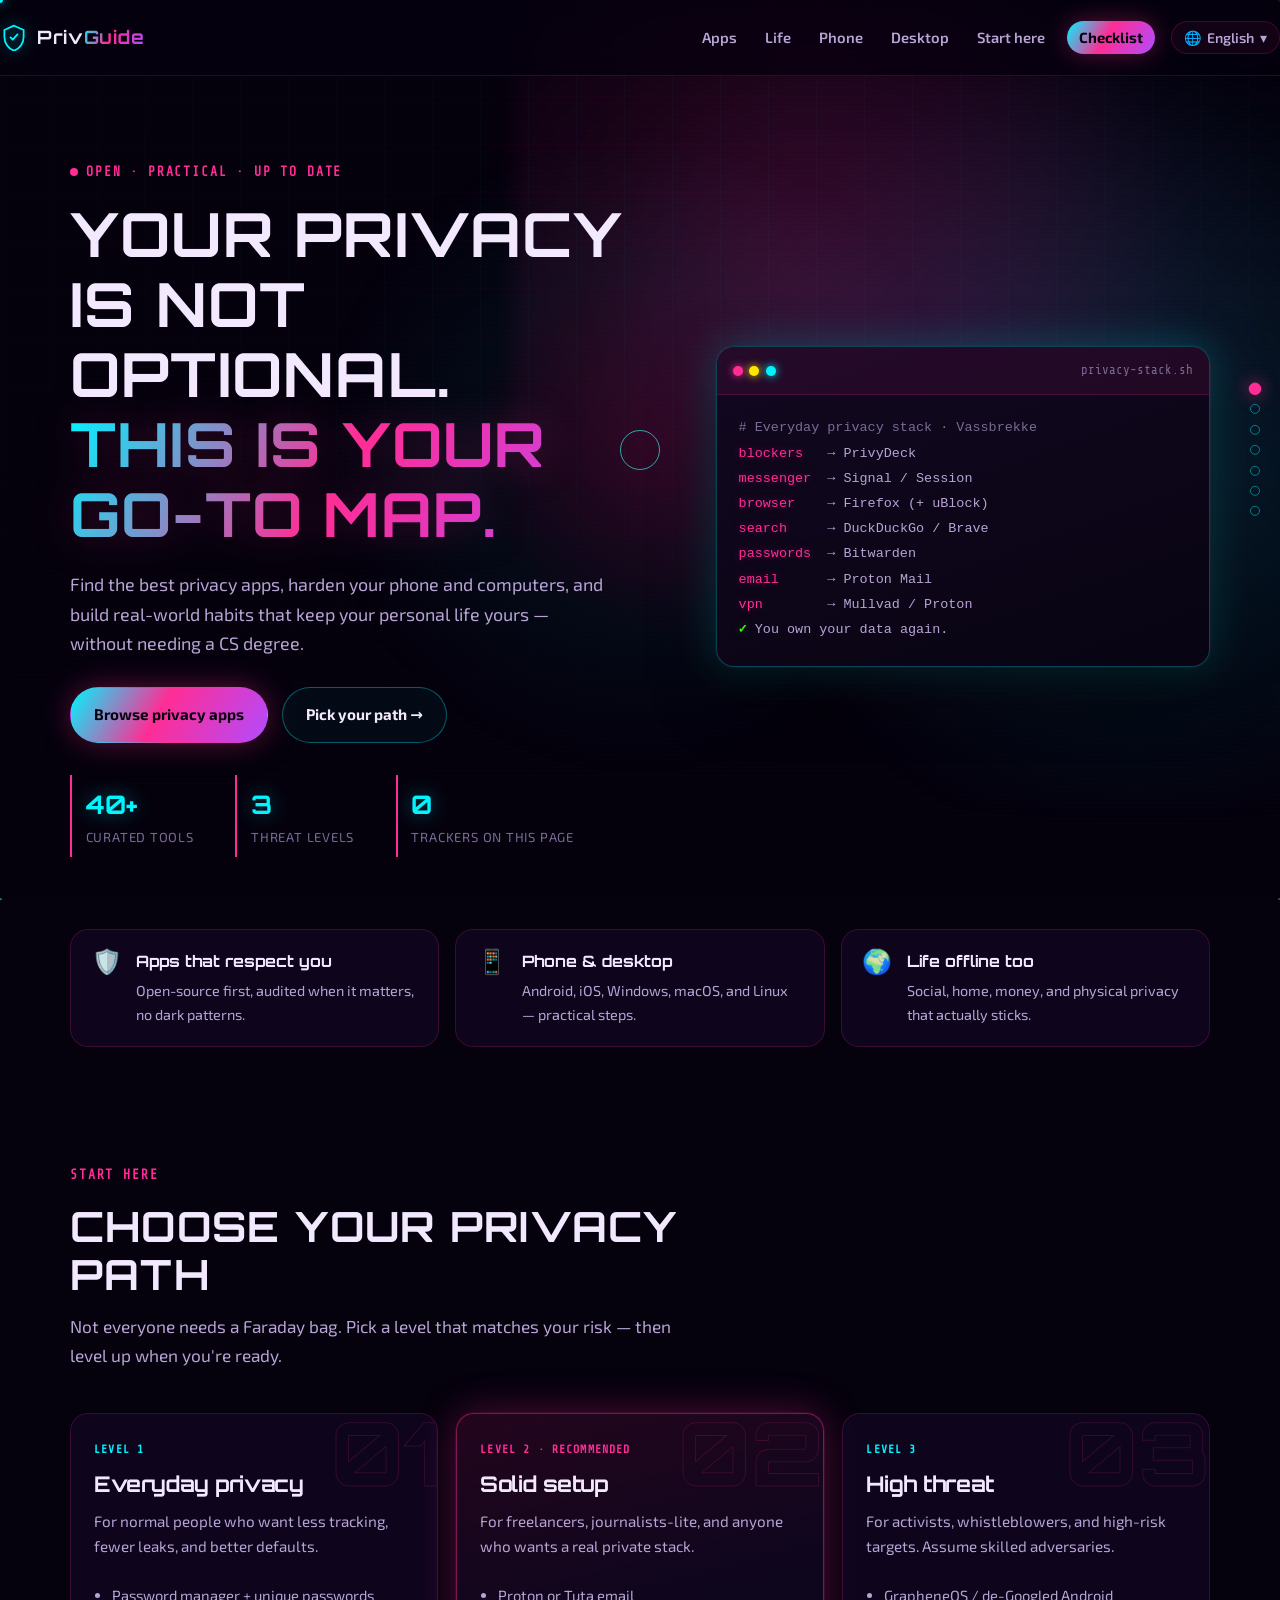
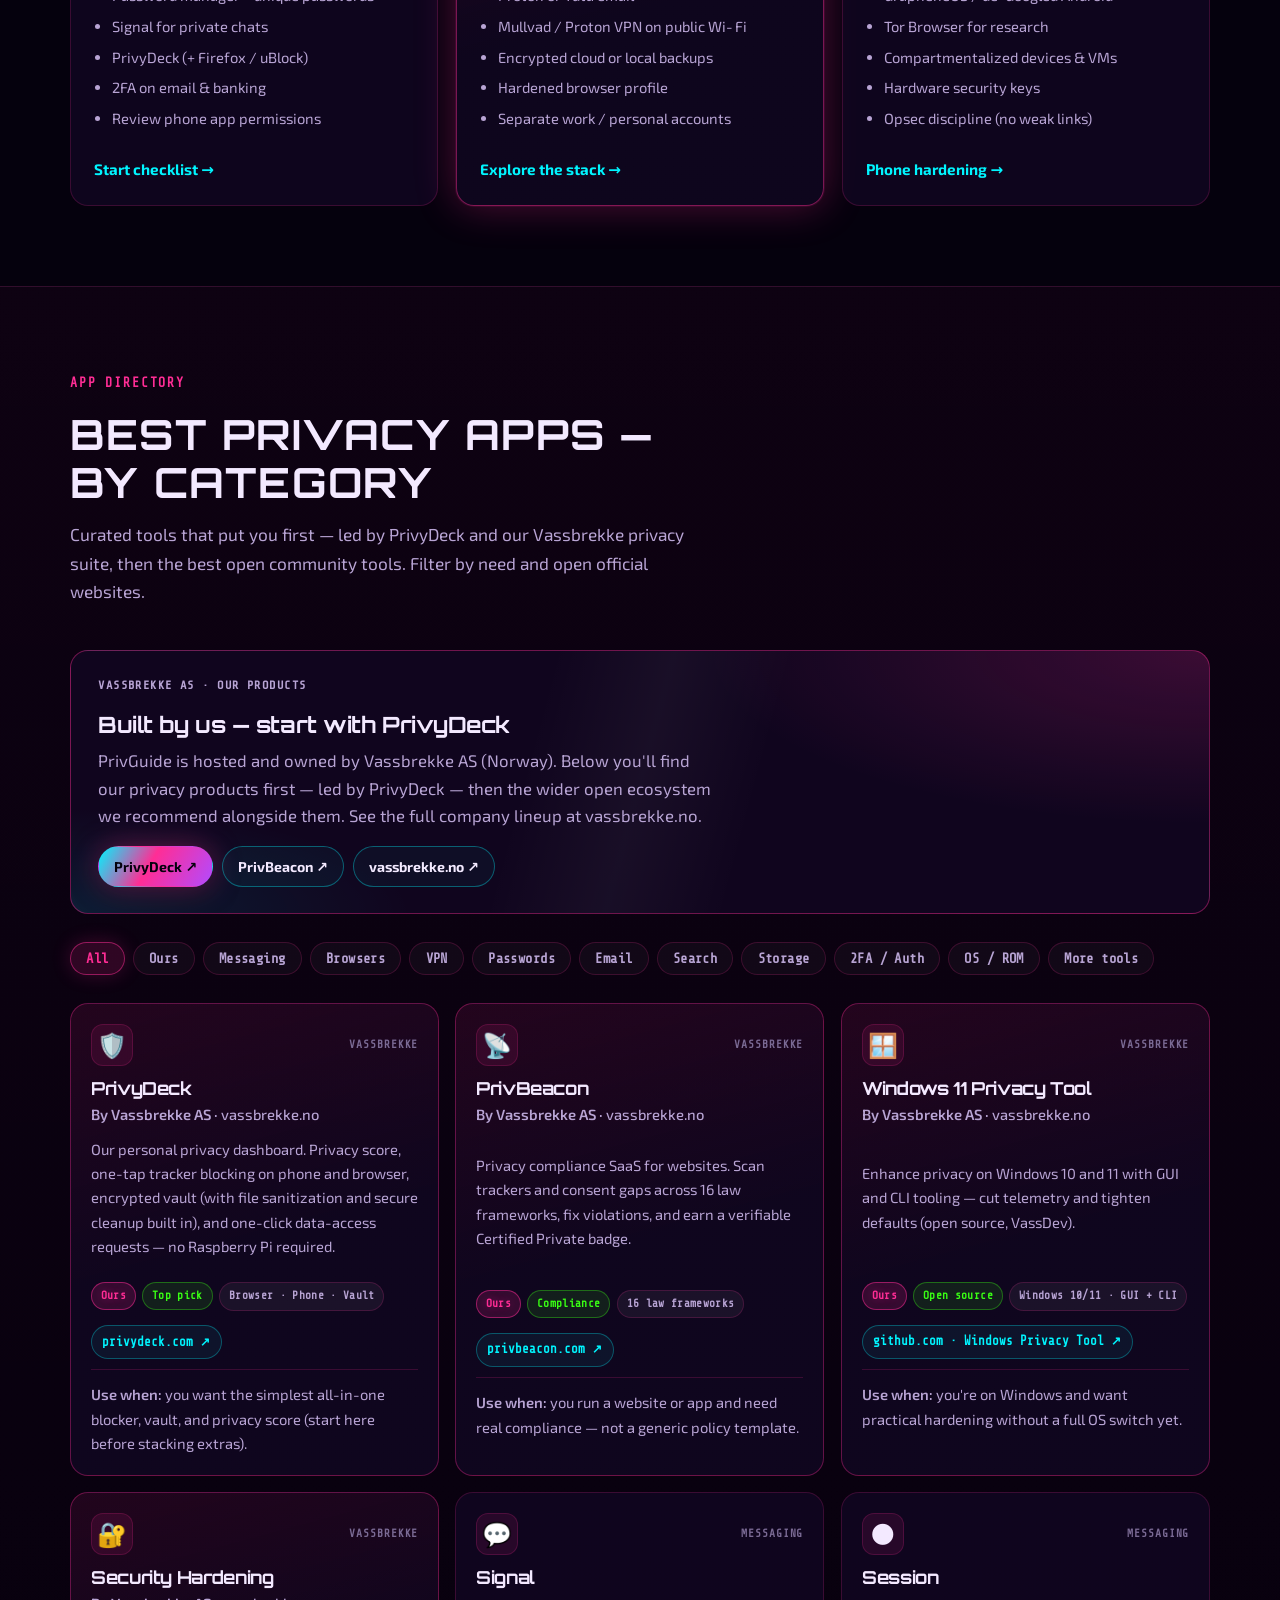
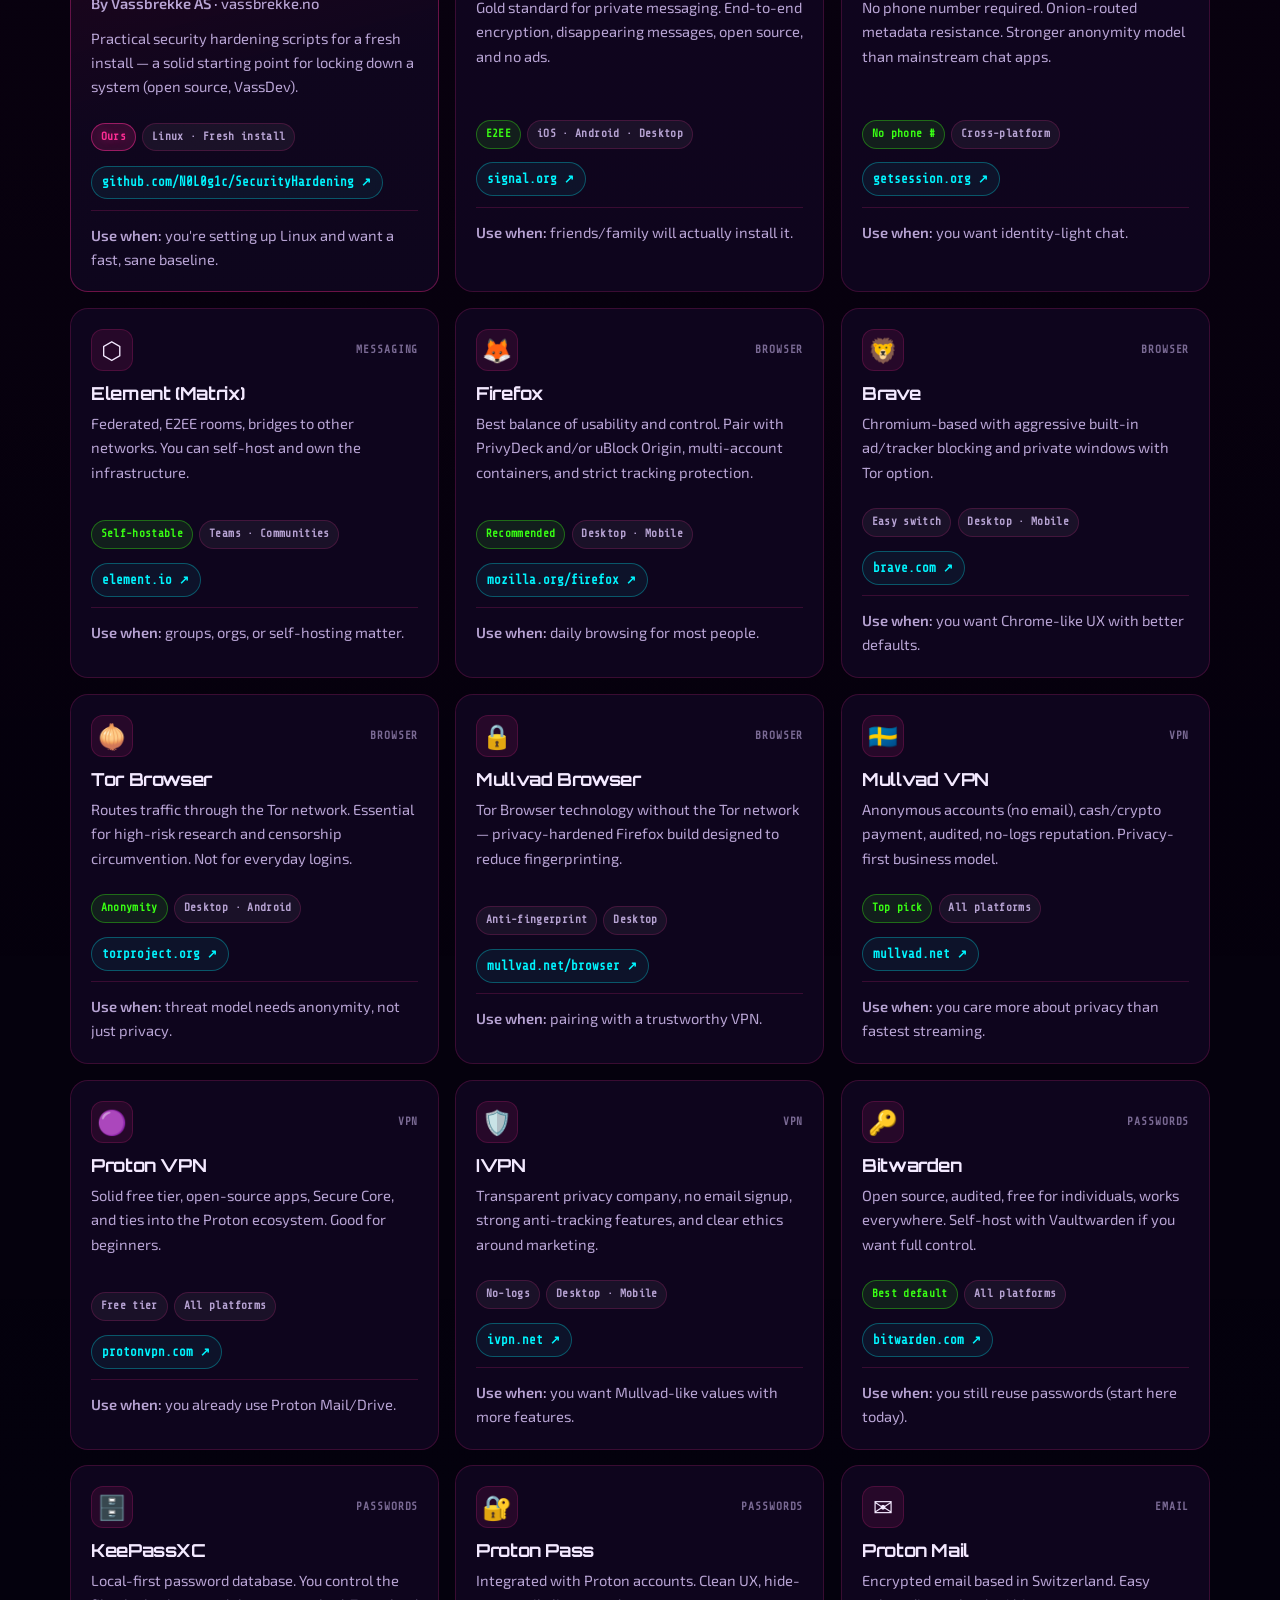
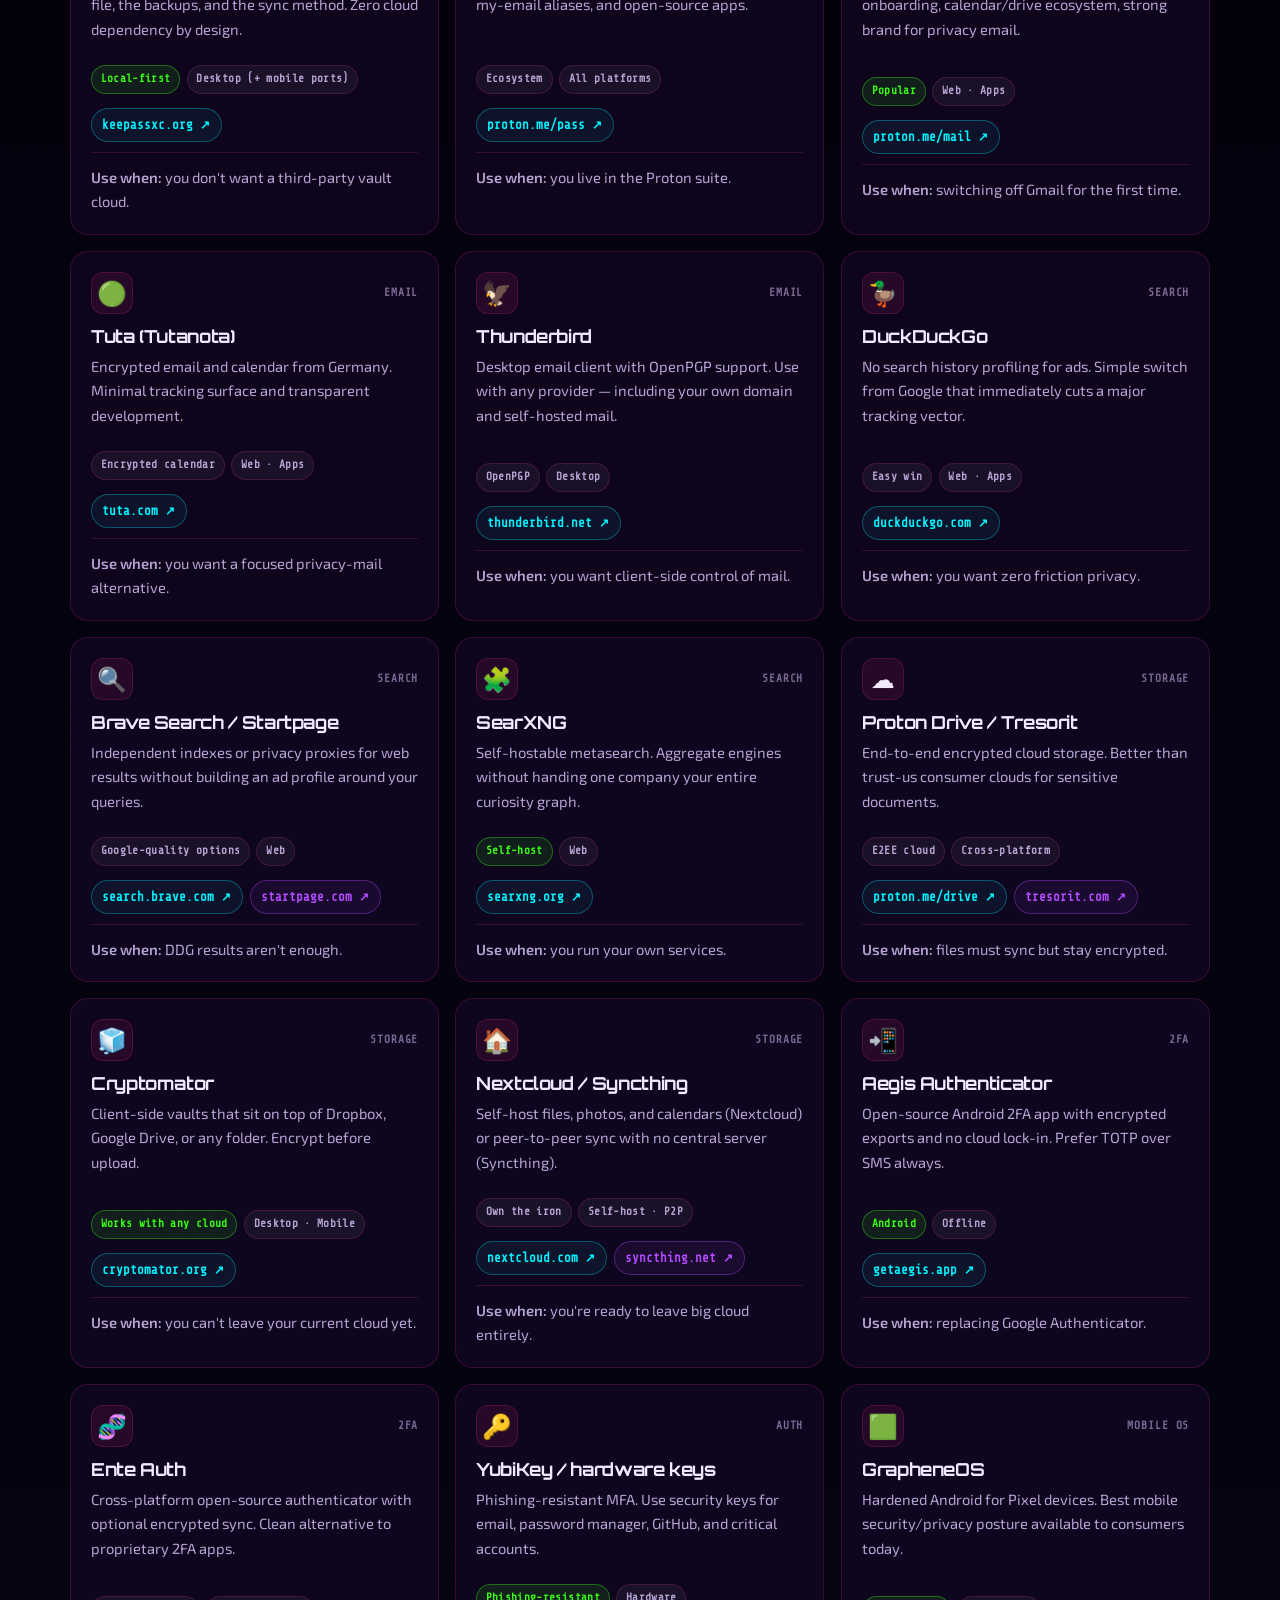
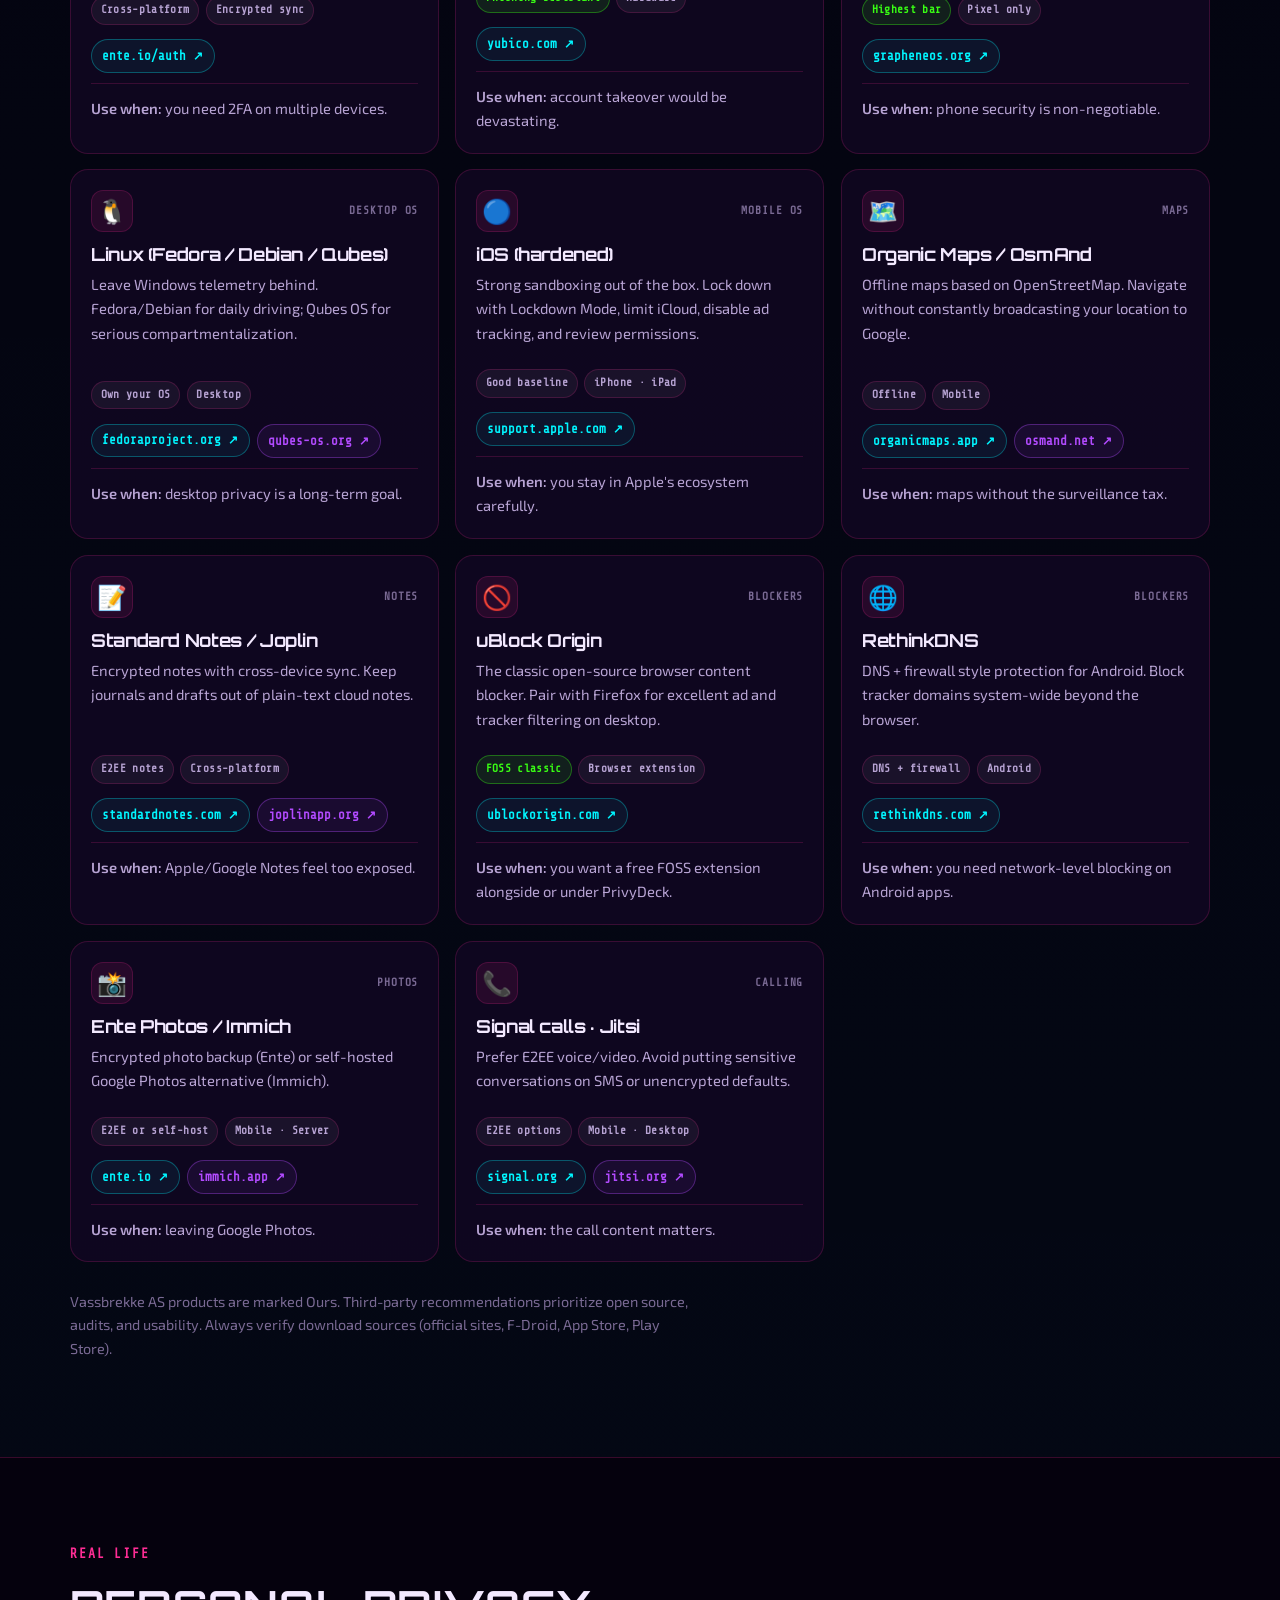
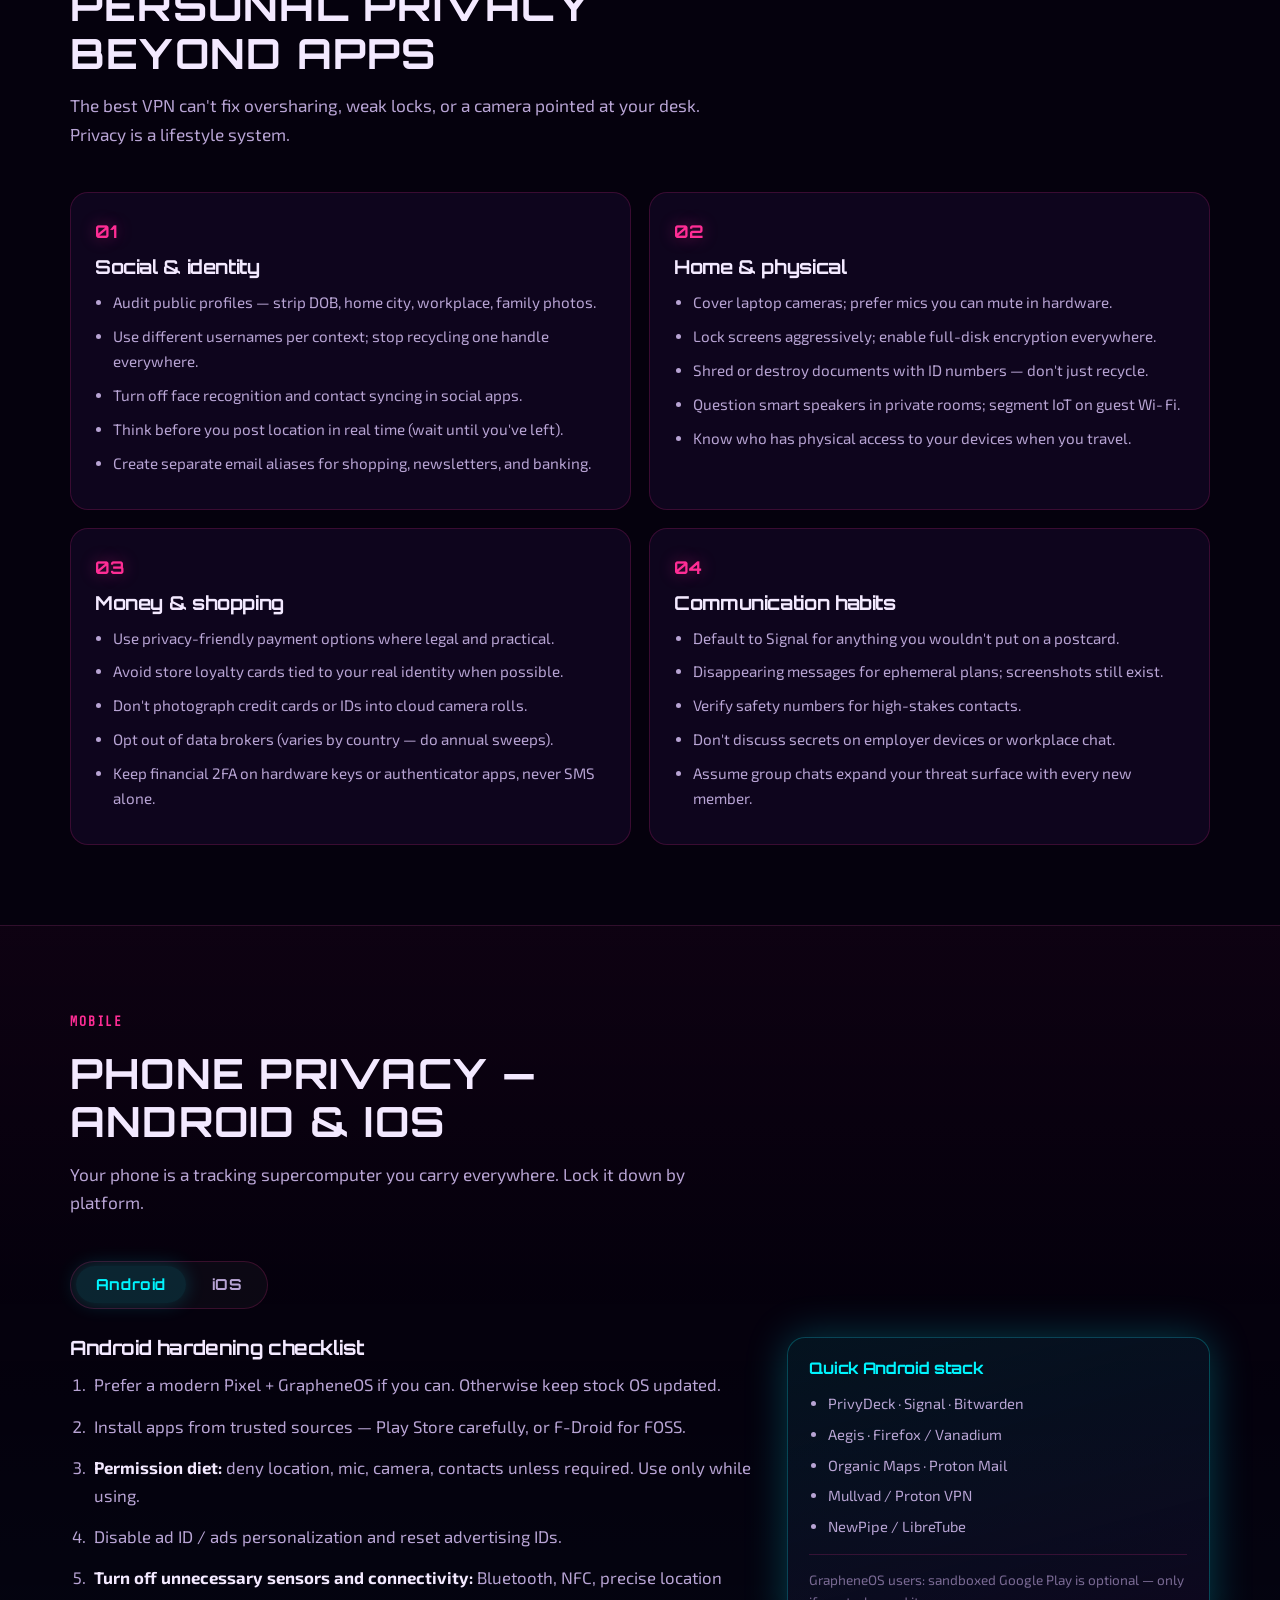
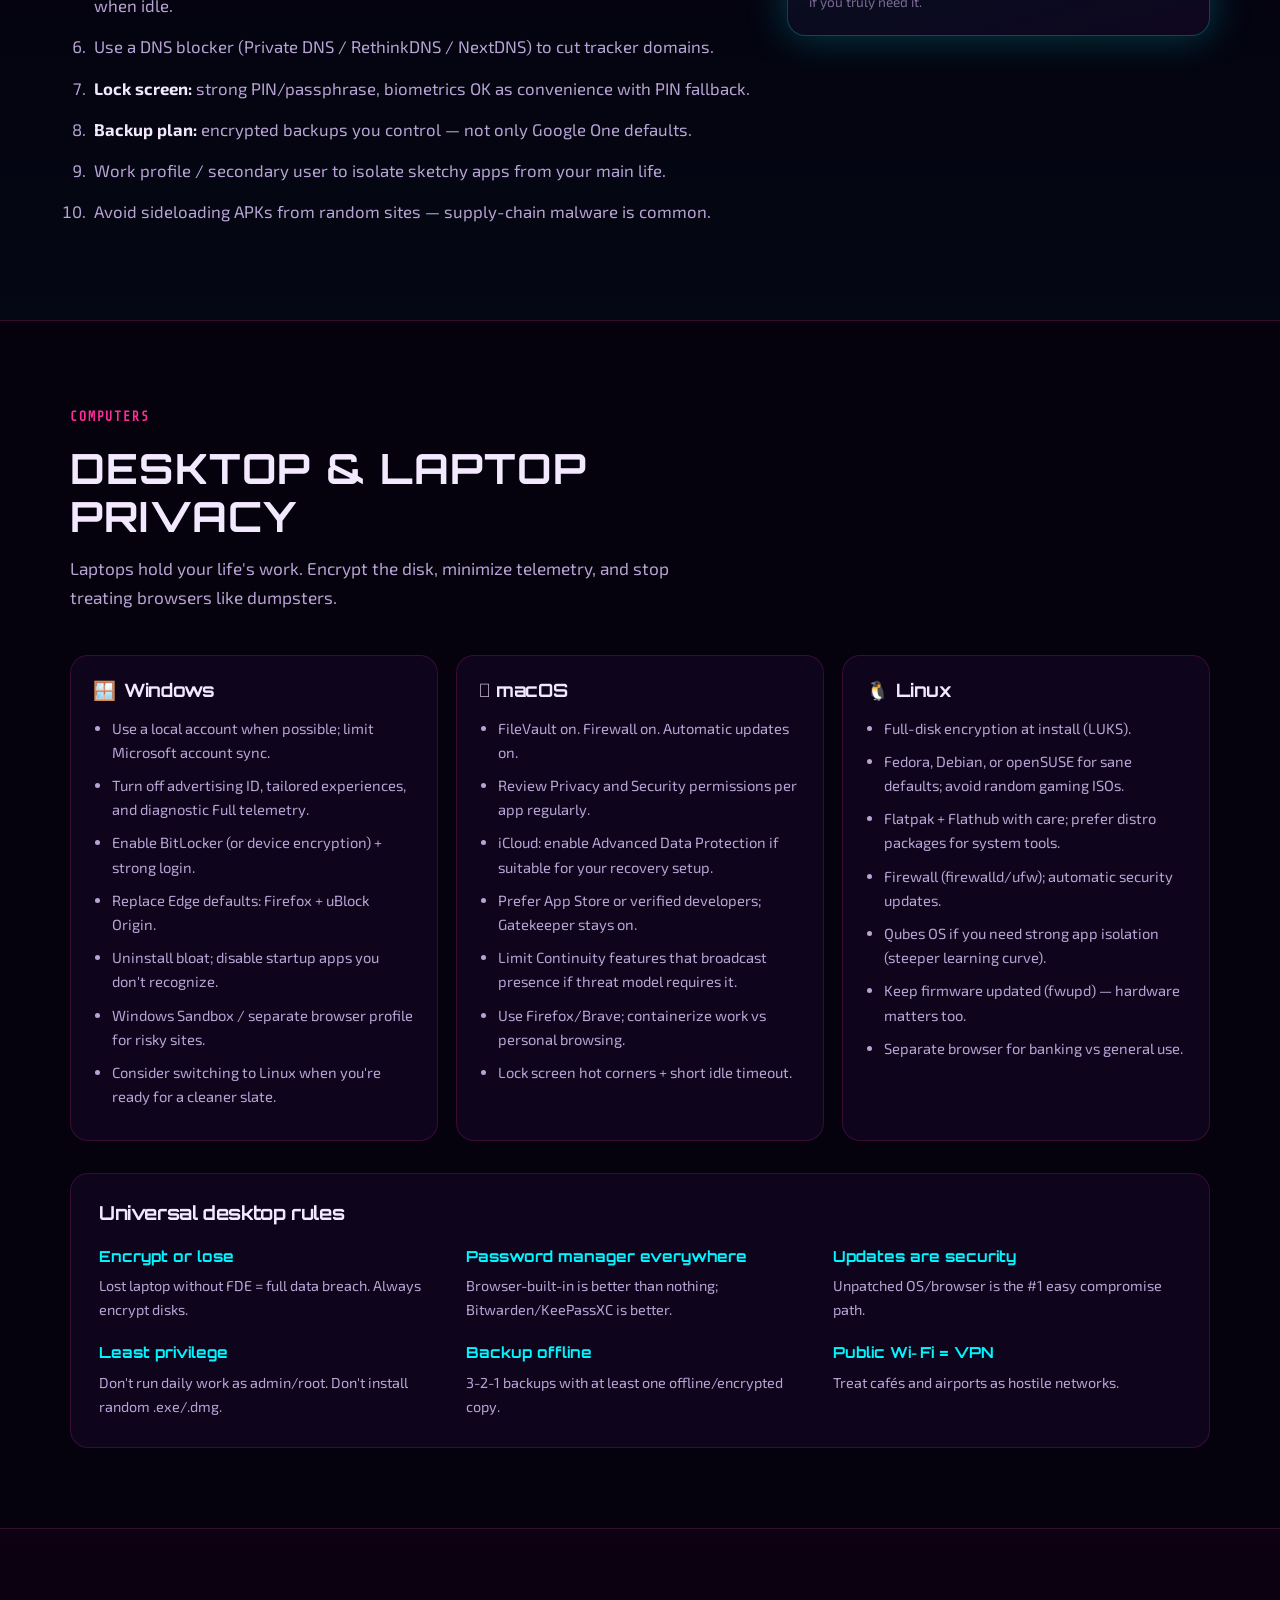
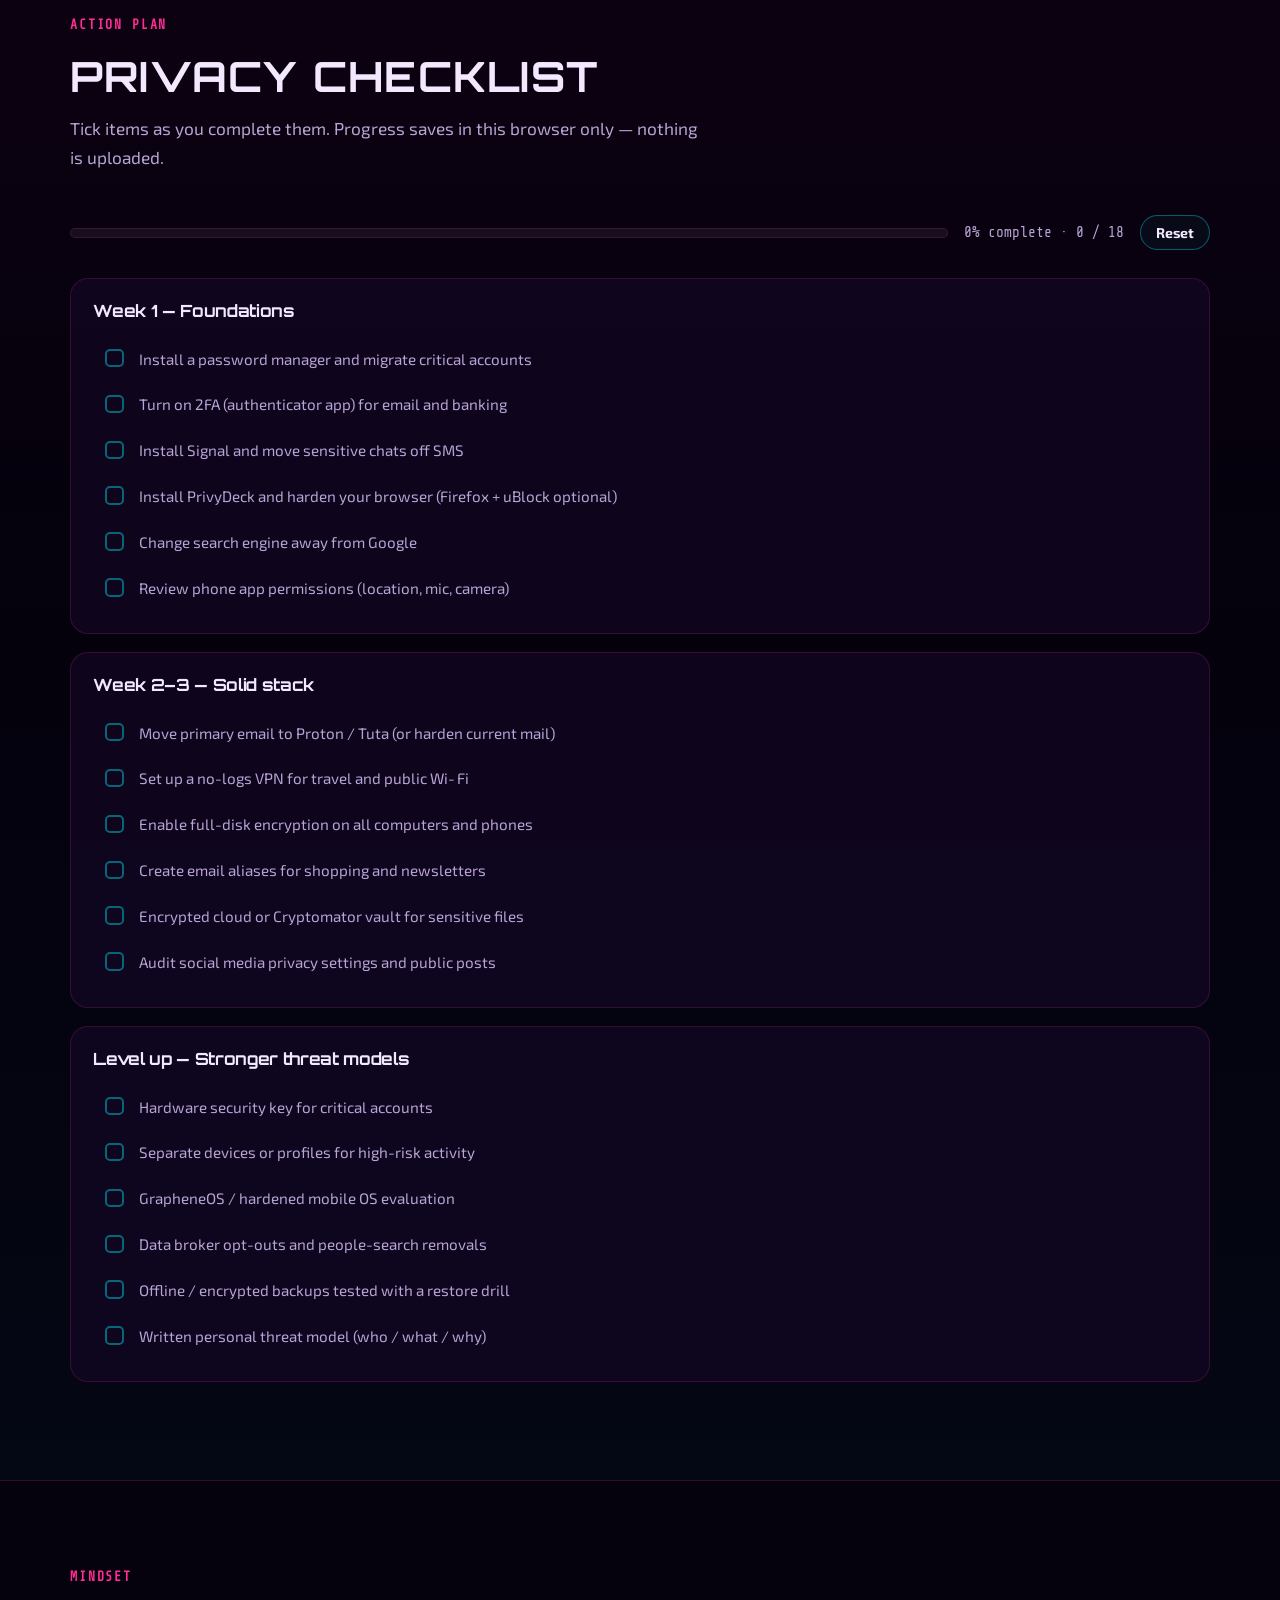
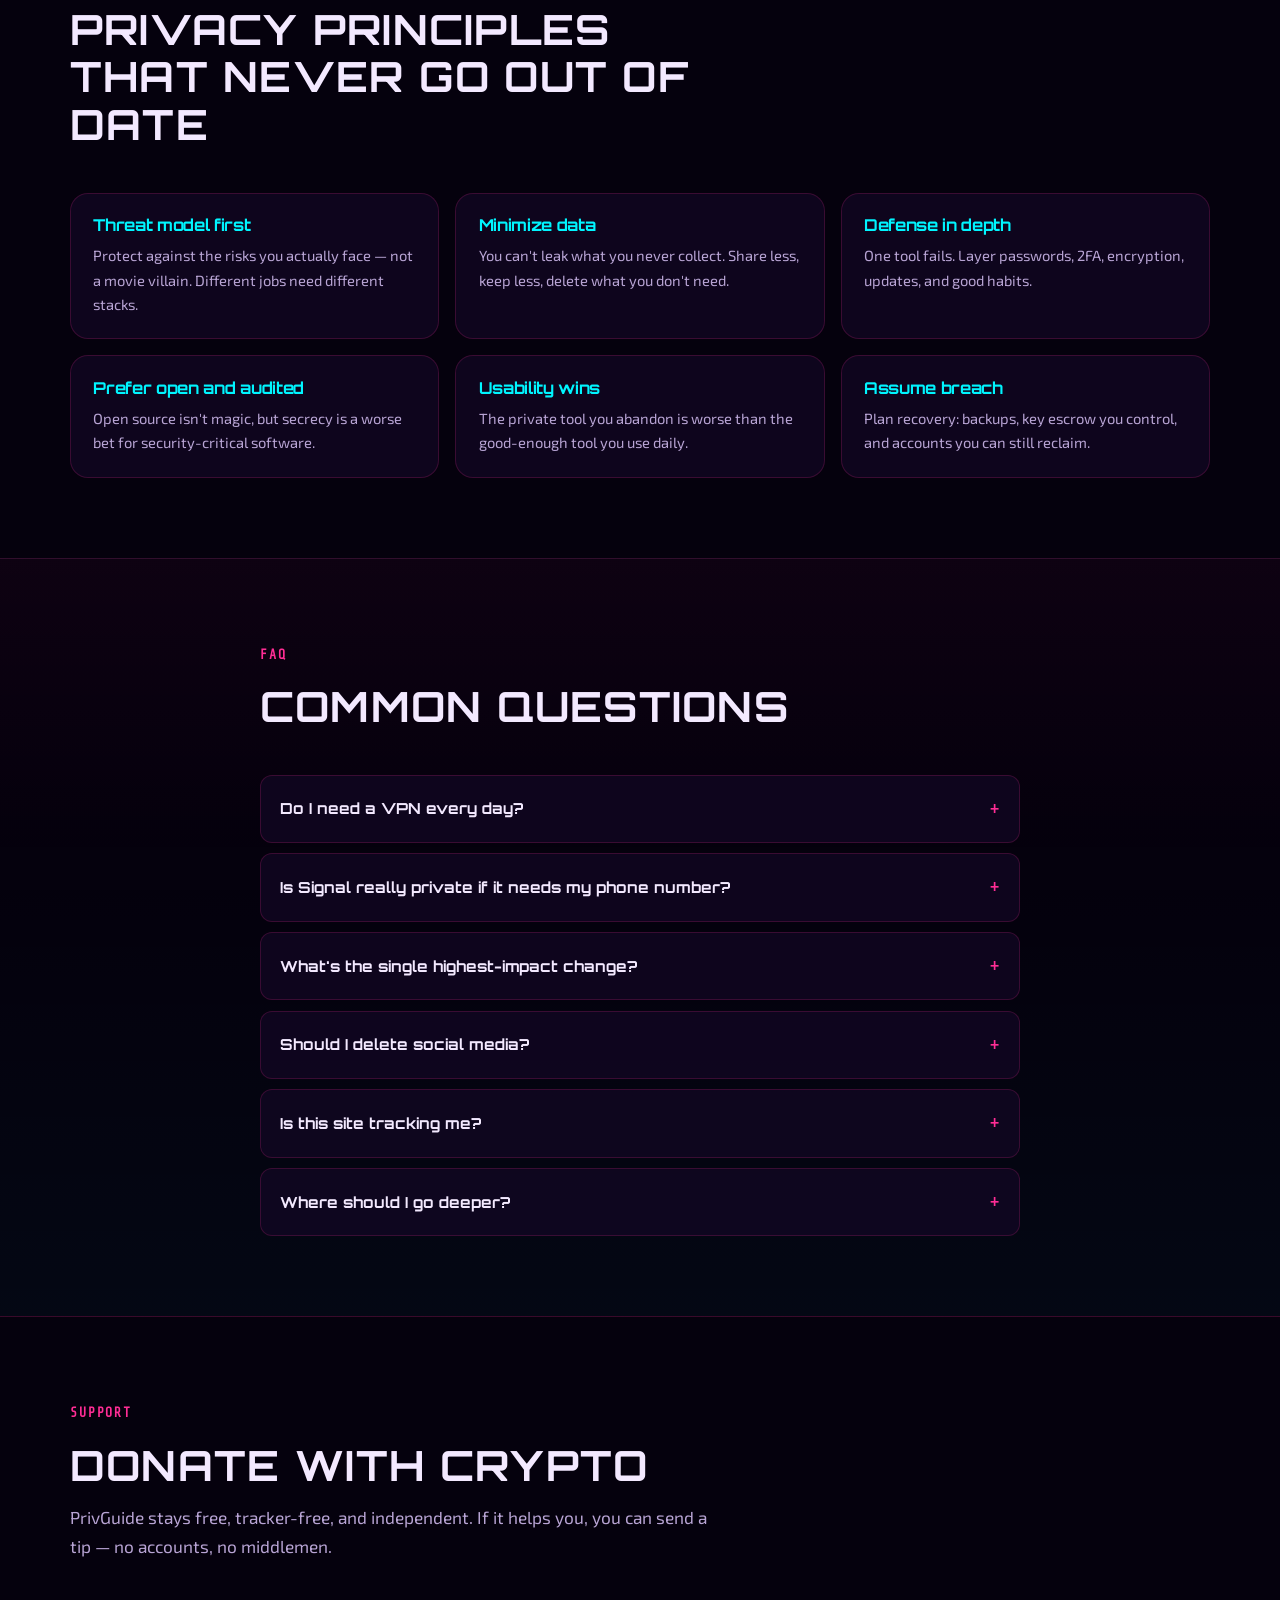
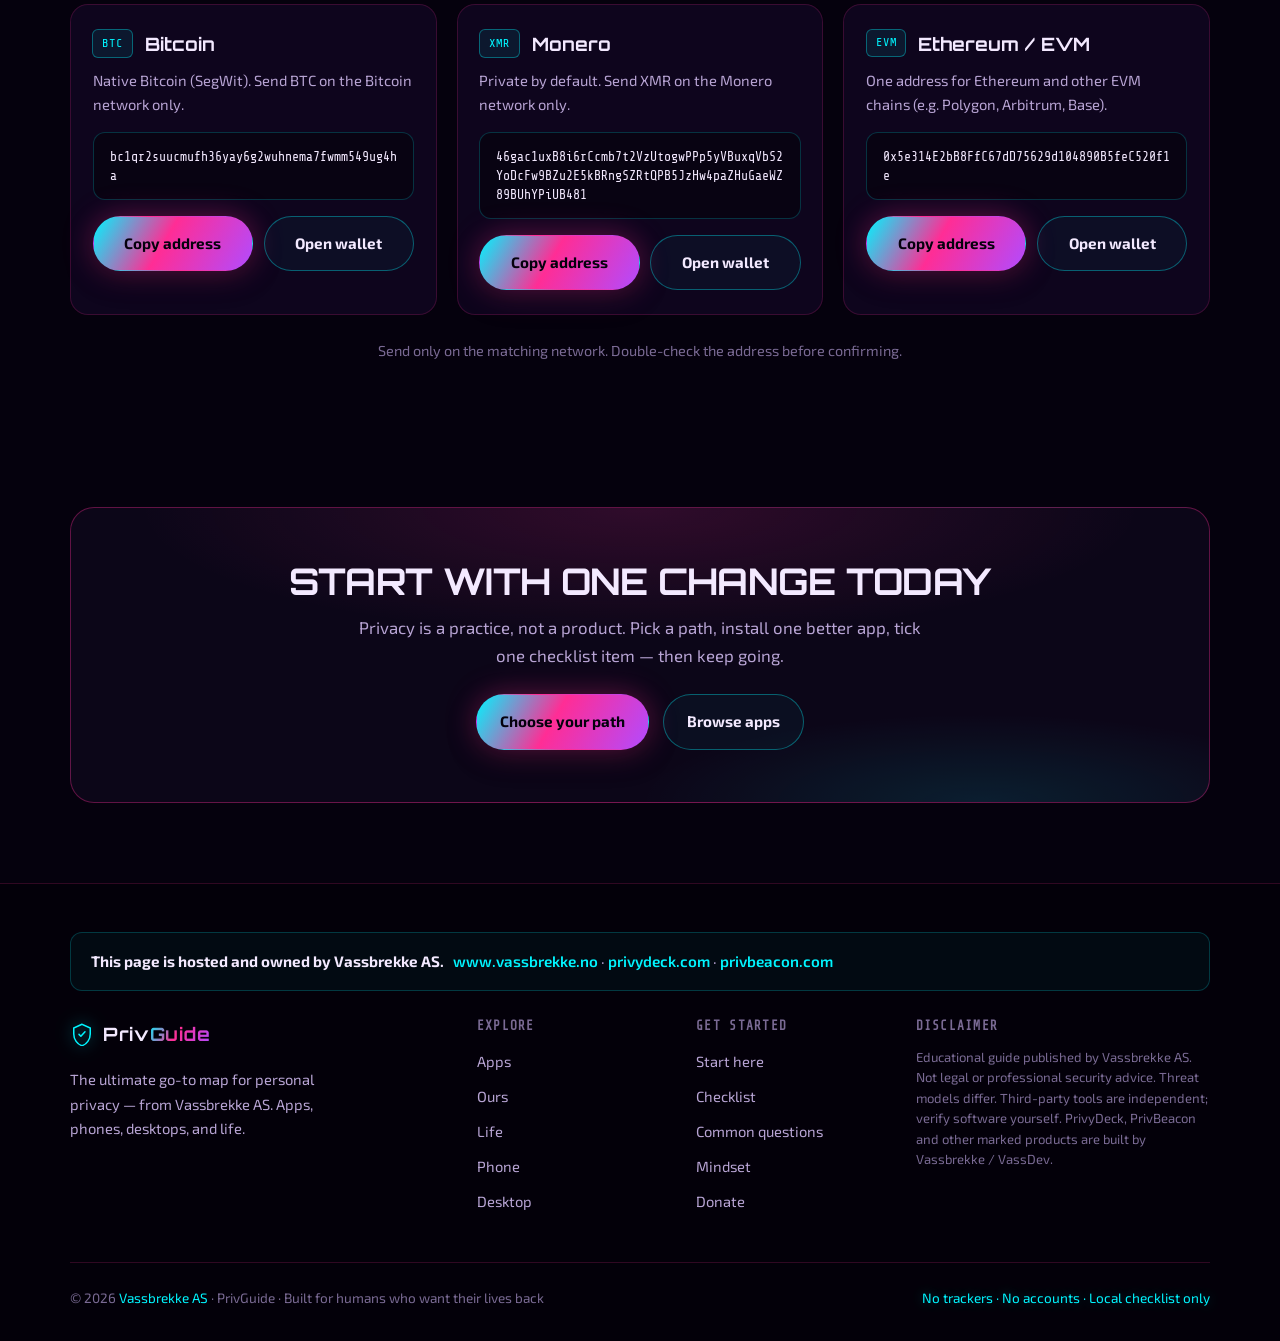
==== index.html @ a4c0c91c "Add crypto donate section for BTC, XMR, and EVM. Static tip addresses with copy/open-wallet actions," ====
<!DOCTYPE html>
<html lang="en">
<head>
  <meta charset="UTF-8" />
  <meta name="viewport" content="width=device-width, initial-scale=1.0" />
  <title>PrivGuide — Best Privacy Apps & Personal Privacy Guide (Phone, Desktop, Life)</title>
  <meta name="description" content="Ultimate privacy guide: find the best privacy apps (Signal, Bitwarden, Mullvad, Proton), harden Android & iOS, secure Windows/macOS/Linux, and protect personal privacy in everyday life. Hosted and owned by Vassbrekke AS — makers of PrivyDeck and PrivBeacon." />
  <meta name="keywords" content="PrivyDeck, PrivBeacon, Vassbrekke AS, privacy apps, best privacy apps, personal privacy, phone privacy, android privacy, ios privacy, desktop privacy, linux privacy, password manager, vpn, signal, bitwarden, proton mail, mullvad, grapheneos, digital privacy guide, privacy checklist, degoogle, encrypted messaging, privacy tools 2026" />
  <meta name="author" content="PrivGuide" />
  <meta name="robots" content="index, follow, max-image-preview:large, max-snippet:-1, max-video-preview:-1" />
  <meta name="googlebot" content="index, follow" />
  <meta name="theme-color" content="#05010d" />
  <meta name="color-scheme" content="dark" />
  <meta name="referrer" content="no-referrer" />
  <meta name="format-detection" content="telephone=no" />
  <link rel="canonical" href="https://privguide.example/" />
  <link rel="alternate" hreflang="en" href="https://privguide.example/" />
  <link rel="alternate" hreflang="no" href="https://privguide.example/no/" />
  <link rel="alternate" hreflang="es" href="https://privguide.example/es/" />
  <link rel="alternate" hreflang="de" href="https://privguide.example/de/" />
  <link rel="alternate" hreflang="fr" href="https://privguide.example/fr/" />
  <link rel="alternate" hreflang="x-default" href="https://privguide.example/" />

  <!-- Open Graph -->
  <meta property="og:type" content="website" />
  <meta property="og:site_name" content="PrivGuide" />
  <meta property="og:title" content="PrivGuide — Best Privacy Apps & Personal Privacy Guide (Phone, Desktop, Life)" />
  <meta property="og:description" content="Ultimate privacy guide: find the best privacy apps (Signal, Bitwarden, Mullvad, Proton), harden Android & iOS, secure Windows/macOS/Linux, and protect personal privacy in everyday life. Hosted and owned by Vassbrekke AS — makers of PrivyDeck and PrivBeacon." />
  <meta property="og:url" content="https://privguide.example/" />
  <meta property="og:locale" content="en_US" />
  <meta property="og:image" content="https://privguide.example/assets/og-cover.svg" />
  <meta property="og:image:alt" content="PrivGuide — privacy apps and personal privacy guide" />

  <!-- Twitter -->
  <meta name="twitter:card" content="summary_large_image" />
  <meta name="twitter:title" content="PrivGuide — Best Privacy Apps & Personal Privacy Guide (Phone, Desktop, Life)" />
  <meta name="twitter:description" content="Ultimate privacy guide: find the best privacy apps (Signal, Bitwarden, Mullvad, Proton), harden Android & iOS, secure Windows/macOS/Linux, and protect personal privacy in everyday life. Hosted and owned by Vassbrekke AS — makers of PrivyDeck and PrivBeacon." />
  <meta name="twitter:image" content="https://privguide.example/assets/og-cover.svg" />

  <link rel="icon" href="assets/favicon.svg" type="image/svg+xml" />
  <link rel="apple-touch-icon" href="assets/favicon.svg" />
  <link rel="manifest" href="site.webmanifest" />

  <link rel="preconnect" href="https://fonts.googleapis.com" />
  <link rel="preconnect" href="https://fonts.gstatic.com" crossorigin />
  <link href="https://fonts.googleapis.com/css2?family=Exo+2:wght@400;500;600;700&family=Orbitron:wght@500;600;700;800&family=Share+Tech+Mono&display=swap" rel="stylesheet" />
  <link rel="stylesheet" href="css/styles.css" />

  <script type="application/ld+json">
{
  "@context": "https://schema.org",
  "@type": "WebSite",
  "name": "PrivGuide",
  "url": "https://privguide.example/",
  "description": "Ultimate privacy guide: find the best privacy apps (Signal, Bitwarden, Mullvad, Proton), harden Android & iOS, secure Windows/macOS/Linux, and protect personal privacy in everyday life. Hosted and owned by Vassbrekke AS — makers of PrivyDeck and PrivBeacon.",
  "inLanguage": "en",
  "potentialAction": {
    "@type": "SearchAction",
    "target": "https://privguide.example/#apps",
    "query-input": "required name=search_term_string"
  }
}
  </script>
  <script type="application/ld+json">
{
  "@context": "https://schema.org",
  "@type": "WebPage",
  "name": "PrivGuide — Best Privacy Apps & Personal Privacy Guide (Phone, Desktop, Life)",
  "description": "Ultimate privacy guide: find the best privacy apps (Signal, Bitwarden, Mullvad, Proton), harden Android & iOS, secure Windows/macOS/Linux, and protect personal privacy in everyday life. Hosted and owned by Vassbrekke AS — makers of PrivyDeck and PrivBeacon.",
  "url": "https://privguide.example/",
  "inLanguage": "en",
  "isPartOf": {
    "@type": "WebSite",
    "name": "PrivGuide",
    "url": "https://privguide.example"
  },
  "publisher": {
    "@type": "Organization",
    "name": "Vassbrekke AS",
    "url": "https://www.vassbrekke.no",
    "sameAs": [
      "https://www.vassbrekke.no",
      "https://privydeck.com",
      "https://www.privbeacon.com"
    ]
  },
  "copyrightHolder": {
    "@type": "Organization",
    "name": "Vassbrekke AS",
    "url": "https://www.vassbrekke.no"
  },
  "about": {
    "@type": "Thing",
    "name": "Digital privacy",
    "description": "Personal privacy apps, phone hardening, desktop security, and everyday privacy habits"
  },
  "primaryImageOfPage": "https://privguide.example/assets/og-cover.svg"
}
  </script>
  <script type="application/ld+json">
{
  "@context": "https://schema.org",
  "@type": "ItemList",
  "name": "Best privacy apps — by category",
  "itemListElement": [
    {
      "@type": "ListItem",
      "position": 1,
      "item": {
        "@type": "SoftwareApplication",
        "name": "PrivyDeck",
        "url": "https://privydeck.com",
        "applicationCategory": "SecurityApplication",
        "operatingSystem": "Android, iOS, Windows, macOS, Linux",
        "description": "Our personal privacy dashboard. Privacy score, one-tap tracker blocking on phone and browser, encrypted vault (with file sanitization and secure cleanup built in), and one-click data-access requests — no Raspberry Pi required."
      }
    },
    {
      "@type": "ListItem",
      "position": 2,
      "item": {
        "@type": "SoftwareApplication",
        "name": "PrivBeacon",
        "url": "https://www.privbeacon.com",
        "applicationCategory": "SecurityApplication",
        "operatingSystem": "Android, iOS, Windows, macOS, Linux",
        "description": "Privacy compliance SaaS for websites. Scan trackers and consent gaps across 16 law frameworks, fix violations, and earn a verifiable Certified Private badge."
      }
    },
    {
      "@type": "ListItem",
      "position": 3,
      "item": {
        "@type": "SoftwareApplication",
        "name": "Windows 11 Privacy Tool",
        "url": "https://github.com/N0L0g1c/Windows-11-Privacy-Enhancing-tool-GUI-and-CLI",
        "applicationCategory": "SecurityApplication",
        "operatingSystem": "Android, iOS, Windows, macOS, Linux",
        "description": "Enhance privacy on Windows 10 and 11 with GUI and CLI tooling — cut telemetry and tighten defaults (open source, VassDev)."
      }
    },
    {
      "@type": "ListItem",
      "position": 4,
      "item": {
        "@type": "SoftwareApplication",
        "name": "Security Hardening",
        "url": "https://github.com/N0L0g1c/SecurityHardening",
        "applicationCategory": "SecurityApplication",
        "operatingSystem": "Android, iOS, Windows, macOS, Linux",
        "description": "Practical security hardening scripts for a fresh install — a solid starting point for locking down a system (open source, VassDev)."
      }
    },
    {
      "@type": "ListItem",
      "position": 5,
      "item": {
        "@type": "SoftwareApplication",
        "name": "Signal",
        "url": "https://signal.org",
        "applicationCategory": "SecurityApplication",
        "operatingSystem": "Android, iOS, Windows, macOS, Linux",
        "description": "Gold standard for private messaging. End-to-end encryption, disappearing messages, open source, and no ads."
      }
    },
    {
      "@type": "ListItem",
      "position": 6,
      "item": {
        "@type": "SoftwareApplication",
        "name": "Session",
        "url": "https://getsession.org",
        "applicationCategory": "SecurityApplication",
        "operatingSystem": "Android, iOS, Windows, macOS, Linux",
        "description": "No phone number required. Onion-routed metadata resistance. Stronger anonymity model than mainstream chat apps."
      }
    },
    {
      "@type": "ListItem",
      "position": 7,
      "item": {
        "@type": "SoftwareApplication",
        "name": "Element (Matrix)",
        "url": "https://element.io",
        "applicationCategory": "SecurityApplication",
        "operatingSystem": "Android, iOS, Windows, macOS, Linux",
        "description": "Federated, E2EE rooms, bridges to other networks. You can self-host and own the infrastructure."
      }
    },
    {
      "@type": "ListItem",
      "position": 8,
      "item": {
        "@type": "SoftwareApplication",
        "name": "Firefox",
        "url": "https://www.mozilla.org/firefox/",
        "applicationCategory": "SecurityApplication",
        "operatingSystem": "Android, iOS, Windows, macOS, Linux",
        "description": "Best balance of usability and control. Pair with PrivyDeck and/or uBlock Origin, multi-account containers, and strict tracking protection."
      }
    },
    {
      "@type": "ListItem",
      "position": 9,
      "item": {
        "@type": "SoftwareApplication",
        "name": "Brave",
        "url": "https://brave.com",
        "applicationCategory": "SecurityApplication",
        "operatingSystem": "Android, iOS, Windows, macOS, Linux",
        "description": "Chromium-based with aggressive built-in ad/tracker blocking and private windows with Tor option."
      }
    },
    {
      "@type": "ListItem",
      "position": 10,
      "item": {
        "@type": "SoftwareApplication",
        "name": "Tor Browser",
        "url": "https://www.torproject.org",
        "applicationCategory": "SecurityApplication",
        "operatingSystem": "Android, iOS, Windows, macOS, Linux",
        "description": "Routes traffic through the Tor network. Essential for high-risk research and censorship circumvention. Not for everyday logins."
      }
    },
    {
      "@type": "ListItem",
      "position": 11,
      "item": {
        "@type": "SoftwareApplication",
        "name": "Mullvad Browser",
        "url": "https://mullvad.net/browser",
        "applicationCategory": "SecurityApplication",
        "operatingSystem": "Android, iOS, Windows, macOS, Linux",
        "description": "Tor Browser technology without the Tor network — privacy-hardened Firefox build designed to reduce fingerprinting."
      }
    },
    {
      "@type": "ListItem",
      "position": 12,
      "item": {
        "@type": "SoftwareApplication",
        "name": "Mullvad VPN",
        "url": "https://mullvad.net",
        "applicationCategory": "SecurityApplication",
        "operatingSystem": "Android, iOS, Windows, macOS, Linux",
        "description": "Anonymous accounts (no email), cash/crypto payment, audited, no-logs reputation. Privacy-first business model."
      }
    },
    {
      "@type": "ListItem",
      "position": 13,
      "item": {
        "@type": "SoftwareApplication",
        "name": "Proton VPN",
        "url": "https://protonvpn.com",
        "applicationCategory": "SecurityApplication",
        "operatingSystem": "Android, iOS, Windows, macOS, Linux",
        "description": "Solid free tier, open-source apps, Secure Core, and ties into the Proton ecosystem. Good for beginners."
      }
    },
    {
      "@type": "ListItem",
      "position": 14,
      "item": {
        "@type": "SoftwareApplication",
        "name": "IVPN",
        "url": "https://www.ivpn.net",
        "applicationCategory": "SecurityApplication",
        "operatingSystem": "Android, iOS, Windows, macOS, Linux",
        "description": "Transparent privacy company, no email signup, strong anti-tracking features, and clear ethics around marketing."
      }
    },
    {
      "@type": "ListItem",
      "position": 15,
      "item": {
        "@type": "SoftwareApplication",
        "name": "Bitwarden",
        "url": "https://bitwarden.com",
        "applicationCategory": "SecurityApplication",
        "operatingSystem": "Android, iOS, Windows, macOS, Linux",
        "description": "Open source, audited, free for individuals, works everywhere. Self-host with Vaultwarden if you want full control."
      }
    },
    {
      "@type": "ListItem",
      "position": 16,
      "item": {
        "@type": "SoftwareApplication",
        "name": "KeePassXC",
        "url": "https://keepassxc.org",
        "applicationCategory": "SecurityApplication",
        "operatingSystem": "Android, iOS, Windows, macOS, Linux",
        "description": "Local-first password database. You control the file, the backups, and the sync method. Zero cloud dependency by design."
      }
    },
    {
      "@type": "ListItem",
      "position": 17,
      "item": {
        "@type": "SoftwareApplication",
        "name": "Proton Pass",
        "url": "https://proton.me/pass",
        "applicationCategory": "SecurityApplication",
        "operatingSystem": "Android, iOS, Windows, macOS, Linux",
        "description": "Integrated with Proton accounts. Clean UX, hide-my-email aliases, and open-source apps."
      }
    },
    {
      "@type": "ListItem",
      "position": 18,
      "item": {
        "@type": "SoftwareApplication",
        "name": "Proton Mail",
        "url": "https://proton.me/mail",
        "applicationCategory": "SecurityApplication",
        "operatingSystem": "Android, iOS, Windows, macOS, Linux",
        "description": "Encrypted email based in Switzerland. Easy onboarding, calendar/drive ecosystem, strong brand for privacy email."
      }
    },
    {
      "@type": "ListItem",
      "position": 19,
      "item": {
        "@type": "SoftwareApplication",
        "name": "Tuta (Tutanota)",
        "url": "https://tuta.com",
        "applicationCategory": "SecurityApplication",
        "operatingSystem": "Android, iOS, Windows, macOS, Linux",
        "description": "Encrypted email and calendar from Germany. Minimal tracking surface and transparent development."
      }
    },
    {
      "@type": "ListItem",
      "position": 20,
      "item": {
        "@type": "SoftwareApplication",
        "name": "Thunderbird",
        "url": "https://www.thunderbird.net",
        "applicationCategory": "SecurityApplication",
        "operatingSystem": "Android, iOS, Windows, macOS, Linux",
        "description": "Desktop email client with OpenPGP support. Use with any provider — including your own domain and self-hosted mail."
      }
    },
    {
      "@type": "ListItem",
      "position": 21,
      "item": {
        "@type": "SoftwareApplication",
        "name": "DuckDuckGo",
        "url": "https://duckduckgo.com",
        "applicationCategory": "SecurityApplication",
        "operatingSystem": "Android, iOS, Windows, macOS, Linux",
        "description": "No search history profiling for ads. Simple switch from Google that immediately cuts a major tracking vector."
      }
    },
    {
      "@type": "ListItem",
      "position": 22,
      "item": {
        "@type": "SoftwareApplication",
        "name": "Brave Search / Startpage",
        "url": "https://search.brave.com",
        "applicationCategory": "SecurityApplication",
        "operatingSystem": "Android, iOS, Windows, macOS, Linux",
        "description": "Independent indexes or privacy proxies for web results without building an ad profile around your queries."
      }
    },
    {
      "@type": "ListItem",
      "position": 23,
      "item": {
        "@type": "SoftwareApplication",
        "name": "SearXNG",
        "url": "https://searxng.org",
        "applicationCategory": "SecurityApplication",
        "operatingSystem": "Android, iOS, Windows, macOS, Linux",
        "description": "Self-hostable metasearch. Aggregate engines without handing one company your entire curiosity graph."
      }
    },
    {
      "@type": "ListItem",
      "position": 24,
      "item": {
        "@type": "SoftwareApplication",
        "name": "Proton Drive / Tresorit",
        "url": "https://proton.me/drive",
        "applicationCategory": "SecurityApplication",
        "operatingSystem": "Android, iOS, Windows, macOS, Linux",
        "description": "End-to-end encrypted cloud storage. Better than trust-us consumer clouds for sensitive documents."
      }
    },
    {
      "@type": "ListItem",
      "position": 25,
      "item": {
        "@type": "SoftwareApplication",
        "name": "Cryptomator",
        "url": "https://cryptomator.org",
        "applicationCategory": "SecurityApplication",
        "operatingSystem": "Android, iOS, Windows, macOS, Linux",
        "description": "Client-side vaults that sit on top of Dropbox, Google Drive, or any folder. Encrypt before upload."
      }
    },
    {
      "@type": "ListItem",
      "position": 26,
      "item": {
        "@type": "SoftwareApplication",
        "name": "Nextcloud / Syncthing",
        "url": "https://nextcloud.com",
        "applicationCategory": "SecurityApplication",
        "operatingSystem": "Android, iOS, Windows, macOS, Linux",
        "description": "Self-host files, photos, and calendars (Nextcloud) or peer-to-peer sync with no central server (Syncthing)."
      }
    },
    {
      "@type": "ListItem",
      "position": 27,
      "item": {
        "@type": "SoftwareApplication",
        "name": "Aegis Authenticator",
        "url": "https://getaegis.app",
        "applicationCategory": "SecurityApplication",
        "operatingSystem": "Android, iOS, Windows, macOS, Linux",
        "description": "Open-source Android 2FA app with encrypted exports and no cloud lock-in. Prefer TOTP over SMS always."
      }
    },
    {
      "@type": "ListItem",
      "position": 28,
      "item": {
        "@type": "SoftwareApplication",
        "name": "Ente Auth",
        "url": "https://ente.io/auth",
        "applicationCategory": "SecurityApplication",
        "operatingSystem": "Android, iOS, Windows, macOS, Linux",
        "description": "Cross-platform open-source authenticator with optional encrypted sync. Clean alternative to proprietary 2FA apps."
      }
    },
    {
      "@type": "ListItem",
      "position": 29,
      "item": {
        "@type": "SoftwareApplication",
        "name": "YubiKey / hardware keys",
        "url": "https://www.yubico.com",
        "applicationCategory": "SecurityApplication",
        "operatingSystem": "Android, iOS, Windows, macOS, Linux",
        "description": "Phishing-resistant MFA. Use security keys for email, password manager, GitHub, and critical accounts."
      }
    },
    {
      "@type": "ListItem",
      "position": 30,
      "item": {
        "@type": "SoftwareApplication",
        "name": "GrapheneOS",
        "url": "https://grapheneos.org",
        "applicationCategory": "SecurityApplication",
        "operatingSystem": "Android, iOS, Windows, macOS, Linux",
        "description": "Hardened Android for Pixel devices. Best mobile security/privacy posture available to consumers today."
      }
    },
    {
      "@type": "ListItem",
      "position": 31,
      "item": {
        "@type": "SoftwareApplication",
        "name": "Linux (Fedora / Debian / Qubes)",
        "url": "https://fedoraproject.org",
        "applicationCategory": "SecurityApplication",
        "operatingSystem": "Android, iOS, Windows, macOS, Linux",
        "description": "Leave Windows telemetry behind. Fedora/Debian for daily driving; Qubes OS for serious compartmentalization."
      }
    },
    {
      "@type": "ListItem",
      "position": 32,
      "item": {
        "@type": "SoftwareApplication",
        "name": "iOS (hardened)",
        "url": "https://support.apple.com/guide/iphone/protect-your-web-browsing-iph01f4a43a5/ios",
        "applicationCategory": "SecurityApplication",
        "operatingSystem": "Android, iOS, Windows, macOS, Linux",
        "description": "Strong sandboxing out of the box. Lock down with Lockdown Mode, limit iCloud, disable ad tracking, and review permissions."
      }
    },
    {
      "@type": "ListItem",
      "position": 33,
      "item": {
        "@type": "SoftwareApplication",
        "name": "Organic Maps / OsmAnd",
        "url": "https://organicmaps.app",
        "applicationCategory": "SecurityApplication",
        "operatingSystem": "Android, iOS, Windows, macOS, Linux",
        "description": "Offline maps based on OpenStreetMap. Navigate without constantly broadcasting your location to Google."
      }
    },
    {
      "@type": "ListItem",
      "position": 34,
      "item": {
        "@type": "SoftwareApplication",
        "name": "Standard Notes / Joplin",
        "url": "https://standardnotes.com",
        "applicationCategory": "SecurityApplication",
        "operatingSystem": "Android, iOS, Windows, macOS, Linux",
        "description": "Encrypted notes with cross-device sync. Keep journals and drafts out of plain-text cloud notes."
      }
    },
    {
      "@type": "ListItem",
      "position": 35,
      "item": {
        "@type": "SoftwareApplication",
        "name": "uBlock Origin",
        "url": "https://ublockorigin.com",
        "applicationCategory": "SecurityApplication",
        "operatingSystem": "Android, iOS, Windows, macOS, Linux",
        "description": "The classic open-source browser content blocker. Pair with Firefox for excellent ad and tracker filtering on desktop."
      }
    },
    {
      "@type": "ListItem",
      "position": 36,
      "item": {
        "@type": "SoftwareApplication",
        "name": "RethinkDNS",
        "url": "https://rethinkdns.com",
        "applicationCategory": "SecurityApplication",
        "operatingSystem": "Android, iOS, Windows, macOS, Linux",
        "description": "DNS + firewall style protection for Android. Block tracker domains system-wide beyond the browser."
      }
    },
    {
      "@type": "ListItem",
      "position": 37,
      "item": {
        "@type": "SoftwareApplication",
        "name": "Ente Photos / Immich",
        "url": "https://ente.io",
        "applicationCategory": "SecurityApplication",
        "operatingSystem": "Android, iOS, Windows, macOS, Linux",
        "description": "Encrypted photo backup (Ente) or self-hosted Google Photos alternative (Immich)."
      }
    },
    {
      "@type": "ListItem",
      "position": 38,
      "item": {
        "@type": "SoftwareApplication",
        "name": "Signal calls · Jitsi",
        "url": "https://signal.org",
        "applicationCategory": "SecurityApplication",
        "operatingSystem": "Android, iOS, Windows, macOS, Linux",
        "description": "Prefer E2EE voice/video. Avoid putting sensitive conversations on SMS or unencrypted defaults."
      }
    }
  ]
}
  </script>
  <script type="application/ld+json">
{
  "@context": "https://schema.org",
  "@type": "FAQPage",
  "mainEntity": [
    {
      "@type": "Question",
      "name": "Do I need a VPN every day?",
      "acceptedAnswer": {
        "@type": "Answer",
        "text": "Not always. A VPN hides your traffic from local networks and your ISP, and can reduce location-based tracking — but it does not make you anonymous, and a bad VPN is worse than none. Use a reputable no-logs provider on hostile networks; combine with HTTPS, good browsers, and account hygiene."
      }
    },
    {
      "@type": "Question",
      "name": "Is Signal really private if it needs my phone number?",
      "acceptedAnswer": {
        "@type": "Answer",
        "text": "Signal encrypts message content excellently. Your number is an identifier for discovery — a tradeoff for usability. If that matters for your threat model, look at Session or similar. For most people, Signal is still the best everyone-will-actually-use-it choice."
      }
    },
    {
      "@type": "Question",
      "name": "What's the single highest-impact change?",
      "acceptedAnswer": {
        "@type": "Answer",
        "text": "A password manager + unique passwords + authenticator 2FA on email. Most account takeovers are reused passwords and SIM swaps, not nation-state zero-days."
      }
    },
    {
      "@type": "Question",
      "name": "Should I delete social media?",
      "acceptedAnswer": {
        "@type": "Answer",
        "text": "If you can, it helps a lot. If you can't, lock down profiles, strip personal data, stop real-time location posts, and use a browser container so trackers don't follow you across the whole web."
      }
    },
    {
      "@type": "Question",
      "name": "Is this site tracking me?",
      "acceptedAnswer": {
        "@type": "Answer",
        "text": "No analytics, no cookies for advertising, no third-party trackers for ads. Checklist progress stays in your browser's local storage only. Verify with your own blocker if you like — that's the point."
      }
    },
    {
      "@type": "Question",
      "name": "Where should I go deeper?",
      "acceptedAnswer": {
        "@type": "Answer",
        "text": "Read project docs for tools you adopt (Signal, Bitwarden, GrapheneOS, Mullvad). Community resources like privacyguides.org and official security whitepapers beat random top-10 VPN lists."
      }
    }
  ]
}
  </script>
  <script type="application/ld+json">
{
  "@context": "https://schema.org",
  "@type": "HowTo",
  "name": "Privacy checklist",
  "description": "Tick items as you complete them. Progress saves in this browser only — nothing is uploaded.",
  "step": [
    {
      "@type": "HowToStep",
      "position": 1,
      "name": "Install a password manager and migrate critical accounts",
      "text": "Install a password manager and migrate critical accounts"
    },
    {
      "@type": "HowToStep",
      "position": 2,
      "name": "Turn on 2FA (authenticator app) for email and banking",
      "text": "Turn on 2FA (authenticator app) for email and banking"
    },
    {
      "@type": "HowToStep",
      "position": 3,
      "name": "Install Signal and move sensitive chats off SMS",
      "text": "Install Signal and move sensitive chats off SMS"
    },
    {
      "@type": "HowToStep",
      "position": 4,
      "name": "Install PrivyDeck and harden your browser (Firefox + uBlock optional)",
      "text": "Install PrivyDeck and harden your browser (Firefox + uBlock optional)"
    },
    {
      "@type": "HowToStep",
      "position": 5,
      "name": "Change search engine away from Google",
      "text": "Change search engine away from Google"
    },
    {
      "@type": "HowToStep",
      "position": 6,
      "name": "Review phone app permissions (location, mic, camera)",
      "text": "Review phone app permissions (location, mic, camera)"
    }
  ]
}
  </script>
</head>
<body data-lang="en">
  <div class="page-loader" id="pageLoader" aria-hidden="true">
    <div class="loader-inner">
      <div class="loader-brand">PRIVGUIDE</div>
      <div class="loader-bar"><div class="loader-fill" id="loaderFill"></div></div>
      <div class="loader-pct" id="loaderPct">0%</div>
      <div class="loader-tag">jacking in…</div>
    </div>
  </div>
  <div class="cursor" id="cursor" aria-hidden="true"></div>
  <div class="cursor-dot" id="cursorDot" aria-hidden="true"></div>
  <div class="scroll-progress" id="scrollProgress" aria-hidden="true"></div>
  <canvas id="fx-canvas" aria-hidden="true"></canvas>
  <div class="spotlight" aria-hidden="true"></div>
  <div class="scanlines" aria-hidden="true"></div>

  <a class="skip-link" href="#main">Skip to content</a>
  <div class="bg-grid" aria-hidden="true"></div>
  <div class="bg-glow" aria-hidden="true"></div>

  <nav class="section-nav" aria-label="Sections">
    <a href="#top" class="is-active"><span>Top</span></a>
    <a href="#paths"><span>Paths</span></a>
    <a href="#apps"><span>Apps</span></a>
    <a href="#life"><span>Life</span></a>
    <a href="#phone"><span>Phone</span></a>
    <a href="#desktop"><span>Desktop</span></a>
    <a href="#checklist"><span>List</span></a>
  </nav>

  <header class="site-header" id="top">
    <nav class="nav container" aria-label="Primary">
      <a href="#top" class="logo">
        <span class="logo-mark" aria-hidden="true">
          <svg width="28" height="28" viewBox="0 0 32 32" fill="none" aria-hidden="true">
            <path d="M16 3L5 8v8c0 7.2 4.7 13.9 11 15.5C22.3 29.9 27 23.2 27 16V8L16 3z" stroke="currentColor" stroke-width="2" fill="none"/>
            <path d="M12 16.5l2.5 2.5L20 13" stroke="currentColor" stroke-width="2" stroke-linecap="round" stroke-linejoin="round"/>
          </svg>
        </span>
        <span class="logo-text">Priv<span>Guide</span></span>
      </a>
      <ul class="nav-links" id="navLinks">
        <li><a href="#apps">Apps</a></li>
        <li><a href="#life">Life</a></li>
        <li><a href="#phone">Phone</a></li>
        <li><a href="#desktop">Desktop</a></li>
        <li><a href="#paths">Start here</a></li>
        <li><a href="#checklist" class="nav-cta">Checklist</a></li>
      </ul>
      <div class="nav-right">
      <div class="lang-switcher" role="navigation" aria-label="Language">
        <button type="button" class="lang-btn" id="langBtn" aria-haspopup="listbox" aria-expanded="false">
          <span class="lang-globe" aria-hidden="true">🌐</span>
          <span class="lang-btn-label">English</span>
          <span class="lang-chevron" aria-hidden="true">▾</span>
        </button>
        <div class="lang-menu" id="langMenu" role="listbox" hidden>
          <a href="index.html" hreflang="en" lang="en" class="lang-option active" data-lang="en" role="option" aria-selected="true">English</a><a href="no/index.html" hreflang="no" lang="no" class="lang-option" data-lang="no" role="option" aria-selected="false">Norsk</a><a href="es/index.html" hreflang="es" lang="es" class="lang-option" data-lang="es" role="option" aria-selected="false">Español</a><a href="de/index.html" hreflang="de" lang="de" class="lang-option" data-lang="de" role="option" aria-selected="false">Deutsch</a><a href="fr/index.html" hreflang="fr" lang="fr" class="lang-option" data-lang="fr" role="option" aria-selected="false">Français</a>
        </div>
      </div>
        <button class="nav-toggle" id="navToggle" aria-label="Open menu" aria-expanded="false">
          <span></span><span></span><span></span>
        </button>
      </div>
    </nav>
  </header>

  <main id="main">
    <section class="hero">
      <div class="container hero-grid">
        <div class="hero-copy" data-reveal="left">
          <p class="eyebrow">
            <span class="pulse"></span>
            Open · Practical · Up to date
          </p>
          <h1>
            <span class="line">Your privacy is not optional.</span>
            <span class="line gradient-text">This is your go-to map.</span>
          </h1>
          <p class="hero-lead">Find the best privacy apps, harden your phone and computers, and build real-world habits that keep your personal life yours — without needing a CS degree.</p>
          <div class="hero-actions">
            <a href="#apps" class="btn btn-primary">Browse privacy apps</a>
            <a href="#paths" class="btn btn-ghost">Pick your path →</a>
          </div>
          <ul class="hero-stats" role="list">
            <li><strong>40+</strong><span>curated tools</span></li>
            <li><strong>3</strong><span>threat levels</span></li>
            <li><strong>0</strong><span>trackers on this page</span></li>
          </ul>
        </div>
        <div class="hero-card" aria-hidden="true" data-reveal="right">
          <div class="terminal">
            <div class="terminal-bar">
              <span></span><span></span><span></span>
              <em>privacy-stack.sh</em>
            </div>
            <pre class="terminal-body"><code><span class="cmt"># Everyday privacy stack · Vassbrekke</span>
<span class="cmd">blockers</span>   → PrivyDeck
<span class="cmd">messenger</span>  → Signal / Session
<span class="cmd">browser</span>    → Firefox (+ uBlock)
<span class="cmd">search</span>     → DuckDuckGo / Brave
<span class="cmd">passwords</span>  → Bitwarden
<span class="cmd">email</span>      → Proton Mail
<span class="cmd">vpn</span>        → Mullvad / Proton
<span class="ok">✓</span> You own your data again.</code></pre>
          </div>
        </div>
      </div>
    </section>

    <section class="trust-strip" aria-label="What this guide covers">
      <div class="container trust-grid">
        <div class="trust-item" data-reveal data-reveal-delay="1">
          <span class="trust-icon">🛡️</span>
          <div>
            <strong>Apps that respect you</strong>
            <p>Open-source first, audited when it matters, no dark patterns.</p>
          </div>
        </div>
        <div class="trust-item" data-reveal data-reveal-delay="2">
          <span class="trust-icon">📱</span>
          <div>
            <strong>Phone & desktop</strong>
            <p>Android, iOS, Windows, macOS, and Linux — practical steps.</p>
          </div>
        </div>
        <div class="trust-item" data-reveal data-reveal-delay="3">
          <span class="trust-icon">🌍</span>
          <div>
            <strong>Life offline too</strong>
            <p>Social, home, money, and physical privacy that actually sticks.</p>
          </div>
        </div>
      </div>
    </section>

    <section class="section" id="paths">
      <div class="container">
        <header class="section-head" data-reveal>
          <p class="eyebrow">Start here</p>
          <h2>Choose your privacy path</h2>
          <p class="section-lead">Not everyone needs a Faraday bag. Pick a level that matches your risk — then level up when you're ready.</p>
        </header>
        <div class="path-grid">
          <article class="path-card path-beginner" data-level="01" data-reveal data-reveal-delay="1">
            <div class="path-badge">Level 1</div>
            <h3>Everyday privacy</h3>
            <p>For normal people who want less tracking, fewer leaks, and better defaults.</p>
            <ul>
              <li>Password manager + unique passwords</li>
              <li>Signal for private chats</li>
              <li>PrivyDeck (+ Firefox / uBlock)</li>
              <li>2FA on email & banking</li>
              <li>Review phone app permissions</li>
            </ul>
            <a href="#checklist" class="path-link" data-level="beginner">Start checklist →</a>
          </article>
          <article class="path-card path-solid featured" data-level="02" data-reveal data-reveal-delay="2">
            <div class="path-badge">Level 2 · Recommended</div>
            <h3>Solid setup</h3>
            <p>For freelancers, journalists-lite, and anyone who wants a real private stack.</p>
            <ul>
              <li>Proton or Tuta email</li>
              <li>Mullvad / Proton VPN on public Wi‑Fi</li>
              <li>Encrypted cloud or local backups</li>
              <li>Hardened browser profile</li>
              <li>Separate work / personal accounts</li>
            </ul>
            <a href="#apps" class="path-link" data-level="solid">Explore the stack →</a>
          </article>
          <article class="path-card path-advanced" data-level="03" data-reveal data-reveal-delay="3">
            <div class="path-badge">Level 3</div>
            <h3>High threat</h3>
            <p>For activists, whistleblowers, and high-risk targets. Assume skilled adversaries.</p>
            <ul>
              <li>GrapheneOS / de-Googled Android</li>
              <li>Tor Browser for research</li>
              <li>Compartmentalized devices & VMs</li>
              <li>Hardware security keys</li>
              <li>Opsec discipline (no weak links)</li>
            </ul>
            <a href="#phone" class="path-link" data-level="advanced">Phone hardening →</a>
          </article>
        </div>
      </div>
    </section>

    <section class="section section-alt" id="apps">
      <div class="container">
        <header class="section-head" data-reveal>
          <p class="eyebrow">App directory</p>
          <h2>Best privacy apps — by category</h2>
          <p class="section-lead">Curated tools that put you first — led by PrivyDeck and our Vassbrekke privacy suite, then the best open community tools. Filter by need and open official websites.</p>
        </header>

        <aside class="ours-banner" id="vassbrekke" data-reveal="scale">
          <div class="ours-banner-copy">
            <p class="ours-banner-label">Vassbrekke AS · Our products</p>
            <h3>Built by us — start with PrivyDeck</h3>
            <p>PrivGuide is hosted and owned by Vassbrekke AS (Norway). Below you'll find our privacy products first — led by PrivyDeck — then the wider open ecosystem we recommend alongside them. See the full company lineup at vassbrekke.no.</p>
            <div class="ours-banner-links">
              <a class="btn btn-primary btn-sm" href="https://privydeck.com" target="_blank" rel="noopener noreferrer">PrivyDeck ↗</a>
              <a class="btn btn-ghost btn-sm" href="https://www.privbeacon.com" target="_blank" rel="noopener noreferrer">PrivBeacon ↗</a>
              <a class="btn btn-ghost btn-sm" href="https://www.vassbrekke.no" target="_blank" rel="noopener noreferrer">vassbrekke.no ↗</a>
            </div>
          </div>
        </aside>

        <div class="filter-bar" role="tablist" aria-label="App categories">
          <button class="filter-btn active" data-filter="all" role="tab" aria-selected="true">All</button>
          <button class="filter-btn" data-filter="ours" role="tab" aria-selected="false">Ours</button>
          <button class="filter-btn" data-filter="messaging" role="tab" aria-selected="false">Messaging</button>
          <button class="filter-btn" data-filter="browser" role="tab" aria-selected="false">Browsers</button>
          <button class="filter-btn" data-filter="vpn" role="tab" aria-selected="false">VPN</button>
          <button class="filter-btn" data-filter="passwords" role="tab" aria-selected="false">Passwords</button>
          <button class="filter-btn" data-filter="email" role="tab" aria-selected="false">Email</button>
          <button class="filter-btn" data-filter="search" role="tab" aria-selected="false">Search</button>
          <button class="filter-btn" data-filter="storage" role="tab" aria-selected="false">Storage</button>
          <button class="filter-btn" data-filter="auth" role="tab" aria-selected="false">2FA / Auth</button>
          <button class="filter-btn" data-filter="os" role="tab" aria-selected="false">OS / ROM</button>
          <button class="filter-btn" data-filter="extra" role="tab" aria-selected="false">More tools</button>
        </div>

        <div class="app-grid" id="appGrid">
          <article class="app-card app-card-ours" data-cat="ours" itemscope itemtype="https://schema.org/SoftwareApplication">
            <div class="app-top">
              <span class="app-icon" aria-hidden="true">🛡️</span>
              <span class="app-tag">Vassbrekke</span>
            </div>
            <h3 itemprop="name">PrivyDeck</h3>
            <p class="app-publisher">By Vassbrekke AS · <a href="https://www.vassbrekke.no" target="_blank" rel="noopener noreferrer">vassbrekke.no</a></p>
            <p itemprop="description">Our personal privacy dashboard. Privacy score, one-tap tracker blocking on phone and browser, encrypted vault (with file sanitization and secure cleanup built in), and one-click data-access requests — no Raspberry Pi required.</p>
            <div class="app-meta"><span class="pill pill-ours">Ours</span><span class="pill pill-good">Top pick</span><span class="pill">Browser · Phone · Vault</span></div>
            <div class="app-links"><a class="app-site" href="https://privydeck.com" target="_blank" rel="noopener noreferrer" title="PrivyDeck">privydeck.com ↗</a></div>
            <meta itemprop="url" content="https://privydeck.com" />
            <meta itemprop="applicationCategory" content="SecurityApplication" />
            <meta itemprop="author" content="Vassbrekke AS" />
            <p class="app-why"><strong>Use when:</strong> you want the simplest all-in-one blocker, vault, and privacy score (start here before stacking extras).</p>
          </article>

          <article class="app-card app-card-ours" data-cat="ours" itemscope itemtype="https://schema.org/SoftwareApplication">
            <div class="app-top">
              <span class="app-icon" aria-hidden="true">📡</span>
              <span class="app-tag">Vassbrekke</span>
            </div>
            <h3 itemprop="name">PrivBeacon</h3>
            <p class="app-publisher">By Vassbrekke AS · <a href="https://www.vassbrekke.no" target="_blank" rel="noopener noreferrer">vassbrekke.no</a></p>
            <p itemprop="description">Privacy compliance SaaS for websites. Scan trackers and consent gaps across 16 law frameworks, fix violations, and earn a verifiable Certified Private badge.</p>
            <div class="app-meta"><span class="pill pill-ours">Ours</span><span class="pill pill-good">Compliance</span><span class="pill">16 law frameworks</span></div>
            <div class="app-links"><a class="app-site" href="https://www.privbeacon.com" target="_blank" rel="noopener noreferrer" title="PrivBeacon">privbeacon.com ↗</a></div>
            <meta itemprop="url" content="https://www.privbeacon.com" />
            <meta itemprop="applicationCategory" content="SecurityApplication" />
            <meta itemprop="author" content="Vassbrekke AS" />
            <p class="app-why"><strong>Use when:</strong> you run a website or app and need real compliance — not a generic policy template.</p>
          </article>

          <article class="app-card app-card-ours" data-cat="ours" itemscope itemtype="https://schema.org/SoftwareApplication">
            <div class="app-top">
              <span class="app-icon" aria-hidden="true">🪟</span>
              <span class="app-tag">Vassbrekke</span>
            </div>
            <h3 itemprop="name">Windows 11 Privacy Tool</h3>
            <p class="app-publisher">By Vassbrekke AS · <a href="https://www.vassbrekke.no" target="_blank" rel="noopener noreferrer">vassbrekke.no</a></p>
            <p itemprop="description">Enhance privacy on Windows 10 and 11 with GUI and CLI tooling — cut telemetry and tighten defaults (open source, VassDev).</p>
            <div class="app-meta"><span class="pill pill-ours">Ours</span><span class="pill pill-good">Open source</span><span class="pill">Windows 10/11 · GUI + CLI</span></div>
            <div class="app-links"><a class="app-site" href="https://github.com/N0L0g1c/Windows-11-Privacy-Enhancing-tool-GUI-and-CLI" target="_blank" rel="noopener noreferrer" title="Windows 11 Privacy Tool">github.com · Windows Privacy Tool ↗</a></div>
            <meta itemprop="url" content="https://github.com/N0L0g1c/Windows-11-Privacy-Enhancing-tool-GUI-and-CLI" />
            <meta itemprop="applicationCategory" content="SecurityApplication" />
            <meta itemprop="author" content="Vassbrekke AS" />
            <p class="app-why"><strong>Use when:</strong> you're on Windows and want practical hardening without a full OS switch yet.</p>
          </article>

          <article class="app-card app-card-ours" data-cat="ours" itemscope itemtype="https://schema.org/SoftwareApplication">
            <div class="app-top">
              <span class="app-icon" aria-hidden="true">🔐</span>
              <span class="app-tag">Vassbrekke</span>
            </div>
            <h3 itemprop="name">Security Hardening</h3>
            <p class="app-publisher">By Vassbrekke AS · <a href="https://www.vassbrekke.no" target="_blank" rel="noopener noreferrer">vassbrekke.no</a></p>
            <p itemprop="description">Practical security hardening scripts for a fresh install — a solid starting point for locking down a system (open source, VassDev).</p>
            <div class="app-meta"><span class="pill pill-ours">Ours</span><span class="pill">Linux · Fresh install</span></div>
            <div class="app-links"><a class="app-site" href="https://github.com/N0L0g1c/SecurityHardening" target="_blank" rel="noopener noreferrer" title="Security Hardening">github.com/N0L0g1c/SecurityHardening ↗</a></div>
            <meta itemprop="url" content="https://github.com/N0L0g1c/SecurityHardening" />
            <meta itemprop="applicationCategory" content="SecurityApplication" />
            <meta itemprop="author" content="Vassbrekke AS" />
            <p class="app-why"><strong>Use when:</strong> you're setting up Linux and want a fast, sane baseline.</p>
          </article>

          <article class="app-card" data-cat="messaging" itemscope itemtype="https://schema.org/SoftwareApplication">
            <div class="app-top">
              <span class="app-icon" aria-hidden="true">💬</span>
              <span class="app-tag">Messaging</span>
            </div>
            <h3 itemprop="name">Signal</h3>
            
            <p itemprop="description">Gold standard for private messaging. End-to-end encryption, disappearing messages, open source, and no ads.</p>
            <div class="app-meta"><span class="pill pill-good">E2EE</span><span class="pill">iOS · Android · Desktop</span></div>
            <div class="app-links"><a class="app-site" href="https://signal.org" target="_blank" rel="noopener noreferrer" title="Signal">signal.org ↗</a></div>
            <meta itemprop="url" content="https://signal.org" />
            <meta itemprop="applicationCategory" content="SecurityApplication" />
            
            <p class="app-why"><strong>Use when:</strong> friends/family will actually install it.</p>
          </article>

          <article class="app-card" data-cat="messaging" itemscope itemtype="https://schema.org/SoftwareApplication">
            <div class="app-top">
              <span class="app-icon" aria-hidden="true">🌑</span>
              <span class="app-tag">Messaging</span>
            </div>
            <h3 itemprop="name">Session</h3>
            
            <p itemprop="description">No phone number required. Onion-routed metadata resistance. Stronger anonymity model than mainstream chat apps.</p>
            <div class="app-meta"><span class="pill pill-good">No phone #</span><span class="pill">Cross-platform</span></div>
            <div class="app-links"><a class="app-site" href="https://getsession.org" target="_blank" rel="noopener noreferrer" title="Session">getsession.org ↗</a></div>
            <meta itemprop="url" content="https://getsession.org" />
            <meta itemprop="applicationCategory" content="SecurityApplication" />
            
            <p class="app-why"><strong>Use when:</strong> you want identity-light chat.</p>
          </article>

          <article class="app-card" data-cat="messaging" itemscope itemtype="https://schema.org/SoftwareApplication">
            <div class="app-top">
              <span class="app-icon" aria-hidden="true">⬡</span>
              <span class="app-tag">Messaging</span>
            </div>
            <h3 itemprop="name">Element (Matrix)</h3>
            
            <p itemprop="description">Federated, E2EE rooms, bridges to other networks. You can self-host and own the infrastructure.</p>
            <div class="app-meta"><span class="pill pill-good">Self-hostable</span><span class="pill">Teams · Communities</span></div>
            <div class="app-links"><a class="app-site" href="https://element.io" target="_blank" rel="noopener noreferrer" title="Element (Matrix)">element.io ↗</a></div>
            <meta itemprop="url" content="https://element.io" />
            <meta itemprop="applicationCategory" content="SecurityApplication" />
            
            <p class="app-why"><strong>Use when:</strong> groups, orgs, or self-hosting matter.</p>
          </article>

          <article class="app-card" data-cat="browser" itemscope itemtype="https://schema.org/SoftwareApplication">
            <div class="app-top">
              <span class="app-icon" aria-hidden="true">🦊</span>
              <span class="app-tag">Browser</span>
            </div>
            <h3 itemprop="name">Firefox</h3>
            
            <p itemprop="description">Best balance of usability and control. Pair with PrivyDeck and/or uBlock Origin, multi-account containers, and strict tracking protection.</p>
            <div class="app-meta"><span class="pill pill-good">Recommended</span><span class="pill">Desktop · Mobile</span></div>
            <div class="app-links"><a class="app-site" href="https://www.mozilla.org/firefox/" target="_blank" rel="noopener noreferrer" title="Firefox">mozilla.org/firefox ↗</a></div>
            <meta itemprop="url" content="https://www.mozilla.org/firefox/" />
            <meta itemprop="applicationCategory" content="SecurityApplication" />
            
            <p class="app-why"><strong>Use when:</strong> daily browsing for most people.</p>
          </article>

          <article class="app-card" data-cat="browser" itemscope itemtype="https://schema.org/SoftwareApplication">
            <div class="app-top">
              <span class="app-icon" aria-hidden="true">🦁</span>
              <span class="app-tag">Browser</span>
            </div>
            <h3 itemprop="name">Brave</h3>
            
            <p itemprop="description">Chromium-based with aggressive built-in ad/tracker blocking and private windows with Tor option.</p>
            <div class="app-meta"><span class="pill">Easy switch</span><span class="pill">Desktop · Mobile</span></div>
            <div class="app-links"><a class="app-site" href="https://brave.com" target="_blank" rel="noopener noreferrer" title="Brave">brave.com ↗</a></div>
            <meta itemprop="url" content="https://brave.com" />
            <meta itemprop="applicationCategory" content="SecurityApplication" />
            
            <p class="app-why"><strong>Use when:</strong> you want Chrome-like UX with better defaults.</p>
          </article>

          <article class="app-card" data-cat="browser" itemscope itemtype="https://schema.org/SoftwareApplication">
            <div class="app-top">
              <span class="app-icon" aria-hidden="true">🧅</span>
              <span class="app-tag">Browser</span>
            </div>
            <h3 itemprop="name">Tor Browser</h3>
            
            <p itemprop="description">Routes traffic through the Tor network. Essential for high-risk research and censorship circumvention. Not for everyday logins.</p>
            <div class="app-meta"><span class="pill pill-good">Anonymity</span><span class="pill">Desktop · Android</span></div>
            <div class="app-links"><a class="app-site" href="https://www.torproject.org" target="_blank" rel="noopener noreferrer" title="Tor Browser">torproject.org ↗</a></div>
            <meta itemprop="url" content="https://www.torproject.org" />
            <meta itemprop="applicationCategory" content="SecurityApplication" />
            
            <p class="app-why"><strong>Use when:</strong> threat model needs anonymity, not just privacy.</p>
          </article>

          <article class="app-card" data-cat="browser" itemscope itemtype="https://schema.org/SoftwareApplication">
            <div class="app-top">
              <span class="app-icon" aria-hidden="true">🔒</span>
              <span class="app-tag">Browser</span>
            </div>
            <h3 itemprop="name">Mullvad Browser</h3>
            
            <p itemprop="description">Tor Browser technology without the Tor network — privacy-hardened Firefox build designed to reduce fingerprinting.</p>
            <div class="app-meta"><span class="pill">Anti-fingerprint</span><span class="pill">Desktop</span></div>
            <div class="app-links"><a class="app-site" href="https://mullvad.net/browser" target="_blank" rel="noopener noreferrer" title="Mullvad Browser">mullvad.net/browser ↗</a></div>
            <meta itemprop="url" content="https://mullvad.net/browser" />
            <meta itemprop="applicationCategory" content="SecurityApplication" />
            
            <p class="app-why"><strong>Use when:</strong> pairing with a trustworthy VPN.</p>
          </article>

          <article class="app-card" data-cat="vpn" itemscope itemtype="https://schema.org/SoftwareApplication">
            <div class="app-top">
              <span class="app-icon" aria-hidden="true">🇸🇪</span>
              <span class="app-tag">VPN</span>
            </div>
            <h3 itemprop="name">Mullvad VPN</h3>
            
            <p itemprop="description">Anonymous accounts (no email), cash/crypto payment, audited, no-logs reputation. Privacy-first business model.</p>
            <div class="app-meta"><span class="pill pill-good">Top pick</span><span class="pill">All platforms</span></div>
            <div class="app-links"><a class="app-site" href="https://mullvad.net" target="_blank" rel="noopener noreferrer" title="Mullvad VPN">mullvad.net ↗</a></div>
            <meta itemprop="url" content="https://mullvad.net" />
            <meta itemprop="applicationCategory" content="SecurityApplication" />
            
            <p class="app-why"><strong>Use when:</strong> you care more about privacy than fastest streaming.</p>
          </article>

          <article class="app-card" data-cat="vpn" itemscope itemtype="https://schema.org/SoftwareApplication">
            <div class="app-top">
              <span class="app-icon" aria-hidden="true">🟣</span>
              <span class="app-tag">VPN</span>
            </div>
            <h3 itemprop="name">Proton VPN</h3>
            
            <p itemprop="description">Solid free tier, open-source apps, Secure Core, and ties into the Proton ecosystem. Good for beginners.</p>
            <div class="app-meta"><span class="pill">Free tier</span><span class="pill">All platforms</span></div>
            <div class="app-links"><a class="app-site" href="https://protonvpn.com" target="_blank" rel="noopener noreferrer" title="Proton VPN">protonvpn.com ↗</a></div>
            <meta itemprop="url" content="https://protonvpn.com" />
            <meta itemprop="applicationCategory" content="SecurityApplication" />
            
            <p class="app-why"><strong>Use when:</strong> you already use Proton Mail/Drive.</p>
          </article>

          <article class="app-card" data-cat="vpn" itemscope itemtype="https://schema.org/SoftwareApplication">
            <div class="app-top">
              <span class="app-icon" aria-hidden="true">🛡️</span>
              <span class="app-tag">VPN</span>
            </div>
            <h3 itemprop="name">IVPN</h3>
            
            <p itemprop="description">Transparent privacy company, no email signup, strong anti-tracking features, and clear ethics around marketing.</p>
            <div class="app-meta"><span class="pill">No-logs</span><span class="pill">Desktop · Mobile</span></div>
            <div class="app-links"><a class="app-site" href="https://www.ivpn.net" target="_blank" rel="noopener noreferrer" title="IVPN">ivpn.net ↗</a></div>
            <meta itemprop="url" content="https://www.ivpn.net" />
            <meta itemprop="applicationCategory" content="SecurityApplication" />
            
            <p class="app-why"><strong>Use when:</strong> you want Mullvad-like values with more features.</p>
          </article>

          <article class="app-card" data-cat="passwords" itemscope itemtype="https://schema.org/SoftwareApplication">
            <div class="app-top">
              <span class="app-icon" aria-hidden="true">🔑</span>
              <span class="app-tag">Passwords</span>
            </div>
            <h3 itemprop="name">Bitwarden</h3>
            
            <p itemprop="description">Open source, audited, free for individuals, works everywhere. Self-host with Vaultwarden if you want full control.</p>
            <div class="app-meta"><span class="pill pill-good">Best default</span><span class="pill">All platforms</span></div>
            <div class="app-links"><a class="app-site" href="https://bitwarden.com" target="_blank" rel="noopener noreferrer" title="Bitwarden">bitwarden.com ↗</a></div>
            <meta itemprop="url" content="https://bitwarden.com" />
            <meta itemprop="applicationCategory" content="SecurityApplication" />
            
            <p class="app-why"><strong>Use when:</strong> you still reuse passwords (start here today).</p>
          </article>

          <article class="app-card" data-cat="passwords" itemscope itemtype="https://schema.org/SoftwareApplication">
            <div class="app-top">
              <span class="app-icon" aria-hidden="true">🗄️</span>
              <span class="app-tag">Passwords</span>
            </div>
            <h3 itemprop="name">KeePassXC</h3>
            
            <p itemprop="description">Local-first password database. You control the file, the backups, and the sync method. Zero cloud dependency by design.</p>
            <div class="app-meta"><span class="pill pill-good">Local-first</span><span class="pill">Desktop (+ mobile ports)</span></div>
            <div class="app-links"><a class="app-site" href="https://keepassxc.org" target="_blank" rel="noopener noreferrer" title="KeePassXC">keepassxc.org ↗</a></div>
            <meta itemprop="url" content="https://keepassxc.org" />
            <meta itemprop="applicationCategory" content="SecurityApplication" />
            
            <p class="app-why"><strong>Use when:</strong> you don't want a third-party vault cloud.</p>
          </article>

          <article class="app-card" data-cat="passwords" itemscope itemtype="https://schema.org/SoftwareApplication">
            <div class="app-top">
              <span class="app-icon" aria-hidden="true">🔐</span>
              <span class="app-tag">Passwords</span>
            </div>
            <h3 itemprop="name">Proton Pass</h3>
            
            <p itemprop="description">Integrated with Proton accounts. Clean UX, hide-my-email aliases, and open-source apps.</p>
            <div class="app-meta"><span class="pill">Ecosystem</span><span class="pill">All platforms</span></div>
            <div class="app-links"><a class="app-site" href="https://proton.me/pass" target="_blank" rel="noopener noreferrer" title="Proton Pass">proton.me/pass ↗</a></div>
            <meta itemprop="url" content="https://proton.me/pass" />
            <meta itemprop="applicationCategory" content="SecurityApplication" />
            
            <p class="app-why"><strong>Use when:</strong> you live in the Proton suite.</p>
          </article>

          <article class="app-card" data-cat="email" itemscope itemtype="https://schema.org/SoftwareApplication">
            <div class="app-top">
              <span class="app-icon" aria-hidden="true">✉️</span>
              <span class="app-tag">Email</span>
            </div>
            <h3 itemprop="name">Proton Mail</h3>
            
            <p itemprop="description">Encrypted email based in Switzerland. Easy onboarding, calendar/drive ecosystem, strong brand for privacy email.</p>
            <div class="app-meta"><span class="pill pill-good">Popular</span><span class="pill">Web · Apps</span></div>
            <div class="app-links"><a class="app-site" href="https://proton.me/mail" target="_blank" rel="noopener noreferrer" title="Proton Mail">proton.me/mail ↗</a></div>
            <meta itemprop="url" content="https://proton.me/mail" />
            <meta itemprop="applicationCategory" content="SecurityApplication" />
            
            <p class="app-why"><strong>Use when:</strong> switching off Gmail for the first time.</p>
          </article>

          <article class="app-card" data-cat="email" itemscope itemtype="https://schema.org/SoftwareApplication">
            <div class="app-top">
              <span class="app-icon" aria-hidden="true">🟢</span>
              <span class="app-tag">Email</span>
            </div>
            <h3 itemprop="name">Tuta (Tutanota)</h3>
            
            <p itemprop="description">Encrypted email and calendar from Germany. Minimal tracking surface and transparent development.</p>
            <div class="app-meta"><span class="pill">Encrypted calendar</span><span class="pill">Web · Apps</span></div>
            <div class="app-links"><a class="app-site" href="https://tuta.com" target="_blank" rel="noopener noreferrer" title="Tuta (Tutanota)">tuta.com ↗</a></div>
            <meta itemprop="url" content="https://tuta.com" />
            <meta itemprop="applicationCategory" content="SecurityApplication" />
            
            <p class="app-why"><strong>Use when:</strong> you want a focused privacy-mail alternative.</p>
          </article>

          <article class="app-card" data-cat="email" itemscope itemtype="https://schema.org/SoftwareApplication">
            <div class="app-top">
              <span class="app-icon" aria-hidden="true">🦅</span>
              <span class="app-tag">Email</span>
            </div>
            <h3 itemprop="name">Thunderbird</h3>
            
            <p itemprop="description">Desktop email client with OpenPGP support. Use with any provider — including your own domain and self-hosted mail.</p>
            <div class="app-meta"><span class="pill">OpenPGP</span><span class="pill">Desktop</span></div>
            <div class="app-links"><a class="app-site" href="https://www.thunderbird.net" target="_blank" rel="noopener noreferrer" title="Thunderbird">thunderbird.net ↗</a></div>
            <meta itemprop="url" content="https://www.thunderbird.net" />
            <meta itemprop="applicationCategory" content="SecurityApplication" />
            
            <p class="app-why"><strong>Use when:</strong> you want client-side control of mail.</p>
          </article>

          <article class="app-card" data-cat="search" itemscope itemtype="https://schema.org/SoftwareApplication">
            <div class="app-top">
              <span class="app-icon" aria-hidden="true">🦆</span>
              <span class="app-tag">Search</span>
            </div>
            <h3 itemprop="name">DuckDuckGo</h3>
            
            <p itemprop="description">No search history profiling for ads. Simple switch from Google that immediately cuts a major tracking vector.</p>
            <div class="app-meta"><span class="pill">Easy win</span><span class="pill">Web · Apps</span></div>
            <div class="app-links"><a class="app-site" href="https://duckduckgo.com" target="_blank" rel="noopener noreferrer" title="DuckDuckGo">duckduckgo.com ↗</a></div>
            <meta itemprop="url" content="https://duckduckgo.com" />
            <meta itemprop="applicationCategory" content="SecurityApplication" />
            
            <p class="app-why"><strong>Use when:</strong> you want zero friction privacy.</p>
          </article>

          <article class="app-card" data-cat="search" itemscope itemtype="https://schema.org/SoftwareApplication">
            <div class="app-top">
              <span class="app-icon" aria-hidden="true">🔍</span>
              <span class="app-tag">Search</span>
            </div>
            <h3 itemprop="name">Brave Search / Startpage</h3>
            
            <p itemprop="description">Independent indexes or privacy proxies for web results without building an ad profile around your queries.</p>
            <div class="app-meta"><span class="pill">Google-quality options</span><span class="pill">Web</span></div>
            <div class="app-links"><a class="app-site" href="https://search.brave.com" target="_blank" rel="noopener noreferrer" title="Brave Search / Startpage">search.brave.com ↗</a><a class="app-site app-site-secondary" href="https://www.startpage.com" target="_blank" rel="noopener noreferrer">startpage.com ↗</a></div>
            <meta itemprop="url" content="https://search.brave.com" />
            <meta itemprop="applicationCategory" content="SecurityApplication" />
            
            <p class="app-why"><strong>Use when:</strong> DDG results aren't enough.</p>
          </article>

          <article class="app-card" data-cat="search" itemscope itemtype="https://schema.org/SoftwareApplication">
            <div class="app-top">
              <span class="app-icon" aria-hidden="true">🧩</span>
              <span class="app-tag">Search</span>
            </div>
            <h3 itemprop="name">SearXNG</h3>
            
            <p itemprop="description">Self-hostable metasearch. Aggregate engines without handing one company your entire curiosity graph.</p>
            <div class="app-meta"><span class="pill pill-good">Self-host</span><span class="pill">Web</span></div>
            <div class="app-links"><a class="app-site" href="https://searxng.org" target="_blank" rel="noopener noreferrer" title="SearXNG">searxng.org ↗</a></div>
            <meta itemprop="url" content="https://searxng.org" />
            <meta itemprop="applicationCategory" content="SecurityApplication" />
            
            <p class="app-why"><strong>Use when:</strong> you run your own services.</p>
          </article>

          <article class="app-card" data-cat="storage" itemscope itemtype="https://schema.org/SoftwareApplication">
            <div class="app-top">
              <span class="app-icon" aria-hidden="true">☁️</span>
              <span class="app-tag">Storage</span>
            </div>
            <h3 itemprop="name">Proton Drive / Tresorit</h3>
            
            <p itemprop="description">End-to-end encrypted cloud storage. Better than trust-us consumer clouds for sensitive documents.</p>
            <div class="app-meta"><span class="pill">E2EE cloud</span><span class="pill">Cross-platform</span></div>
            <div class="app-links"><a class="app-site" href="https://proton.me/drive" target="_blank" rel="noopener noreferrer" title="Proton Drive / Tresorit">proton.me/drive ↗</a><a class="app-site app-site-secondary" href="https://tresorit.com" target="_blank" rel="noopener noreferrer">tresorit.com ↗</a></div>
            <meta itemprop="url" content="https://proton.me/drive" />
            <meta itemprop="applicationCategory" content="SecurityApplication" />
            
            <p class="app-why"><strong>Use when:</strong> files must sync but stay encrypted.</p>
          </article>

          <article class="app-card" data-cat="storage" itemscope itemtype="https://schema.org/SoftwareApplication">
            <div class="app-top">
              <span class="app-icon" aria-hidden="true">🧊</span>
              <span class="app-tag">Storage</span>
            </div>
            <h3 itemprop="name">Cryptomator</h3>
            
            <p itemprop="description">Client-side vaults that sit on top of Dropbox, Google Drive, or any folder. Encrypt before upload.</p>
            <div class="app-meta"><span class="pill pill-good">Works with any cloud</span><span class="pill">Desktop · Mobile</span></div>
            <div class="app-links"><a class="app-site" href="https://cryptomator.org" target="_blank" rel="noopener noreferrer" title="Cryptomator">cryptomator.org ↗</a></div>
            <meta itemprop="url" content="https://cryptomator.org" />
            <meta itemprop="applicationCategory" content="SecurityApplication" />
            
            <p class="app-why"><strong>Use when:</strong> you can't leave your current cloud yet.</p>
          </article>

          <article class="app-card" data-cat="storage" itemscope itemtype="https://schema.org/SoftwareApplication">
            <div class="app-top">
              <span class="app-icon" aria-hidden="true">🏠</span>
              <span class="app-tag">Storage</span>
            </div>
            <h3 itemprop="name">Nextcloud / Syncthing</h3>
            
            <p itemprop="description">Self-host files, photos, and calendars (Nextcloud) or peer-to-peer sync with no central server (Syncthing).</p>
            <div class="app-meta"><span class="pill">Own the iron</span><span class="pill">Self-host · P2P</span></div>
            <div class="app-links"><a class="app-site" href="https://nextcloud.com" target="_blank" rel="noopener noreferrer" title="Nextcloud / Syncthing">nextcloud.com ↗</a><a class="app-site app-site-secondary" href="https://syncthing.net" target="_blank" rel="noopener noreferrer">syncthing.net ↗</a></div>
            <meta itemprop="url" content="https://nextcloud.com" />
            <meta itemprop="applicationCategory" content="SecurityApplication" />
            
            <p class="app-why"><strong>Use when:</strong> you're ready to leave big cloud entirely.</p>
          </article>

          <article class="app-card" data-cat="auth" itemscope itemtype="https://schema.org/SoftwareApplication">
            <div class="app-top">
              <span class="app-icon" aria-hidden="true">📲</span>
              <span class="app-tag">2FA</span>
            </div>
            <h3 itemprop="name">Aegis Authenticator</h3>
            
            <p itemprop="description">Open-source Android 2FA app with encrypted exports and no cloud lock-in. Prefer TOTP over SMS always.</p>
            <div class="app-meta"><span class="pill pill-good">Android</span><span class="pill">Offline</span></div>
            <div class="app-links"><a class="app-site" href="https://getaegis.app" target="_blank" rel="noopener noreferrer" title="Aegis Authenticator">getaegis.app ↗</a></div>
            <meta itemprop="url" content="https://getaegis.app" />
            <meta itemprop="applicationCategory" content="SecurityApplication" />
            
            <p class="app-why"><strong>Use when:</strong> replacing Google Authenticator.</p>
          </article>

          <article class="app-card" data-cat="auth" itemscope itemtype="https://schema.org/SoftwareApplication">
            <div class="app-top">
              <span class="app-icon" aria-hidden="true">🧬</span>
              <span class="app-tag">2FA</span>
            </div>
            <h3 itemprop="name">Ente Auth</h3>
            
            <p itemprop="description">Cross-platform open-source authenticator with optional encrypted sync. Clean alternative to proprietary 2FA apps.</p>
            <div class="app-meta"><span class="pill">Cross-platform</span><span class="pill">Encrypted sync</span></div>
            <div class="app-links"><a class="app-site" href="https://ente.io/auth" target="_blank" rel="noopener noreferrer" title="Ente Auth">ente.io/auth ↗</a></div>
            <meta itemprop="url" content="https://ente.io/auth" />
            <meta itemprop="applicationCategory" content="SecurityApplication" />
            
            <p class="app-why"><strong>Use when:</strong> you need 2FA on multiple devices.</p>
          </article>

          <article class="app-card" data-cat="auth" itemscope itemtype="https://schema.org/SoftwareApplication">
            <div class="app-top">
              <span class="app-icon" aria-hidden="true">🔑</span>
              <span class="app-tag">Auth</span>
            </div>
            <h3 itemprop="name">YubiKey / hardware keys</h3>
            
            <p itemprop="description">Phishing-resistant MFA. Use security keys for email, password manager, GitHub, and critical accounts.</p>
            <div class="app-meta"><span class="pill pill-good">Phishing-resistant</span><span class="pill">Hardware</span></div>
            <div class="app-links"><a class="app-site" href="https://www.yubico.com" target="_blank" rel="noopener noreferrer" title="YubiKey / hardware keys">yubico.com ↗</a></div>
            <meta itemprop="url" content="https://www.yubico.com" />
            <meta itemprop="applicationCategory" content="SecurityApplication" />
            
            <p class="app-why"><strong>Use when:</strong> account takeover would be devastating.</p>
          </article>

          <article class="app-card" data-cat="os" itemscope itemtype="https://schema.org/SoftwareApplication">
            <div class="app-top">
              <span class="app-icon" aria-hidden="true">🟩</span>
              <span class="app-tag">Mobile OS</span>
            </div>
            <h3 itemprop="name">GrapheneOS</h3>
            
            <p itemprop="description">Hardened Android for Pixel devices. Best mobile security/privacy posture available to consumers today.</p>
            <div class="app-meta"><span class="pill pill-good">Highest bar</span><span class="pill">Pixel only</span></div>
            <div class="app-links"><a class="app-site" href="https://grapheneos.org" target="_blank" rel="noopener noreferrer" title="GrapheneOS">grapheneos.org ↗</a></div>
            <meta itemprop="url" content="https://grapheneos.org" />
            <meta itemprop="applicationCategory" content="SecurityApplication" />
            
            <p class="app-why"><strong>Use when:</strong> phone security is non-negotiable.</p>
          </article>

          <article class="app-card" data-cat="os" itemscope itemtype="https://schema.org/SoftwareApplication">
            <div class="app-top">
              <span class="app-icon" aria-hidden="true">🐧</span>
              <span class="app-tag">Desktop OS</span>
            </div>
            <h3 itemprop="name">Linux (Fedora / Debian / Qubes)</h3>
            
            <p itemprop="description">Leave Windows telemetry behind. Fedora/Debian for daily driving; Qubes OS for serious compartmentalization.</p>
            <div class="app-meta"><span class="pill">Own your OS</span><span class="pill">Desktop</span></div>
            <div class="app-links"><a class="app-site" href="https://fedoraproject.org" target="_blank" rel="noopener noreferrer" title="Linux (Fedora / Debian / Qubes)">fedoraproject.org ↗</a><a class="app-site app-site-secondary" href="https://www.qubes-os.org" target="_blank" rel="noopener noreferrer">qubes-os.org ↗</a></div>
            <meta itemprop="url" content="https://fedoraproject.org" />
            <meta itemprop="applicationCategory" content="SecurityApplication" />
            
            <p class="app-why"><strong>Use when:</strong> desktop privacy is a long-term goal.</p>
          </article>

          <article class="app-card" data-cat="os" itemscope itemtype="https://schema.org/SoftwareApplication">
            <div class="app-top">
              <span class="app-icon" aria-hidden="true">🔵</span>
              <span class="app-tag">Mobile OS</span>
            </div>
            <h3 itemprop="name">iOS (hardened)</h3>
            
            <p itemprop="description">Strong sandboxing out of the box. Lock down with Lockdown Mode, limit iCloud, disable ad tracking, and review permissions.</p>
            <div class="app-meta"><span class="pill">Good baseline</span><span class="pill">iPhone · iPad</span></div>
            <div class="app-links"><a class="app-site" href="https://support.apple.com/guide/iphone/protect-your-web-browsing-iph01f4a43a5/ios" target="_blank" rel="noopener noreferrer" title="iOS (hardened)">support.apple.com ↗</a></div>
            <meta itemprop="url" content="https://support.apple.com/guide/iphone/protect-your-web-browsing-iph01f4a43a5/ios" />
            <meta itemprop="applicationCategory" content="SecurityApplication" />
            
            <p class="app-why"><strong>Use when:</strong> you stay in Apple's ecosystem carefully.</p>
          </article>

          <article class="app-card" data-cat="extra" itemscope itemtype="https://schema.org/SoftwareApplication">
            <div class="app-top">
              <span class="app-icon" aria-hidden="true">🗺️</span>
              <span class="app-tag">Maps</span>
            </div>
            <h3 itemprop="name">Organic Maps / OsmAnd</h3>
            
            <p itemprop="description">Offline maps based on OpenStreetMap. Navigate without constantly broadcasting your location to Google.</p>
            <div class="app-meta"><span class="pill">Offline</span><span class="pill">Mobile</span></div>
            <div class="app-links"><a class="app-site" href="https://organicmaps.app" target="_blank" rel="noopener noreferrer" title="Organic Maps / OsmAnd">organicmaps.app ↗</a><a class="app-site app-site-secondary" href="https://osmand.net" target="_blank" rel="noopener noreferrer">osmand.net ↗</a></div>
            <meta itemprop="url" content="https://organicmaps.app" />
            <meta itemprop="applicationCategory" content="SecurityApplication" />
            
            <p class="app-why"><strong>Use when:</strong> maps without the surveillance tax.</p>
          </article>

          <article class="app-card" data-cat="extra" itemscope itemtype="https://schema.org/SoftwareApplication">
            <div class="app-top">
              <span class="app-icon" aria-hidden="true">📝</span>
              <span class="app-tag">Notes</span>
            </div>
            <h3 itemprop="name">Standard Notes / Joplin</h3>
            
            <p itemprop="description">Encrypted notes with cross-device sync. Keep journals and drafts out of plain-text cloud notes.</p>
            <div class="app-meta"><span class="pill">E2EE notes</span><span class="pill">Cross-platform</span></div>
            <div class="app-links"><a class="app-site" href="https://standardnotes.com" target="_blank" rel="noopener noreferrer" title="Standard Notes / Joplin">standardnotes.com ↗</a><a class="app-site app-site-secondary" href="https://joplinapp.org" target="_blank" rel="noopener noreferrer">joplinapp.org ↗</a></div>
            <meta itemprop="url" content="https://standardnotes.com" />
            <meta itemprop="applicationCategory" content="SecurityApplication" />
            
            <p class="app-why"><strong>Use when:</strong> Apple/Google Notes feel too exposed.</p>
          </article>

          <article class="app-card" data-cat="extra" itemscope itemtype="https://schema.org/SoftwareApplication">
            <div class="app-top">
              <span class="app-icon" aria-hidden="true">🚫</span>
              <span class="app-tag">Blockers</span>
            </div>
            <h3 itemprop="name">uBlock Origin</h3>
            
            <p itemprop="description">The classic open-source browser content blocker. Pair with Firefox for excellent ad and tracker filtering on desktop.</p>
            <div class="app-meta"><span class="pill pill-good">FOSS classic</span><span class="pill">Browser extension</span></div>
            <div class="app-links"><a class="app-site" href="https://ublockorigin.com" target="_blank" rel="noopener noreferrer" title="uBlock Origin">ublockorigin.com ↗</a></div>
            <meta itemprop="url" content="https://ublockorigin.com" />
            <meta itemprop="applicationCategory" content="SecurityApplication" />
            
            <p class="app-why"><strong>Use when:</strong> you want a free FOSS extension alongside or under PrivyDeck.</p>
          </article>

          <article class="app-card" data-cat="extra" itemscope itemtype="https://schema.org/SoftwareApplication">
            <div class="app-top">
              <span class="app-icon" aria-hidden="true">🌐</span>
              <span class="app-tag">Blockers</span>
            </div>
            <h3 itemprop="name">RethinkDNS</h3>
            
            <p itemprop="description">DNS + firewall style protection for Android. Block tracker domains system-wide beyond the browser.</p>
            <div class="app-meta"><span class="pill">DNS + firewall</span><span class="pill">Android</span></div>
            <div class="app-links"><a class="app-site" href="https://rethinkdns.com" target="_blank" rel="noopener noreferrer" title="RethinkDNS">rethinkdns.com ↗</a></div>
            <meta itemprop="url" content="https://rethinkdns.com" />
            <meta itemprop="applicationCategory" content="SecurityApplication" />
            
            <p class="app-why"><strong>Use when:</strong> you need network-level blocking on Android apps.</p>
          </article>

          <article class="app-card" data-cat="extra" itemscope itemtype="https://schema.org/SoftwareApplication">
            <div class="app-top">
              <span class="app-icon" aria-hidden="true">📸</span>
              <span class="app-tag">Photos</span>
            </div>
            <h3 itemprop="name">Ente Photos / Immich</h3>
            
            <p itemprop="description">Encrypted photo backup (Ente) or self-hosted Google Photos alternative (Immich).</p>
            <div class="app-meta"><span class="pill">E2EE or self-host</span><span class="pill">Mobile · Server</span></div>
            <div class="app-links"><a class="app-site" href="https://ente.io" target="_blank" rel="noopener noreferrer" title="Ente Photos / Immich">ente.io ↗</a><a class="app-site app-site-secondary" href="https://immich.app" target="_blank" rel="noopener noreferrer">immich.app ↗</a></div>
            <meta itemprop="url" content="https://ente.io" />
            <meta itemprop="applicationCategory" content="SecurityApplication" />
            
            <p class="app-why"><strong>Use when:</strong> leaving Google Photos.</p>
          </article>

          <article class="app-card" data-cat="extra" itemscope itemtype="https://schema.org/SoftwareApplication">
            <div class="app-top">
              <span class="app-icon" aria-hidden="true">📞</span>
              <span class="app-tag">Calling</span>
            </div>
            <h3 itemprop="name">Signal calls · Jitsi</h3>
            
            <p itemprop="description">Prefer E2EE voice/video. Avoid putting sensitive conversations on SMS or unencrypted defaults.</p>
            <div class="app-meta"><span class="pill">E2EE options</span><span class="pill">Mobile · Desktop</span></div>
            <div class="app-links"><a class="app-site" href="https://signal.org" target="_blank" rel="noopener noreferrer" title="Signal calls · Jitsi">signal.org ↗</a><a class="app-site app-site-secondary" href="https://jitsi.org" target="_blank" rel="noopener noreferrer">jitsi.org ↗</a></div>
            <meta itemprop="url" content="https://signal.org" />
            <meta itemprop="applicationCategory" content="SecurityApplication" />
            
            <p class="app-why"><strong>Use when:</strong> the call content matters.</p>
          </article>
        </div>

        <p class="apps-note">Vassbrekke AS products are marked Ours. Third-party recommendations prioritize open source, audits, and usability. Always verify download sources (official sites, F-Droid, App Store, Play Store).</p>
      </div>
    </section>

    <section class="section" id="life">
      <div class="container">
        <header class="section-head" data-reveal>
          <p class="eyebrow">Real life</p>
          <h2>Personal privacy beyond apps</h2>
          <p class="section-lead">The best VPN can't fix oversharing, weak locks, or a camera pointed at your desk. Privacy is a lifestyle system.</p>
        </header>
        <div class="life-grid">
          <article class="life-card" data-reveal data-reveal-delay="1">
            <div class="life-num">01</div>
            <h3>Social & identity</h3>
            <ul>
              <li>Audit public profiles — strip DOB, home city, workplace, family photos.</li>
              <li>Use different usernames per context; stop recycling one handle everywhere.</li>
              <li>Turn off face recognition and contact syncing in social apps.</li>
              <li>Think before you post location in real time (wait until you've left).</li>
              <li>Create separate email aliases for shopping, newsletters, and banking.</li>
            </ul>
          </article>
          <article class="life-card" data-reveal data-reveal-delay="2">
            <div class="life-num">02</div>
            <h3>Home & physical</h3>
            <ul>
              <li>Cover laptop cameras; prefer mics you can mute in hardware.</li>
              <li>Lock screens aggressively; enable full-disk encryption everywhere.</li>
              <li>Shred or destroy documents with ID numbers — don't just recycle.</li>
              <li>Question smart speakers in private rooms; segment IoT on guest Wi‑Fi.</li>
              <li>Know who has physical access to your devices when you travel.</li>
            </ul>
          </article>
          <article class="life-card" data-reveal data-reveal-delay="3">
            <div class="life-num">03</div>
            <h3>Money & shopping</h3>
            <ul>
              <li>Use privacy-friendly payment options where legal and practical.</li>
              <li>Avoid store loyalty cards tied to your real identity when possible.</li>
              <li>Don't photograph credit cards or IDs into cloud camera rolls.</li>
              <li>Opt out of data brokers (varies by country — do annual sweeps).</li>
              <li>Keep financial 2FA on hardware keys or authenticator apps, never SMS alone.</li>
            </ul>
          </article>
          <article class="life-card" data-reveal data-reveal-delay="4">
            <div class="life-num">04</div>
            <h3>Communication habits</h3>
            <ul>
              <li>Default to Signal for anything you wouldn't put on a postcard.</li>
              <li>Disappearing messages for ephemeral plans; screenshots still exist.</li>
              <li>Verify safety numbers for high-stakes contacts.</li>
              <li>Don't discuss secrets on employer devices or workplace chat.</li>
              <li>Assume group chats expand your threat surface with every new member.</li>
            </ul>
          </article>
        </div>
      </div>
    </section>

    <section class="section section-alt" id="phone">
      <div class="container">
        <header class="section-head">
          <p class="eyebrow">Mobile</p>
          <h2>Phone privacy — Android & iOS</h2>
          <p class="section-lead">Your phone is a tracking supercomputer you carry everywhere. Lock it down by platform.</p>
        </header>

        <div class="platform-tabs" role="tablist" aria-label="Phone platforms">
          <button class="platform-tab active" data-platform="android" role="tab" aria-selected="true">Android</button>
          <button class="platform-tab" data-platform="ios" role="tab" aria-selected="false">iOS</button>
        </div>

        <div class="platform-panels">
          <div class="platform-panel active" id="panel-android" role="tabpanel">
            <div class="split">
              <div>
                <h3>Android hardening checklist</h3>
                <ol class="step-list">
                  <li>Prefer a modern Pixel + GrapheneOS if you can. Otherwise keep stock OS updated.</li>
                  <li>Install apps from trusted sources — Play Store carefully, or F-Droid for FOSS.</li>
                  <li><strong>Permission diet:</strong> deny location, mic, camera, contacts unless required. Use only while using.</li>
                  <li>Disable ad ID / ads personalization and reset advertising IDs.</li>
                  <li><strong>Turn off unnecessary sensors and connectivity:</strong> Bluetooth, NFC, precise location when idle.</li>
                  <li>Use a DNS blocker (Private DNS / RethinkDNS / NextDNS) to cut tracker domains.</li>
                  <li><strong>Lock screen:</strong> strong PIN/passphrase, biometrics OK as convenience with PIN fallback.</li>
                  <li><strong>Backup plan:</strong> encrypted backups you control — not only Google One defaults.</li>
                  <li>Work profile / secondary user to isolate sketchy apps from your main life.</li>
                  <li>Avoid sideloading APKs from random sites — supply-chain malware is common.</li>
                </ol>
              </div>
              <aside class="callout">
                <h4>Quick Android stack</h4>
                <ul>
                  <li>PrivyDeck · Signal · Bitwarden</li>
                  <li>Aegis · Firefox / Vanadium</li>
                  <li>Organic Maps · Proton Mail</li>
                  <li>Mullvad / Proton VPN</li>
                  <li>NewPipe / LibreTube</li>
                </ul>
                <p class="callout-note">GrapheneOS users: sandboxed Google Play is optional — only if you truly need it.</p>
              </aside>
            </div>
          </div>

          <div class="platform-panel" id="panel-ios" role="tabpanel" hidden>
            <div class="split">
              <div>
                <h3>iOS hardening checklist</h3>
                <ol class="step-list">
                  <li>Update iOS promptly — Apple's sandbox is strong; unpatched is not.</li>
                  <li>Enable Lockdown Mode if you face targeted attacks (extreme but effective).</li>
                  <li><strong>Privacy and Security:</strong> review every permission; reset tracking; disable unused Bluetooth sharing.</li>
                  <li><strong>Apple ID hygiene:</strong> strong unique password, hardware key or passkeys, Hide My Email for sign-ins.</li>
                  <li><strong>iCloud:</strong> know what's syncing. Advanced Data Protection strengthens E2EE for more categories.</li>
                  <li>Limit Analytics and Improvements and personalized ads.</li>
                  <li><strong>Safari:</strong> enable Fraudulent Website Warning; consider Firefox Focus or Brave for extra blocking.</li>
                  <li><strong>App Tracking Transparency:</strong> deny by default. Still assume apps track within their walls.</li>
                  <li>USB accessories / Stolen Device Protection for physical threat models.</li>
                  <li>Avoid shady configuration profiles and enterprise MDMs you don't understand.</li>
                </ol>
              </div>
              <aside class="callout">
                <h4>Quick iOS stack</h4>
                <ul>
                  <li>PrivyDeck · Signal · Bitwarden</li>
                  <li>Ente Auth · Firefox / Brave</li>
                  <li>Proton Mail · Organic Maps</li>
                  <li>Mullvad / Proton VPN</li>
                  <li>Lockdown Mode when needed</li>
                </ul>
                <p class="callout-note">iOS is closed-source — compensate with strong Apple ID security and minimal app surface.</p>
              </aside>
            </div>
          </div>
        </div>
      </div>
    </section>

    <section class="section" id="desktop">
      <div class="container">
        <header class="section-head">
          <p class="eyebrow">Computers</p>
          <h2>Desktop & laptop privacy</h2>
          <p class="section-lead">Laptops hold your life's work. Encrypt the disk, minimize telemetry, and stop treating browsers like dumpsters.</p>
        </header>

        <div class="desktop-grid">
          <article class="desk-card">
            <h3><span>🪟</span> Windows</h3>
            <ul>
              <li>Use a local account when possible; limit Microsoft account sync.</li>
              <li>Turn off advertising ID, tailored experiences, and diagnostic Full telemetry.</li>
              <li>Enable BitLocker (or device encryption) + strong login.</li>
              <li>Replace Edge defaults: Firefox + uBlock Origin.</li>
              <li>Uninstall bloat; disable startup apps you don't recognize.</li>
              <li>Windows Sandbox / separate browser profile for risky sites.</li>
              <li>Consider switching to Linux when you're ready for a cleaner slate.</li>
            </ul>
          </article>
          <article class="desk-card">
            <h3><span></span> macOS</h3>
            <ul>
              <li>FileVault on. Firewall on. Automatic updates on.</li>
              <li>Review Privacy and Security permissions per app regularly.</li>
              <li>iCloud: enable Advanced Data Protection if suitable for your recovery setup.</li>
              <li>Prefer App Store or verified developers; Gatekeeper stays on.</li>
              <li>Limit Continuity features that broadcast presence if threat model requires it.</li>
              <li>Use Firefox/Brave; containerize work vs personal browsing.</li>
              <li>Lock screen hot corners + short idle timeout.</li>
            </ul>
          </article>
          <article class="desk-card">
            <h3><span>🐧</span> Linux</h3>
            <ul>
              <li>Full-disk encryption at install (LUKS).</li>
              <li>Fedora, Debian, or openSUSE for sane defaults; avoid random gaming ISOs.</li>
              <li>Flatpak + Flathub with care; prefer distro packages for system tools.</li>
              <li>Firewall (firewalld/ufw); automatic security updates.</li>
              <li>Qubes OS if you need strong app isolation (steeper learning curve).</li>
              <li>Keep firmware updated (fwupd) — hardware matters too.</li>
              <li>Separate browser for banking vs general use.</li>
            </ul>
          </article>
        </div>

        <div class="desk-universal">
          <h3>Universal desktop rules</h3>
          <div class="universal-grid">
            <div class="u-item"><strong>Encrypt or lose</strong><p>Lost laptop without FDE = full data breach. Always encrypt disks.</p></div>
            <div class="u-item"><strong>Password manager everywhere</strong><p>Browser-built-in is better than nothing; Bitwarden/KeePassXC is better.</p></div>
            <div class="u-item"><strong>Updates are security</strong><p>Unpatched OS/browser is the #1 easy compromise path.</p></div>
            <div class="u-item"><strong>Least privilege</strong><p>Don't run daily work as admin/root. Don't install random .exe/.dmg.</p></div>
            <div class="u-item"><strong>Backup offline</strong><p>3-2-1 backups with at least one offline/encrypted copy.</p></div>
            <div class="u-item"><strong>Public Wi‑Fi = VPN</strong><p>Treat cafés and airports as hostile networks.</p></div>
          </div>
        </div>
      </div>
    </section>

    <section class="section section-alt" id="checklist">
      <div class="container">
        <header class="section-head">
          <p class="eyebrow">Action plan</p>
          <h2>Privacy checklist</h2>
          <p class="section-lead">Tick items as you complete them. Progress saves in this browser only — nothing is uploaded.</p>
        </header>

        <div class="checklist-toolbar">
          <div class="progress-wrap">
            <div class="progress-bar" id="progressBar" style="width: 0%"></div>
          </div>
          <p class="progress-label"><span id="progressText">0</span>% complete · <span id="progressCount">0 / 0</span></p>
          <button type="button" class="btn btn-ghost btn-sm" id="resetChecklist" data-confirm="Reset all checklist progress on this device?">Reset</button>
        </div>

        <div class="checklist-groups" id="checklist">
          <div class="check-group" data-level="beginner">
            <h3>Week 1 — Foundations</h3>
            <label class="check-item"><input type="checkbox" data-id="c1" /> Install a password manager and migrate critical accounts</label>
            <label class="check-item"><input type="checkbox" data-id="c2" /> Turn on 2FA (authenticator app) for email and banking</label>
            <label class="check-item"><input type="checkbox" data-id="c3" /> Install Signal and move sensitive chats off SMS</label>
            <label class="check-item"><input type="checkbox" data-id="c4" /> Install PrivyDeck and harden your browser (Firefox + uBlock optional)</label>
            <label class="check-item"><input type="checkbox" data-id="c5" /> Change search engine away from Google</label>
            <label class="check-item"><input type="checkbox" data-id="c6" /> Review phone app permissions (location, mic, camera)</label>
          </div>
          <div class="check-group" data-level="solid">
            <h3>Week 2–3 — Solid stack</h3>
            <label class="check-item"><input type="checkbox" data-id="c7" /> Move primary email to Proton / Tuta (or harden current mail)</label>
            <label class="check-item"><input type="checkbox" data-id="c8" /> Set up a no-logs VPN for travel and public Wi‑Fi</label>
            <label class="check-item"><input type="checkbox" data-id="c9" /> Enable full-disk encryption on all computers and phones</label>
            <label class="check-item"><input type="checkbox" data-id="c10" /> Create email aliases for shopping and newsletters</label>
            <label class="check-item"><input type="checkbox" data-id="c11" /> Encrypted cloud or Cryptomator vault for sensitive files</label>
            <label class="check-item"><input type="checkbox" data-id="c12" /> Audit social media privacy settings and public posts</label>
          </div>
          <div class="check-group" data-level="advanced">
            <h3>Level up — Stronger threat models</h3>
            <label class="check-item"><input type="checkbox" data-id="c13" /> Hardware security key for critical accounts</label>
            <label class="check-item"><input type="checkbox" data-id="c14" /> Separate devices or profiles for high-risk activity</label>
            <label class="check-item"><input type="checkbox" data-id="c15" /> GrapheneOS / hardened mobile OS evaluation</label>
            <label class="check-item"><input type="checkbox" data-id="c16" /> Data broker opt-outs and people-search removals</label>
            <label class="check-item"><input type="checkbox" data-id="c17" /> Offline / encrypted backups tested with a restore drill</label>
            <label class="check-item"><input type="checkbox" data-id="c18" /> Written personal threat model (who / what / why)</label>
          </div>
        </div>
      </div>
    </section>

    <section class="section" id="principles">
      <div class="container">
        <header class="section-head">
          <p class="eyebrow">Mindset</p>
          <h2>Privacy principles that never go out of date</h2>
        </header>
        <div class="principles-grid">
          <article class="principle">
            <h3>Threat model first</h3>
            <p>Protect against the risks you actually face — not a movie villain. Different jobs need different stacks.</p>
          </article>
          <article class="principle">
            <h3>Minimize data</h3>
            <p>You can't leak what you never collect. Share less, keep less, delete what you don't need.</p>
          </article>
          <article class="principle">
            <h3>Defense in depth</h3>
            <p>One tool fails. Layer passwords, 2FA, encryption, updates, and good habits.</p>
          </article>
          <article class="principle">
            <h3>Prefer open and audited</h3>
            <p>Open source isn't magic, but secrecy is a worse bet for security-critical software.</p>
          </article>
          <article class="principle">
            <h3>Usability wins</h3>
            <p>The private tool you abandon is worse than the good-enough tool you use daily.</p>
          </article>
          <article class="principle">
            <h3>Assume breach</h3>
            <p>Plan recovery: backups, key escrow you control, and accounts you can still reclaim.</p>
          </article>
        </div>
      </div>
    </section>

    <section class="section section-alt" id="faq">
      <div class="container narrow">
        <header class="section-head">
          <p class="eyebrow">FAQ</p>
          <h2>Common questions</h2>
        </header>
        <div class="faq-list">
          <details class="faq-item">
            <summary>Do I need a VPN every day?</summary>
            <p>Not always. A VPN hides your traffic from local networks and your ISP, and can reduce location-based tracking — but it does not make you anonymous, and a bad VPN is worse than none. Use a reputable no-logs provider on hostile networks; combine with HTTPS, good browsers, and account hygiene.</p>
          </details>
          <details class="faq-item">
            <summary>Is Signal really private if it needs my phone number?</summary>
            <p>Signal encrypts message content excellently. Your number is an identifier for discovery — a tradeoff for usability. If that matters for your threat model, look at Session or similar. For most people, Signal is still the best everyone-will-actually-use-it choice.</p>
          </details>
          <details class="faq-item">
            <summary>What's the single highest-impact change?</summary>
            <p>A password manager + unique passwords + authenticator 2FA on email. Most account takeovers are reused passwords and SIM swaps, not nation-state zero-days.</p>
          </details>
          <details class="faq-item">
            <summary>Should I delete social media?</summary>
            <p>If you can, it helps a lot. If you can't, lock down profiles, strip personal data, stop real-time location posts, and use a browser container so trackers don't follow you across the whole web.</p>
          </details>
          <details class="faq-item">
            <summary>Is this site tracking me?</summary>
            <p>No analytics, no cookies for advertising, no third-party trackers for ads. Checklist progress stays in your browser's local storage only. Verify with your own blocker if you like — that's the point.</p>
          </details>
          <details class="faq-item">
            <summary>Where should I go deeper?</summary>
            <p>Read project docs for tools you adopt (Signal, Bitwarden, GrapheneOS, Mullvad). Community resources like privacyguides.org and official security whitepapers beat random top-10 VPN lists.</p>
          </details>
        </div>
      </div>
    </section>

    <section class="section" id="donate" data-copied="Copied">
      <div class="container">
        <header class="section-head">
          <p class="eyebrow">Support</p>
          <h2>Donate with crypto</h2>
          <p class="section-lead">PrivGuide stays free, tracker-free, and independent. If it helps you, you can send a tip — no accounts, no middlemen.</p>
        </header>
        <div class="donate-grid">
          <article class="donate-card" data-reveal>
            <div class="donate-card-top">
              <span class="donate-ticker">BTC</span>
              <h3>Bitcoin</h3>
            </div>
            <p class="donate-note">Native Bitcoin (SegWit). Send BTC on the Bitcoin network only.</p>
            <code class="donate-address" translate="no">bc1qr2suucmufh36yay6g2wuhnema7fwmm549ug4ha</code>
            <div class="donate-actions">
              <button type="button" class="btn btn-primary donate-copy" data-copy="bc1qr2suucmufh36yay6g2wuhnema7fwmm549ug4ha">
                Copy address
              </button>
              <a class="btn btn-ghost" href="bitcoin:bc1qr2suucmufh36yay6g2wuhnema7fwmm549ug4ha">Open wallet</a>
            </div>
          </article>
          <article class="donate-card" data-reveal>
            <div class="donate-card-top">
              <span class="donate-ticker">XMR</span>
              <h3>Monero</h3>
            </div>
            <p class="donate-note">Private by default. Send XMR on the Monero network only.</p>
            <code class="donate-address" translate="no">46gac1uxB8i6rCcmb7t2VzUtogwPPp5yVBuxqVbS2YoDcFw9BZu2E5kBRngSZRtQPB5JzHw4paZHuGaeWZ89BUhYPiUB481</code>
            <div class="donate-actions">
              <button type="button" class="btn btn-primary donate-copy" data-copy="46gac1uxB8i6rCcmb7t2VzUtogwPPp5yVBuxqVbS2YoDcFw9BZu2E5kBRngSZRtQPB5JzHw4paZHuGaeWZ89BUhYPiUB481">
                Copy address
              </button>
              <a class="btn btn-ghost" href="monero:46gac1uxB8i6rCcmb7t2VzUtogwPPp5yVBuxqVbS2YoDcFw9BZu2E5kBRngSZRtQPB5JzHw4paZHuGaeWZ89BUhYPiUB481">Open wallet</a>
            </div>
          </article>
          <article class="donate-card" data-reveal>
            <div class="donate-card-top">
              <span class="donate-ticker">EVM</span>
              <h3>Ethereum / EVM</h3>
            </div>
            <p class="donate-note">One address for Ethereum and other EVM chains (e.g. Polygon, Arbitrum, Base).</p>
            <code class="donate-address" translate="no">0x5e314E2bB8FfC67dD75629d104890B5feC520f1e</code>
            <div class="donate-actions">
              <button type="button" class="btn btn-primary donate-copy" data-copy="0x5e314E2bB8FfC67dD75629d104890B5feC520f1e">
                Copy address
              </button>
              <a class="btn btn-ghost" href="ethereum:0x5e314E2bB8FfC67dD75629d104890B5feC520f1e">Open wallet</a>
            </div>
          </article>
        </div>
        <p class="donate-foot" data-reveal>Send only on the matching network. Double-check the address before confirming.</p>
      </div>
    </section>

    <section class="cta-section">
      <div class="container cta-inner" data-reveal="scale">
        <h2>Start with one change today</h2>
        <p>Privacy is a practice, not a product. Pick a path, install one better app, tick one checklist item — then keep going.</p>
        <div class="hero-actions">
          <a href="#paths" class="btn btn-primary">Choose your path</a>
          <a href="#apps" class="btn btn-ghost">Browse apps</a>
        </div>
      </div>
    </section>
  </main>

  <footer class="site-footer">
    <div class="container footer-owner">
      <p>
        <strong>This page is hosted and owned by Vassbrekke AS.</strong>
        <a href="https://www.vassbrekke.no" target="_blank" rel="noopener noreferrer">www.vassbrekke.no</a>
        · <a href="https://privydeck.com" target="_blank" rel="noopener noreferrer">privydeck.com</a>
        · <a href="https://www.privbeacon.com" target="_blank" rel="noopener noreferrer">privbeacon.com</a>
      </p>
    </div>
    <div class="container footer-grid">
      <div>
        <a href="#top" class="logo">
          <span class="logo-mark" aria-hidden="true">
            <svg width="24" height="24" viewBox="0 0 32 32" fill="none">
              <path d="M16 3L5 8v8c0 7.2 4.7 13.9 11 15.5C22.3 29.9 27 23.2 27 16V8L16 3z" stroke="currentColor" stroke-width="2" fill="none"/>
              <path d="M12 16.5l2.5 2.5L20 13" stroke="currentColor" stroke-width="2" stroke-linecap="round" stroke-linejoin="round"/>
            </svg>
          </span>
          <span class="logo-text">Priv<span>Guide</span></span>
        </a>
        <p class="footer-tag">The ultimate go-to map for personal privacy — from Vassbrekke AS. Apps, phones, desktops, and life.</p>
      </div>
      <div>
        <h4>Explore</h4>
        <ul>
          <li><a href="#apps">Apps</a></li>
          <li><a href="#vassbrekke">Ours</a></li>
          <li><a href="#life">Life</a></li>
          <li><a href="#phone">Phone</a></li>
          <li><a href="#desktop">Desktop</a></li>
        </ul>
      </div>
      <div>
        <h4>Get started</h4>
        <ul>
          <li><a href="#paths">Start here</a></li>
          <li><a href="#checklist">Checklist</a></li>
          <li><a href="#faq">Common questions</a></li>
          <li><a href="#principles">Mindset</a></li>
          <li><a href="#donate">Donate</a></li>
        </ul>
      </div>
      <div>
        <h4>Disclaimer</h4>
        <p class="footer-fine">Educational guide published by Vassbrekke AS. Not legal or professional security advice. Threat models differ. Third-party tools are independent; verify software yourself. PrivyDeck, PrivBeacon and other marked products are built by Vassbrekke / VassDev.</p>
      </div>
    </div>
    <div class="container footer-bottom">
      <p>© <span id="year"></span> <a href="https://www.vassbrekke.no" target="_blank" rel="noopener noreferrer">Vassbrekke AS</a> · PrivGuide · Built for humans who want their lives back</p>
      <p class="footer-privacy">No trackers · No accounts · Local checklist only</p>
    </div>
  </footer>

  <script src="js/main.js" defer></script>
</body>
</html>
---- css/styles.css ----
/* PrivGuide — cyberpunk interactive redesign */
:root {
  --bg: #05010d;
  --bg-elevated: #0c0618;
  --bg-card: rgba(18, 8, 36, 0.72);
  --border: rgba(255, 45, 149, 0.18);
  --border-strong: rgba(0, 245, 255, 0.35);
  --text: #f3e9ff;
  --text-muted: #b8a4d4;
  --text-dim: #7a6a94;
  --accent: #00f5ff;
  --accent-2: #ff2d95;
  --accent-3: #b24bff;
  --accent-4: #ffe600;
  --good: #39ff14;
  --gradient: linear-gradient(120deg, #00f5ff 0%, #ff2d95 45%, #b24bff 100%);
  --gradient-hot: linear-gradient(135deg, #ff2d95, #ffe600);
  --shadow: 0 24px 60px rgba(0, 0, 0, 0.55);
  --glow-cyan: 0 0 40px rgba(0, 245, 255, 0.25);
  --glow-pink: 0 0 40px rgba(255, 45, 149, 0.3);
  --radius: 18px;
  --radius-sm: 12px;
  --font: "Exo 2", system-ui, sans-serif;
  --display: "Orbitron", "Exo 2", sans-serif;
  --mono: "Share Tech Mono", "JetBrains Mono", ui-monospace, monospace;
  --header-h: 76px;
  --container: 1140px;
  --cursor-x: 50vw;
  --cursor-y: 50vh;
}

*,
*::before,
*::after { box-sizing: border-box; }

html {
  scroll-behavior: smooth;
  scroll-padding-top: calc(var(--header-h) + 16px);
}

body {
  margin: 0;
  font-family: var(--font);
  font-size: 1.05rem;
  line-height: 1.65;
  color: var(--text);
  background: var(--bg);
  min-height: 100vh;
  overflow-x: hidden;
  -webkit-font-smoothing: antialiased;
  cursor: none;
}

body.touch-device { cursor: auto; }
body.touch-device .cursor,
body.touch-device .cursor-dot { display: none !important; }

img { max-width: 100%; display: block; }
a {
  color: var(--accent);
  text-decoration: none;
  transition: color 0.2s ease, text-shadow 0.2s ease;
  cursor: none;
}
body.touch-device a { cursor: pointer; }
a:hover {
  color: #7fffff;
  text-shadow: 0 0 12px rgba(0, 245, 255, 0.5);
}
button { font-family: inherit; cursor: none; }
body.touch-device button { cursor: pointer; }
ul, ol { padding-left: 1.15rem; }
p { margin: 0 0 1rem; }
h1, h2, h3, h4 {
  line-height: 1.15;
  font-weight: 700;
  margin: 0 0 0.75rem;
  letter-spacing: -0.02em;
  font-family: var(--display);
}

/* ===== Interactive chrome ===== */
.cursor {
  position: fixed;
  top: 0; left: 0;
  width: 40px; height: 40px;
  margin: -20px 0 0 -20px;
  border: 1.5px solid rgba(0, 245, 255, 0.7);
  border-radius: 50%;
  pointer-events: none;
  z-index: 10000;
  mix-blend-mode: difference;
  transition: width 0.25s ease, height 0.25s ease, margin 0.25s ease, border-color 0.2s, background 0.2s, opacity 0.2s;
  opacity: 0;
}
.cursor.is-on { opacity: 1; }
.cursor.is-hover {
  width: 64px; height: 64px;
  margin: -32px 0 0 -32px;
  border-color: var(--accent-2);
  background: rgba(255, 45, 149, 0.08);
}
.cursor.is-click {
  width: 28px; height: 28px;
  margin: -14px 0 0 -14px;
}
.cursor-dot {
  position: fixed;
  top: 0; left: 0;
  width: 6px; height: 6px;
  margin: -3px 0 0 -3px;
  border-radius: 50%;
  background: var(--accent);
  box-shadow: 0 0 12px var(--accent);
  pointer-events: none;
  z-index: 10001;
  opacity: 0;
}
.cursor-dot.is-on { opacity: 1; }

.scroll-progress {
  position: fixed;
  top: 0; left: 0;
  height: 3px;
  width: 0%;
  z-index: 9999;
  background: var(--gradient);
  box-shadow: 0 0 16px rgba(255, 45, 149, 0.6);
  pointer-events: none;
}

.page-loader {
  position: fixed;
  inset: 0;
  z-index: 20000;
  background: #020008;
  display: grid;
  place-items: center;
  transition: opacity 0.6s ease, visibility 0.6s ease;
}
.page-loader.is-done {
  opacity: 0;
  visibility: hidden;
  pointer-events: none;
}
.loader-inner {
  text-align: center;
  width: min(320px, 80vw);
}
.loader-brand {
  font-family: var(--display);
  font-size: 1.4rem;
  letter-spacing: 0.2em;
  text-transform: uppercase;
  margin-bottom: 1.5rem;
  background: var(--gradient);
  -webkit-background-clip: text;
  background-clip: text;
  color: transparent;
}
.loader-bar {
  height: 2px;
  background: rgba(255, 255, 255, 0.08);
  border-radius: 999px;
  overflow: hidden;
  margin-bottom: 0.85rem;
}
.loader-fill {
  height: 100%;
  width: 0%;
  background: var(--gradient);
  box-shadow: 0 0 20px rgba(0, 245, 255, 0.5);
  transition: width 0.1s linear;
}
.loader-pct {
  font-family: var(--mono);
  font-size: 0.85rem;
  color: var(--accent);
  letter-spacing: 0.15em;
}
.loader-tag {
  margin-top: 0.5rem;
  font-size: 0.75rem;
  color: var(--text-dim);
  letter-spacing: 0.12em;
  text-transform: uppercase;
}

#fx-canvas {
  position: fixed;
  inset: 0;
  width: 100%;
  height: 100%;
  pointer-events: none;
  z-index: 0;
  opacity: 0.55;
}

.spotlight {
  position: fixed;
  inset: 0;
  pointer-events: none;
  z-index: 1;
  background: radial-gradient(
    600px circle at var(--cursor-x) var(--cursor-y),
    rgba(255, 45, 149, 0.09),
    rgba(0, 245, 255, 0.04) 30%,
    transparent 55%
  );
}

.bg-grid {
  position: fixed;
  inset: 0;
  background-image:
    linear-gradient(rgba(255, 45, 149, 0.04) 1px, transparent 1px),
    linear-gradient(90deg, rgba(0, 245, 255, 0.035) 1px, transparent 1px);
  background-size: 48px 48px;
  mask-image: radial-gradient(ellipse 90% 70% at 50% 20%, black, transparent);
  pointer-events: none;
  z-index: 0;
  animation: grid-drift 40s linear infinite;
}
@keyframes grid-drift {
  from { background-position: 0 0, 0 0; }
  to { background-position: 48px 48px, 48px 48px; }
}

.bg-glow {
  position: fixed;
  top: -10%;
  left: 40%;
  width: 70vw;
  height: 70vw;
  max-width: 900px;
  max-height: 900px;
  background:
    radial-gradient(circle at 30% 40%, rgba(255, 45, 149, 0.18), transparent 50%),
    radial-gradient(circle at 70% 60%, rgba(0, 245, 255, 0.12), transparent 50%),
    radial-gradient(circle at 50% 50%, rgba(178, 75, 255, 0.1), transparent 60%);
  pointer-events: none;
  z-index: 0;
  filter: blur(10px);
  animation: glow-breathe 8s ease-in-out infinite alternate;
}
@keyframes glow-breathe {
  from { transform: translate(-10%, 0) scale(1); opacity: 0.85; }
  to { transform: translate(5%, 8%) scale(1.12); opacity: 1; }
}

.scanlines {
  position: fixed;
  inset: 0;
  pointer-events: none;
  z-index: 2;
  opacity: 0.04;
  background: repeating-linear-gradient(
    0deg,
    transparent,
    transparent 2px,
    rgba(0, 0, 0, 0.4) 2px,
    rgba(0, 0, 0, 0.4) 4px
  );
}

.container {
  width: min(100% - 2rem, var(--container));
  margin-inline: auto;
  position: relative;
  z-index: 3;
}
.container.narrow { --container: 760px; }

/* Reveal on scroll */
[data-reveal] {
  opacity: 0;
  transform: translateY(48px);
  transition: opacity 0.8s cubic-bezier(0.16, 1, 0.3, 1), transform 0.8s cubic-bezier(0.16, 1, 0.3, 1);
}
[data-reveal].is-in {
  opacity: 1;
  transform: none;
}
[data-reveal="left"] { transform: translateX(-56px); }
[data-reveal="right"] { transform: translateX(56px); }
[data-reveal="left"].is-in,
[data-reveal="right"].is-in { transform: none; }
[data-reveal="scale"] { transform: scale(0.92); }
[data-reveal="scale"].is-in { transform: none; }
[data-reveal-delay="1"] { transition-delay: 0.08s; }
[data-reveal-delay="2"] { transition-delay: 0.16s; }
[data-reveal-delay="3"] { transition-delay: 0.24s; }
[data-reveal-delay="4"] { transition-delay: 0.32s; }

.skip-link {
  position: absolute;
  left: 1rem;
  top: -100px;
  z-index: 200;
  padding: 0.65rem 1rem;
  background: var(--accent-2);
  color: #fff;
  font-weight: 700;
  border-radius: 8px;
  transition: top 0.15s ease;
}
.skip-link:focus { top: 1rem; color: #fff; }

/* Header */
.site-header {
  position: sticky;
  top: 0;
  z-index: 100;
  height: var(--header-h);
  display: flex;
  align-items: center;
  backdrop-filter: blur(18px) saturate(1.4);
  background: rgba(5, 1, 13, 0.72);
  border-bottom: 1px solid var(--border);
  transition: box-shadow 0.3s ease, background 0.3s ease;
}
.site-header.is-scrolled {
  box-shadow: 0 8px 40px rgba(255, 45, 149, 0.12);
  background: rgba(5, 1, 13, 0.88);
}

.nav {
  display: flex;
  align-items: center;
  justify-content: space-between;
  gap: 1rem;
  width: 100%;
}

.nav-right {
  display: flex;
  align-items: center;
  gap: 0.5rem;
  flex-shrink: 0;
}

.logo {
  display: inline-flex;
  align-items: center;
  gap: 0.55rem;
  color: var(--text);
  font-weight: 700;
  font-size: 1.15rem;
  font-family: var(--display);
  letter-spacing: 0.04em;
}
.logo:hover { color: var(--text); text-shadow: none; }
.logo-mark {
  color: var(--accent);
  display: flex;
  filter: drop-shadow(0 0 8px rgba(0, 245, 255, 0.6));
  animation: logo-pulse 3s ease-in-out infinite;
}
@keyframes logo-pulse {
  0%, 100% { filter: drop-shadow(0 0 6px rgba(0, 245, 255, 0.5)); }
  50% { filter: drop-shadow(0 0 14px rgba(255, 45, 149, 0.7)); }
}
.logo-text span {
  background: var(--gradient);
  -webkit-background-clip: text;
  background-clip: text;
  color: transparent;
}

.nav-links {
  display: flex;
  align-items: center;
  gap: 0.25rem;
  list-style: none;
  margin: 0 0 0 auto;
  padding: 0;
}
.nav-links a {
  color: var(--text-muted);
  padding: 0.45rem 0.75rem;
  border-radius: 999px;
  font-size: 0.92rem;
  font-weight: 600;
  position: relative;
}
.nav-links a:hover {
  color: var(--text);
  background: rgba(255, 45, 149, 0.1);
  text-shadow: none;
}
.nav-cta {
  color: #05010d !important;
  background: var(--gradient) !important;
  font-weight: 700 !important;
  margin-left: 0.35rem;
  box-shadow: 0 0 24px rgba(255, 45, 149, 0.35);
}
.nav-cta:hover {
  filter: brightness(1.1);
  color: #05010d !important;
}

.nav-toggle {
  display: none;
  flex-direction: column;
  gap: 5px;
  background: none;
  border: 1px solid var(--border);
  border-radius: 8px;
  padding: 0.55rem;
}
.nav-toggle span {
  display: block;
  width: 20px;
  height: 2px;
  background: var(--accent);
  border-radius: 2px;
}

/* Lang switcher */
.lang-switcher { position: relative; z-index: 110; }
.lang-btn {
  display: inline-flex;
  align-items: center;
  gap: 0.35rem;
  padding: 0.45rem 0.75rem;
  border-radius: 999px;
  border: 1px solid var(--border);
  background: rgba(255, 45, 149, 0.06);
  color: var(--text-muted);
  font-size: 0.88rem;
  font-weight: 600;
}
.lang-btn:hover,
.lang-switcher.open .lang-btn {
  color: var(--text);
  border-color: var(--border-strong);
  box-shadow: var(--glow-cyan);
}
.lang-menu {
  position: absolute;
  right: 0;
  top: calc(100% + 0.4rem);
  min-width: 10rem;
  padding: 0.35rem;
  background: var(--bg-elevated);
  border: 1px solid var(--border);
  border-radius: 12px;
  box-shadow: var(--shadow);
  display: grid;
  gap: 0.15rem;
}
.lang-menu[hidden] { display: none; }
.lang-option {
  display: block;
  padding: 0.55rem 0.75rem;
  border-radius: 8px;
  color: var(--text-muted);
  font-size: 0.9rem;
  font-weight: 500;
}
.lang-option:hover {
  background: rgba(0, 245, 255, 0.08);
  color: var(--text);
  text-shadow: none;
}
.lang-option.active {
  color: var(--accent);
  background: rgba(0, 245, 255, 0.1);
}

/* Hero */
.hero {
  padding: 5rem 0 4rem;
  position: relative;
  min-height: calc(100vh - var(--header-h));
  display: flex;
  align-items: center;
}
.hero-grid {
  display: grid;
  grid-template-columns: 1.15fr 0.95fr;
  gap: 3rem;
  align-items: center;
}
.eyebrow {
  display: inline-flex;
  align-items: center;
  gap: 0.5rem;
  font-size: 0.82rem;
  font-weight: 700;
  letter-spacing: 0.14em;
  text-transform: uppercase;
  color: var(--accent-2);
  margin-bottom: 1.1rem;
  font-family: var(--mono);
}
.pulse {
  width: 8px; height: 8px;
  border-radius: 50%;
  background: var(--accent-2);
  box-shadow: 0 0 0 0 rgba(255, 45, 149, 0.5);
  animation: pulse 2s infinite;
}
@keyframes pulse {
  0% { box-shadow: 0 0 0 0 rgba(255, 45, 149, 0.5); }
  70% { box-shadow: 0 0 0 12px rgba(255, 45, 149, 0); }
  100% { box-shadow: 0 0 0 0 rgba(255, 45, 149, 0); }
}

.hero h1 {
  font-size: clamp(2.4rem, 5.2vw, 3.8rem);
  margin-bottom: 1.25rem;
  text-transform: uppercase;
  letter-spacing: 0.02em;
}
.hero h1 .line {
  display: block;
  overflow: hidden;
}
.gradient-text {
  background: var(--gradient);
  -webkit-background-clip: text;
  background-clip: text;
  color: transparent;
  filter: drop-shadow(0 0 20px rgba(255, 45, 149, 0.25));
}
.hero-lead {
  font-size: 1.12rem;
  color: var(--text-muted);
  max-width: 34rem;
  margin-bottom: 1.75rem;
}
.hero-actions {
  display: flex;
  flex-wrap: wrap;
  gap: 0.85rem;
  margin-bottom: 2rem;
}

.btn {
  display: inline-flex;
  align-items: center;
  justify-content: center;
  gap: 0.4rem;
  padding: 0.9rem 1.45rem;
  border-radius: 999px;
  font-weight: 700;
  font-size: 0.95rem;
  border: 1px solid transparent;
  transition: transform 0.25s cubic-bezier(0.16, 1, 0.3, 1), box-shadow 0.25s ease, filter 0.2s;
  position: relative;
  overflow: hidden;
}
.btn::after {
  content: "";
  position: absolute;
  inset: 0;
  background: linear-gradient(120deg, transparent 30%, rgba(255, 255, 255, 0.2), transparent 70%);
  transform: translateX(-120%);
  transition: transform 0.5s ease;
}
.btn:hover::after { transform: translateX(120%); }
.btn:active { transform: scale(0.97); }
.btn-sm { padding: 0.5rem 0.95rem; font-size: 0.88rem; }

.btn-primary {
  background: var(--gradient);
  color: #05010d;
  box-shadow: 0 0 30px rgba(255, 45, 149, 0.35), 0 8px 28px rgba(0, 0, 0, 0.35);
}
.btn-primary:hover {
  color: #05010d;
  filter: brightness(1.08);
  box-shadow: 0 0 40px rgba(0, 245, 255, 0.4), 0 10px 32px rgba(0, 0, 0, 0.4);
  text-shadow: none;
}
.btn-ghost {
  background: rgba(0, 245, 255, 0.04);
  border-color: rgba(0, 245, 255, 0.35);
  color: var(--text);
}
.btn-ghost:hover {
  border-color: var(--accent);
  color: var(--accent);
  box-shadow: var(--glow-cyan);
  background: rgba(0, 245, 255, 0.08);
  text-shadow: none;
}

.hero-stats {
  display: flex;
  flex-wrap: wrap;
  gap: 1.75rem;
  list-style: none;
  padding: 0;
  margin: 0;
}
.hero-stats li {
  display: flex;
  flex-direction: column;
  gap: 0.15rem;
  padding: 0.5rem 0.85rem;
  border-left: 2px solid var(--accent-2);
}
.hero-stats strong {
  font-size: 1.6rem;
  font-weight: 700;
  font-family: var(--display);
  color: var(--accent);
  font-variant-numeric: tabular-nums;
  text-shadow: 0 0 20px rgba(0, 245, 255, 0.4);
}
.hero-stats span {
  font-size: 0.82rem;
  color: var(--text-dim);
  text-transform: uppercase;
  letter-spacing: 0.06em;
}

/* Terminal */
.terminal {
  background: linear-gradient(160deg, #120820 0%, #080412 100%);
  border: 1px solid rgba(0, 245, 255, 0.25);
  border-radius: 18px;
  box-shadow: var(--shadow), 0 0 0 1px rgba(255, 45, 149, 0.1), var(--glow-cyan);
  overflow: hidden;
  transform-style: preserve-3d;
  transition: transform 0.15s ease-out, box-shadow 0.3s ease;
}
.terminal:hover {
  box-shadow: var(--shadow), 0 0 50px rgba(255, 45, 149, 0.2), 0 0 30px rgba(0, 245, 255, 0.15);
}
.terminal-bar {
  display: flex;
  align-items: center;
  gap: 0.4rem;
  padding: 0.85rem 1rem;
  background: rgba(255, 45, 149, 0.08);
  border-bottom: 1px solid var(--border);
}
.terminal-bar span {
  width: 10px; height: 10px;
  border-radius: 50%;
  background: #334155;
}
.terminal-bar span:nth-child(1) { background: #ff2d95; box-shadow: 0 0 8px #ff2d95; }
.terminal-bar span:nth-child(2) { background: #ffe600; box-shadow: 0 0 8px #ffe600; }
.terminal-bar span:nth-child(3) { background: #00f5ff; box-shadow: 0 0 8px #00f5ff; }
.terminal-bar em {
  margin-left: auto;
  font-style: normal;
  font-size: 0.78rem;
  color: var(--text-dim);
  font-family: var(--mono);
}
.terminal-body {
  margin: 0;
  padding: 1.25rem 1.35rem 1.5rem;
  font-family: var(--mono);
  font-size: 0.84rem;
  line-height: 1.8;
  color: var(--text-muted);
  overflow-x: auto;
}
.terminal-body .cmt { color: var(--text-dim); }
.terminal-body .cmd { color: var(--accent-2); text-shadow: 0 0 8px rgba(255, 45, 149, 0.4); }
.terminal-body .ok { color: var(--good); font-weight: 600; text-shadow: 0 0 10px rgba(57, 255, 20, 0.4); }

/* Trust */
.trust-strip { padding: 0.5rem 0 2rem; }
.trust-grid {
  display: grid;
  grid-template-columns: repeat(3, 1fr);
  gap: 1rem;
}
.trust-item {
  display: flex;
  gap: 0.9rem;
  padding: 1.2rem 1.3rem;
  background: var(--bg-card);
  border: 1px solid var(--border);
  border-radius: var(--radius);
  backdrop-filter: blur(10px);
  transition: transform 0.35s cubic-bezier(0.16, 1, 0.3, 1), border-color 0.3s, box-shadow 0.3s;
}
.trust-item:hover {
  transform: translateY(-6px) scale(1.02);
  border-color: rgba(0, 245, 255, 0.4);
  box-shadow: var(--glow-cyan);
}
.trust-icon { font-size: 1.5rem; line-height: 1; }
.trust-item strong { display: block; margin-bottom: 0.25rem; font-size: 0.98rem; font-family: var(--display); }
.trust-item p { margin: 0; font-size: 0.9rem; color: var(--text-muted); }

/* Sections */
.section {
  padding: 5rem 0;
  position: relative;
}
.section-alt {
  background: linear-gradient(180deg, rgba(255, 45, 149, 0.04) 0%, transparent 40%, rgba(0, 245, 255, 0.03) 100%);
  border-block: 1px solid var(--border);
}
.section-head {
  max-width: 640px;
  margin-bottom: 2.75rem;
}
.section-head h2 {
  font-size: clamp(1.85rem, 3.4vw, 2.6rem);
  margin-bottom: 0.85rem;
  text-transform: uppercase;
  letter-spacing: 0.03em;
}
.section-lead {
  color: var(--text-muted);
  font-size: 1.08rem;
  margin: 0;
}

/* Story paths — Hubtown-style big panels */
.path-grid {
  display: grid;
  grid-template-columns: repeat(3, 1fr);
  gap: 1.15rem;
}
.path-card {
  background: var(--bg-card);
  border: 1px solid var(--border);
  border-radius: var(--radius);
  padding: 1.6rem 1.45rem 1.45rem;
  display: flex;
  flex-direction: column;
  min-height: 360px;
  position: relative;
  overflow: hidden;
  transition: transform 0.4s cubic-bezier(0.16, 1, 0.3, 1), border-color 0.3s, box-shadow 0.3s;
}
.path-card::before {
  content: attr(data-level);
  position: absolute;
  right: -0.1rem;
  top: -0.4rem;
  font-family: var(--display);
  font-size: 5.5rem;
  font-weight: 800;
  line-height: 1;
  color: transparent;
  -webkit-text-stroke: 1px rgba(255, 45, 149, 0.15);
  pointer-events: none;
  transition: transform 0.5s ease, opacity 0.3s;
}
.path-card:hover {
  transform: translateY(-10px);
  border-color: rgba(0, 245, 255, 0.4);
  box-shadow: var(--glow-pink);
}
.path-card:hover::before {
  transform: scale(1.08) translate(-4px, 4px);
  opacity: 0.9;
  -webkit-text-stroke-color: rgba(0, 245, 255, 0.25);
}
.path-card.featured {
  border-color: rgba(255, 45, 149, 0.45);
  background: linear-gradient(165deg, rgba(255, 45, 149, 0.12), var(--bg-card) 50%);
  box-shadow: 0 0 0 1px rgba(255, 45, 149, 0.1), var(--glow-pink);
}
.path-badge {
  display: inline-block;
  font-size: 0.72rem;
  font-weight: 700;
  letter-spacing: 0.1em;
  text-transform: uppercase;
  color: var(--accent);
  margin-bottom: 0.85rem;
  font-family: var(--mono);
  position: relative;
  z-index: 1;
}
.path-card.featured .path-badge { color: var(--accent-2); }
.path-card h3 {
  font-size: 1.35rem;
  position: relative;
  z-index: 1;
}
.path-card > p {
  color: var(--text-muted);
  font-size: 0.95rem;
  position: relative;
  z-index: 1;
}
.path-card ul {
  margin: 0.5rem 0 1.25rem;
  padding-left: 1.1rem;
  color: var(--text-muted);
  font-size: 0.92rem;
  flex-grow: 1;
  position: relative;
  z-index: 1;
}
.path-card li { margin-bottom: 0.4rem; }
.path-link {
  font-weight: 700;
  font-size: 0.95rem;
  margin-top: auto;
  position: relative;
  z-index: 1;
  color: var(--accent);
  display: inline-flex;
  align-items: center;
  gap: 0.35rem;
  transition: gap 0.25s ease;
}
.path-link:hover { gap: 0.65rem; }

/* Filters & apps */
.filter-bar {
  display: flex;
  flex-wrap: wrap;
  gap: 0.5rem;
  margin-bottom: 1.75rem;
}
.filter-btn {
  background: rgba(255, 255, 255, 0.03);
  border: 1px solid var(--border);
  color: var(--text-muted);
  padding: 0.5rem 0.95rem;
  border-radius: 999px;
  font-size: 0.86rem;
  font-weight: 600;
  transition: all 0.2s ease;
  font-family: var(--mono);
  letter-spacing: 0.03em;
}
.filter-btn:hover {
  color: var(--text);
  border-color: rgba(0, 245, 255, 0.35);
  box-shadow: 0 0 16px rgba(0, 245, 255, 0.15);
}
.filter-btn.active {
  background: rgba(255, 45, 149, 0.15);
  border-color: rgba(255, 45, 149, 0.5);
  color: var(--accent-2);
  box-shadow: 0 0 20px rgba(255, 45, 149, 0.2);
}

.app-grid {
  display: grid;
  grid-template-columns: repeat(3, 1fr);
  gap: 1rem;
}
.app-card {
  background: var(--bg-card);
  border: 1px solid var(--border);
  border-radius: var(--radius);
  padding: 1.25rem;
  display: flex;
  flex-direction: column;
  transition: transform 0.35s cubic-bezier(0.16, 1, 0.3, 1), border-color 0.25s, box-shadow 0.25s;
  transform-style: preserve-3d;
  will-change: transform;
}
.app-card:hover {
  border-color: rgba(0, 245, 255, 0.4);
  box-shadow: var(--glow-cyan);
}
.app-card.is-hidden { display: none; }

.app-top {
  display: flex;
  align-items: center;
  justify-content: space-between;
  margin-bottom: 0.75rem;
}
.app-icon {
  font-size: 1.5rem;
  line-height: 1;
  width: 2.6rem;
  height: 2.6rem;
  display: grid;
  place-items: center;
  background: rgba(255, 45, 149, 0.1);
  border-radius: 12px;
  border: 1px solid var(--border);
  transition: transform 0.35s ease, box-shadow 0.35s ease;
}
.app-card:hover .app-icon {
  transform: scale(1.12) rotate(-6deg);
  box-shadow: 0 0 20px rgba(255, 45, 149, 0.35);
}
.app-tag {
  font-size: 0.7rem;
  font-weight: 700;
  text-transform: uppercase;
  letter-spacing: 0.08em;
  color: var(--text-dim);
  font-family: var(--mono);
}
.app-card h3 {
  font-size: 1.12rem;
  margin-bottom: 0.5rem;
}
.app-card > p {
  color: var(--text-muted);
  font-size: 0.92rem;
  flex-grow: 1;
}
.app-meta {
  display: flex;
  flex-wrap: wrap;
  gap: 0.4rem;
  margin: 0.5rem 0 0.75rem;
}
.pill {
  font-size: 0.7rem;
  font-weight: 700;
  padding: 0.25rem 0.55rem;
  border-radius: 999px;
  background: rgba(255, 255, 255, 0.05);
  color: var(--text-muted);
  border: 1px solid var(--border);
  font-family: var(--mono);
  letter-spacing: 0.03em;
}
.pill-good {
  background: rgba(57, 255, 20, 0.1);
  border-color: rgba(57, 255, 20, 0.35);
  color: var(--good);
}
.pill-ours {
  background: rgba(255, 45, 149, 0.16);
  border-color: rgba(255, 45, 149, 0.5);
  color: var(--accent-2);
  text-shadow: 0 0 10px rgba(255, 45, 149, 0.4);
}

.ours-banner {
  margin-bottom: 1.75rem;
  padding: 1.6rem 1.7rem;
  border-radius: var(--radius);
  border: 1px solid rgba(255, 45, 149, 0.4);
  background:
    radial-gradient(ellipse 80% 120% at 100% 0%, rgba(255, 45, 149, 0.18), transparent 55%),
    radial-gradient(ellipse 60% 80% at 0% 100%, rgba(0, 245, 255, 0.1), transparent 50%),
    var(--bg-card);
  position: relative;
  overflow: hidden;
}
.ours-banner::after {
  content: "";
  position: absolute;
  inset: 0;
  background: linear-gradient(105deg, transparent 40%, rgba(255, 255, 255, 0.04), transparent 60%);
  animation: sheen 4s ease-in-out infinite;
}
@keyframes sheen {
  0%, 100% { transform: translateX(-30%); }
  50% { transform: translateX(30%); }
}
.ours-banner-label {
  margin: 0 0 0.45rem;
  font-size: 0.75rem;
  font-weight: 700;
  letter-spacing: 0.12em;
  text-transform: uppercase;
  color: var(--accent-2);
  font-family: var(--mono);
  position: relative;
  z-index: 1;
}
.ours-banner h3 {
  font-size: 1.4rem;
  margin-bottom: 0.55rem;
  position: relative;
  z-index: 1;
}
.ours-banner p {
  color: var(--text-muted);
  max-width: 62ch;
  margin-bottom: 1rem;
  position: relative;
  z-index: 1;
}
.ours-banner-links {
  display: flex;
  flex-wrap: wrap;
  gap: 0.55rem;
  position: relative;
  z-index: 1;
}

.app-card-ours {
  border-color: rgba(255, 45, 149, 0.35);
  background: linear-gradient(165deg, rgba(255, 45, 149, 0.1), var(--bg-card) 50%);
}
.app-card-ours:hover {
  border-color: rgba(255, 45, 149, 0.55);
  box-shadow: var(--glow-pink);
}
.app-publisher {
  margin: -0.25rem 0 0.65rem;
  font-size: 0.8rem;
  font-weight: 600;
  color: var(--accent-2);
}
.app-publisher a { color: var(--text-muted); font-weight: 500; }
.app-publisher a:hover { color: var(--accent); }

.app-links {
  display: flex;
  flex-wrap: wrap;
  gap: 0.45rem;
  margin: 0.15rem 0 0.65rem;
}
.app-site {
  display: inline-flex;
  align-items: center;
  gap: 0.25rem;
  font-size: 0.78rem;
  font-weight: 600;
  font-family: var(--mono);
  color: var(--accent);
  padding: 0.35rem 0.65rem;
  border-radius: 999px;
  border: 1px solid rgba(0, 245, 255, 0.3);
  background: rgba(0, 245, 255, 0.06);
  transition: all 0.2s ease;
}
.app-site:hover {
  background: rgba(0, 245, 255, 0.14);
  border-color: rgba(0, 245, 255, 0.55);
  color: #7fffff;
  box-shadow: 0 0 16px rgba(0, 245, 255, 0.25);
  text-shadow: none;
}
.app-site-secondary {
  color: var(--accent-3);
  border-color: rgba(178, 75, 255, 0.35);
  background: rgba(178, 75, 255, 0.08);
}
.app-site-secondary:hover {
  color: #d4a0ff;
  border-color: rgba(178, 75, 255, 0.55);
  background: rgba(178, 75, 255, 0.14);
  box-shadow: 0 0 16px rgba(178, 75, 255, 0.25);
}

.app-why {
  margin: 0;
  font-size: 0.85rem;
  color: var(--text-dim);
  padding-top: 0.75rem;
  border-top: 1px solid var(--border);
}
.app-why strong { color: var(--text-muted); font-weight: 600; }
.apps-note {
  margin-top: 1.75rem;
  font-size: 0.9rem;
  color: var(--text-dim);
  max-width: 70ch;
}

/* Life */
.life-grid {
  display: grid;
  grid-template-columns: repeat(2, 1fr);
  gap: 1.15rem;
}
.life-card {
  background: var(--bg-card);
  border: 1px solid var(--border);
  border-radius: var(--radius);
  padding: 1.5rem;
  transition: transform 0.35s ease, border-color 0.3s, box-shadow 0.3s;
}
.life-card:hover {
  transform: translateY(-6px);
  border-color: rgba(178, 75, 255, 0.4);
  box-shadow: 0 0 30px rgba(178, 75, 255, 0.15);
}
.life-num {
  font-family: var(--display);
  font-size: 1.1rem;
  font-weight: 700;
  color: var(--accent-2);
  margin-bottom: 0.6rem;
  text-shadow: 0 0 16px rgba(255, 45, 149, 0.4);
}
.life-card h3 { font-size: 1.2rem; }
.life-card ul { margin: 0; color: var(--text-muted); font-size: 0.95rem; }
.life-card li { margin-bottom: 0.55rem; }

/* Phone */
.platform-tabs {
  display: inline-flex;
  gap: 0.35rem;
  padding: 0.3rem;
  background: rgba(255, 255, 255, 0.03);
  border: 1px solid var(--border);
  border-radius: 999px;
  margin-bottom: 1.75rem;
}
.platform-tab {
  border: none;
  background: transparent;
  color: var(--text-muted);
  padding: 0.55rem 1.25rem;
  border-radius: 999px;
  font-weight: 700;
  font-size: 0.95rem;
  font-family: var(--display);
  letter-spacing: 0.04em;
  transition: all 0.2s ease;
}
.platform-tab.active {
  background: rgba(0, 245, 255, 0.12);
  color: var(--accent);
  box-shadow: 0 0 20px rgba(0, 245, 255, 0.2);
}
.platform-panel[hidden] { display: none; }
.split {
  display: grid;
  grid-template-columns: 1.4fr 0.85fr;
  gap: 1.25rem;
  align-items: start;
}
.step-list {
  margin: 0;
  padding-left: 1.25rem;
  color: var(--text-muted);
}
.step-list li {
  margin-bottom: 0.85rem;
  padding-left: 0.25rem;
  transition: color 0.2s, transform 0.2s;
}
.step-list li:hover {
  color: var(--text);
  transform: translateX(4px);
}
.step-list strong { color: var(--text); }
.callout {
  background: linear-gradient(165deg, rgba(0, 245, 255, 0.08), var(--bg-card));
  border: 1px solid rgba(0, 245, 255, 0.25);
  border-radius: var(--radius);
  padding: 1.35rem;
  position: sticky;
  top: calc(var(--header-h) + 1rem);
  box-shadow: var(--glow-cyan);
}
.callout h4 {
  font-size: 1rem;
  margin-bottom: 0.85rem;
  color: var(--accent);
}
.callout ul {
  margin: 0 0 1rem;
  color: var(--text-muted);
  font-size: 0.92rem;
}
.callout li { margin-bottom: 0.4rem; }
.callout-note {
  margin: 0;
  font-size: 0.85rem;
  color: var(--text-dim);
  border-top: 1px solid var(--border);
  padding-top: 0.85rem;
}

/* Desktop */
.desktop-grid {
  display: grid;
  grid-template-columns: repeat(3, 1fr);
  gap: 1.15rem;
  margin-bottom: 2rem;
}
.desk-card {
  background: var(--bg-card);
  border: 1px solid var(--border);
  border-radius: var(--radius);
  padding: 1.4rem;
  transition: transform 0.35s ease, box-shadow 0.3s, border-color 0.3s;
}
.desk-card:hover {
  transform: translateY(-8px);
  border-color: rgba(255, 230, 0, 0.35);
  box-shadow: 0 0 28px rgba(255, 230, 0, 0.1);
}
.desk-card h3 {
  display: flex;
  align-items: center;
  gap: 0.5rem;
  font-size: 1.15rem;
  margin-bottom: 1rem;
}
.desk-card ul {
  margin: 0;
  color: var(--text-muted);
  font-size: 0.92rem;
}
.desk-card li { margin-bottom: 0.55rem; }
.desk-universal {
  background: var(--bg-card);
  border: 1px solid var(--border);
  border-radius: var(--radius);
  padding: 1.75rem;
}
.desk-universal h3 {
  margin-bottom: 1.25rem;
  font-size: 1.2rem;
}
.universal-grid {
  display: grid;
  grid-template-columns: repeat(3, 1fr);
  gap: 1.15rem;
}
.u-item strong {
  display: block;
  color: var(--accent);
  font-size: 0.95rem;
  margin-bottom: 0.35rem;
  font-family: var(--display);
}
.u-item p {
  margin: 0;
  font-size: 0.9rem;
  color: var(--text-muted);
}

/* Checklist */
.checklist-toolbar {
  display: flex;
  flex-wrap: wrap;
  align-items: center;
  gap: 1rem;
  margin-bottom: 1.75rem;
}
.progress-wrap {
  flex: 1;
  min-width: 160px;
  height: 10px;
  background: rgba(255, 255, 255, 0.06);
  border-radius: 999px;
  overflow: hidden;
  border: 1px solid var(--border);
}
.progress-bar {
  height: 100%;
  background: var(--gradient);
  border-radius: 999px;
  transition: width 0.4s cubic-bezier(0.16, 1, 0.3, 1);
  box-shadow: 0 0 16px rgba(255, 45, 149, 0.5);
}
.progress-label {
  margin: 0;
  font-size: 0.9rem;
  color: var(--text-muted);
  font-variant-numeric: tabular-nums;
  white-space: nowrap;
  font-family: var(--mono);
}
.check-group {
  background: var(--bg-card);
  border: 1px solid var(--border);
  border-radius: var(--radius);
  padding: 1.35rem 1.4rem;
  margin-bottom: 1.15rem;
  transition: border-color 0.3s, box-shadow 0.3s;
}
.check-group h3 {
  font-size: 1.05rem;
  margin-bottom: 1rem;
}
.check-item {
  display: flex;
  align-items: flex-start;
  gap: 0.75rem;
  padding: 0.65rem 0.5rem;
  border-radius: var(--radius-sm);
  color: var(--text-muted);
  font-size: 0.95rem;
  cursor: none;
  transition: background 0.15s ease, color 0.15s ease, transform 0.2s;
}
body.touch-device .check-item { cursor: pointer; }
.check-item:hover {
  background: rgba(255, 45, 149, 0.06);
  color: var(--text);
  transform: translateX(4px);
}
.check-item input {
  appearance: none;
  width: 1.15rem;
  height: 1.15rem;
  margin-top: 0.15rem;
  flex-shrink: 0;
  border: 2px solid rgba(0, 245, 255, 0.4);
  border-radius: 5px;
  background: transparent;
  display: grid;
  place-items: center;
  transition: all 0.15s ease;
}
.check-item input:checked {
  background: var(--accent-2);
  border-color: var(--accent-2);
  box-shadow: 0 0 12px rgba(255, 45, 149, 0.5);
}
.check-item input:checked::after {
  content: "";
  width: 0.3rem;
  height: 0.55rem;
  border: solid #fff;
  border-width: 0 2px 2px 0;
  transform: rotate(45deg) translate(-1px, -1px);
}
.check-item:has(input:checked) {
  color: var(--text-dim);
  text-decoration: line-through;
  text-decoration-color: rgba(148, 163, 184, 0.35);
}

/* Principles */
.principles-grid {
  display: grid;
  grid-template-columns: repeat(3, 1fr);
  gap: 1rem;
}
.principle {
  padding: 1.4rem;
  border-radius: var(--radius);
  border: 1px solid var(--border);
  background: var(--bg-card);
  transition: transform 0.35s ease, border-color 0.3s, box-shadow 0.3s;
}
.principle:hover {
  transform: translateY(-6px) rotate(-0.5deg);
  border-color: rgba(0, 245, 255, 0.4);
  box-shadow: var(--glow-cyan);
}
.principle h3 {
  font-size: 1.02rem;
  margin-bottom: 0.5rem;
  color: var(--accent);
}
.principle p {
  margin: 0;
  font-size: 0.92rem;
  color: var(--text-muted);
}

/* FAQ */
.faq-list { display: grid; gap: 0.65rem; }
.faq-item {
  background: var(--bg-card);
  border: 1px solid var(--border);
  border-radius: var(--radius-sm);
  overflow: hidden;
  transition: border-color 0.25s, box-shadow 0.25s;
}
.faq-item:hover,
.faq-item[open] {
  border-color: rgba(255, 45, 149, 0.35);
  box-shadow: 0 0 24px rgba(255, 45, 149, 0.1);
}
.faq-item summary {
  padding: 1rem 1.2rem;
  font-weight: 700;
  cursor: none;
  list-style: none;
  display: flex;
  align-items: center;
  justify-content: space-between;
  gap: 1rem;
  color: var(--text);
  font-family: var(--display);
  font-size: 0.95rem;
}
body.touch-device .faq-item summary { cursor: pointer; }
.faq-item summary::-webkit-details-marker { display: none; }
.faq-item summary::after {
  content: "+";
  font-family: var(--mono);
  color: var(--accent-2);
  font-size: 1.3rem;
  font-weight: 400;
  transition: transform 0.25s ease;
}
.faq-item[open] summary::after {
  content: "−";
  transform: rotate(180deg);
}
.faq-item p {
  margin: 0;
  padding: 0 1.2rem 1.15rem;
  color: var(--text-muted);
  font-size: 0.95rem;
}

/* Donate */
.donate-grid {
  display: grid;
  grid-template-columns: repeat(3, minmax(0, 1fr));
  gap: 1.25rem;
}
.donate-card {
  padding: 1.5rem 1.35rem;
  border-radius: var(--radius);
  border: 1px solid var(--border);
  background: var(--bg-card);
  backdrop-filter: blur(12px);
}
.donate-card-top {
  display: flex;
  align-items: center;
  gap: 0.75rem;
  margin-bottom: 0.65rem;
}
.donate-card-top h3 {
  margin: 0;
  font-size: 1.15rem;
  text-transform: none;
  letter-spacing: 0;
}
.donate-ticker {
  font-family: var(--mono);
  font-size: 0.75rem;
  letter-spacing: 0.08em;
  color: var(--accent);
  border: 1px solid rgba(0, 245, 255, 0.35);
  background: rgba(0, 245, 255, 0.08);
  padding: 0.2rem 0.55rem;
  border-radius: 6px;
}
.donate-note {
  color: var(--text-muted);
  font-size: 0.92rem;
  margin-bottom: 1rem;
}
.donate-address {
  display: block;
  font-family: var(--mono);
  font-size: 0.82rem;
  line-height: 1.45;
  word-break: break-all;
  padding: 0.85rem 1rem;
  margin-bottom: 1rem;
  border-radius: var(--radius-sm);
  border: 1px solid rgba(0, 245, 255, 0.2);
  background: rgba(0, 0, 0, 0.35);
  color: var(--text);
  user-select: all;
}
.donate-actions {
  display: flex;
  flex-wrap: wrap;
  gap: 0.65rem;
}
.donate-actions .btn {
  flex: 1 1 auto;
  min-width: 8rem;
  justify-content: center;
  text-align: center;
}
.donate-foot {
  margin: 1.5rem 0 0;
  text-align: center;
  color: var(--text-dim);
  font-size: 0.9rem;
}
@media (max-width: 960px) {
  .donate-grid { grid-template-columns: 1fr; }
}

/* CTA */
.cta-section { padding: 4rem 0 5rem; }
.cta-inner {
  text-align: center;
  padding: 3.25rem 2rem;
  border-radius: 24px;
  border: 1px solid rgba(255, 45, 149, 0.35);
  background:
    radial-gradient(ellipse 80% 80% at 50% 0%, rgba(255, 45, 149, 0.15), transparent 55%),
    radial-gradient(ellipse 60% 60% at 80% 100%, rgba(0, 245, 255, 0.1), transparent 50%),
    var(--bg-elevated);
  position: relative;
  overflow: hidden;
  animation: cta-border 6s linear infinite;
}
@keyframes cta-border {
  0%, 100% { box-shadow: 0 0 40px rgba(255, 45, 149, 0.15); }
  50% { box-shadow: 0 0 50px rgba(0, 245, 255, 0.2); }
}
.cta-inner h2 {
  font-size: clamp(1.7rem, 3.2vw, 2.3rem);
  margin-bottom: 0.75rem;
  text-transform: uppercase;
}
.cta-inner > p {
  color: var(--text-muted);
  max-width: 36rem;
  margin: 0 auto 1.5rem;
}
.cta-inner .hero-actions {
  justify-content: center;
  margin-bottom: 0;
}

/* Footer */
.site-footer {
  border-top: 1px solid var(--border);
  padding: 3rem 0 2rem;
  background: #030009;
  position: relative;
  z-index: 3;
}
.footer-owner {
  margin-bottom: 1.75rem;
  padding: 1rem 1.25rem;
  border-radius: var(--radius-sm);
  border: 1px solid rgba(0, 245, 255, 0.2);
  background: rgba(0, 245, 255, 0.04);
}
.footer-owner p {
  margin: 0;
  font-size: 0.95rem;
  color: var(--text-muted);
}
.footer-owner strong {
  color: var(--text);
  margin-right: 0.35rem;
}
.footer-owner a { font-weight: 600; }
.footer-grid {
  display: grid;
  grid-template-columns: 1.4fr 0.7fr 0.7fr 1.1fr;
  gap: 2rem;
  margin-bottom: 2.5rem;
}
.footer-tag {
  color: var(--text-muted);
  font-size: 0.92rem;
  margin: 0.85rem 0 0;
  max-width: 28ch;
}
.site-footer h4 {
  font-size: 0.8rem;
  text-transform: uppercase;
  letter-spacing: 0.1em;
  color: var(--text-dim);
  margin-bottom: 0.85rem;
  font-family: var(--mono);
}
.site-footer ul { list-style: none; padding: 0; margin: 0; }
.site-footer li { margin-bottom: 0.45rem; }
.site-footer ul a {
  color: var(--text-muted);
  font-size: 0.92rem;
}
.site-footer ul a:hover { color: var(--accent-2); }
.footer-fine {
  font-size: 0.82rem;
  color: var(--text-dim);
  margin: 0;
  line-height: 1.55;
}
.footer-bottom {
  display: flex;
  flex-wrap: wrap;
  justify-content: space-between;
  gap: 0.75rem;
  padding-top: 1.5rem;
  border-top: 1px solid var(--border);
  font-size: 0.85rem;
  color: var(--text-dim);
}
.footer-bottom p { margin: 0; }
.footer-privacy {
  color: var(--accent);
  text-shadow: 0 0 12px rgba(0, 245, 255, 0.3);
}

/* Floating side nav dots */
.section-nav {
  position: fixed;
  right: 1.25rem;
  top: 50%;
  transform: translateY(-50%);
  z-index: 90;
  display: flex;
  flex-direction: column;
  gap: 0.65rem;
}
.section-nav a {
  width: 10px;
  height: 10px;
  border-radius: 50%;
  border: 1.5px solid rgba(0, 245, 255, 0.45);
  background: transparent;
  display: block;
  transition: all 0.25s ease;
  position: relative;
}
.section-nav a:hover,
.section-nav a.is-active {
  background: var(--accent-2);
  border-color: var(--accent-2);
  box-shadow: 0 0 14px rgba(255, 45, 149, 0.7);
  transform: scale(1.25);
}
.section-nav a span {
  position: absolute;
  right: 1.4rem;
  top: 50%;
  transform: translateY(-50%) translateX(8px);
  opacity: 0;
  white-space: nowrap;
  font-size: 0.7rem;
  font-family: var(--mono);
  color: var(--text);
  background: rgba(5, 1, 13, 0.9);
  border: 1px solid var(--border);
  padding: 0.25rem 0.5rem;
  border-radius: 6px;
  pointer-events: none;
  transition: opacity 0.2s, transform 0.2s;
}
.section-nav a:hover span {
  opacity: 1;
  transform: translateY(-50%) translateX(0);
}

/* Responsive */
@media (max-width: 960px) {
  .hero-grid,
  .path-grid,
  .app-grid,
  .desktop-grid,
  .principles-grid,
  .trust-grid,
  .footer-grid {
    grid-template-columns: 1fr 1fr;
  }
  .hero-grid { grid-template-columns: 1fr; }
  .hero-card { order: -1; max-width: 520px; }
  .split { grid-template-columns: 1fr; }
  .callout { position: static; }
  .universal-grid { grid-template-columns: 1fr 1fr; }
  .footer-grid { grid-template-columns: 1fr 1fr; }
  .section-nav { display: none; }
}

@media (max-width: 720px) {
  body { cursor: auto; }
  .cursor, .cursor-dot, .spotlight { display: none !important; }
  .nav-toggle { display: flex; }
  .nav { flex-wrap: wrap; }
  .nav-right { order: 2; }
  .nav-links {
    order: 3;
    width: 100%;
    position: fixed;
    inset: var(--header-h) 0 auto 0;
    flex-direction: column;
    align-items: stretch;
    padding: 1rem;
    background: rgba(5, 1, 13, 0.96);
    border-bottom: 1px solid var(--border);
    backdrop-filter: blur(16px);
    transform: translateY(-120%);
    opacity: 0;
    pointer-events: none;
    transition: transform 0.25s ease, opacity 0.25s ease;
    margin: 0;
  }
  .nav-links.open {
    transform: translateY(0);
    opacity: 1;
    pointer-events: auto;
  }
  .nav-links a {
    padding: 0.85rem 1rem;
    border-radius: var(--radius-sm);
  }
  .nav-cta { margin-left: 0; text-align: center; justify-content: center; }
  .path-grid,
  .app-grid,
  .life-grid,
  .desktop-grid,
  .principles-grid,
  .trust-grid,
  .universal-grid,
  .footer-grid {
    grid-template-columns: 1fr;
  }
  .hero { padding-top: 2.5rem; min-height: auto; }
  .section { padding: 3.25rem 0; }
}

@media (prefers-reduced-motion: reduce) {
  html { scroll-behavior: auto; }
  *, *::before, *::after {
    animation-duration: 0.01ms !important;
    transition-duration: 0.01ms !important;
  }
  [data-reveal] {
    opacity: 1;
    transform: none;
  }
  .bg-grid, .bg-glow, .page-loader { animation: none; }
}
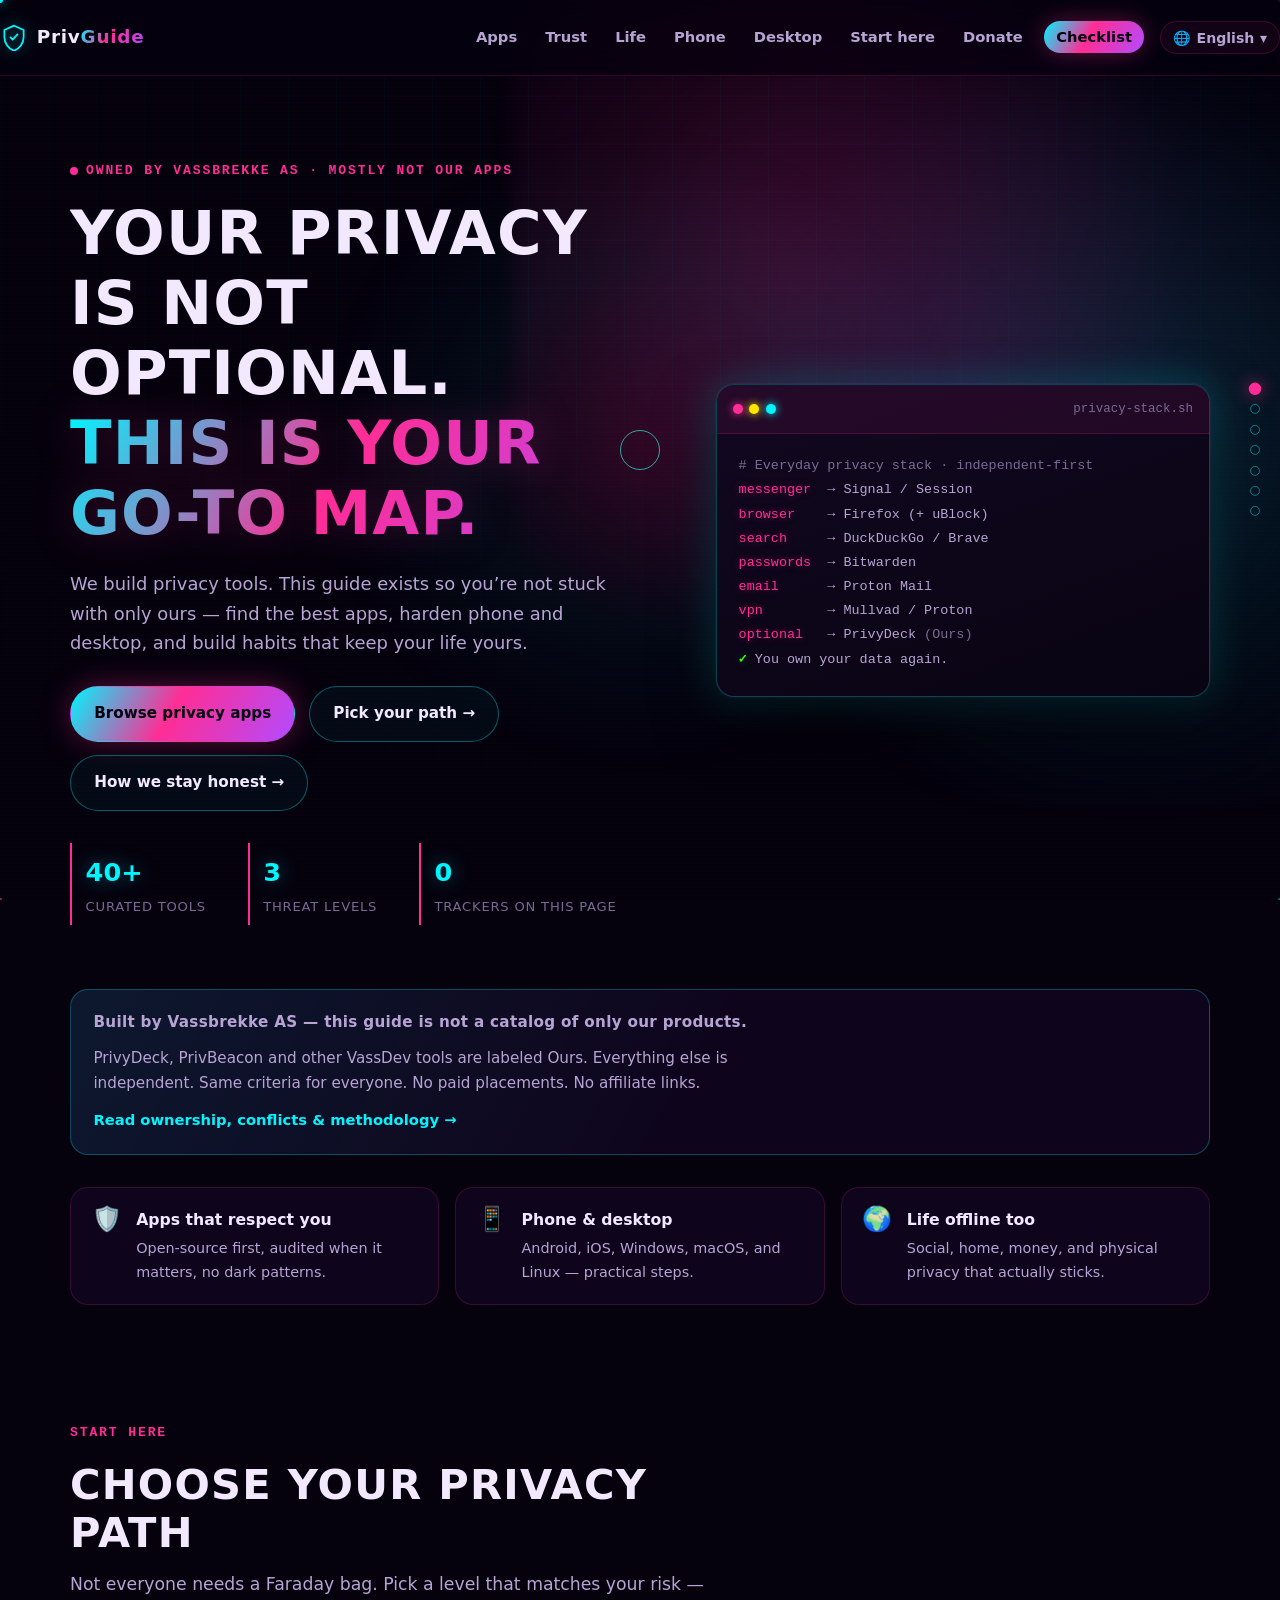
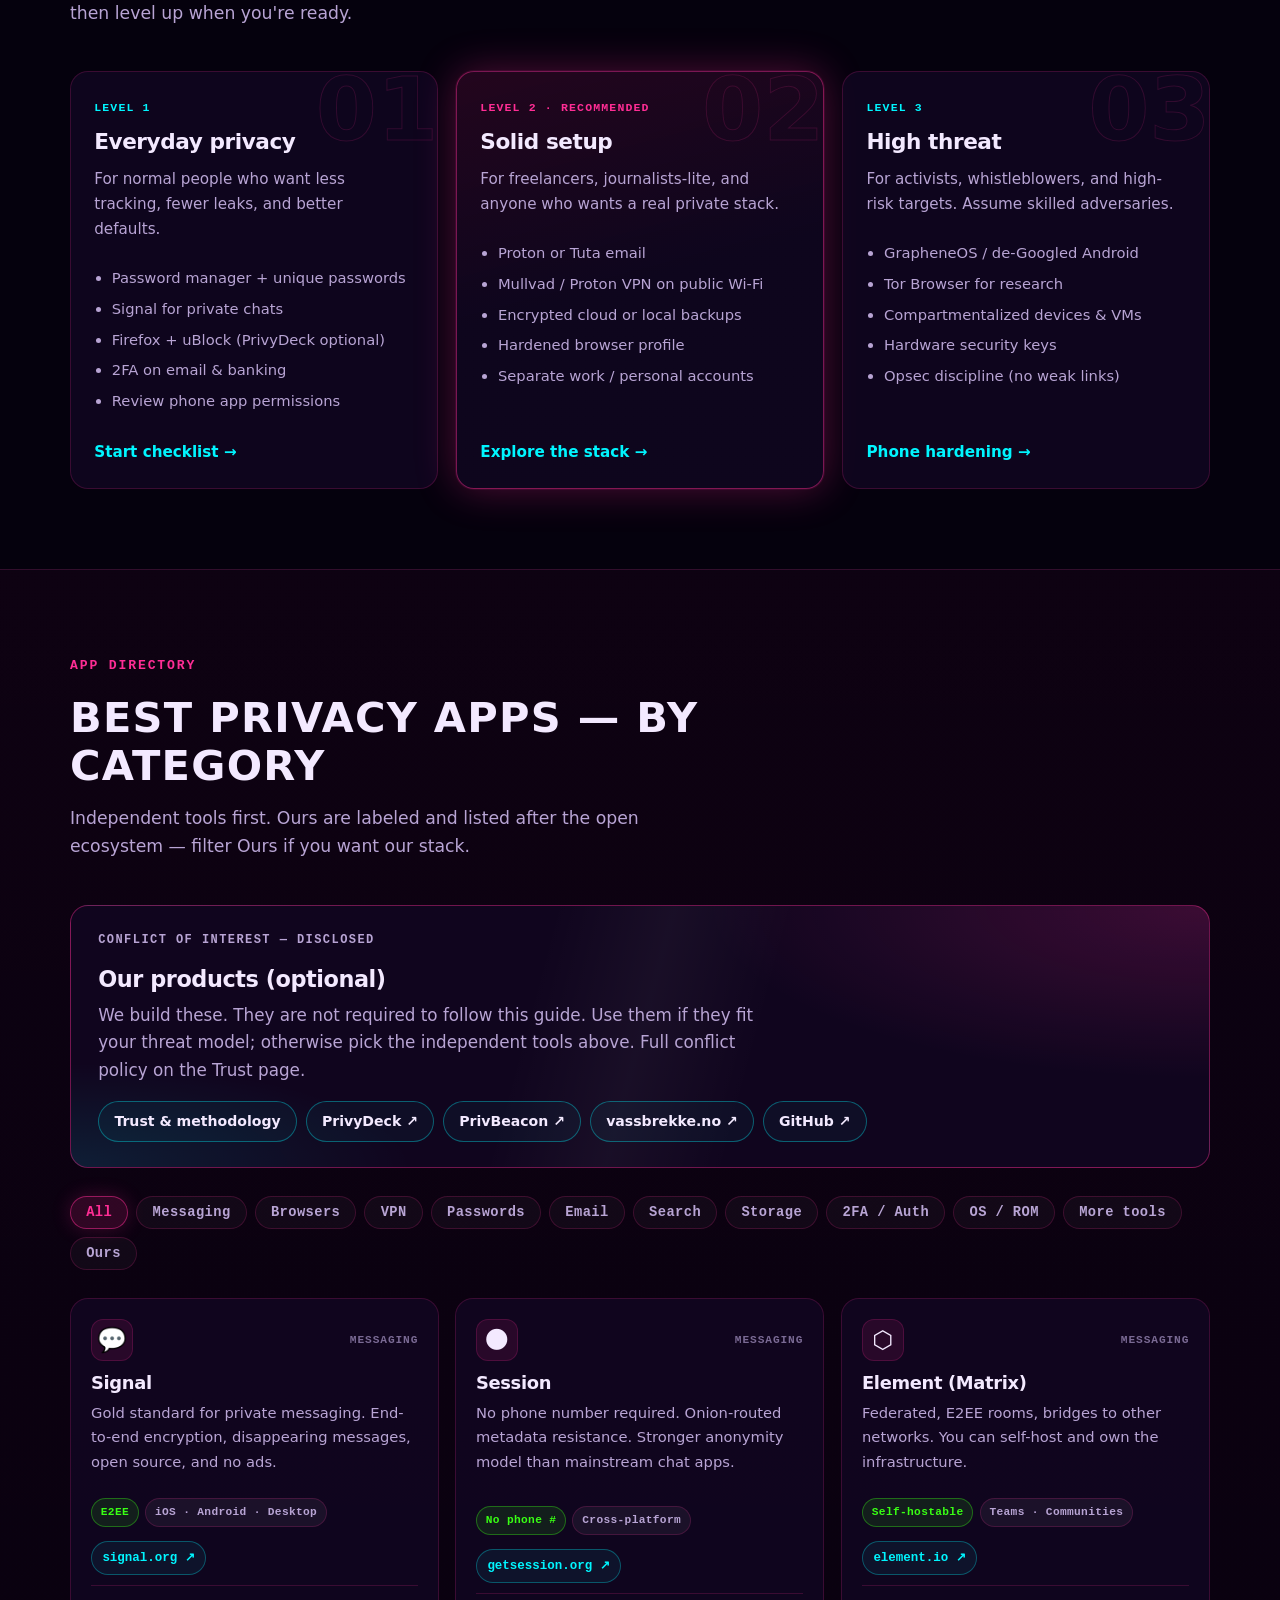
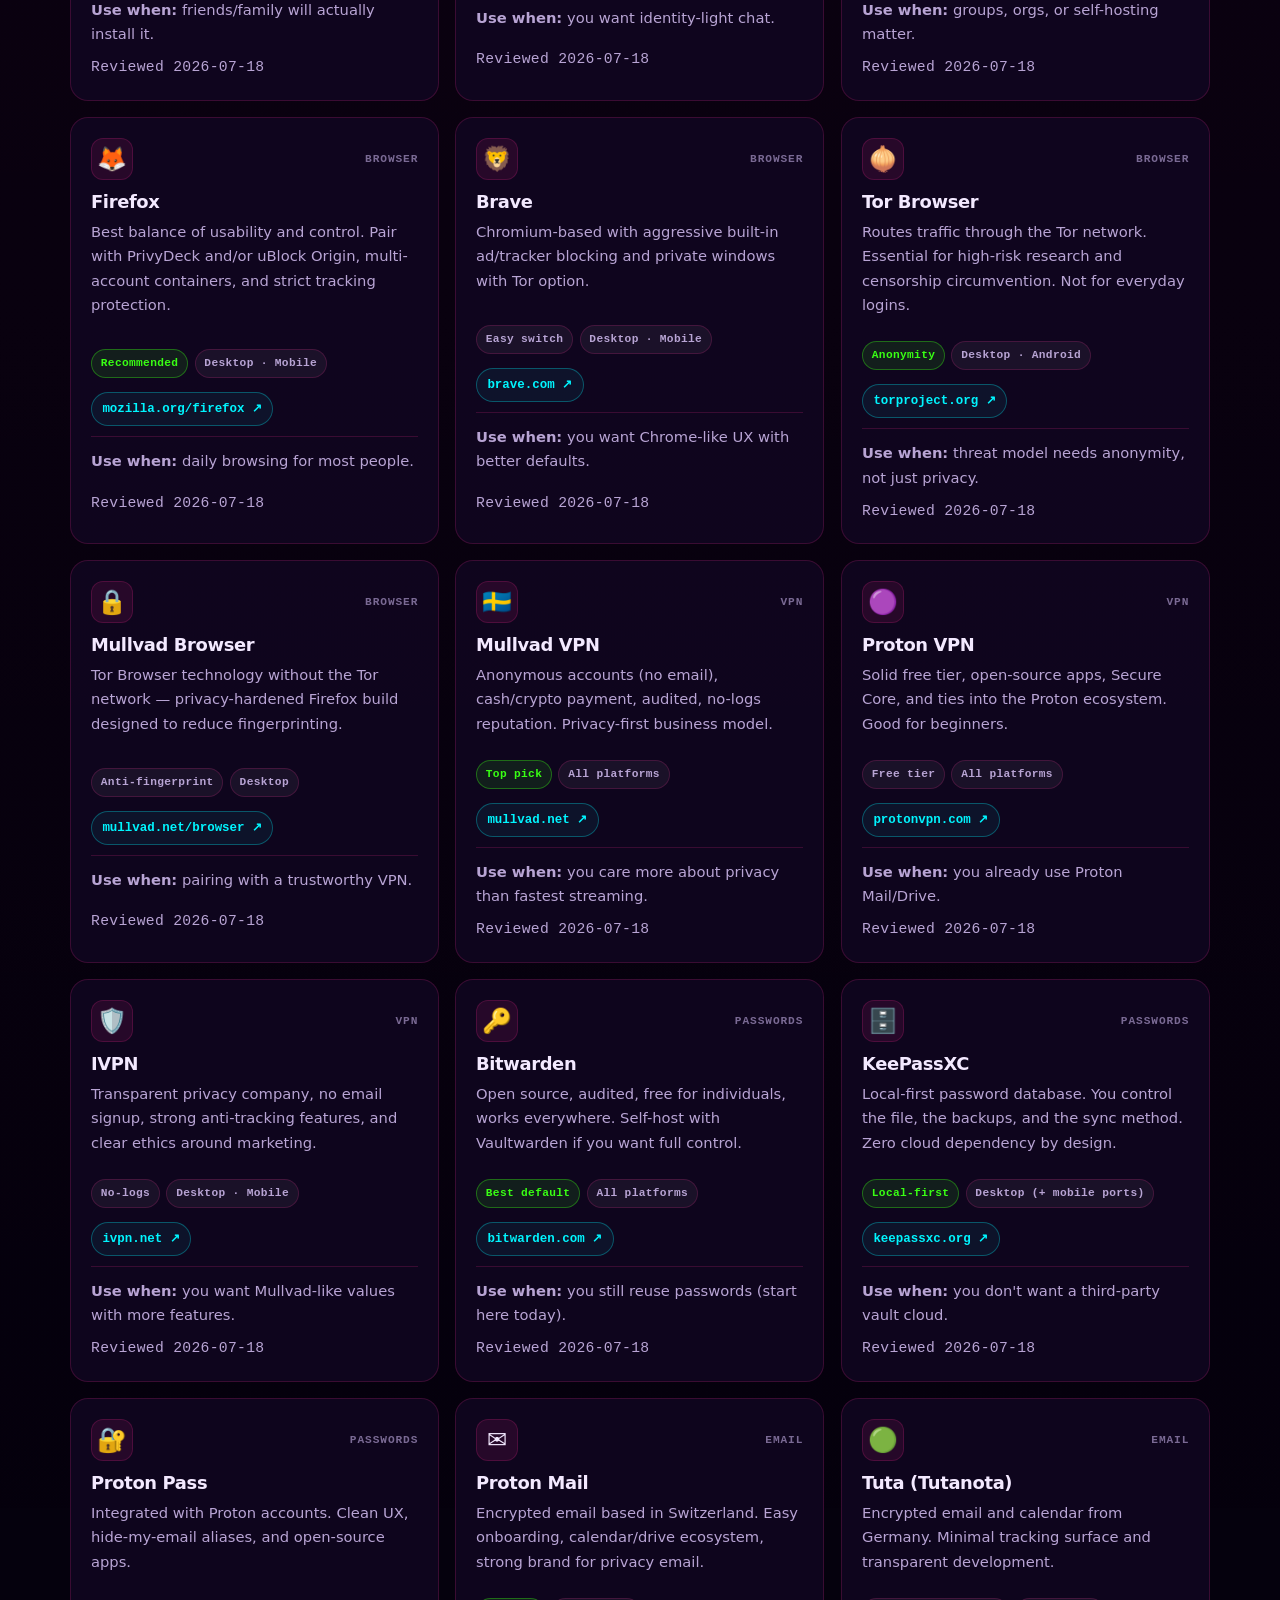
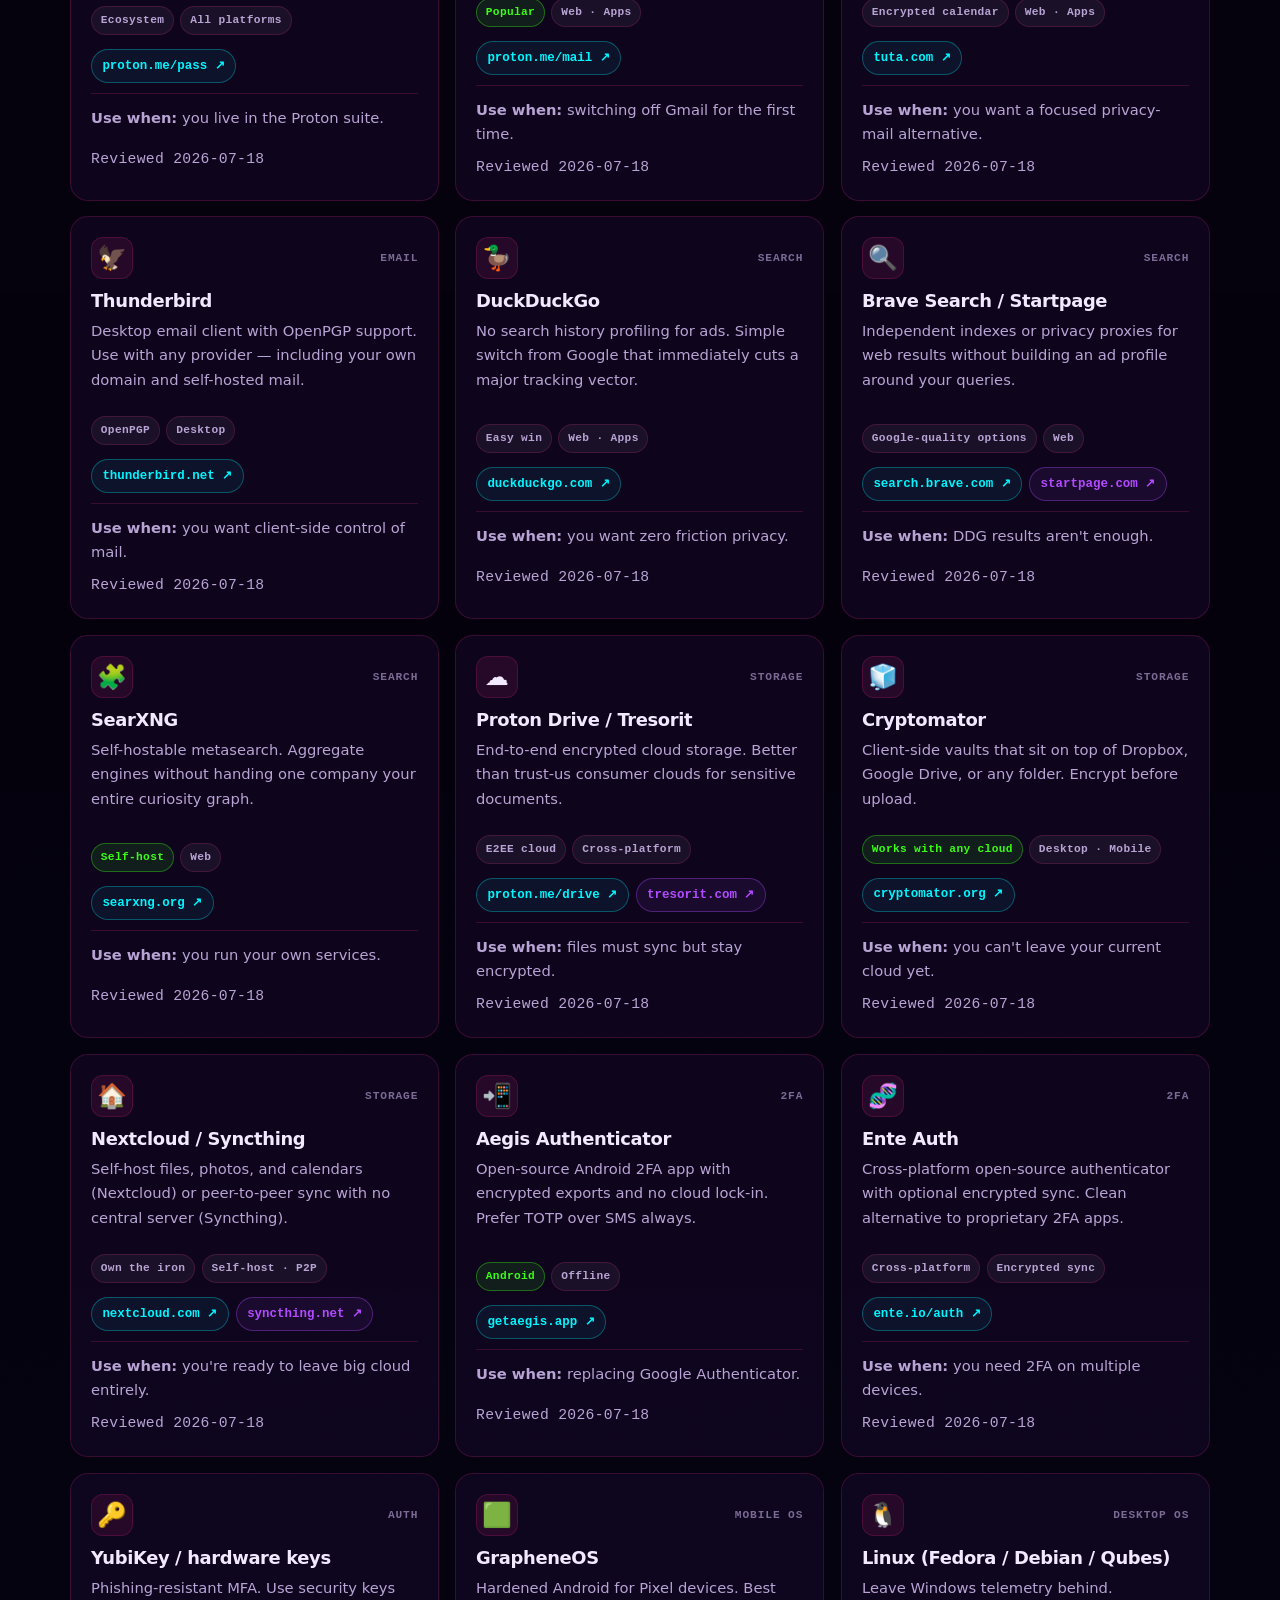
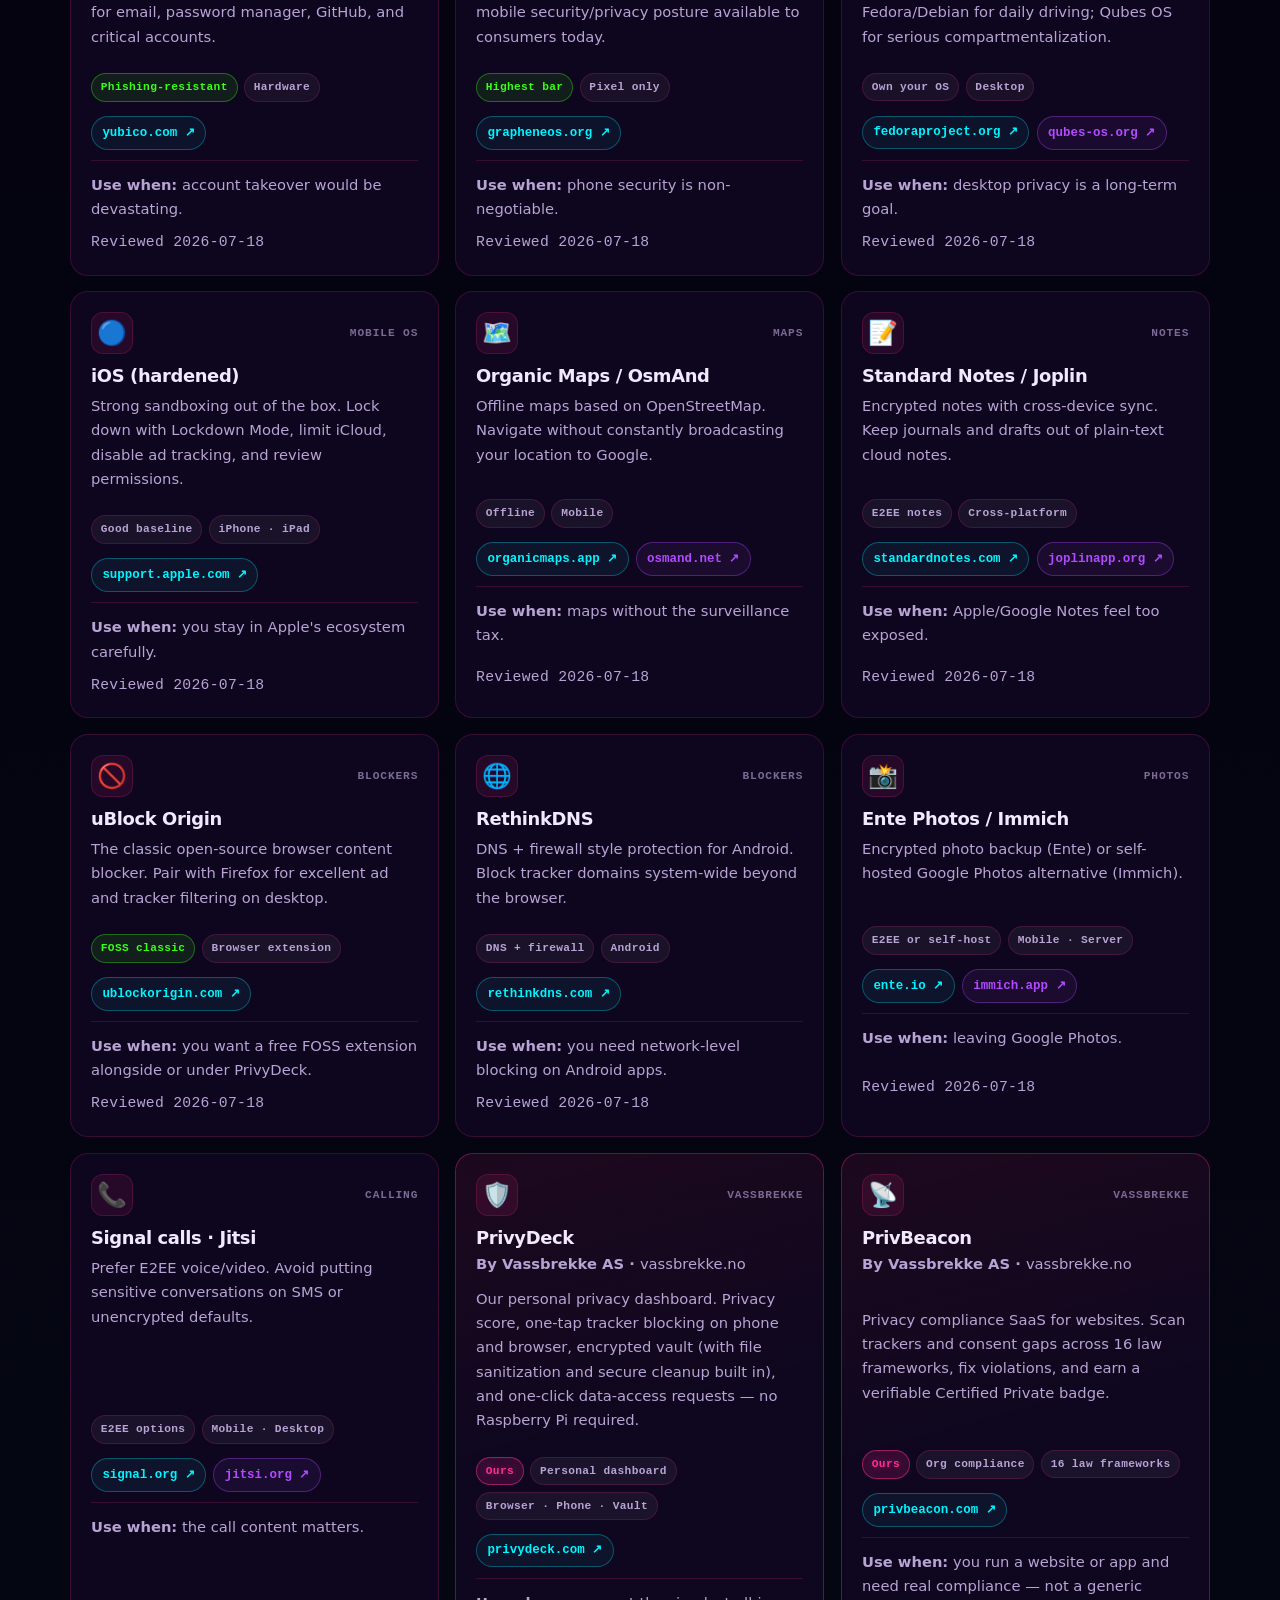
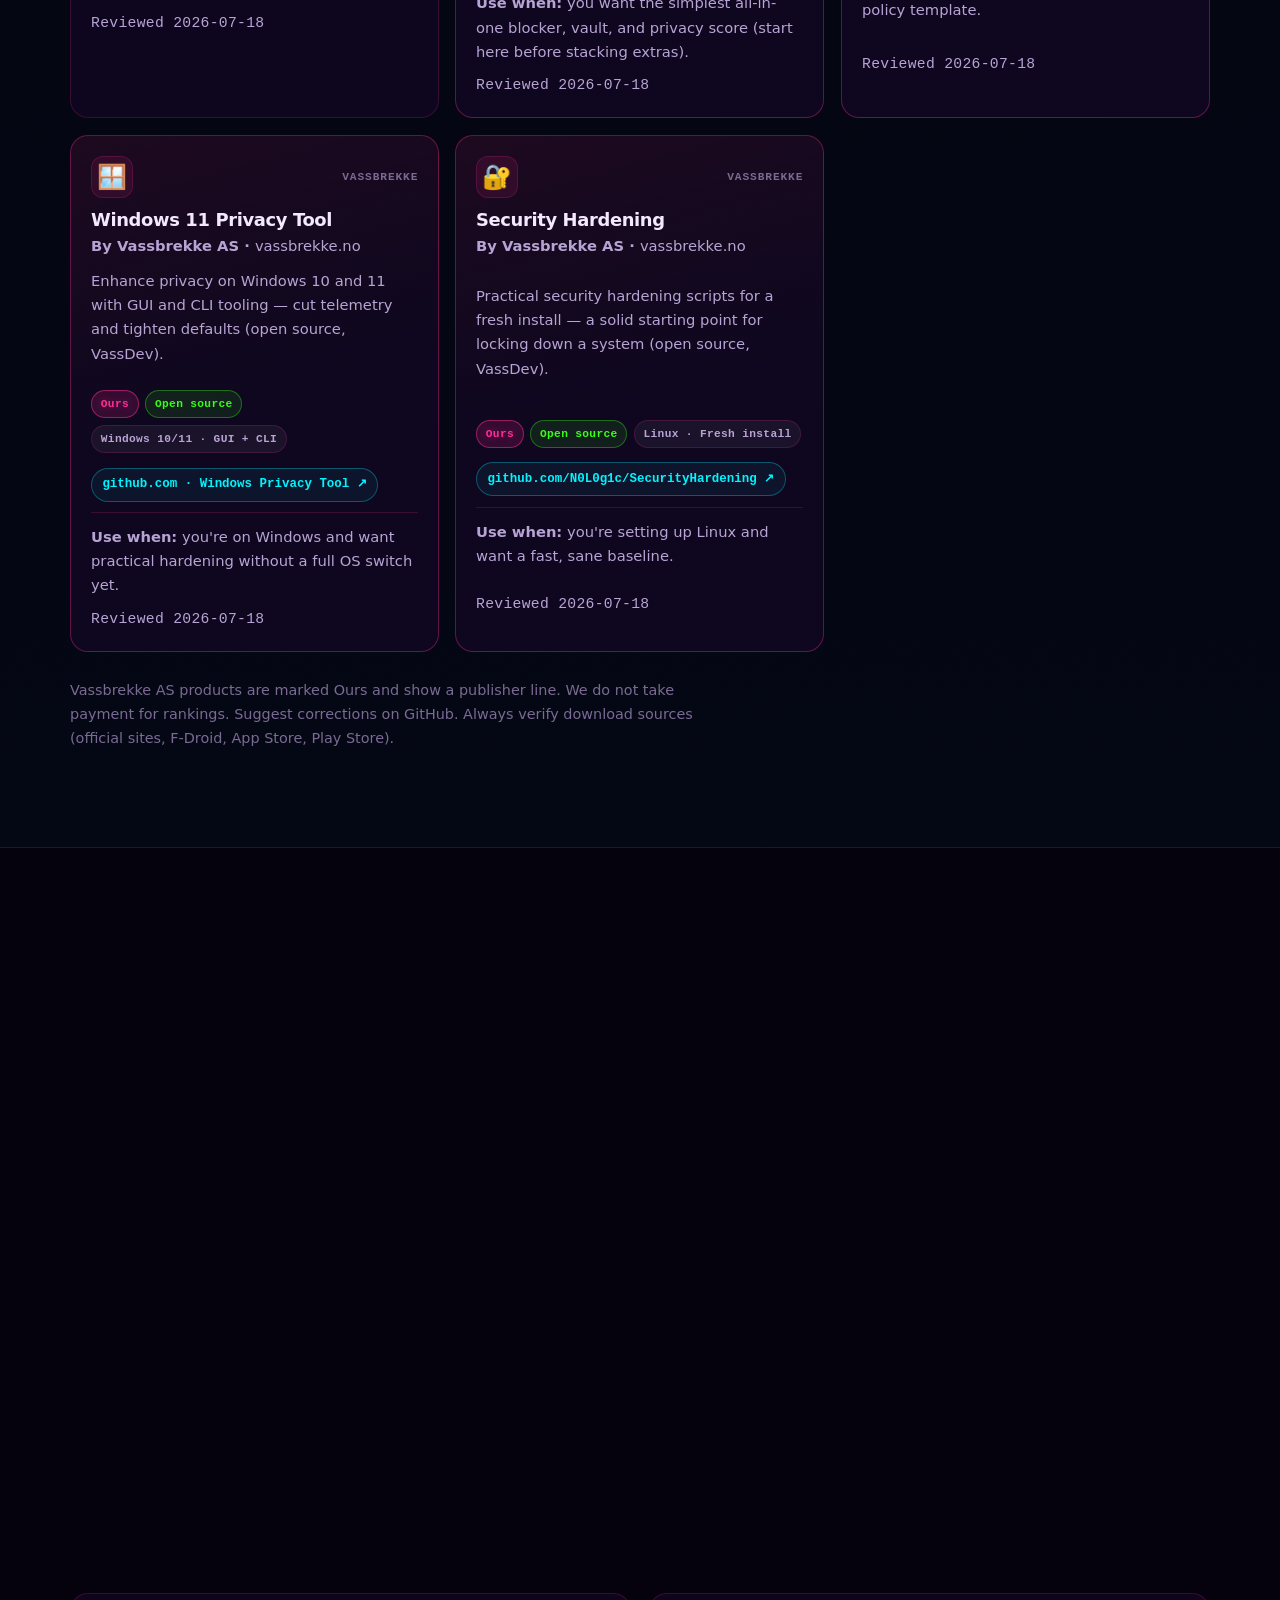
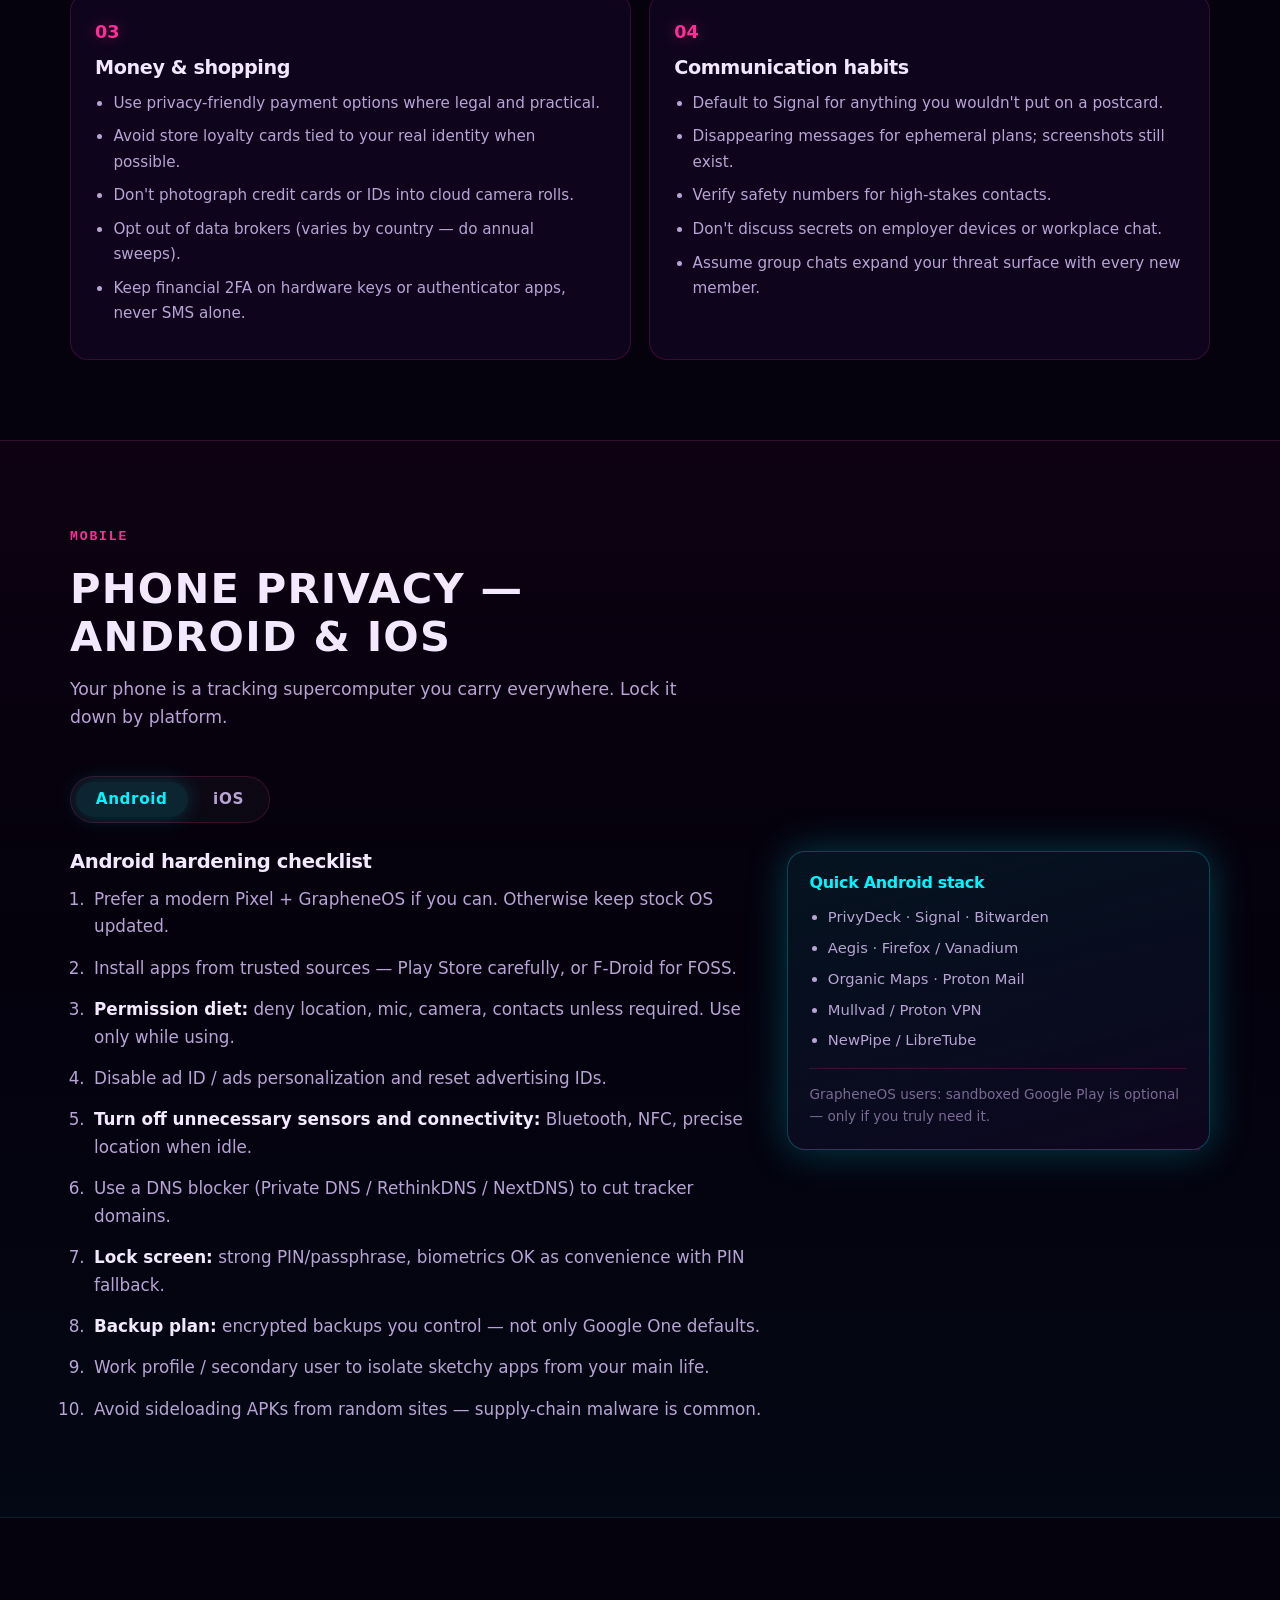
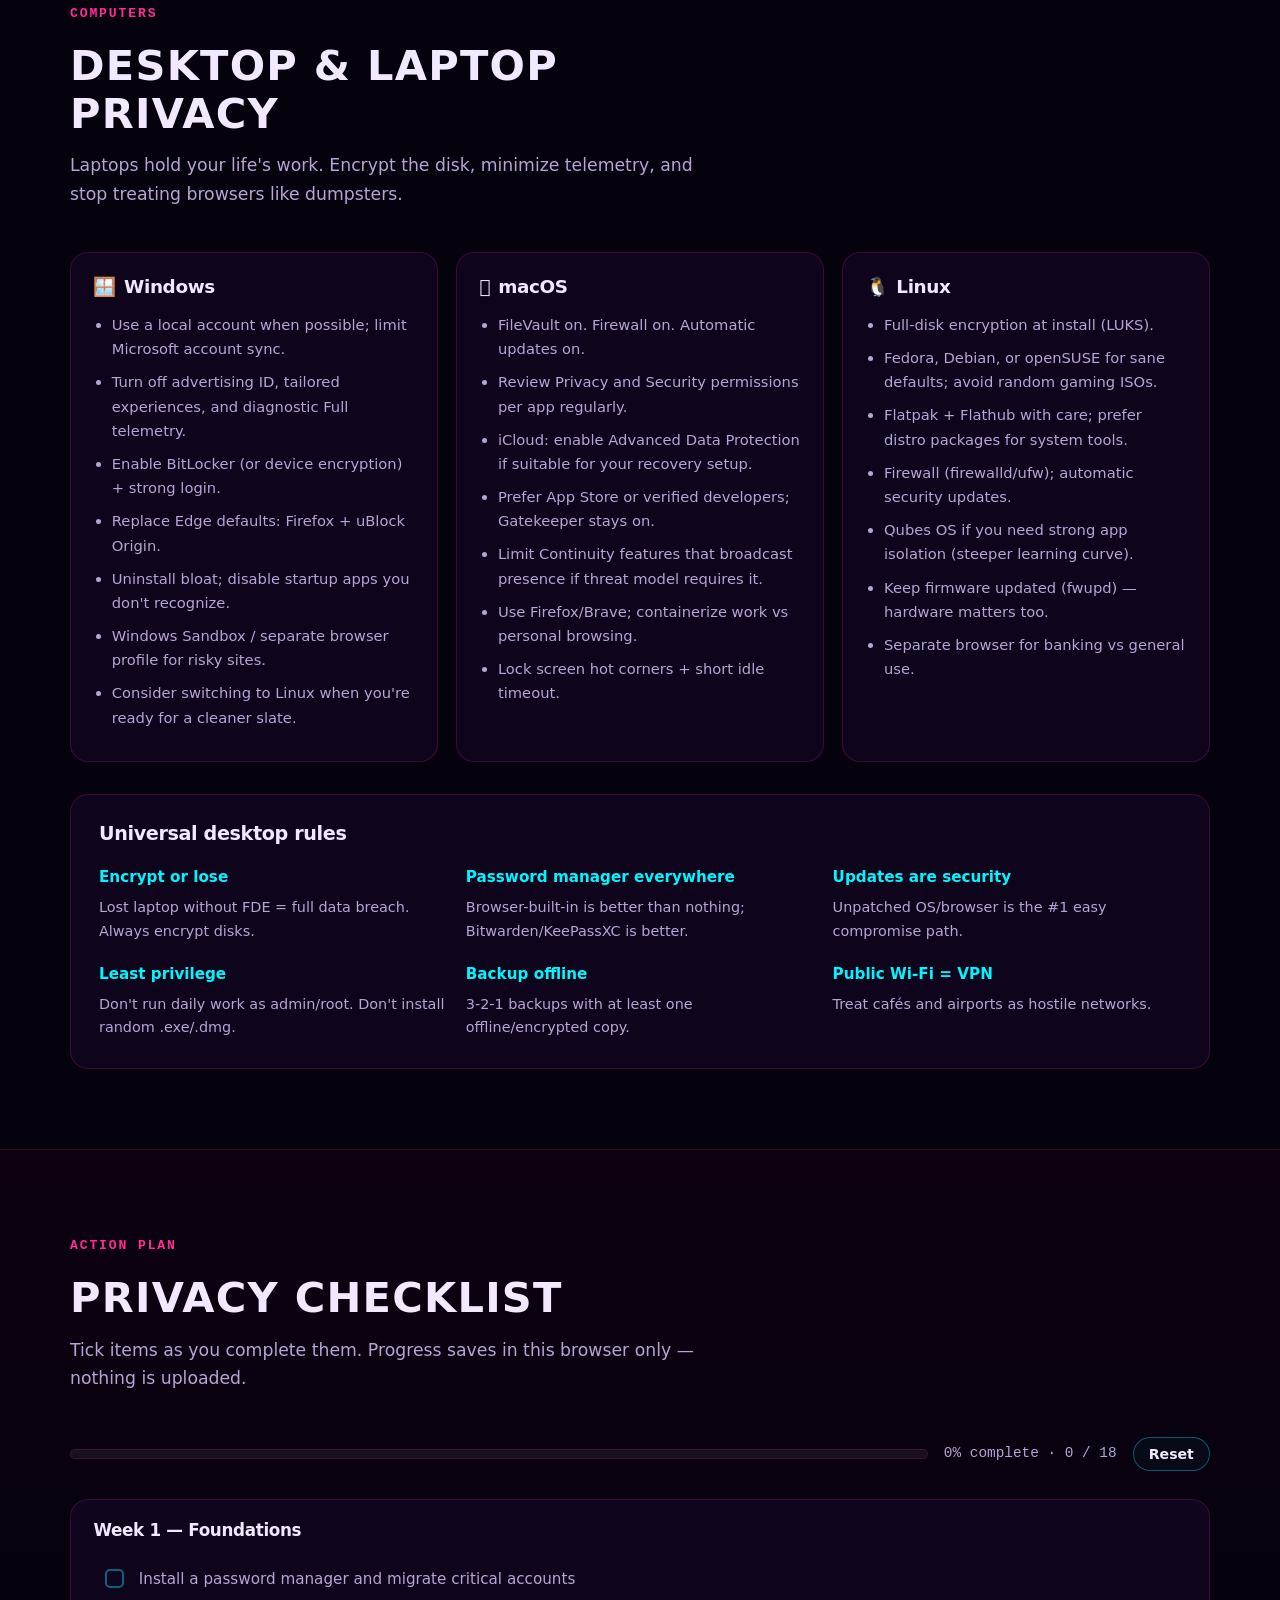
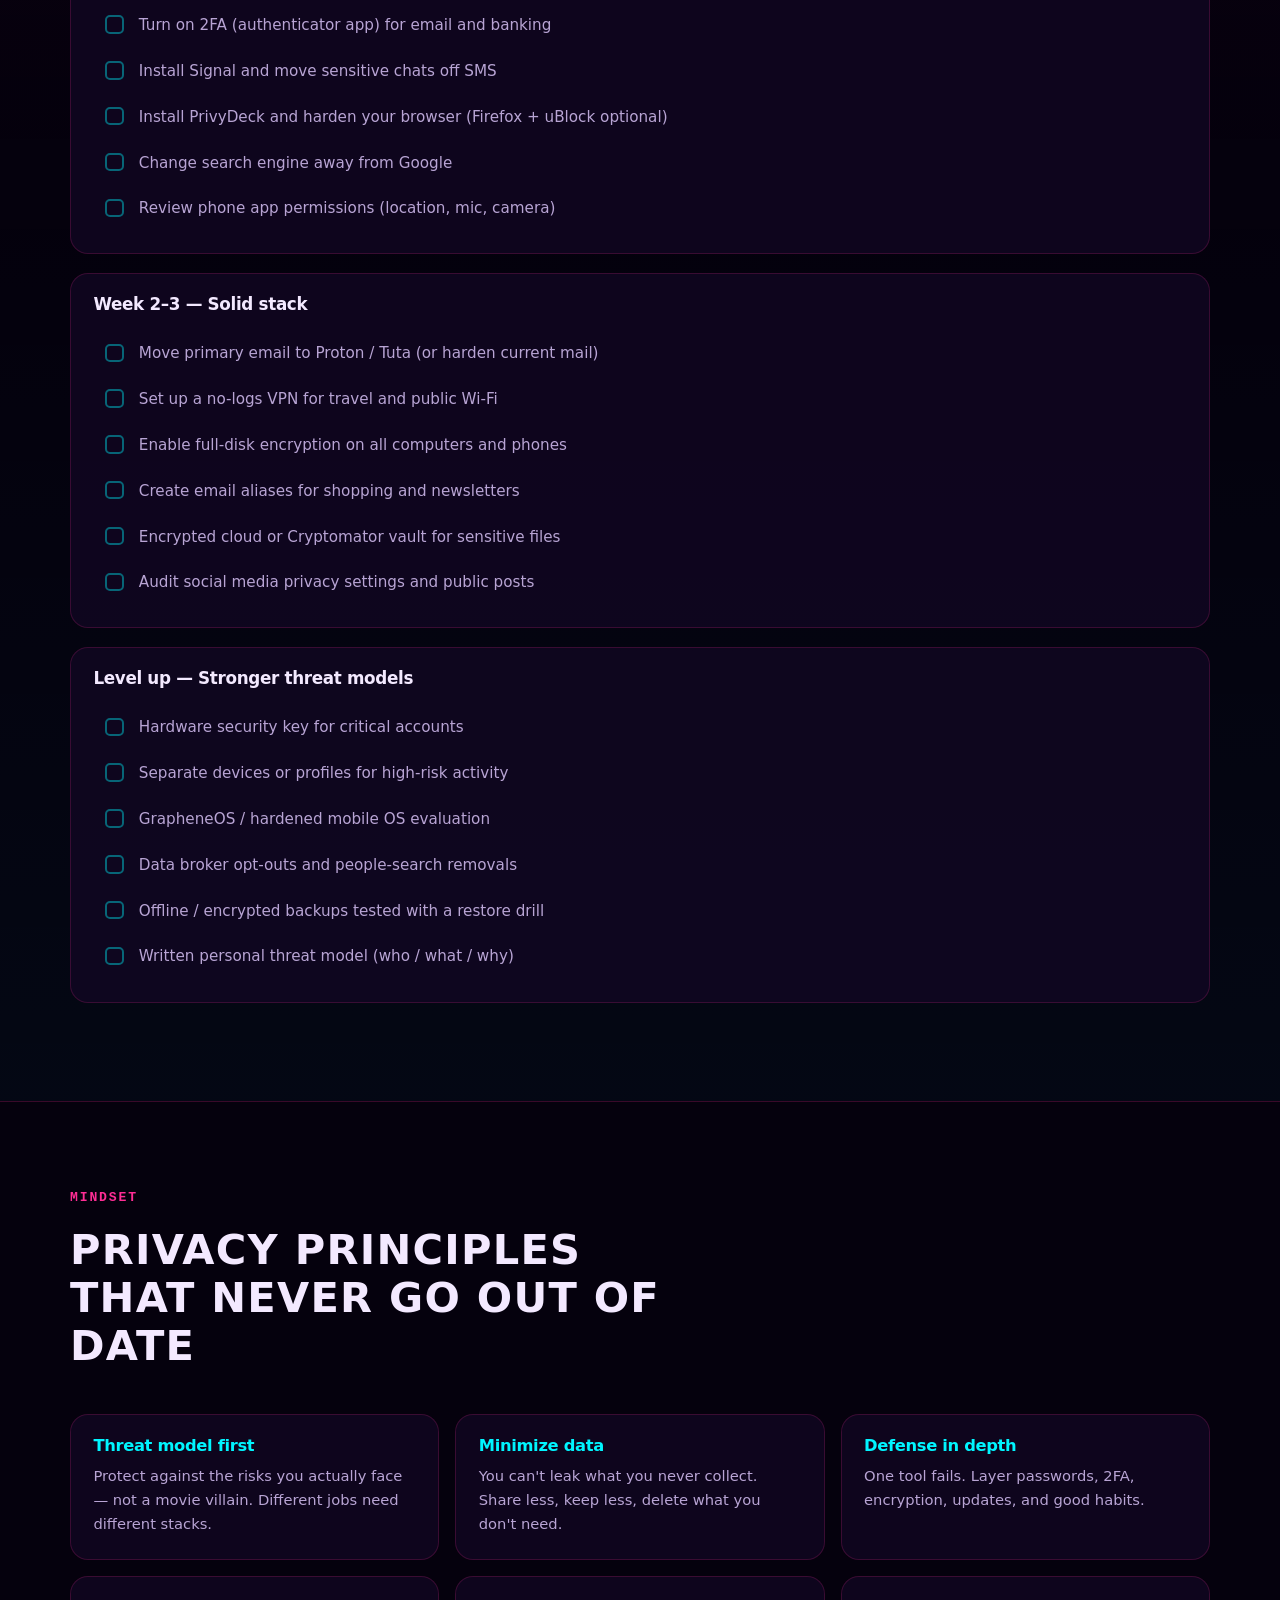
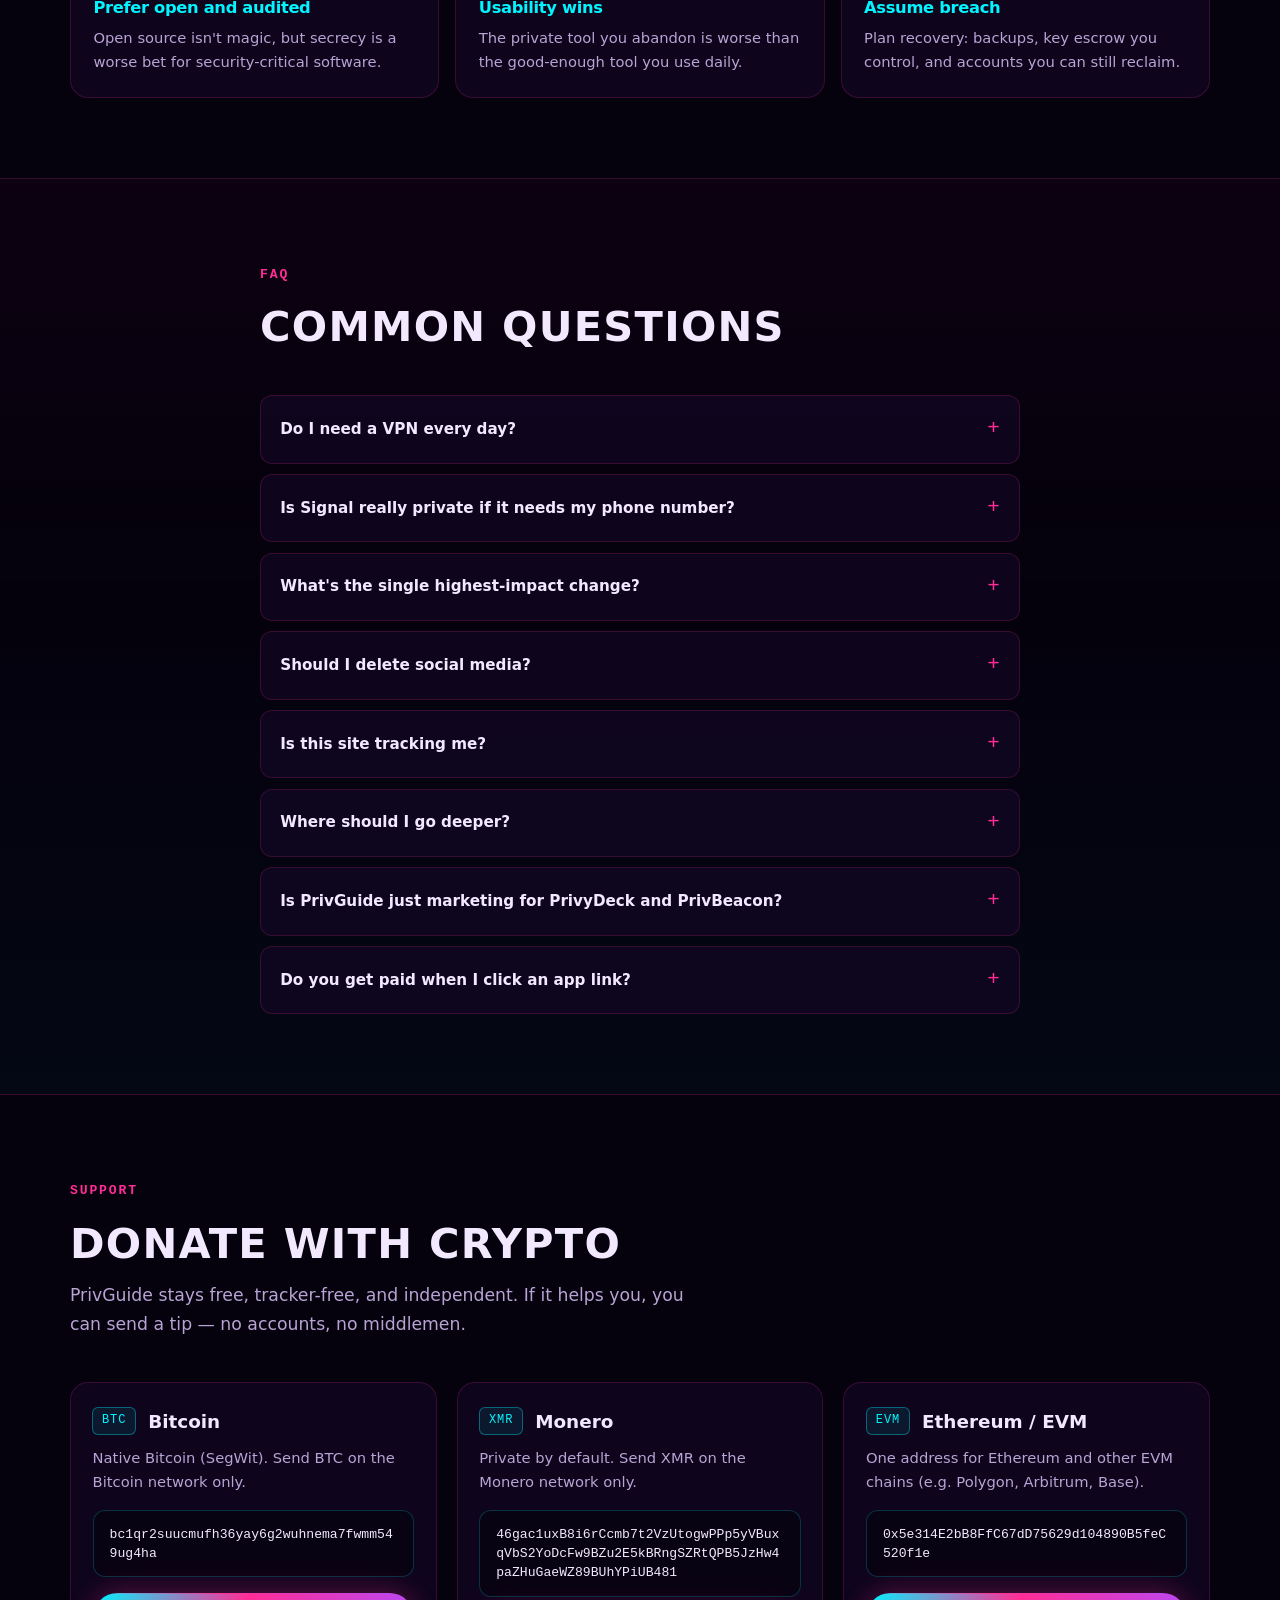
==== commit 8e141c16: "Add Trust page and independent-first editorial disclosures. Disclose ownership and conflicts upfront" ====
--- a/index.html
+++ b/index.html
@@ -13,37 +13,35 @@
   <meta name="color-scheme" content="dark" />
   <meta name="referrer" content="no-referrer" />
   <meta name="format-detection" content="telephone=no" />
-  <link rel="canonical" href="https://privguide.example/" />
-  <link rel="alternate" hreflang="en" href="https://privguide.example/" />
-  <link rel="alternate" hreflang="no" href="https://privguide.example/no/" />
-  <link rel="alternate" hreflang="es" href="https://privguide.example/es/" />
-  <link rel="alternate" hreflang="de" href="https://privguide.example/de/" />
-  <link rel="alternate" hreflang="fr" href="https://privguide.example/fr/" />
-  <link rel="alternate" hreflang="x-default" href="https://privguide.example/" />
+  <link rel="canonical" href="https://www.privguide.com/" />
+  <link rel="alternate" hreflang="en" href="https://www.privguide.com/" />
+  <link rel="alternate" hreflang="no" href="https://www.privguide.com/no/" />
+  <link rel="alternate" hreflang="es" href="https://www.privguide.com/es/" />
+  <link rel="alternate" hreflang="de" href="https://www.privguide.com/de/" />
+  <link rel="alternate" hreflang="fr" href="https://www.privguide.com/fr/" />
+  <link rel="alternate" hreflang="x-default" href="https://www.privguide.com/" />
 
   <!-- Open Graph -->
   <meta property="og:type" content="website" />
   <meta property="og:site_name" content="PrivGuide" />
   <meta property="og:title" content="PrivGuide — Best Privacy Apps & Personal Privacy Guide (Phone, Desktop, Life)" />
   <meta property="og:description" content="Ultimate privacy guide: find the best privacy apps (Signal, Bitwarden, Mullvad, Proton), harden Android & iOS, secure Windows/macOS/Linux, and protect personal privacy in everyday life. Hosted and owned by Vassbrekke AS — makers of PrivyDeck and PrivBeacon." />
-  <meta property="og:url" content="https://privguide.example/" />
+  <meta property="og:url" content="https://www.privguide.com/" />
   <meta property="og:locale" content="en_US" />
-  <meta property="og:image" content="https://privguide.example/assets/og-cover.svg" />
+  <meta property="og:image" content="https://www.privguide.com/assets/og-cover.svg" />
   <meta property="og:image:alt" content="PrivGuide — privacy apps and personal privacy guide" />
 
   <!-- Twitter -->
   <meta name="twitter:card" content="summary_large_image" />
   <meta name="twitter:title" content="PrivGuide — Best Privacy Apps & Personal Privacy Guide (Phone, Desktop, Life)" />
   <meta name="twitter:description" content="Ultimate privacy guide: find the best privacy apps (Signal, Bitwarden, Mullvad, Proton), harden Android & iOS, secure Windows/macOS/Linux, and protect personal privacy in everyday life. Hosted and owned by Vassbrekke AS — makers of PrivyDeck and PrivBeacon." />
-  <meta name="twitter:image" content="https://privguide.example/assets/og-cover.svg" />
+  <meta name="twitter:image" content="https://www.privguide.com/assets/og-cover.svg" />
 
   <link rel="icon" href="assets/favicon.svg" type="image/svg+xml" />
   <link rel="apple-touch-icon" href="assets/favicon.svg" />
   <link rel="manifest" href="site.webmanifest" />
 
-  <link rel="preconnect" href="https://fonts.googleapis.com" />
-  <link rel="preconnect" href="https://fonts.gstatic.com" crossorigin />
-  <link href="https://fonts.googleapis.com/css2?family=Exo+2:wght@400;500;600;700&family=Orbitron:wght@500;600;700;800&family=Share+Tech+Mono&display=swap" rel="stylesheet" />
+  <!-- Fonts: system/UI stacks only — no Google Fonts or other third-party font CDNs -->
   <link rel="stylesheet" href="css/styles.css" />
 
   <script type="application/ld+json">
@@ -51,12 +49,12 @@
   "@context": "https://schema.org",
   "@type": "WebSite",
   "name": "PrivGuide",
-  "url": "https://privguide.example/",
+  "url": "https://www.privguide.com/",
   "description": "Ultimate privacy guide: find the best privacy apps (Signal, Bitwarden, Mullvad, Proton), harden Android & iOS, secure Windows/macOS/Linux, and protect personal privacy in everyday life. Hosted and owned by Vassbrekke AS — makers of PrivyDeck and PrivBeacon.",
   "inLanguage": "en",
   "potentialAction": {
     "@type": "SearchAction",
-    "target": "https://privguide.example/#apps",
+    "target": "https://www.privguide.com/#apps",
     "query-input": "required name=search_term_string"
   }
 }
@@ -67,12 +65,12 @@
   "@type": "WebPage",
   "name": "PrivGuide — Best Privacy Apps & Personal Privacy Guide (Phone, Desktop, Life)",
   "description": "Ultimate privacy guide: find the best privacy apps (Signal, Bitwarden, Mullvad, Proton), harden Android & iOS, secure Windows/macOS/Linux, and protect personal privacy in everyday life. Hosted and owned by Vassbrekke AS — makers of PrivyDeck and PrivBeacon.",
-  "url": "https://privguide.example/",
+  "url": "https://www.privguide.com/",
   "inLanguage": "en",
   "isPartOf": {
     "@type": "WebSite",
     "name": "PrivGuide",
-    "url": "https://privguide.example"
+    "url": "https://www.privguide.com"
   },
   "publisher": {
     "@type": "Organization",
@@ -94,7 +92,7 @@
     "name": "Digital privacy",
     "description": "Personal privacy apps, phone hardening, desktop security, and everyday privacy habits"
   },
-  "primaryImageOfPage": "https://privguide.example/assets/og-cover.svg"
+  "primaryImageOfPage": "https://www.privguide.com/assets/og-cover.svg"
 }
   </script>
   <script type="application/ld+json">
@@ -108,6 +106,414 @@
       "position": 1,
       "item": {
         "@type": "SoftwareApplication",
+        "name": "Signal",
+        "url": "https://signal.org",
+        "applicationCategory": "SecurityApplication",
+        "operatingSystem": "Android, iOS, Windows, macOS, Linux",
+        "description": "Gold standard for private messaging. End-to-end encryption, disappearing messages, open source, and no ads."
+      }
+    },
+    {
+      "@type": "ListItem",
+      "position": 2,
+      "item": {
+        "@type": "SoftwareApplication",
+        "name": "Session",
+        "url": "https://getsession.org",
+        "applicationCategory": "SecurityApplication",
+        "operatingSystem": "Android, iOS, Windows, macOS, Linux",
+        "description": "No phone number required. Onion-routed metadata resistance. Stronger anonymity model than mainstream chat apps."
+      }
+    },
+    {
+      "@type": "ListItem",
+      "position": 3,
+      "item": {
+        "@type": "SoftwareApplication",
+        "name": "Element (Matrix)",
+        "url": "https://element.io",
+        "applicationCategory": "SecurityApplication",
+        "operatingSystem": "Android, iOS, Windows, macOS, Linux",
+        "description": "Federated, E2EE rooms, bridges to other networks. You can self-host and own the infrastructure."
+      }
+    },
+    {
+      "@type": "ListItem",
+      "position": 4,
+      "item": {
+        "@type": "SoftwareApplication",
+        "name": "Firefox",
+        "url": "https://www.mozilla.org/firefox/",
+        "applicationCategory": "SecurityApplication",
+        "operatingSystem": "Android, iOS, Windows, macOS, Linux",
+        "description": "Best balance of usability and control. Pair with PrivyDeck and/or uBlock Origin, multi-account containers, and strict tracking protection."
+      }
+    },
+    {
+      "@type": "ListItem",
+      "position": 5,
+      "item": {
+        "@type": "SoftwareApplication",
+        "name": "Brave",
+        "url": "https://brave.com",
+        "applicationCategory": "SecurityApplication",
+        "operatingSystem": "Android, iOS, Windows, macOS, Linux",
+        "description": "Chromium-based with aggressive built-in ad/tracker blocking and private windows with Tor option."
+      }
+    },
+    {
+      "@type": "ListItem",
+      "position": 6,
+      "item": {
+        "@type": "SoftwareApplication",
+        "name": "Tor Browser",
+        "url": "https://www.torproject.org",
+        "applicationCategory": "SecurityApplication",
+        "operatingSystem": "Android, iOS, Windows, macOS, Linux",
+        "description": "Routes traffic through the Tor network. Essential for high-risk research and censorship circumvention. Not for everyday logins."
+      }
+    },
+    {
+      "@type": "ListItem",
+      "position": 7,
+      "item": {
+        "@type": "SoftwareApplication",
+        "name": "Mullvad Browser",
+        "url": "https://mullvad.net/browser",
+        "applicationCategory": "SecurityApplication",
+        "operatingSystem": "Android, iOS, Windows, macOS, Linux",
+        "description": "Tor Browser technology without the Tor network — privacy-hardened Firefox build designed to reduce fingerprinting."
+      }
+    },
+    {
+      "@type": "ListItem",
+      "position": 8,
+      "item": {
+        "@type": "SoftwareApplication",
+        "name": "Mullvad VPN",
+        "url": "https://mullvad.net",
+        "applicationCategory": "SecurityApplication",
+        "operatingSystem": "Android, iOS, Windows, macOS, Linux",
+        "description": "Anonymous accounts (no email), cash/crypto payment, audited, no-logs reputation. Privacy-first business model."
+      }
+    },
+    {
+      "@type": "ListItem",
+      "position": 9,
+      "item": {
+        "@type": "SoftwareApplication",
+        "name": "Proton VPN",
+        "url": "https://protonvpn.com",
+        "applicationCategory": "SecurityApplication",
+        "operatingSystem": "Android, iOS, Windows, macOS, Linux",
+        "description": "Solid free tier, open-source apps, Secure Core, and ties into the Proton ecosystem. Good for beginners."
+      }
+    },
+    {
+      "@type": "ListItem",
+      "position": 10,
+      "item": {
+        "@type": "SoftwareApplication",
+        "name": "IVPN",
+        "url": "https://www.ivpn.net",
+        "applicationCategory": "SecurityApplication",
+        "operatingSystem": "Android, iOS, Windows, macOS, Linux",
+        "description": "Transparent privacy company, no email signup, strong anti-tracking features, and clear ethics around marketing."
+      }
+    },
+    {
+      "@type": "ListItem",
+      "position": 11,
+      "item": {
+        "@type": "SoftwareApplication",
+        "name": "Bitwarden",
+        "url": "https://bitwarden.com",
+        "applicationCategory": "SecurityApplication",
+        "operatingSystem": "Android, iOS, Windows, macOS, Linux",
+        "description": "Open source, audited, free for individuals, works everywhere. Self-host with Vaultwarden if you want full control."
+      }
+    },
+    {
+      "@type": "ListItem",
+      "position": 12,
+      "item": {
+        "@type": "SoftwareApplication",
+        "name": "KeePassXC",
+        "url": "https://keepassxc.org",
+        "applicationCategory": "SecurityApplication",
+        "operatingSystem": "Android, iOS, Windows, macOS, Linux",
+        "description": "Local-first password database. You control the file, the backups, and the sync method. Zero cloud dependency by design."
+      }
+    },
+    {
+      "@type": "ListItem",
+      "position": 13,
+      "item": {
+        "@type": "SoftwareApplication",
+        "name": "Proton Pass",
+        "url": "https://proton.me/pass",
+        "applicationCategory": "SecurityApplication",
+        "operatingSystem": "Android, iOS, Windows, macOS, Linux",
+        "description": "Integrated with Proton accounts. Clean UX, hide-my-email aliases, and open-source apps."
+      }
+    },
+    {
+      "@type": "ListItem",
+      "position": 14,
+      "item": {
+        "@type": "SoftwareApplication",
+        "name": "Proton Mail",
+        "url": "https://proton.me/mail",
+        "applicationCategory": "SecurityApplication",
+        "operatingSystem": "Android, iOS, Windows, macOS, Linux",
+        "description": "Encrypted email based in Switzerland. Easy onboarding, calendar/drive ecosystem, strong brand for privacy email."
+      }
+    },
+    {
+      "@type": "ListItem",
+      "position": 15,
+      "item": {
+        "@type": "SoftwareApplication",
+        "name": "Tuta (Tutanota)",
+        "url": "https://tuta.com",
+        "applicationCategory": "SecurityApplication",
+        "operatingSystem": "Android, iOS, Windows, macOS, Linux",
+        "description": "Encrypted email and calendar from Germany. Minimal tracking surface and transparent development."
+      }
+    },
+    {
+      "@type": "ListItem",
+      "position": 16,
+      "item": {
+        "@type": "SoftwareApplication",
+        "name": "Thunderbird",
+        "url": "https://www.thunderbird.net",
+        "applicationCategory": "SecurityApplication",
+        "operatingSystem": "Android, iOS, Windows, macOS, Linux",
+        "description": "Desktop email client with OpenPGP support. Use with any provider — including your own domain and self-hosted mail."
+      }
+    },
+    {
+      "@type": "ListItem",
+      "position": 17,
+      "item": {
+        "@type": "SoftwareApplication",
+        "name": "DuckDuckGo",
+        "url": "https://duckduckgo.com",
+        "applicationCategory": "SecurityApplication",
+        "operatingSystem": "Android, iOS, Windows, macOS, Linux",
+        "description": "No search history profiling for ads. Simple switch from Google that immediately cuts a major tracking vector."
+      }
+    },
+    {
+      "@type": "ListItem",
+      "position": 18,
+      "item": {
+        "@type": "SoftwareApplication",
+        "name": "Brave Search / Startpage",
+        "url": "https://search.brave.com",
+        "applicationCategory": "SecurityApplication",
+        "operatingSystem": "Android, iOS, Windows, macOS, Linux",
+        "description": "Independent indexes or privacy proxies for web results without building an ad profile around your queries."
+      }
+    },
+    {
+      "@type": "ListItem",
+      "position": 19,
+      "item": {
+        "@type": "SoftwareApplication",
+        "name": "SearXNG",
+        "url": "https://searxng.org",
+        "applicationCategory": "SecurityApplication",
+        "operatingSystem": "Android, iOS, Windows, macOS, Linux",
+        "description": "Self-hostable metasearch. Aggregate engines without handing one company your entire curiosity graph."
+      }
+    },
+    {
+      "@type": "ListItem",
+      "position": 20,
+      "item": {
+        "@type": "SoftwareApplication",
+        "name": "Proton Drive / Tresorit",
+        "url": "https://proton.me/drive",
+        "applicationCategory": "SecurityApplication",
+        "operatingSystem": "Android, iOS, Windows, macOS, Linux",
+        "description": "End-to-end encrypted cloud storage. Better than trust-us consumer clouds for sensitive documents."
+      }
+    },
+    {
+      "@type": "ListItem",
+      "position": 21,
+      "item": {
+        "@type": "SoftwareApplication",
+        "name": "Cryptomator",
+        "url": "https://cryptomator.org",
+        "applicationCategory": "SecurityApplication",
+        "operatingSystem": "Android, iOS, Windows, macOS, Linux",
+        "description": "Client-side vaults that sit on top of Dropbox, Google Drive, or any folder. Encrypt before upload."
+      }
+    },
+    {
+      "@type": "ListItem",
+      "position": 22,
+      "item": {
+        "@type": "SoftwareApplication",
+        "name": "Nextcloud / Syncthing",
+        "url": "https://nextcloud.com",
+        "applicationCategory": "SecurityApplication",
+        "operatingSystem": "Android, iOS, Windows, macOS, Linux",
+        "description": "Self-host files, photos, and calendars (Nextcloud) or peer-to-peer sync with no central server (Syncthing)."
+      }
+    },
+    {
+      "@type": "ListItem",
+      "position": 23,
+      "item": {
+        "@type": "SoftwareApplication",
+        "name": "Aegis Authenticator",
+        "url": "https://getaegis.app",
+        "applicationCategory": "SecurityApplication",
+        "operatingSystem": "Android, iOS, Windows, macOS, Linux",
+        "description": "Open-source Android 2FA app with encrypted exports and no cloud lock-in. Prefer TOTP over SMS always."
+      }
+    },
+    {
+      "@type": "ListItem",
+      "position": 24,
+      "item": {
+        "@type": "SoftwareApplication",
+        "name": "Ente Auth",
+        "url": "https://ente.io/auth",
+        "applicationCategory": "SecurityApplication",
+        "operatingSystem": "Android, iOS, Windows, macOS, Linux",
+        "description": "Cross-platform open-source authenticator with optional encrypted sync. Clean alternative to proprietary 2FA apps."
+      }
+    },
+    {
+      "@type": "ListItem",
+      "position": 25,
+      "item": {
+        "@type": "SoftwareApplication",
+        "name": "YubiKey / hardware keys",
+        "url": "https://www.yubico.com",
+        "applicationCategory": "SecurityApplication",
+        "operatingSystem": "Android, iOS, Windows, macOS, Linux",
+        "description": "Phishing-resistant MFA. Use security keys for email, password manager, GitHub, and critical accounts."
+      }
+    },
+    {
+      "@type": "ListItem",
+      "position": 26,
+      "item": {
+        "@type": "SoftwareApplication",
+        "name": "GrapheneOS",
+        "url": "https://grapheneos.org",
+        "applicationCategory": "SecurityApplication",
+        "operatingSystem": "Android, iOS, Windows, macOS, Linux",
+        "description": "Hardened Android for Pixel devices. Best mobile security/privacy posture available to consumers today."
+      }
+    },
+    {
+      "@type": "ListItem",
+      "position": 27,
+      "item": {
+        "@type": "SoftwareApplication",
+        "name": "Linux (Fedora / Debian / Qubes)",
+        "url": "https://fedoraproject.org",
+        "applicationCategory": "SecurityApplication",
+        "operatingSystem": "Android, iOS, Windows, macOS, Linux",
+        "description": "Leave Windows telemetry behind. Fedora/Debian for daily driving; Qubes OS for serious compartmentalization."
+      }
+    },
+    {
+      "@type": "ListItem",
+      "position": 28,
+      "item": {
+        "@type": "SoftwareApplication",
+        "name": "iOS (hardened)",
+        "url": "https://support.apple.com/guide/iphone/protect-your-web-browsing-iph01f4a43a5/ios",
+        "applicationCategory": "SecurityApplication",
+        "operatingSystem": "Android, iOS, Windows, macOS, Linux",
+        "description": "Strong sandboxing out of the box. Lock down with Lockdown Mode, limit iCloud, disable ad tracking, and review permissions."
+      }
+    },
+    {
+      "@type": "ListItem",
+      "position": 29,
+      "item": {
+        "@type": "SoftwareApplication",
+        "name": "Organic Maps / OsmAnd",
+        "url": "https://organicmaps.app",
+        "applicationCategory": "SecurityApplication",
+        "operatingSystem": "Android, iOS, Windows, macOS, Linux",
+        "description": "Offline maps based on OpenStreetMap. Navigate without constantly broadcasting your location to Google."
+      }
+    },
+    {
+      "@type": "ListItem",
+      "position": 30,
+      "item": {
+        "@type": "SoftwareApplication",
+        "name": "Standard Notes / Joplin",
+        "url": "https://standardnotes.com",
+        "applicationCategory": "SecurityApplication",
+        "operatingSystem": "Android, iOS, Windows, macOS, Linux",
+        "description": "Encrypted notes with cross-device sync. Keep journals and drafts out of plain-text cloud notes."
+      }
+    },
+    {
+      "@type": "ListItem",
+      "position": 31,
+      "item": {
+        "@type": "SoftwareApplication",
+        "name": "uBlock Origin",
+        "url": "https://ublockorigin.com",
+        "applicationCategory": "SecurityApplication",
+        "operatingSystem": "Android, iOS, Windows, macOS, Linux",
+        "description": "The classic open-source browser content blocker. Pair with Firefox for excellent ad and tracker filtering on desktop."
+      }
+    },
+    {
+      "@type": "ListItem",
+      "position": 32,
+      "item": {
+        "@type": "SoftwareApplication",
+        "name": "RethinkDNS",
+        "url": "https://rethinkdns.com",
+        "applicationCategory": "SecurityApplication",
+        "operatingSystem": "Android, iOS, Windows, macOS, Linux",
+        "description": "DNS + firewall style protection for Android. Block tracker domains system-wide beyond the browser."
+      }
+    },
+    {
+      "@type": "ListItem",
+      "position": 33,
+      "item": {
+        "@type": "SoftwareApplication",
+        "name": "Ente Photos / Immich",
+        "url": "https://ente.io",
+        "applicationCategory": "SecurityApplication",
+        "operatingSystem": "Android, iOS, Windows, macOS, Linux",
+        "description": "Encrypted photo backup (Ente) or self-hosted Google Photos alternative (Immich)."
+      }
+    },
+    {
+      "@type": "ListItem",
+      "position": 34,
+      "item": {
+        "@type": "SoftwareApplication",
+        "name": "Signal calls · Jitsi",
+        "url": "https://signal.org",
+        "applicationCategory": "SecurityApplication",
+        "operatingSystem": "Android, iOS, Windows, macOS, Linux",
+        "description": "Prefer E2EE voice/video. Avoid putting sensitive conversations on SMS or unencrypted defaults."
+      }
+    },
+    {
+      "@type": "ListItem",
+      "position": 35,
+      "item": {
+        "@type": "SoftwareApplication",
         "name": "PrivyDeck",
         "url": "https://privydeck.com",
         "applicationCategory": "SecurityApplication",
@@ -117,7 +523,7 @@
     },
     {
       "@type": "ListItem",
-      "position": 2,
+      "position": 36,
       "item": {
         "@type": "SoftwareApplication",
         "name": "PrivBeacon",
@@ -129,7 +535,7 @@
     },
     {
       "@type": "ListItem",
-      "position": 3,
+      "position": 37,
       "item": {
         "@type": "SoftwareApplication",
         "name": "Windows 11 Privacy Tool",
@@ -141,7 +547,7 @@
     },
     {
       "@type": "ListItem",
-      "position": 4,
+      "position": 38,
       "item": {
         "@type": "SoftwareApplication",
         "name": "Security Hardening",
@@ -149,414 +555,6 @@
         "applicationCategory": "SecurityApplication",
         "operatingSystem": "Android, iOS, Windows, macOS, Linux",
         "description": "Practical security hardening scripts for a fresh install — a solid starting point for locking down a system (open source, VassDev)."
-      }
-    },
-    {
-      "@type": "ListItem",
-      "position": 5,
-      "item": {
-        "@type": "SoftwareApplication",
-        "name": "Signal",
-        "url": "https://signal.org",
-        "applicationCategory": "SecurityApplication",
-        "operatingSystem": "Android, iOS, Windows, macOS, Linux",
-        "description": "Gold standard for private messaging. End-to-end encryption, disappearing messages, open source, and no ads."
-      }
-    },
-    {
-      "@type": "ListItem",
-      "position": 6,
-      "item": {
-        "@type": "SoftwareApplication",
-        "name": "Session",
-        "url": "https://getsession.org",
-        "applicationCategory": "SecurityApplication",
-        "operatingSystem": "Android, iOS, Windows, macOS, Linux",
-        "description": "No phone number required. Onion-routed metadata resistance. Stronger anonymity model than mainstream chat apps."
-      }
-    },
-    {
-      "@type": "ListItem",
-      "position": 7,
-      "item": {
-        "@type": "SoftwareApplication",
-        "name": "Element (Matrix)",
-        "url": "https://element.io",
-        "applicationCategory": "SecurityApplication",
-        "operatingSystem": "Android, iOS, Windows, macOS, Linux",
-        "description": "Federated, E2EE rooms, bridges to other networks. You can self-host and own the infrastructure."
-      }
-    },
-    {
-      "@type": "ListItem",
-      "position": 8,
-      "item": {
-        "@type": "SoftwareApplication",
-        "name": "Firefox",
-        "url": "https://www.mozilla.org/firefox/",
-        "applicationCategory": "SecurityApplication",
-        "operatingSystem": "Android, iOS, Windows, macOS, Linux",
-        "description": "Best balance of usability and control. Pair with PrivyDeck and/or uBlock Origin, multi-account containers, and strict tracking protection."
-      }
-    },
-    {
-      "@type": "ListItem",
-      "position": 9,
-      "item": {
-        "@type": "SoftwareApplication",
-        "name": "Brave",
-        "url": "https://brave.com",
-        "applicationCategory": "SecurityApplication",
-        "operatingSystem": "Android, iOS, Windows, macOS, Linux",
-        "description": "Chromium-based with aggressive built-in ad/tracker blocking and private windows with Tor option."
-      }
-    },
-    {
-      "@type": "ListItem",
-      "position": 10,
-      "item": {
-        "@type": "SoftwareApplication",
-        "name": "Tor Browser",
-        "url": "https://www.torproject.org",
-        "applicationCategory": "SecurityApplication",
-        "operatingSystem": "Android, iOS, Windows, macOS, Linux",
-        "description": "Routes traffic through the Tor network. Essential for high-risk research and censorship circumvention. Not for everyday logins."
-      }
-    },
-    {
-      "@type": "ListItem",
-      "position": 11,
-      "item": {
-        "@type": "SoftwareApplication",
-        "name": "Mullvad Browser",
-        "url": "https://mullvad.net/browser",
-        "applicationCategory": "SecurityApplication",
-        "operatingSystem": "Android, iOS, Windows, macOS, Linux",
-        "description": "Tor Browser technology without the Tor network — privacy-hardened Firefox build designed to reduce fingerprinting."
-      }
-    },
-    {
-      "@type": "ListItem",
-      "position": 12,
-      "item": {
-        "@type": "SoftwareApplication",
-        "name": "Mullvad VPN",
-        "url": "https://mullvad.net",
-        "applicationCategory": "SecurityApplication",
-        "operatingSystem": "Android, iOS, Windows, macOS, Linux",
-        "description": "Anonymous accounts (no email), cash/crypto payment, audited, no-logs reputation. Privacy-first business model."
-      }
-    },
-    {
-      "@type": "ListItem",
-      "position": 13,
-      "item": {
-        "@type": "SoftwareApplication",
-        "name": "Proton VPN",
-        "url": "https://protonvpn.com",
-        "applicationCategory": "SecurityApplication",
-        "operatingSystem": "Android, iOS, Windows, macOS, Linux",
-        "description": "Solid free tier, open-source apps, Secure Core, and ties into the Proton ecosystem. Good for beginners."
-      }
-    },
-    {
-      "@type": "ListItem",
-      "position": 14,
-      "item": {
-        "@type": "SoftwareApplication",
-        "name": "IVPN",
-        "url": "https://www.ivpn.net",
-        "applicationCategory": "SecurityApplication",
-        "operatingSystem": "Android, iOS, Windows, macOS, Linux",
-        "description": "Transparent privacy company, no email signup, strong anti-tracking features, and clear ethics around marketing."
-      }
-    },
-    {
-      "@type": "ListItem",
-      "position": 15,
-      "item": {
-        "@type": "SoftwareApplication",
-        "name": "Bitwarden",
-        "url": "https://bitwarden.com",
-        "applicationCategory": "SecurityApplication",
-        "operatingSystem": "Android, iOS, Windows, macOS, Linux",
-        "description": "Open source, audited, free for individuals, works everywhere. Self-host with Vaultwarden if you want full control."
-      }
-    },
-    {
-      "@type": "ListItem",
-      "position": 16,
-      "item": {
-        "@type": "SoftwareApplication",
-        "name": "KeePassXC",
-        "url": "https://keepassxc.org",
-        "applicationCategory": "SecurityApplication",
-        "operatingSystem": "Android, iOS, Windows, macOS, Linux",
-        "description": "Local-first password database. You control the file, the backups, and the sync method. Zero cloud dependency by design."
-      }
-    },
-    {
-      "@type": "ListItem",
-      "position": 17,
-      "item": {
-        "@type": "SoftwareApplication",
-        "name": "Proton Pass",
-        "url": "https://proton.me/pass",
-        "applicationCategory": "SecurityApplication",
-        "operatingSystem": "Android, iOS, Windows, macOS, Linux",
-        "description": "Integrated with Proton accounts. Clean UX, hide-my-email aliases, and open-source apps."
-      }
-    },
-    {
-      "@type": "ListItem",
-      "position": 18,
-      "item": {
-        "@type": "SoftwareApplication",
-        "name": "Proton Mail",
-        "url": "https://proton.me/mail",
-        "applicationCategory": "SecurityApplication",
-        "operatingSystem": "Android, iOS, Windows, macOS, Linux",
-        "description": "Encrypted email based in Switzerland. Easy onboarding, calendar/drive ecosystem, strong brand for privacy email."
-      }
-    },
-    {
-      "@type": "ListItem",
-      "position": 19,
-      "item": {
-        "@type": "SoftwareApplication",
-        "name": "Tuta (Tutanota)",
-        "url": "https://tuta.com",
-        "applicationCategory": "SecurityApplication",
-        "operatingSystem": "Android, iOS, Windows, macOS, Linux",
-        "description": "Encrypted email and calendar from Germany. Minimal tracking surface and transparent development."
-      }
-    },
-    {
-      "@type": "ListItem",
-      "position": 20,
-      "item": {
-        "@type": "SoftwareApplication",
-        "name": "Thunderbird",
-        "url": "https://www.thunderbird.net",
-        "applicationCategory": "SecurityApplication",
-        "operatingSystem": "Android, iOS, Windows, macOS, Linux",
-        "description": "Desktop email client with OpenPGP support. Use with any provider — including your own domain and self-hosted mail."
-      }
-    },
-    {
-      "@type": "ListItem",
-      "position": 21,
-      "item": {
-        "@type": "SoftwareApplication",
-        "name": "DuckDuckGo",
-        "url": "https://duckduckgo.com",
-        "applicationCategory": "SecurityApplication",
-        "operatingSystem": "Android, iOS, Windows, macOS, Linux",
-        "description": "No search history profiling for ads. Simple switch from Google that immediately cuts a major tracking vector."
-      }
-    },
-    {
-      "@type": "ListItem",
-      "position": 22,
-      "item": {
-        "@type": "SoftwareApplication",
-        "name": "Brave Search / Startpage",
-        "url": "https://search.brave.com",
-        "applicationCategory": "SecurityApplication",
-        "operatingSystem": "Android, iOS, Windows, macOS, Linux",
-        "description": "Independent indexes or privacy proxies for web results without building an ad profile around your queries."
-      }
-    },
-    {
-      "@type": "ListItem",
-      "position": 23,
-      "item": {
-        "@type": "SoftwareApplication",
-        "name": "SearXNG",
-        "url": "https://searxng.org",
-        "applicationCategory": "SecurityApplication",
-        "operatingSystem": "Android, iOS, Windows, macOS, Linux",
-        "description": "Self-hostable metasearch. Aggregate engines without handing one company your entire curiosity graph."
-      }
-    },
-    {
-      "@type": "ListItem",
-      "position": 24,
-      "item": {
-        "@type": "SoftwareApplication",
-        "name": "Proton Drive / Tresorit",
-        "url": "https://proton.me/drive",
-        "applicationCategory": "SecurityApplication",
-        "operatingSystem": "Android, iOS, Windows, macOS, Linux",
-        "description": "End-to-end encrypted cloud storage. Better than trust-us consumer clouds for sensitive documents."
-      }
-    },
-    {
-      "@type": "ListItem",
-      "position": 25,
-      "item": {
-        "@type": "SoftwareApplication",
-        "name": "Cryptomator",
-        "url": "https://cryptomator.org",
-        "applicationCategory": "SecurityApplication",
-        "operatingSystem": "Android, iOS, Windows, macOS, Linux",
-        "description": "Client-side vaults that sit on top of Dropbox, Google Drive, or any folder. Encrypt before upload."
-      }
-    },
-    {
-      "@type": "ListItem",
-      "position": 26,
-      "item": {
-        "@type": "SoftwareApplication",
-        "name": "Nextcloud / Syncthing",
-        "url": "https://nextcloud.com",
-        "applicationCategory": "SecurityApplication",
-        "operatingSystem": "Android, iOS, Windows, macOS, Linux",
-        "description": "Self-host files, photos, and calendars (Nextcloud) or peer-to-peer sync with no central server (Syncthing)."
-      }
-    },
-    {
-      "@type": "ListItem",
-      "position": 27,
-      "item": {
-        "@type": "SoftwareApplication",
-        "name": "Aegis Authenticator",
-        "url": "https://getaegis.app",
-        "applicationCategory": "SecurityApplication",
-        "operatingSystem": "Android, iOS, Windows, macOS, Linux",
-        "description": "Open-source Android 2FA app with encrypted exports and no cloud lock-in. Prefer TOTP over SMS always."
-      }
-    },
-    {
-      "@type": "ListItem",
-      "position": 28,
-      "item": {
-        "@type": "SoftwareApplication",
-        "name": "Ente Auth",
-        "url": "https://ente.io/auth",
-        "applicationCategory": "SecurityApplication",
-        "operatingSystem": "Android, iOS, Windows, macOS, Linux",
-        "description": "Cross-platform open-source authenticator with optional encrypted sync. Clean alternative to proprietary 2FA apps."
-      }
-    },
-    {
-      "@type": "ListItem",
-      "position": 29,
-      "item": {
-        "@type": "SoftwareApplication",
-        "name": "YubiKey / hardware keys",
-        "url": "https://www.yubico.com",
-        "applicationCategory": "SecurityApplication",
-        "operatingSystem": "Android, iOS, Windows, macOS, Linux",
-        "description": "Phishing-resistant MFA. Use security keys for email, password manager, GitHub, and critical accounts."
-      }
-    },
-    {
-      "@type": "ListItem",
-      "position": 30,
-      "item": {
-        "@type": "SoftwareApplication",
-        "name": "GrapheneOS",
-        "url": "https://grapheneos.org",
-        "applicationCategory": "SecurityApplication",
-        "operatingSystem": "Android, iOS, Windows, macOS, Linux",
-        "description": "Hardened Android for Pixel devices. Best mobile security/privacy posture available to consumers today."
-      }
-    },
-    {
-      "@type": "ListItem",
-      "position": 31,
-      "item": {
-        "@type": "SoftwareApplication",
-        "name": "Linux (Fedora / Debian / Qubes)",
-        "url": "https://fedoraproject.org",
-        "applicationCategory": "SecurityApplication",
-        "operatingSystem": "Android, iOS, Windows, macOS, Linux",
-        "description": "Leave Windows telemetry behind. Fedora/Debian for daily driving; Qubes OS for serious compartmentalization."
-      }
-    },
-    {
-      "@type": "ListItem",
-      "position": 32,
-      "item": {
-        "@type": "SoftwareApplication",
-        "name": "iOS (hardened)",
-        "url": "https://support.apple.com/guide/iphone/protect-your-web-browsing-iph01f4a43a5/ios",
-        "applicationCategory": "SecurityApplication",
-        "operatingSystem": "Android, iOS, Windows, macOS, Linux",
-        "description": "Strong sandboxing out of the box. Lock down with Lockdown Mode, limit iCloud, disable ad tracking, and review permissions."
-      }
-    },
-    {
-      "@type": "ListItem",
-      "position": 33,
-      "item": {
-        "@type": "SoftwareApplication",
-        "name": "Organic Maps / OsmAnd",
-        "url": "https://organicmaps.app",
-        "applicationCategory": "SecurityApplication",
-        "operatingSystem": "Android, iOS, Windows, macOS, Linux",
-        "description": "Offline maps based on OpenStreetMap. Navigate without constantly broadcasting your location to Google."
-      }
-    },
-    {
-      "@type": "ListItem",
-      "position": 34,
-      "item": {
-        "@type": "SoftwareApplication",
-        "name": "Standard Notes / Joplin",
-        "url": "https://standardnotes.com",
-        "applicationCategory": "SecurityApplication",
-        "operatingSystem": "Android, iOS, Windows, macOS, Linux",
-        "description": "Encrypted notes with cross-device sync. Keep journals and drafts out of plain-text cloud notes."
-      }
-    },
-    {
-      "@type": "ListItem",
-      "position": 35,
-      "item": {
-        "@type": "SoftwareApplication",
-        "name": "uBlock Origin",
-        "url": "https://ublockorigin.com",
-        "applicationCategory": "SecurityApplication",
-        "operatingSystem": "Android, iOS, Windows, macOS, Linux",
-        "description": "The classic open-source browser content blocker. Pair with Firefox for excellent ad and tracker filtering on desktop."
-      }
-    },
-    {
-      "@type": "ListItem",
-      "position": 36,
-      "item": {
-        "@type": "SoftwareApplication",
-        "name": "RethinkDNS",
-        "url": "https://rethinkdns.com",
-        "applicationCategory": "SecurityApplication",
-        "operatingSystem": "Android, iOS, Windows, macOS, Linux",
-        "description": "DNS + firewall style protection for Android. Block tracker domains system-wide beyond the browser."
-      }
-    },
-    {
-      "@type": "ListItem",
-      "position": 37,
-      "item": {
-        "@type": "SoftwareApplication",
-        "name": "Ente Photos / Immich",
-        "url": "https://ente.io",
-        "applicationCategory": "SecurityApplication",
-        "operatingSystem": "Android, iOS, Windows, macOS, Linux",
-        "description": "Encrypted photo backup (Ente) or self-hosted Google Photos alternative (Immich)."
-      }
-    },
-    {
-      "@type": "ListItem",
-      "position": 38,
-      "item": {
-        "@type": "SoftwareApplication",
-        "name": "Signal calls · Jitsi",
-        "url": "https://signal.org",
-        "applicationCategory": "SecurityApplication",
-        "operatingSystem": "Android, iOS, Windows, macOS, Linux",
-        "description": "Prefer E2EE voice/video. Avoid putting sensitive conversations on SMS or unencrypted defaults."
       }
     }
   ]
@@ -613,6 +611,22 @@
       "acceptedAnswer": {
         "@type": "Answer",
         "text": "Read project docs for tools you adopt (Signal, Bitwarden, GrapheneOS, Mullvad). Community resources like privacyguides.org and official security whitepapers beat random top-10 VPN lists."
+      }
+    },
+    {
+      "@type": "Question",
+      "name": "Is PrivGuide just marketing for PrivyDeck and PrivBeacon?",
+      "acceptedAnswer": {
+        "@type": "Answer",
+        "text": "No. The guide is owned by the same company, which we disclose upfront. Independent tools are listed first; Ours are labeled. We publish conflicts and methodology on the Trust page. If a listing feels unfair, open a GitHub issue."
+      }
+    },
+    {
+      "@type": "Question",
+      "name": "Do you get paid when I click an app link?",
+      "acceptedAnswer": {
+        "@type": "Answer",
+        "text": "No. PrivGuide does not use affiliate links. Tips via crypto donations are optional and do not buy rankings."
       }
     }
   ]
@@ -708,10 +722,12 @@
       </a>
       <ul class="nav-links" id="navLinks">
         <li><a href="#apps">Apps</a></li>
+        <li><a href="trust/">Trust</a></li>
         <li><a href="#life">Life</a></li>
         <li><a href="#phone">Phone</a></li>
         <li><a href="#desktop">Desktop</a></li>
         <li><a href="#paths">Start here</a></li>
+        <li><a href="#donate">Donate</a></li>
         <li><a href="#checklist" class="nav-cta">Checklist</a></li>
       </ul>
       <div class="nav-right">
@@ -738,16 +754,17 @@
         <div class="hero-copy" data-reveal="left">
           <p class="eyebrow">
             <span class="pulse"></span>
-            Open · Practical · Up to date
+            Owned by Vassbrekke AS · Mostly not our apps
           </p>
           <h1>
             <span class="line">Your privacy is not optional.</span>
             <span class="line gradient-text">This is your go-to map.</span>
           </h1>
-          <p class="hero-lead">Find the best privacy apps, harden your phone and computers, and build real-world habits that keep your personal life yours — without needing a CS degree.</p>
+          <p class="hero-lead">We build privacy tools. This guide exists so you’re not stuck with only ours — find the best apps, harden phone and desktop, and build habits that keep your life yours.</p>
           <div class="hero-actions">
             <a href="#apps" class="btn btn-primary">Browse privacy apps</a>
             <a href="#paths" class="btn btn-ghost">Pick your path →</a>
+            <a href="trust/" class="btn btn-ghost">How we stay honest →</a>
           </div>
           <ul class="hero-stats" role="list">
             <li><strong>40+</strong><span>curated tools</span></li>
@@ -761,19 +778,27 @@
               <span></span><span></span><span></span>
               <em>privacy-stack.sh</em>
             </div>
-            <pre class="terminal-body"><code><span class="cmt"># Everyday privacy stack · Vassbrekke</span>
-<span class="cmd">blockers</span>   → PrivyDeck
+            <pre class="terminal-body"><code><span class="cmt"># Everyday privacy stack · independent-first</span>
 <span class="cmd">messenger</span>  → Signal / Session
 <span class="cmd">browser</span>    → Firefox (+ uBlock)
 <span class="cmd">search</span>     → DuckDuckGo / Brave
 <span class="cmd">passwords</span>  → Bitwarden
 <span class="cmd">email</span>      → Proton Mail
 <span class="cmd">vpn</span>        → Mullvad / Proton
+<span class="cmd">optional</span>   → PrivyDeck <span class="cmt">(Ours)</span>
 <span class="ok">✓</span> You own your data again.</code></pre>
           </div>
         </div>
       </div>
     </section>
+
+    <aside class="ownership-banner container" data-reveal aria-label="Ownership disclosure">
+      <div class="ownership-banner-inner">
+        <p class="ownership-banner-title">Built by Vassbrekke AS — this guide is not a catalog of only our products.</p>
+        <p>PrivyDeck, PrivBeacon and other VassDev tools are labeled Ours. Everything else is independent. Same criteria for everyone. No paid placements. No affiliate links.</p>
+        <a class="ownership-banner-link" href="trust/">Read ownership, conflicts & methodology →</a>
+      </div>
+    </aside>
 
     <section class="trust-strip" aria-label="What this guide covers">
       <div class="container trust-grid">
@@ -816,7 +841,7 @@
             <ul>
               <li>Password manager + unique passwords</li>
               <li>Signal for private chats</li>
-              <li>PrivyDeck (+ Firefox / uBlock)</li>
+              <li>Firefox + uBlock (PrivyDeck optional)</li>
               <li>2FA on email & banking</li>
               <li>Review phone app permissions</li>
             </ul>
@@ -857,25 +882,26 @@
         <header class="section-head" data-reveal>
           <p class="eyebrow">App directory</p>
           <h2>Best privacy apps — by category</h2>
-          <p class="section-lead">Curated tools that put you first — led by PrivyDeck and our Vassbrekke privacy suite, then the best open community tools. Filter by need and open official websites.</p>
+          <p class="section-lead">Independent tools first. Ours are labeled and listed after the open ecosystem — filter Ours if you want our stack.</p>
         </header>
 
         <aside class="ours-banner" id="vassbrekke" data-reveal="scale">
           <div class="ours-banner-copy">
-            <p class="ours-banner-label">Vassbrekke AS · Our products</p>
-            <h3>Built by us — start with PrivyDeck</h3>
-            <p>PrivGuide is hosted and owned by Vassbrekke AS (Norway). Below you'll find our privacy products first — led by PrivyDeck — then the wider open ecosystem we recommend alongside them. See the full company lineup at vassbrekke.no.</p>
+            <p class="ours-banner-label">Conflict of interest — disclosed</p>
+            <h3>Our products (optional)</h3>
+            <p>We build these. They are not required to follow this guide. Use them if they fit your threat model; otherwise pick the independent tools above. Full conflict policy on the Trust page.</p>
             <div class="ours-banner-links">
-              <a class="btn btn-primary btn-sm" href="https://privydeck.com" target="_blank" rel="noopener noreferrer">PrivyDeck ↗</a>
+              <a class="btn btn-ghost btn-sm" href="trust/">Trust & methodology</a>
+              <a class="btn btn-ghost btn-sm" href="https://privydeck.com" target="_blank" rel="noopener noreferrer">PrivyDeck ↗</a>
               <a class="btn btn-ghost btn-sm" href="https://www.privbeacon.com" target="_blank" rel="noopener noreferrer">PrivBeacon ↗</a>
               <a class="btn btn-ghost btn-sm" href="https://www.vassbrekke.no" target="_blank" rel="noopener noreferrer">vassbrekke.no ↗</a>
+              <a class="btn btn-ghost btn-sm" href="https://github.com/N0L0g1c/PrivGuide/issues" target="_blank" rel="noopener noreferrer">GitHub ↗</a>
             </div>
           </div>
         </aside>
 
         <div class="filter-bar" role="tablist" aria-label="App categories">
           <button class="filter-btn active" data-filter="all" role="tab" aria-selected="true">All</button>
-          <button class="filter-btn" data-filter="ours" role="tab" aria-selected="false">Ours</button>
           <button class="filter-btn" data-filter="messaging" role="tab" aria-selected="false">Messaging</button>
           <button class="filter-btn" data-filter="browser" role="tab" aria-selected="false">Browsers</button>
           <button class="filter-btn" data-filter="vpn" role="tab" aria-selected="false">VPN</button>
@@ -886,10 +912,589 @@
           <button class="filter-btn" data-filter="auth" role="tab" aria-selected="false">2FA / Auth</button>
           <button class="filter-btn" data-filter="os" role="tab" aria-selected="false">OS / ROM</button>
           <button class="filter-btn" data-filter="extra" role="tab" aria-selected="false">More tools</button>
+          <button class="filter-btn" data-filter="ours" role="tab" aria-selected="false">Ours</button>
         </div>
 
         <div class="app-grid" id="appGrid">
-          <article class="app-card app-card-ours" data-cat="ours" itemscope itemtype="https://schema.org/SoftwareApplication">
+          <article class="app-card" data-cat="messaging" itemscope itemtype="https://schema.org/SoftwareApplication">
+            <div class="app-top">
+              <span class="app-icon" aria-hidden="true">💬</span>
+              <span class="app-tag">Messaging</span>
+            </div>
+            <h3 itemprop="name">Signal</h3>
+            
+            <p itemprop="description">Gold standard for private messaging. End-to-end encryption, disappearing messages, open source, and no ads.</p>
+            <div class="app-meta"><span class="pill pill-good">E2EE</span><span class="pill">iOS · Android · Desktop</span></div>
+            <div class="app-links"><a class="app-site" href="https://signal.org" target="_blank" rel="noopener noreferrer" title="Signal">signal.org ↗</a></div>
+            <meta itemprop="url" content="https://signal.org" />
+            <meta itemprop="applicationCategory" content="SecurityApplication" />
+            
+            <p class="app-why"><strong>Use when:</strong> friends/family will actually install it.</p>
+            <p class="app-reviewed"><time datetime="2026-07-18">Reviewed 2026-07-18</time></p>
+          </article>
+
+          <article class="app-card" data-cat="messaging" itemscope itemtype="https://schema.org/SoftwareApplication">
+            <div class="app-top">
+              <span class="app-icon" aria-hidden="true">🌑</span>
+              <span class="app-tag">Messaging</span>
+            </div>
+            <h3 itemprop="name">Session</h3>
+            
+            <p itemprop="description">No phone number required. Onion-routed metadata resistance. Stronger anonymity model than mainstream chat apps.</p>
+            <div class="app-meta"><span class="pill pill-good">No phone #</span><span class="pill">Cross-platform</span></div>
+            <div class="app-links"><a class="app-site" href="https://getsession.org" target="_blank" rel="noopener noreferrer" title="Session">getsession.org ↗</a></div>
+            <meta itemprop="url" content="https://getsession.org" />
+            <meta itemprop="applicationCategory" content="SecurityApplication" />
+            
+            <p class="app-why"><strong>Use when:</strong> you want identity-light chat.</p>
+            <p class="app-reviewed"><time datetime="2026-07-18">Reviewed 2026-07-18</time></p>
+          </article>
+
+          <article class="app-card" data-cat="messaging" itemscope itemtype="https://schema.org/SoftwareApplication">
+            <div class="app-top">
+              <span class="app-icon" aria-hidden="true">⬡</span>
+              <span class="app-tag">Messaging</span>
+            </div>
+            <h3 itemprop="name">Element (Matrix)</h3>
+            
+            <p itemprop="description">Federated, E2EE rooms, bridges to other networks. You can self-host and own the infrastructure.</p>
+            <div class="app-meta"><span class="pill pill-good">Self-hostable</span><span class="pill">Teams · Communities</span></div>
+            <div class="app-links"><a class="app-site" href="https://element.io" target="_blank" rel="noopener noreferrer" title="Element (Matrix)">element.io ↗</a></div>
+            <meta itemprop="url" content="https://element.io" />
+            <meta itemprop="applicationCategory" content="SecurityApplication" />
+            
+            <p class="app-why"><strong>Use when:</strong> groups, orgs, or self-hosting matter.</p>
+            <p class="app-reviewed"><time datetime="2026-07-18">Reviewed 2026-07-18</time></p>
+          </article>
+
+          <article class="app-card" data-cat="browser" itemscope itemtype="https://schema.org/SoftwareApplication">
+            <div class="app-top">
+              <span class="app-icon" aria-hidden="true">🦊</span>
+              <span class="app-tag">Browser</span>
+            </div>
+            <h3 itemprop="name">Firefox</h3>
+            
+            <p itemprop="description">Best balance of usability and control. Pair with PrivyDeck and/or uBlock Origin, multi-account containers, and strict tracking protection.</p>
+            <div class="app-meta"><span class="pill pill-good">Recommended</span><span class="pill">Desktop · Mobile</span></div>
+            <div class="app-links"><a class="app-site" href="https://www.mozilla.org/firefox/" target="_blank" rel="noopener noreferrer" title="Firefox">mozilla.org/firefox ↗</a></div>
+            <meta itemprop="url" content="https://www.mozilla.org/firefox/" />
+            <meta itemprop="applicationCategory" content="SecurityApplication" />
+            
+            <p class="app-why"><strong>Use when:</strong> daily browsing for most people.</p>
+            <p class="app-reviewed"><time datetime="2026-07-18">Reviewed 2026-07-18</time></p>
+          </article>
+
+          <article class="app-card" data-cat="browser" itemscope itemtype="https://schema.org/SoftwareApplication">
+            <div class="app-top">
+              <span class="app-icon" aria-hidden="true">🦁</span>
+              <span class="app-tag">Browser</span>
+            </div>
+            <h3 itemprop="name">Brave</h3>
+            
+            <p itemprop="description">Chromium-based with aggressive built-in ad/tracker blocking and private windows with Tor option.</p>
+            <div class="app-meta"><span class="pill">Easy switch</span><span class="pill">Desktop · Mobile</span></div>
+            <div class="app-links"><a class="app-site" href="https://brave.com" target="_blank" rel="noopener noreferrer" title="Brave">brave.com ↗</a></div>
+            <meta itemprop="url" content="https://brave.com" />
+            <meta itemprop="applicationCategory" content="SecurityApplication" />
+            
+            <p class="app-why"><strong>Use when:</strong> you want Chrome-like UX with better defaults.</p>
+            <p class="app-reviewed"><time datetime="2026-07-18">Reviewed 2026-07-18</time></p>
+          </article>
+
+          <article class="app-card" data-cat="browser" itemscope itemtype="https://schema.org/SoftwareApplication">
+            <div class="app-top">
+              <span class="app-icon" aria-hidden="true">🧅</span>
+              <span class="app-tag">Browser</span>
+            </div>
+            <h3 itemprop="name">Tor Browser</h3>
+            
+            <p itemprop="description">Routes traffic through the Tor network. Essential for high-risk research and censorship circumvention. Not for everyday logins.</p>
+            <div class="app-meta"><span class="pill pill-good">Anonymity</span><span class="pill">Desktop · Android</span></div>
+            <div class="app-links"><a class="app-site" href="https://www.torproject.org" target="_blank" rel="noopener noreferrer" title="Tor Browser">torproject.org ↗</a></div>
+            <meta itemprop="url" content="https://www.torproject.org" />
+            <meta itemprop="applicationCategory" content="SecurityApplication" />
+            
+            <p class="app-why"><strong>Use when:</strong> threat model needs anonymity, not just privacy.</p>
+            <p class="app-reviewed"><time datetime="2026-07-18">Reviewed 2026-07-18</time></p>
+          </article>
+
+          <article class="app-card" data-cat="browser" itemscope itemtype="https://schema.org/SoftwareApplication">
+            <div class="app-top">
+              <span class="app-icon" aria-hidden="true">🔒</span>
+              <span class="app-tag">Browser</span>
+            </div>
+            <h3 itemprop="name">Mullvad Browser</h3>
+            
+            <p itemprop="description">Tor Browser technology without the Tor network — privacy-hardened Firefox build designed to reduce fingerprinting.</p>
+            <div class="app-meta"><span class="pill">Anti-fingerprint</span><span class="pill">Desktop</span></div>
+            <div class="app-links"><a class="app-site" href="https://mullvad.net/browser" target="_blank" rel="noopener noreferrer" title="Mullvad Browser">mullvad.net/browser ↗</a></div>
+            <meta itemprop="url" content="https://mullvad.net/browser" />
+            <meta itemprop="applicationCategory" content="SecurityApplication" />
+            
+            <p class="app-why"><strong>Use when:</strong> pairing with a trustworthy VPN.</p>
+            <p class="app-reviewed"><time datetime="2026-07-18">Reviewed 2026-07-18</time></p>
+          </article>
+
+          <article class="app-card" data-cat="vpn" itemscope itemtype="https://schema.org/SoftwareApplication">
+            <div class="app-top">
+              <span class="app-icon" aria-hidden="true">🇸🇪</span>
+              <span class="app-tag">VPN</span>
+            </div>
+            <h3 itemprop="name">Mullvad VPN</h3>
+            
+            <p itemprop="description">Anonymous accounts (no email), cash/crypto payment, audited, no-logs reputation. Privacy-first business model.</p>
+            <div class="app-meta"><span class="pill pill-good">Top pick</span><span class="pill">All platforms</span></div>
+            <div class="app-links"><a class="app-site" href="https://mullvad.net" target="_blank" rel="noopener noreferrer" title="Mullvad VPN">mullvad.net ↗</a></div>
+            <meta itemprop="url" content="https://mullvad.net" />
+            <meta itemprop="applicationCategory" content="SecurityApplication" />
+            
+            <p class="app-why"><strong>Use when:</strong> you care more about privacy than fastest streaming.</p>
+            <p class="app-reviewed"><time datetime="2026-07-18">Reviewed 2026-07-18</time></p>
+          </article>
+
+          <article class="app-card" data-cat="vpn" itemscope itemtype="https://schema.org/SoftwareApplication">
+            <div class="app-top">
+              <span class="app-icon" aria-hidden="true">🟣</span>
+              <span class="app-tag">VPN</span>
+            </div>
+            <h3 itemprop="name">Proton VPN</h3>
+            
+            <p itemprop="description">Solid free tier, open-source apps, Secure Core, and ties into the Proton ecosystem. Good for beginners.</p>
+            <div class="app-meta"><span class="pill">Free tier</span><span class="pill">All platforms</span></div>
+            <div class="app-links"><a class="app-site" href="https://protonvpn.com" target="_blank" rel="noopener noreferrer" title="Proton VPN">protonvpn.com ↗</a></div>
+            <meta itemprop="url" content="https://protonvpn.com" />
+            <meta itemprop="applicationCategory" content="SecurityApplication" />
+            
+            <p class="app-why"><strong>Use when:</strong> you already use Proton Mail/Drive.</p>
+            <p class="app-reviewed"><time datetime="2026-07-18">Reviewed 2026-07-18</time></p>
+          </article>
+
+          <article class="app-card" data-cat="vpn" itemscope itemtype="https://schema.org/SoftwareApplication">
+            <div class="app-top">
+              <span class="app-icon" aria-hidden="true">🛡️</span>
+              <span class="app-tag">VPN</span>
+            </div>
+            <h3 itemprop="name">IVPN</h3>
+            
+            <p itemprop="description">Transparent privacy company, no email signup, strong anti-tracking features, and clear ethics around marketing.</p>
+            <div class="app-meta"><span class="pill">No-logs</span><span class="pill">Desktop · Mobile</span></div>
+            <div class="app-links"><a class="app-site" href="https://www.ivpn.net" target="_blank" rel="noopener noreferrer" title="IVPN">ivpn.net ↗</a></div>
+            <meta itemprop="url" content="https://www.ivpn.net" />
+            <meta itemprop="applicationCategory" content="SecurityApplication" />
+            
+            <p class="app-why"><strong>Use when:</strong> you want Mullvad-like values with more features.</p>
+            <p class="app-reviewed"><time datetime="2026-07-18">Reviewed 2026-07-18</time></p>
+          </article>
+
+          <article class="app-card" data-cat="passwords" itemscope itemtype="https://schema.org/SoftwareApplication">
+            <div class="app-top">
+              <span class="app-icon" aria-hidden="true">🔑</span>
+              <span class="app-tag">Passwords</span>
+            </div>
+            <h3 itemprop="name">Bitwarden</h3>
+            
+            <p itemprop="description">Open source, audited, free for individuals, works everywhere. Self-host with Vaultwarden if you want full control.</p>
+            <div class="app-meta"><span class="pill pill-good">Best default</span><span class="pill">All platforms</span></div>
+            <div class="app-links"><a class="app-site" href="https://bitwarden.com" target="_blank" rel="noopener noreferrer" title="Bitwarden">bitwarden.com ↗</a></div>
+            <meta itemprop="url" content="https://bitwarden.com" />
+            <meta itemprop="applicationCategory" content="SecurityApplication" />
+            
+            <p class="app-why"><strong>Use when:</strong> you still reuse passwords (start here today).</p>
+            <p class="app-reviewed"><time datetime="2026-07-18">Reviewed 2026-07-18</time></p>
+          </article>
+
+          <article class="app-card" data-cat="passwords" itemscope itemtype="https://schema.org/SoftwareApplication">
+            <div class="app-top">
+              <span class="app-icon" aria-hidden="true">🗄️</span>
+              <span class="app-tag">Passwords</span>
+            </div>
+            <h3 itemprop="name">KeePassXC</h3>
+            
+            <p itemprop="description">Local-first password database. You control the file, the backups, and the sync method. Zero cloud dependency by design.</p>
+            <div class="app-meta"><span class="pill pill-good">Local-first</span><span class="pill">Desktop (+ mobile ports)</span></div>
+            <div class="app-links"><a class="app-site" href="https://keepassxc.org" target="_blank" rel="noopener noreferrer" title="KeePassXC">keepassxc.org ↗</a></div>
+            <meta itemprop="url" content="https://keepassxc.org" />
+            <meta itemprop="applicationCategory" content="SecurityApplication" />
+            
+            <p class="app-why"><strong>Use when:</strong> you don't want a third-party vault cloud.</p>
+            <p class="app-reviewed"><time datetime="2026-07-18">Reviewed 2026-07-18</time></p>
+          </article>
+
+          <article class="app-card" data-cat="passwords" itemscope itemtype="https://schema.org/SoftwareApplication">
+            <div class="app-top">
+              <span class="app-icon" aria-hidden="true">🔐</span>
+              <span class="app-tag">Passwords</span>
+            </div>
+            <h3 itemprop="name">Proton Pass</h3>
+            
+            <p itemprop="description">Integrated with Proton accounts. Clean UX, hide-my-email aliases, and open-source apps.</p>
+            <div class="app-meta"><span class="pill">Ecosystem</span><span class="pill">All platforms</span></div>
+            <div class="app-links"><a class="app-site" href="https://proton.me/pass" target="_blank" rel="noopener noreferrer" title="Proton Pass">proton.me/pass ↗</a></div>
+            <meta itemprop="url" content="https://proton.me/pass" />
+            <meta itemprop="applicationCategory" content="SecurityApplication" />
+            
+            <p class="app-why"><strong>Use when:</strong> you live in the Proton suite.</p>
+            <p class="app-reviewed"><time datetime="2026-07-18">Reviewed 2026-07-18</time></p>
+          </article>
+
+          <article class="app-card" data-cat="email" itemscope itemtype="https://schema.org/SoftwareApplication">
+            <div class="app-top">
+              <span class="app-icon" aria-hidden="true">✉️</span>
+              <span class="app-tag">Email</span>
+            </div>
+            <h3 itemprop="name">Proton Mail</h3>
+            
+            <p itemprop="description">Encrypted email based in Switzerland. Easy onboarding, calendar/drive ecosystem, strong brand for privacy email.</p>
+            <div class="app-meta"><span class="pill pill-good">Popular</span><span class="pill">Web · Apps</span></div>
+            <div class="app-links"><a class="app-site" href="https://proton.me/mail" target="_blank" rel="noopener noreferrer" title="Proton Mail">proton.me/mail ↗</a></div>
+            <meta itemprop="url" content="https://proton.me/mail" />
+            <meta itemprop="applicationCategory" content="SecurityApplication" />
+            
+            <p class="app-why"><strong>Use when:</strong> switching off Gmail for the first time.</p>
+            <p class="app-reviewed"><time datetime="2026-07-18">Reviewed 2026-07-18</time></p>
+          </article>
+
+          <article class="app-card" data-cat="email" itemscope itemtype="https://schema.org/SoftwareApplication">
+            <div class="app-top">
+              <span class="app-icon" aria-hidden="true">🟢</span>
+              <span class="app-tag">Email</span>
+            </div>
+            <h3 itemprop="name">Tuta (Tutanota)</h3>
+            
+            <p itemprop="description">Encrypted email and calendar from Germany. Minimal tracking surface and transparent development.</p>
+            <div class="app-meta"><span class="pill">Encrypted calendar</span><span class="pill">Web · Apps</span></div>
+            <div class="app-links"><a class="app-site" href="https://tuta.com" target="_blank" rel="noopener noreferrer" title="Tuta (Tutanota)">tuta.com ↗</a></div>
+            <meta itemprop="url" content="https://tuta.com" />
+            <meta itemprop="applicationCategory" content="SecurityApplication" />
+            
+            <p class="app-why"><strong>Use when:</strong> you want a focused privacy-mail alternative.</p>
+            <p class="app-reviewed"><time datetime="2026-07-18">Reviewed 2026-07-18</time></p>
+          </article>
+
+          <article class="app-card" data-cat="email" itemscope itemtype="https://schema.org/SoftwareApplication">
+            <div class="app-top">
+              <span class="app-icon" aria-hidden="true">🦅</span>
+              <span class="app-tag">Email</span>
+            </div>
+            <h3 itemprop="name">Thunderbird</h3>
+            
+            <p itemprop="description">Desktop email client with OpenPGP support. Use with any provider — including your own domain and self-hosted mail.</p>
+            <div class="app-meta"><span class="pill">OpenPGP</span><span class="pill">Desktop</span></div>
+            <div class="app-links"><a class="app-site" href="https://www.thunderbird.net" target="_blank" rel="noopener noreferrer" title="Thunderbird">thunderbird.net ↗</a></div>
+            <meta itemprop="url" content="https://www.thunderbird.net" />
+            <meta itemprop="applicationCategory" content="SecurityApplication" />
+            
+            <p class="app-why"><strong>Use when:</strong> you want client-side control of mail.</p>
+            <p class="app-reviewed"><time datetime="2026-07-18">Reviewed 2026-07-18</time></p>
+          </article>
+
+          <article class="app-card" data-cat="search" itemscope itemtype="https://schema.org/SoftwareApplication">
+            <div class="app-top">
+              <span class="app-icon" aria-hidden="true">🦆</span>
+              <span class="app-tag">Search</span>
+            </div>
+            <h3 itemprop="name">DuckDuckGo</h3>
+            
+            <p itemprop="description">No search history profiling for ads. Simple switch from Google that immediately cuts a major tracking vector.</p>
+            <div class="app-meta"><span class="pill">Easy win</span><span class="pill">Web · Apps</span></div>
+            <div class="app-links"><a class="app-site" href="https://duckduckgo.com" target="_blank" rel="noopener noreferrer" title="DuckDuckGo">duckduckgo.com ↗</a></div>
+            <meta itemprop="url" content="https://duckduckgo.com" />
+            <meta itemprop="applicationCategory" content="SecurityApplication" />
+            
+            <p class="app-why"><strong>Use when:</strong> you want zero friction privacy.</p>
+            <p class="app-reviewed"><time datetime="2026-07-18">Reviewed 2026-07-18</time></p>
+          </article>
+
+          <article class="app-card" data-cat="search" itemscope itemtype="https://schema.org/SoftwareApplication">
+            <div class="app-top">
+              <span class="app-icon" aria-hidden="true">🔍</span>
+              <span class="app-tag">Search</span>
+            </div>
+            <h3 itemprop="name">Brave Search / Startpage</h3>
+            
+            <p itemprop="description">Independent indexes or privacy proxies for web results without building an ad profile around your queries.</p>
+            <div class="app-meta"><span class="pill">Google-quality options</span><span class="pill">Web</span></div>
+            <div class="app-links"><a class="app-site" href="https://search.brave.com" target="_blank" rel="noopener noreferrer" title="Brave Search / Startpage">search.brave.com ↗</a><a class="app-site app-site-secondary" href="https://www.startpage.com" target="_blank" rel="noopener noreferrer">startpage.com ↗</a></div>
+            <meta itemprop="url" content="https://search.brave.com" />
+            <meta itemprop="applicationCategory" content="SecurityApplication" />
+            
+            <p class="app-why"><strong>Use when:</strong> DDG results aren't enough.</p>
+            <p class="app-reviewed"><time datetime="2026-07-18">Reviewed 2026-07-18</time></p>
+          </article>
+
+          <article class="app-card" data-cat="search" itemscope itemtype="https://schema.org/SoftwareApplication">
+            <div class="app-top">
+              <span class="app-icon" aria-hidden="true">🧩</span>
+              <span class="app-tag">Search</span>
+            </div>
+            <h3 itemprop="name">SearXNG</h3>
+            
+            <p itemprop="description">Self-hostable metasearch. Aggregate engines without handing one company your entire curiosity graph.</p>
+            <div class="app-meta"><span class="pill pill-good">Self-host</span><span class="pill">Web</span></div>
+            <div class="app-links"><a class="app-site" href="https://searxng.org" target="_blank" rel="noopener noreferrer" title="SearXNG">searxng.org ↗</a></div>
+            <meta itemprop="url" content="https://searxng.org" />
+            <meta itemprop="applicationCategory" content="SecurityApplication" />
+            
+            <p class="app-why"><strong>Use when:</strong> you run your own services.</p>
+            <p class="app-reviewed"><time datetime="2026-07-18">Reviewed 2026-07-18</time></p>
+          </article>
+
+          <article class="app-card" data-cat="storage" itemscope itemtype="https://schema.org/SoftwareApplication">
+            <div class="app-top">
+              <span class="app-icon" aria-hidden="true">☁️</span>
+              <span class="app-tag">Storage</span>
+            </div>
+            <h3 itemprop="name">Proton Drive / Tresorit</h3>
+            
+            <p itemprop="description">End-to-end encrypted cloud storage. Better than trust-us consumer clouds for sensitive documents.</p>
+            <div class="app-meta"><span class="pill">E2EE cloud</span><span class="pill">Cross-platform</span></div>
+            <div class="app-links"><a class="app-site" href="https://proton.me/drive" target="_blank" rel="noopener noreferrer" title="Proton Drive / Tresorit">proton.me/drive ↗</a><a class="app-site app-site-secondary" href="https://tresorit.com" target="_blank" rel="noopener noreferrer">tresorit.com ↗</a></div>
+            <meta itemprop="url" content="https://proton.me/drive" />
+            <meta itemprop="applicationCategory" content="SecurityApplication" />
+            
+            <p class="app-why"><strong>Use when:</strong> files must sync but stay encrypted.</p>
+            <p class="app-reviewed"><time datetime="2026-07-18">Reviewed 2026-07-18</time></p>
+          </article>
+
+          <article class="app-card" data-cat="storage" itemscope itemtype="https://schema.org/SoftwareApplication">
+            <div class="app-top">
+              <span class="app-icon" aria-hidden="true">🧊</span>
+              <span class="app-tag">Storage</span>
+            </div>
+            <h3 itemprop="name">Cryptomator</h3>
+            
+            <p itemprop="description">Client-side vaults that sit on top of Dropbox, Google Drive, or any folder. Encrypt before upload.</p>
+            <div class="app-meta"><span class="pill pill-good">Works with any cloud</span><span class="pill">Desktop · Mobile</span></div>
+            <div class="app-links"><a class="app-site" href="https://cryptomator.org" target="_blank" rel="noopener noreferrer" title="Cryptomator">cryptomator.org ↗</a></div>
+            <meta itemprop="url" content="https://cryptomator.org" />
+            <meta itemprop="applicationCategory" content="SecurityApplication" />
+            
+            <p class="app-why"><strong>Use when:</strong> you can't leave your current cloud yet.</p>
+            <p class="app-reviewed"><time datetime="2026-07-18">Reviewed 2026-07-18</time></p>
+          </article>
+
+          <article class="app-card" data-cat="storage" itemscope itemtype="https://schema.org/SoftwareApplication">
+            <div class="app-top">
+              <span class="app-icon" aria-hidden="true">🏠</span>
+              <span class="app-tag">Storage</span>
+            </div>
+            <h3 itemprop="name">Nextcloud / Syncthing</h3>
+            
+            <p itemprop="description">Self-host files, photos, and calendars (Nextcloud) or peer-to-peer sync with no central server (Syncthing).</p>
+            <div class="app-meta"><span class="pill">Own the iron</span><span class="pill">Self-host · P2P</span></div>
+            <div class="app-links"><a class="app-site" href="https://nextcloud.com" target="_blank" rel="noopener noreferrer" title="Nextcloud / Syncthing">nextcloud.com ↗</a><a class="app-site app-site-secondary" href="https://syncthing.net" target="_blank" rel="noopener noreferrer">syncthing.net ↗</a></div>
+            <meta itemprop="url" content="https://nextcloud.com" />
+            <meta itemprop="applicationCategory" content="SecurityApplication" />
+            
+            <p class="app-why"><strong>Use when:</strong> you're ready to leave big cloud entirely.</p>
+            <p class="app-reviewed"><time datetime="2026-07-18">Reviewed 2026-07-18</time></p>
+          </article>
+
+          <article class="app-card" data-cat="auth" itemscope itemtype="https://schema.org/SoftwareApplication">
+            <div class="app-top">
+              <span class="app-icon" aria-hidden="true">📲</span>
+              <span class="app-tag">2FA</span>
+            </div>
+            <h3 itemprop="name">Aegis Authenticator</h3>
+            
+            <p itemprop="description">Open-source Android 2FA app with encrypted exports and no cloud lock-in. Prefer TOTP over SMS always.</p>
+            <div class="app-meta"><span class="pill pill-good">Android</span><span class="pill">Offline</span></div>
+            <div class="app-links"><a class="app-site" href="https://getaegis.app" target="_blank" rel="noopener noreferrer" title="Aegis Authenticator">getaegis.app ↗</a></div>
+            <meta itemprop="url" content="https://getaegis.app" />
+            <meta itemprop="applicationCategory" content="SecurityApplication" />
+            
+            <p class="app-why"><strong>Use when:</strong> replacing Google Authenticator.</p>
+            <p class="app-reviewed"><time datetime="2026-07-18">Reviewed 2026-07-18</time></p>
+          </article>
+
+          <article class="app-card" data-cat="auth" itemscope itemtype="https://schema.org/SoftwareApplication">
+            <div class="app-top">
+              <span class="app-icon" aria-hidden="true">🧬</span>
+              <span class="app-tag">2FA</span>
+            </div>
+            <h3 itemprop="name">Ente Auth</h3>
+            
+            <p itemprop="description">Cross-platform open-source authenticator with optional encrypted sync. Clean alternative to proprietary 2FA apps.</p>
+            <div class="app-meta"><span class="pill">Cross-platform</span><span class="pill">Encrypted sync</span></div>
+            <div class="app-links"><a class="app-site" href="https://ente.io/auth" target="_blank" rel="noopener noreferrer" title="Ente Auth">ente.io/auth ↗</a></div>
+            <meta itemprop="url" content="https://ente.io/auth" />
+            <meta itemprop="applicationCategory" content="SecurityApplication" />
+            
+            <p class="app-why"><strong>Use when:</strong> you need 2FA on multiple devices.</p>
+            <p class="app-reviewed"><time datetime="2026-07-18">Reviewed 2026-07-18</time></p>
+          </article>
+
+          <article class="app-card" data-cat="auth" itemscope itemtype="https://schema.org/SoftwareApplication">
+            <div class="app-top">
+              <span class="app-icon" aria-hidden="true">🔑</span>
+              <span class="app-tag">Auth</span>
+            </div>
+            <h3 itemprop="name">YubiKey / hardware keys</h3>
+            
+            <p itemprop="description">Phishing-resistant MFA. Use security keys for email, password manager, GitHub, and critical accounts.</p>
+            <div class="app-meta"><span class="pill pill-good">Phishing-resistant</span><span class="pill">Hardware</span></div>
+            <div class="app-links"><a class="app-site" href="https://www.yubico.com" target="_blank" rel="noopener noreferrer" title="YubiKey / hardware keys">yubico.com ↗</a></div>
+            <meta itemprop="url" content="https://www.yubico.com" />
+            <meta itemprop="applicationCategory" content="SecurityApplication" />
+            
+            <p class="app-why"><strong>Use when:</strong> account takeover would be devastating.</p>
+            <p class="app-reviewed"><time datetime="2026-07-18">Reviewed 2026-07-18</time></p>
+          </article>
+
+          <article class="app-card" data-cat="os" itemscope itemtype="https://schema.org/SoftwareApplication">
+            <div class="app-top">
+              <span class="app-icon" aria-hidden="true">🟩</span>
+              <span class="app-tag">Mobile OS</span>
+            </div>
+            <h3 itemprop="name">GrapheneOS</h3>
+            
+            <p itemprop="description">Hardened Android for Pixel devices. Best mobile security/privacy posture available to consumers today.</p>
+            <div class="app-meta"><span class="pill pill-good">Highest bar</span><span class="pill">Pixel only</span></div>
+            <div class="app-links"><a class="app-site" href="https://grapheneos.org" target="_blank" rel="noopener noreferrer" title="GrapheneOS">grapheneos.org ↗</a></div>
+            <meta itemprop="url" content="https://grapheneos.org" />
+            <meta itemprop="applicationCategory" content="SecurityApplication" />
+            
+            <p class="app-why"><strong>Use when:</strong> phone security is non-negotiable.</p>
+            <p class="app-reviewed"><time datetime="2026-07-18">Reviewed 2026-07-18</time></p>
+          </article>
+
+          <article class="app-card" data-cat="os" itemscope itemtype="https://schema.org/SoftwareApplication">
+            <div class="app-top">
+              <span class="app-icon" aria-hidden="true">🐧</span>
+              <span class="app-tag">Desktop OS</span>
+            </div>
+            <h3 itemprop="name">Linux (Fedora / Debian / Qubes)</h3>
+            
+            <p itemprop="description">Leave Windows telemetry behind. Fedora/Debian for daily driving; Qubes OS for serious compartmentalization.</p>
+            <div class="app-meta"><span class="pill">Own your OS</span><span class="pill">Desktop</span></div>
+            <div class="app-links"><a class="app-site" href="https://fedoraproject.org" target="_blank" rel="noopener noreferrer" title="Linux (Fedora / Debian / Qubes)">fedoraproject.org ↗</a><a class="app-site app-site-secondary" href="https://www.qubes-os.org" target="_blank" rel="noopener noreferrer">qubes-os.org ↗</a></div>
+            <meta itemprop="url" content="https://fedoraproject.org" />
+            <meta itemprop="applicationCategory" content="SecurityApplication" />
+            
+            <p class="app-why"><strong>Use when:</strong> desktop privacy is a long-term goal.</p>
+            <p class="app-reviewed"><time datetime="2026-07-18">Reviewed 2026-07-18</time></p>
+          </article>
+
+          <article class="app-card" data-cat="os" itemscope itemtype="https://schema.org/SoftwareApplication">
+            <div class="app-top">
+              <span class="app-icon" aria-hidden="true">🔵</span>
+              <span class="app-tag">Mobile OS</span>
+            </div>
+            <h3 itemprop="name">iOS (hardened)</h3>
+            
+            <p itemprop="description">Strong sandboxing out of the box. Lock down with Lockdown Mode, limit iCloud, disable ad tracking, and review permissions.</p>
+            <div class="app-meta"><span class="pill">Good baseline</span><span class="pill">iPhone · iPad</span></div>
+            <div class="app-links"><a class="app-site" href="https://support.apple.com/guide/iphone/protect-your-web-browsing-iph01f4a43a5/ios" target="_blank" rel="noopener noreferrer" title="iOS (hardened)">support.apple.com ↗</a></div>
+            <meta itemprop="url" content="https://support.apple.com/guide/iphone/protect-your-web-browsing-iph01f4a43a5/ios" />
+            <meta itemprop="applicationCategory" content="SecurityApplication" />
+            
+            <p class="app-why"><strong>Use when:</strong> you stay in Apple's ecosystem carefully.</p>
+            <p class="app-reviewed"><time datetime="2026-07-18">Reviewed 2026-07-18</time></p>
+          </article>
+
+          <article class="app-card" data-cat="extra" itemscope itemtype="https://schema.org/SoftwareApplication">
+            <div class="app-top">
+              <span class="app-icon" aria-hidden="true">🗺️</span>
+              <span class="app-tag">Maps</span>
+            </div>
+            <h3 itemprop="name">Organic Maps / OsmAnd</h3>
+            
+            <p itemprop="description">Offline maps based on OpenStreetMap. Navigate without constantly broadcasting your location to Google.</p>
+            <div class="app-meta"><span class="pill">Offline</span><span class="pill">Mobile</span></div>
+            <div class="app-links"><a class="app-site" href="https://organicmaps.app" target="_blank" rel="noopener noreferrer" title="Organic Maps / OsmAnd">organicmaps.app ↗</a><a class="app-site app-site-secondary" href="https://osmand.net" target="_blank" rel="noopener noreferrer">osmand.net ↗</a></div>
+            <meta itemprop="url" content="https://organicmaps.app" />
+            <meta itemprop="applicationCategory" content="SecurityApplication" />
+            
+            <p class="app-why"><strong>Use when:</strong> maps without the surveillance tax.</p>
+            <p class="app-reviewed"><time datetime="2026-07-18">Reviewed 2026-07-18</time></p>
+          </article>
+
+          <article class="app-card" data-cat="extra" itemscope itemtype="https://schema.org/SoftwareApplication">
+            <div class="app-top">
+              <span class="app-icon" aria-hidden="true">📝</span>
+              <span class="app-tag">Notes</span>
+            </div>
+            <h3 itemprop="name">Standard Notes / Joplin</h3>
+            
+            <p itemprop="description">Encrypted notes with cross-device sync. Keep journals and drafts out of plain-text cloud notes.</p>
+            <div class="app-meta"><span class="pill">E2EE notes</span><span class="pill">Cross-platform</span></div>
+            <div class="app-links"><a class="app-site" href="https://standardnotes.com" target="_blank" rel="noopener noreferrer" title="Standard Notes / Joplin">standardnotes.com ↗</a><a class="app-site app-site-secondary" href="https://joplinapp.org" target="_blank" rel="noopener noreferrer">joplinapp.org ↗</a></div>
+            <meta itemprop="url" content="https://standardnotes.com" />
+            <meta itemprop="applicationCategory" content="SecurityApplication" />
+            
+            <p class="app-why"><strong>Use when:</strong> Apple/Google Notes feel too exposed.</p>
+            <p class="app-reviewed"><time datetime="2026-07-18">Reviewed 2026-07-18</time></p>
+          </article>
+
+          <article class="app-card" data-cat="extra" itemscope itemtype="https://schema.org/SoftwareApplication">
+            <div class="app-top">
+              <span class="app-icon" aria-hidden="true">🚫</span>
+              <span class="app-tag">Blockers</span>
+            </div>
+            <h3 itemprop="name">uBlock Origin</h3>
+            
+            <p itemprop="description">The classic open-source browser content blocker. Pair with Firefox for excellent ad and tracker filtering on desktop.</p>
+            <div class="app-meta"><span class="pill pill-good">FOSS classic</span><span class="pill">Browser extension</span></div>
+            <div class="app-links"><a class="app-site" href="https://ublockorigin.com" target="_blank" rel="noopener noreferrer" title="uBlock Origin">ublockorigin.com ↗</a></div>
+            <meta itemprop="url" content="https://ublockorigin.com" />
+            <meta itemprop="applicationCategory" content="SecurityApplication" />
+            
+            <p class="app-why"><strong>Use when:</strong> you want a free FOSS extension alongside or under PrivyDeck.</p>
+            <p class="app-reviewed"><time datetime="2026-07-18">Reviewed 2026-07-18</time></p>
+          </article>
+
+          <article class="app-card" data-cat="extra" itemscope itemtype="https://schema.org/SoftwareApplication">
+            <div class="app-top">
+              <span class="app-icon" aria-hidden="true">🌐</span>
+              <span class="app-tag">Blockers</span>
+            </div>
+            <h3 itemprop="name">RethinkDNS</h3>
+            
+            <p itemprop="description">DNS + firewall style protection for Android. Block tracker domains system-wide beyond the browser.</p>
+            <div class="app-meta"><span class="pill">DNS + firewall</span><span class="pill">Android</span></div>
+            <div class="app-links"><a class="app-site" href="https://rethinkdns.com" target="_blank" rel="noopener noreferrer" title="RethinkDNS">rethinkdns.com ↗</a></div>
+            <meta itemprop="url" content="https://rethinkdns.com" />
+            <meta itemprop="applicationCategory" content="SecurityApplication" />
+            
+            <p class="app-why"><strong>Use when:</strong> you need network-level blocking on Android apps.</p>
+            <p class="app-reviewed"><time datetime="2026-07-18">Reviewed 2026-07-18</time></p>
+          </article>
+
+          <article class="app-card" data-cat="extra" itemscope itemtype="https://schema.org/SoftwareApplication">
+            <div class="app-top">
+              <span class="app-icon" aria-hidden="true">📸</span>
+              <span class="app-tag">Photos</span>
+            </div>
+            <h3 itemprop="name">Ente Photos / Immich</h3>
+            
+            <p itemprop="description">Encrypted photo backup (Ente) or self-hosted Google Photos alternative (Immich).</p>
+            <div class="app-meta"><span class="pill">E2EE or self-host</span><span class="pill">Mobile · Server</span></div>
+            <div class="app-links"><a class="app-site" href="https://ente.io" target="_blank" rel="noopener noreferrer" title="Ente Photos / Immich">ente.io ↗</a><a class="app-site app-site-secondary" href="https://immich.app" target="_blank" rel="noopener noreferrer">immich.app ↗</a></div>
+            <meta itemprop="url" content="https://ente.io" />
+            <meta itemprop="applicationCategory" content="SecurityApplication" />
+            
+            <p class="app-why"><strong>Use when:</strong> leaving Google Photos.</p>
+            <p class="app-reviewed"><time datetime="2026-07-18">Reviewed 2026-07-18</time></p>
+          </article>
+
+          <article class="app-card" data-cat="extra" itemscope itemtype="https://schema.org/SoftwareApplication">
+            <div class="app-top">
+              <span class="app-icon" aria-hidden="true">📞</span>
+              <span class="app-tag">Calling</span>
+            </div>
+            <h3 itemprop="name">Signal calls · Jitsi</h3>
+            
+            <p itemprop="description">Prefer E2EE voice/video. Avoid putting sensitive conversations on SMS or unencrypted defaults.</p>
+            <div class="app-meta"><span class="pill">E2EE options</span><span class="pill">Mobile · Desktop</span></div>
+            <div class="app-links"><a class="app-site" href="https://signal.org" target="_blank" rel="noopener noreferrer" title="Signal calls · Jitsi">signal.org ↗</a><a class="app-site app-site-secondary" href="https://jitsi.org" target="_blank" rel="noopener noreferrer">jitsi.org ↗</a></div>
+            <meta itemprop="url" content="https://signal.org" />
+            <meta itemprop="applicationCategory" content="SecurityApplication" />
+            
+            <p class="app-why"><strong>Use when:</strong> the call content matters.</p>
+            <p class="app-reviewed"><time datetime="2026-07-18">Reviewed 2026-07-18</time></p>
+          </article>
+
+          <article class="app-card app-card-ours" data-cat="extra" data-ours="1" itemscope itemtype="https://schema.org/SoftwareApplication">
             <div class="app-top">
               <span class="app-icon" aria-hidden="true">🛡️</span>
               <span class="app-tag">Vassbrekke</span>
@@ -897,15 +1502,16 @@
             <h3 itemprop="name">PrivyDeck</h3>
             <p class="app-publisher">By Vassbrekke AS · <a href="https://www.vassbrekke.no" target="_blank" rel="noopener noreferrer">vassbrekke.no</a></p>
             <p itemprop="description">Our personal privacy dashboard. Privacy score, one-tap tracker blocking on phone and browser, encrypted vault (with file sanitization and secure cleanup built in), and one-click data-access requests — no Raspberry Pi required.</p>
-            <div class="app-meta"><span class="pill pill-ours">Ours</span><span class="pill pill-good">Top pick</span><span class="pill">Browser · Phone · Vault</span></div>
+            <div class="app-meta"><span class="pill pill-ours">Ours</span><span class="pill">Personal dashboard</span><span class="pill">Browser · Phone · Vault</span></div>
             <div class="app-links"><a class="app-site" href="https://privydeck.com" target="_blank" rel="noopener noreferrer" title="PrivyDeck">privydeck.com ↗</a></div>
             <meta itemprop="url" content="https://privydeck.com" />
             <meta itemprop="applicationCategory" content="SecurityApplication" />
             <meta itemprop="author" content="Vassbrekke AS" />
             <p class="app-why"><strong>Use when:</strong> you want the simplest all-in-one blocker, vault, and privacy score (start here before stacking extras).</p>
-          </article>
-
-          <article class="app-card app-card-ours" data-cat="ours" itemscope itemtype="https://schema.org/SoftwareApplication">
+            <p class="app-reviewed"><time datetime="2026-07-18">Reviewed 2026-07-18</time></p>
+          </article>
+
+          <article class="app-card app-card-ours" data-cat="extra" data-ours="1" itemscope itemtype="https://schema.org/SoftwareApplication">
             <div class="app-top">
               <span class="app-icon" aria-hidden="true">📡</span>
               <span class="app-tag">Vassbrekke</span>
@@ -913,15 +1519,16 @@
             <h3 itemprop="name">PrivBeacon</h3>
             <p class="app-publisher">By Vassbrekke AS · <a href="https://www.vassbrekke.no" target="_blank" rel="noopener noreferrer">vassbrekke.no</a></p>
             <p itemprop="description">Privacy compliance SaaS for websites. Scan trackers and consent gaps across 16 law frameworks, fix violations, and earn a verifiable Certified Private badge.</p>
-            <div class="app-meta"><span class="pill pill-ours">Ours</span><span class="pill pill-good">Compliance</span><span class="pill">16 law frameworks</span></div>
+            <div class="app-meta"><span class="pill pill-ours">Ours</span><span class="pill">Org compliance</span><span class="pill">16 law frameworks</span></div>
             <div class="app-links"><a class="app-site" href="https://www.privbeacon.com" target="_blank" rel="noopener noreferrer" title="PrivBeacon">privbeacon.com ↗</a></div>
             <meta itemprop="url" content="https://www.privbeacon.com" />
             <meta itemprop="applicationCategory" content="SecurityApplication" />
             <meta itemprop="author" content="Vassbrekke AS" />
             <p class="app-why"><strong>Use when:</strong> you run a website or app and need real compliance — not a generic policy template.</p>
-          </article>
-
-          <article class="app-card app-card-ours" data-cat="ours" itemscope itemtype="https://schema.org/SoftwareApplication">
+            <p class="app-reviewed"><time datetime="2026-07-18">Reviewed 2026-07-18</time></p>
+          </article>
+
+          <article class="app-card app-card-ours" data-cat="os" data-ours="1" itemscope itemtype="https://schema.org/SoftwareApplication">
             <div class="app-top">
               <span class="app-icon" aria-hidden="true">🪟</span>
               <span class="app-tag">Vassbrekke</span>
@@ -935,9 +1542,10 @@
             <meta itemprop="applicationCategory" content="SecurityApplication" />
             <meta itemprop="author" content="Vassbrekke AS" />
             <p class="app-why"><strong>Use when:</strong> you're on Windows and want practical hardening without a full OS switch yet.</p>
-          </article>
-
-          <article class="app-card app-card-ours" data-cat="ours" itemscope itemtype="https://schema.org/SoftwareApplication">
+            <p class="app-reviewed"><time datetime="2026-07-18">Reviewed 2026-07-18</time></p>
+          </article>
+
+          <article class="app-card app-card-ours" data-cat="os" data-ours="1" itemscope itemtype="https://schema.org/SoftwareApplication">
             <div class="app-top">
               <span class="app-icon" aria-hidden="true">🔐</span>
               <span class="app-tag">Vassbrekke</span>
@@ -945,560 +1553,17 @@
             <h3 itemprop="name">Security Hardening</h3>
             <p class="app-publisher">By Vassbrekke AS · <a href="https://www.vassbrekke.no" target="_blank" rel="noopener noreferrer">vassbrekke.no</a></p>
             <p itemprop="description">Practical security hardening scripts for a fresh install — a solid starting point for locking down a system (open source, VassDev).</p>
-            <div class="app-meta"><span class="pill pill-ours">Ours</span><span class="pill">Linux · Fresh install</span></div>
+            <div class="app-meta"><span class="pill pill-ours">Ours</span><span class="pill pill-good">Open source</span><span class="pill">Linux · Fresh install</span></div>
             <div class="app-links"><a class="app-site" href="https://github.com/N0L0g1c/SecurityHardening" target="_blank" rel="noopener noreferrer" title="Security Hardening">github.com/N0L0g1c/SecurityHardening ↗</a></div>
             <meta itemprop="url" content="https://github.com/N0L0g1c/SecurityHardening" />
             <meta itemprop="applicationCategory" content="SecurityApplication" />
             <meta itemprop="author" content="Vassbrekke AS" />
             <p class="app-why"><strong>Use when:</strong> you're setting up Linux and want a fast, sane baseline.</p>
-          </article>
-
-          <article class="app-card" data-cat="messaging" itemscope itemtype="https://schema.org/SoftwareApplication">
-            <div class="app-top">
-              <span class="app-icon" aria-hidden="true">💬</span>
-              <span class="app-tag">Messaging</span>
-            </div>
-            <h3 itemprop="name">Signal</h3>
-            
-            <p itemprop="description">Gold standard for private messaging. End-to-end encryption, disappearing messages, open source, and no ads.</p>
-            <div class="app-meta"><span class="pill pill-good">E2EE</span><span class="pill">iOS · Android · Desktop</span></div>
-            <div class="app-links"><a class="app-site" href="https://signal.org" target="_blank" rel="noopener noreferrer" title="Signal">signal.org ↗</a></div>
-            <meta itemprop="url" content="https://signal.org" />
-            <meta itemprop="applicationCategory" content="SecurityApplication" />
-            
-            <p class="app-why"><strong>Use when:</strong> friends/family will actually install it.</p>
-          </article>
-
-          <article class="app-card" data-cat="messaging" itemscope itemtype="https://schema.org/SoftwareApplication">
-            <div class="app-top">
-              <span class="app-icon" aria-hidden="true">🌑</span>
-              <span class="app-tag">Messaging</span>
-            </div>
-            <h3 itemprop="name">Session</h3>
-            
-            <p itemprop="description">No phone number required. Onion-routed metadata resistance. Stronger anonymity model than mainstream chat apps.</p>
-            <div class="app-meta"><span class="pill pill-good">No phone #</span><span class="pill">Cross-platform</span></div>
-            <div class="app-links"><a class="app-site" href="https://getsession.org" target="_blank" rel="noopener noreferrer" title="Session">getsession.org ↗</a></div>
-            <meta itemprop="url" content="https://getsession.org" />
-            <meta itemprop="applicationCategory" content="SecurityApplication" />
-            
-            <p class="app-why"><strong>Use when:</strong> you want identity-light chat.</p>
-          </article>
-
-          <article class="app-card" data-cat="messaging" itemscope itemtype="https://schema.org/SoftwareApplication">
-            <div class="app-top">
-              <span class="app-icon" aria-hidden="true">⬡</span>
-              <span class="app-tag">Messaging</span>
-            </div>
-            <h3 itemprop="name">Element (Matrix)</h3>
-            
-            <p itemprop="description">Federated, E2EE rooms, bridges to other networks. You can self-host and own the infrastructure.</p>
-            <div class="app-meta"><span class="pill pill-good">Self-hostable</span><span class="pill">Teams · Communities</span></div>
-            <div class="app-links"><a class="app-site" href="https://element.io" target="_blank" rel="noopener noreferrer" title="Element (Matrix)">element.io ↗</a></div>
-            <meta itemprop="url" content="https://element.io" />
-            <meta itemprop="applicationCategory" content="SecurityApplication" />
-            
-            <p class="app-why"><strong>Use when:</strong> groups, orgs, or self-hosting matter.</p>
-          </article>
-
-          <article class="app-card" data-cat="browser" itemscope itemtype="https://schema.org/SoftwareApplication">
-            <div class="app-top">
-              <span class="app-icon" aria-hidden="true">🦊</span>
-              <span class="app-tag">Browser</span>
-            </div>
-            <h3 itemprop="name">Firefox</h3>
-            
-            <p itemprop="description">Best balance of usability and control. Pair with PrivyDeck and/or uBlock Origin, multi-account containers, and strict tracking protection.</p>
-            <div class="app-meta"><span class="pill pill-good">Recommended</span><span class="pill">Desktop · Mobile</span></div>
-            <div class="app-links"><a class="app-site" href="https://www.mozilla.org/firefox/" target="_blank" rel="noopener noreferrer" title="Firefox">mozilla.org/firefox ↗</a></div>
-            <meta itemprop="url" content="https://www.mozilla.org/firefox/" />
-            <meta itemprop="applicationCategory" content="SecurityApplication" />
-            
-            <p class="app-why"><strong>Use when:</strong> daily browsing for most people.</p>
-          </article>
-
-          <article class="app-card" data-cat="browser" itemscope itemtype="https://schema.org/SoftwareApplication">
-            <div class="app-top">
-              <span class="app-icon" aria-hidden="true">🦁</span>
-              <span class="app-tag">Browser</span>
-            </div>
-            <h3 itemprop="name">Brave</h3>
-            
-            <p itemprop="description">Chromium-based with aggressive built-in ad/tracker blocking and private windows with Tor option.</p>
-            <div class="app-meta"><span class="pill">Easy switch</span><span class="pill">Desktop · Mobile</span></div>
-            <div class="app-links"><a class="app-site" href="https://brave.com" target="_blank" rel="noopener noreferrer" title="Brave">brave.com ↗</a></div>
-            <meta itemprop="url" content="https://brave.com" />
-            <meta itemprop="applicationCategory" content="SecurityApplication" />
-            
-            <p class="app-why"><strong>Use when:</strong> you want Chrome-like UX with better defaults.</p>
-          </article>
-
-          <article class="app-card" data-cat="browser" itemscope itemtype="https://schema.org/SoftwareApplication">
-            <div class="app-top">
-              <span class="app-icon" aria-hidden="true">🧅</span>
-              <span class="app-tag">Browser</span>
-            </div>
-            <h3 itemprop="name">Tor Browser</h3>
-            
-            <p itemprop="description">Routes traffic through the Tor network. Essential for high-risk research and censorship circumvention. Not for everyday logins.</p>
-            <div class="app-meta"><span class="pill pill-good">Anonymity</span><span class="pill">Desktop · Android</span></div>
-            <div class="app-links"><a class="app-site" href="https://www.torproject.org" target="_blank" rel="noopener noreferrer" title="Tor Browser">torproject.org ↗</a></div>
-            <meta itemprop="url" content="https://www.torproject.org" />
-            <meta itemprop="applicationCategory" content="SecurityApplication" />
-            
-            <p class="app-why"><strong>Use when:</strong> threat model needs anonymity, not just privacy.</p>
-          </article>
-
-          <article class="app-card" data-cat="browser" itemscope itemtype="https://schema.org/SoftwareApplication">
-            <div class="app-top">
-              <span class="app-icon" aria-hidden="true">🔒</span>
-              <span class="app-tag">Browser</span>
-            </div>
-            <h3 itemprop="name">Mullvad Browser</h3>
-            
-            <p itemprop="description">Tor Browser technology without the Tor network — privacy-hardened Firefox build designed to reduce fingerprinting.</p>
-            <div class="app-meta"><span class="pill">Anti-fingerprint</span><span class="pill">Desktop</span></div>
-            <div class="app-links"><a class="app-site" href="https://mullvad.net/browser" target="_blank" rel="noopener noreferrer" title="Mullvad Browser">mullvad.net/browser ↗</a></div>
-            <meta itemprop="url" content="https://mullvad.net/browser" />
-            <meta itemprop="applicationCategory" content="SecurityApplication" />
-            
-            <p class="app-why"><strong>Use when:</strong> pairing with a trustworthy VPN.</p>
-          </article>
-
-          <article class="app-card" data-cat="vpn" itemscope itemtype="https://schema.org/SoftwareApplication">
-            <div class="app-top">
-              <span class="app-icon" aria-hidden="true">🇸🇪</span>
-              <span class="app-tag">VPN</span>
-            </div>
-            <h3 itemprop="name">Mullvad VPN</h3>
-            
-            <p itemprop="description">Anonymous accounts (no email), cash/crypto payment, audited, no-logs reputation. Privacy-first business model.</p>
-            <div class="app-meta"><span class="pill pill-good">Top pick</span><span class="pill">All platforms</span></div>
-            <div class="app-links"><a class="app-site" href="https://mullvad.net" target="_blank" rel="noopener noreferrer" title="Mullvad VPN">mullvad.net ↗</a></div>
-            <meta itemprop="url" content="https://mullvad.net" />
-            <meta itemprop="applicationCategory" content="SecurityApplication" />
-            
-            <p class="app-why"><strong>Use when:</strong> you care more about privacy than fastest streaming.</p>
-          </article>
-
-          <article class="app-card" data-cat="vpn" itemscope itemtype="https://schema.org/SoftwareApplication">
-            <div class="app-top">
-              <span class="app-icon" aria-hidden="true">🟣</span>
-              <span class="app-tag">VPN</span>
-            </div>
-            <h3 itemprop="name">Proton VPN</h3>
-            
-            <p itemprop="description">Solid free tier, open-source apps, Secure Core, and ties into the Proton ecosystem. Good for beginners.</p>
-            <div class="app-meta"><span class="pill">Free tier</span><span class="pill">All platforms</span></div>
-            <div class="app-links"><a class="app-site" href="https://protonvpn.com" target="_blank" rel="noopener noreferrer" title="Proton VPN">protonvpn.com ↗</a></div>
-            <meta itemprop="url" content="https://protonvpn.com" />
-            <meta itemprop="applicationCategory" content="SecurityApplication" />
-            
-            <p class="app-why"><strong>Use when:</strong> you already use Proton Mail/Drive.</p>
-          </article>
-
-          <article class="app-card" data-cat="vpn" itemscope itemtype="https://schema.org/SoftwareApplication">
-            <div class="app-top">
-              <span class="app-icon" aria-hidden="true">🛡️</span>
-              <span class="app-tag">VPN</span>
-            </div>
-            <h3 itemprop="name">IVPN</h3>
-            
-            <p itemprop="description">Transparent privacy company, no email signup, strong anti-tracking features, and clear ethics around marketing.</p>
-            <div class="app-meta"><span class="pill">No-logs</span><span class="pill">Desktop · Mobile</span></div>
-            <div class="app-links"><a class="app-site" href="https://www.ivpn.net" target="_blank" rel="noopener noreferrer" title="IVPN">ivpn.net ↗</a></div>
-            <meta itemprop="url" content="https://www.ivpn.net" />
-            <meta itemprop="applicationCategory" content="SecurityApplication" />
-            
-            <p class="app-why"><strong>Use when:</strong> you want Mullvad-like values with more features.</p>
-          </article>
-
-          <article class="app-card" data-cat="passwords" itemscope itemtype="https://schema.org/SoftwareApplication">
-            <div class="app-top">
-              <span class="app-icon" aria-hidden="true">🔑</span>
-              <span class="app-tag">Passwords</span>
-            </div>
-            <h3 itemprop="name">Bitwarden</h3>
-            
-            <p itemprop="description">Open source, audited, free for individuals, works everywhere. Self-host with Vaultwarden if you want full control.</p>
-            <div class="app-meta"><span class="pill pill-good">Best default</span><span class="pill">All platforms</span></div>
-            <div class="app-links"><a class="app-site" href="https://bitwarden.com" target="_blank" rel="noopener noreferrer" title="Bitwarden">bitwarden.com ↗</a></div>
-            <meta itemprop="url" content="https://bitwarden.com" />
-            <meta itemprop="applicationCategory" content="SecurityApplication" />
-            
-            <p class="app-why"><strong>Use when:</strong> you still reuse passwords (start here today).</p>
-          </article>
-
-          <article class="app-card" data-cat="passwords" itemscope itemtype="https://schema.org/SoftwareApplication">
-            <div class="app-top">
-              <span class="app-icon" aria-hidden="true">🗄️</span>
-              <span class="app-tag">Passwords</span>
-            </div>
-            <h3 itemprop="name">KeePassXC</h3>
-            
-            <p itemprop="description">Local-first password database. You control the file, the backups, and the sync method. Zero cloud dependency by design.</p>
-            <div class="app-meta"><span class="pill pill-good">Local-first</span><span class="pill">Desktop (+ mobile ports)</span></div>
-            <div class="app-links"><a class="app-site" href="https://keepassxc.org" target="_blank" rel="noopener noreferrer" title="KeePassXC">keepassxc.org ↗</a></div>
-            <meta itemprop="url" content="https://keepassxc.org" />
-            <meta itemprop="applicationCategory" content="SecurityApplication" />
-            
-            <p class="app-why"><strong>Use when:</strong> you don't want a third-party vault cloud.</p>
-          </article>
-
-          <article class="app-card" data-cat="passwords" itemscope itemtype="https://schema.org/SoftwareApplication">
-            <div class="app-top">
-              <span class="app-icon" aria-hidden="true">🔐</span>
-              <span class="app-tag">Passwords</span>
-            </div>
-            <h3 itemprop="name">Proton Pass</h3>
-            
-            <p itemprop="description">Integrated with Proton accounts. Clean UX, hide-my-email aliases, and open-source apps.</p>
-            <div class="app-meta"><span class="pill">Ecosystem</span><span class="pill">All platforms</span></div>
-            <div class="app-links"><a class="app-site" href="https://proton.me/pass" target="_blank" rel="noopener noreferrer" title="Proton Pass">proton.me/pass ↗</a></div>
-            <meta itemprop="url" content="https://proton.me/pass" />
-            <meta itemprop="applicationCategory" content="SecurityApplication" />
-            
-            <p class="app-why"><strong>Use when:</strong> you live in the Proton suite.</p>
-          </article>
-
-          <article class="app-card" data-cat="email" itemscope itemtype="https://schema.org/SoftwareApplication">
-            <div class="app-top">
-              <span class="app-icon" aria-hidden="true">✉️</span>
-              <span class="app-tag">Email</span>
-            </div>
-            <h3 itemprop="name">Proton Mail</h3>
-            
-            <p itemprop="description">Encrypted email based in Switzerland. Easy onboarding, calendar/drive ecosystem, strong brand for privacy email.</p>
-            <div class="app-meta"><span class="pill pill-good">Popular</span><span class="pill">Web · Apps</span></div>
-            <div class="app-links"><a class="app-site" href="https://proton.me/mail" target="_blank" rel="noopener noreferrer" title="Proton Mail">proton.me/mail ↗</a></div>
-            <meta itemprop="url" content="https://proton.me/mail" />
-            <meta itemprop="applicationCategory" content="SecurityApplication" />
-            
-            <p class="app-why"><strong>Use when:</strong> switching off Gmail for the first time.</p>
-          </article>
-
-          <article class="app-card" data-cat="email" itemscope itemtype="https://schema.org/SoftwareApplication">
-            <div class="app-top">
-              <span class="app-icon" aria-hidden="true">🟢</span>
-              <span class="app-tag">Email</span>
-            </div>
-            <h3 itemprop="name">Tuta (Tutanota)</h3>
-            
-            <p itemprop="description">Encrypted email and calendar from Germany. Minimal tracking surface and transparent development.</p>
-            <div class="app-meta"><span class="pill">Encrypted calendar</span><span class="pill">Web · Apps</span></div>
-            <div class="app-links"><a class="app-site" href="https://tuta.com" target="_blank" rel="noopener noreferrer" title="Tuta (Tutanota)">tuta.com ↗</a></div>
-            <meta itemprop="url" content="https://tuta.com" />
-            <meta itemprop="applicationCategory" content="SecurityApplication" />
-            
-            <p class="app-why"><strong>Use when:</strong> you want a focused privacy-mail alternative.</p>
-          </article>
-
-          <article class="app-card" data-cat="email" itemscope itemtype="https://schema.org/SoftwareApplication">
-            <div class="app-top">
-              <span class="app-icon" aria-hidden="true">🦅</span>
-              <span class="app-tag">Email</span>
-            </div>
-            <h3 itemprop="name">Thunderbird</h3>
-            
-            <p itemprop="description">Desktop email client with OpenPGP support. Use with any provider — including your own domain and self-hosted mail.</p>
-            <div class="app-meta"><span class="pill">OpenPGP</span><span class="pill">Desktop</span></div>
-            <div class="app-links"><a class="app-site" href="https://www.thunderbird.net" target="_blank" rel="noopener noreferrer" title="Thunderbird">thunderbird.net ↗</a></div>
-            <meta itemprop="url" content="https://www.thunderbird.net" />
-            <meta itemprop="applicationCategory" content="SecurityApplication" />
-            
-            <p class="app-why"><strong>Use when:</strong> you want client-side control of mail.</p>
-          </article>
-
-          <article class="app-card" data-cat="search" itemscope itemtype="https://schema.org/SoftwareApplication">
-            <div class="app-top">
-              <span class="app-icon" aria-hidden="true">🦆</span>
-              <span class="app-tag">Search</span>
-            </div>
-            <h3 itemprop="name">DuckDuckGo</h3>
-            
-            <p itemprop="description">No search history profiling for ads. Simple switch from Google that immediately cuts a major tracking vector.</p>
-            <div class="app-meta"><span class="pill">Easy win</span><span class="pill">Web · Apps</span></div>
-            <div class="app-links"><a class="app-site" href="https://duckduckgo.com" target="_blank" rel="noopener noreferrer" title="DuckDuckGo">duckduckgo.com ↗</a></div>
-            <meta itemprop="url" content="https://duckduckgo.com" />
-            <meta itemprop="applicationCategory" content="SecurityApplication" />
-            
-            <p class="app-why"><strong>Use when:</strong> you want zero friction privacy.</p>
-          </article>
-
-          <article class="app-card" data-cat="search" itemscope itemtype="https://schema.org/SoftwareApplication">
-            <div class="app-top">
-              <span class="app-icon" aria-hidden="true">🔍</span>
-              <span class="app-tag">Search</span>
-            </div>
-            <h3 itemprop="name">Brave Search / Startpage</h3>
-            
-            <p itemprop="description">Independent indexes or privacy proxies for web results without building an ad profile around your queries.</p>
-            <div class="app-meta"><span class="pill">Google-quality options</span><span class="pill">Web</span></div>
-            <div class="app-links"><a class="app-site" href="https://search.brave.com" target="_blank" rel="noopener noreferrer" title="Brave Search / Startpage">search.brave.com ↗</a><a class="app-site app-site-secondary" href="https://www.startpage.com" target="_blank" rel="noopener noreferrer">startpage.com ↗</a></div>
-            <meta itemprop="url" content="https://search.brave.com" />
-            <meta itemprop="applicationCategory" content="SecurityApplication" />
-            
-            <p class="app-why"><strong>Use when:</strong> DDG results aren't enough.</p>
-          </article>
-
-          <article class="app-card" data-cat="search" itemscope itemtype="https://schema.org/SoftwareApplication">
-            <div class="app-top">
-              <span class="app-icon" aria-hidden="true">🧩</span>
-              <span class="app-tag">Search</span>
-            </div>
-            <h3 itemprop="name">SearXNG</h3>
-            
-            <p itemprop="description">Self-hostable metasearch. Aggregate engines without handing one company your entire curiosity graph.</p>
-            <div class="app-meta"><span class="pill pill-good">Self-host</span><span class="pill">Web</span></div>
-            <div class="app-links"><a class="app-site" href="https://searxng.org" target="_blank" rel="noopener noreferrer" title="SearXNG">searxng.org ↗</a></div>
-            <meta itemprop="url" content="https://searxng.org" />
-            <meta itemprop="applicationCategory" content="SecurityApplication" />
-            
-            <p class="app-why"><strong>Use when:</strong> you run your own services.</p>
-          </article>
-
-          <article class="app-card" data-cat="storage" itemscope itemtype="https://schema.org/SoftwareApplication">
-            <div class="app-top">
-              <span class="app-icon" aria-hidden="true">☁️</span>
-              <span class="app-tag">Storage</span>
-            </div>
-            <h3 itemprop="name">Proton Drive / Tresorit</h3>
-            
-            <p itemprop="description">End-to-end encrypted cloud storage. Better than trust-us consumer clouds for sensitive documents.</p>
-            <div class="app-meta"><span class="pill">E2EE cloud</span><span class="pill">Cross-platform</span></div>
-            <div class="app-links"><a class="app-site" href="https://proton.me/drive" target="_blank" rel="noopener noreferrer" title="Proton Drive / Tresorit">proton.me/drive ↗</a><a class="app-site app-site-secondary" href="https://tresorit.com" target="_blank" rel="noopener noreferrer">tresorit.com ↗</a></div>
-            <meta itemprop="url" content="https://proton.me/drive" />
-            <meta itemprop="applicationCategory" content="SecurityApplication" />
-            
-            <p class="app-why"><strong>Use when:</strong> files must sync but stay encrypted.</p>
-          </article>
-
-          <article class="app-card" data-cat="storage" itemscope itemtype="https://schema.org/SoftwareApplication">
-            <div class="app-top">
-              <span class="app-icon" aria-hidden="true">🧊</span>
-              <span class="app-tag">Storage</span>
-            </div>
-            <h3 itemprop="name">Cryptomator</h3>
-            
-            <p itemprop="description">Client-side vaults that sit on top of Dropbox, Google Drive, or any folder. Encrypt before upload.</p>
-            <div class="app-meta"><span class="pill pill-good">Works with any cloud</span><span class="pill">Desktop · Mobile</span></div>
-            <div class="app-links"><a class="app-site" href="https://cryptomator.org" target="_blank" rel="noopener noreferrer" title="Cryptomator">cryptomator.org ↗</a></div>
-            <meta itemprop="url" content="https://cryptomator.org" />
-            <meta itemprop="applicationCategory" content="SecurityApplication" />
-            
-            <p class="app-why"><strong>Use when:</strong> you can't leave your current cloud yet.</p>
-          </article>
-
-          <article class="app-card" data-cat="storage" itemscope itemtype="https://schema.org/SoftwareApplication">
-            <div class="app-top">
-              <span class="app-icon" aria-hidden="true">🏠</span>
-              <span class="app-tag">Storage</span>
-            </div>
-            <h3 itemprop="name">Nextcloud / Syncthing</h3>
-            
-            <p itemprop="description">Self-host files, photos, and calendars (Nextcloud) or peer-to-peer sync with no central server (Syncthing).</p>
-            <div class="app-meta"><span class="pill">Own the iron</span><span class="pill">Self-host · P2P</span></div>
-            <div class="app-links"><a class="app-site" href="https://nextcloud.com" target="_blank" rel="noopener noreferrer" title="Nextcloud / Syncthing">nextcloud.com ↗</a><a class="app-site app-site-secondary" href="https://syncthing.net" target="_blank" rel="noopener noreferrer">syncthing.net ↗</a></div>
-            <meta itemprop="url" content="https://nextcloud.com" />
-            <meta itemprop="applicationCategory" content="SecurityApplication" />
-            
-            <p class="app-why"><strong>Use when:</strong> you're ready to leave big cloud entirely.</p>
-          </article>
-
-          <article class="app-card" data-cat="auth" itemscope itemtype="https://schema.org/SoftwareApplication">
-            <div class="app-top">
-              <span class="app-icon" aria-hidden="true">📲</span>
-              <span class="app-tag">2FA</span>
-            </div>
-            <h3 itemprop="name">Aegis Authenticator</h3>
-            
-            <p itemprop="description">Open-source Android 2FA app with encrypted exports and no cloud lock-in. Prefer TOTP over SMS always.</p>
-            <div class="app-meta"><span class="pill pill-good">Android</span><span class="pill">Offline</span></div>
-            <div class="app-links"><a class="app-site" href="https://getaegis.app" target="_blank" rel="noopener noreferrer" title="Aegis Authenticator">getaegis.app ↗</a></div>
-            <meta itemprop="url" content="https://getaegis.app" />
-            <meta itemprop="applicationCategory" content="SecurityApplication" />
-            
-            <p class="app-why"><strong>Use when:</strong> replacing Google Authenticator.</p>
-          </article>
-
-          <article class="app-card" data-cat="auth" itemscope itemtype="https://schema.org/SoftwareApplication">
-            <div class="app-top">
-              <span class="app-icon" aria-hidden="true">🧬</span>
-              <span class="app-tag">2FA</span>
-            </div>
-            <h3 itemprop="name">Ente Auth</h3>
-            
-            <p itemprop="description">Cross-platform open-source authenticator with optional encrypted sync. Clean alternative to proprietary 2FA apps.</p>
-            <div class="app-meta"><span class="pill">Cross-platform</span><span class="pill">Encrypted sync</span></div>
-            <div class="app-links"><a class="app-site" href="https://ente.io/auth" target="_blank" rel="noopener noreferrer" title="Ente Auth">ente.io/auth ↗</a></div>
-            <meta itemprop="url" content="https://ente.io/auth" />
-            <meta itemprop="applicationCategory" content="SecurityApplication" />
-            
-            <p class="app-why"><strong>Use when:</strong> you need 2FA on multiple devices.</p>
-          </article>
-
-          <article class="app-card" data-cat="auth" itemscope itemtype="https://schema.org/SoftwareApplication">
-            <div class="app-top">
-              <span class="app-icon" aria-hidden="true">🔑</span>
-              <span class="app-tag">Auth</span>
-            </div>
-            <h3 itemprop="name">YubiKey / hardware keys</h3>
-            
-            <p itemprop="description">Phishing-resistant MFA. Use security keys for email, password manager, GitHub, and critical accounts.</p>
-            <div class="app-meta"><span class="pill pill-good">Phishing-resistant</span><span class="pill">Hardware</span></div>
-            <div class="app-links"><a class="app-site" href="https://www.yubico.com" target="_blank" rel="noopener noreferrer" title="YubiKey / hardware keys">yubico.com ↗</a></div>
-            <meta itemprop="url" content="https://www.yubico.com" />
-            <meta itemprop="applicationCategory" content="SecurityApplication" />
-            
-            <p class="app-why"><strong>Use when:</strong> account takeover would be devastating.</p>
-          </article>
-
-          <article class="app-card" data-cat="os" itemscope itemtype="https://schema.org/SoftwareApplication">
-            <div class="app-top">
-              <span class="app-icon" aria-hidden="true">🟩</span>
-              <span class="app-tag">Mobile OS</span>
-            </div>
-            <h3 itemprop="name">GrapheneOS</h3>
-            
-            <p itemprop="description">Hardened Android for Pixel devices. Best mobile security/privacy posture available to consumers today.</p>
-            <div class="app-meta"><span class="pill pill-good">Highest bar</span><span class="pill">Pixel only</span></div>
-            <div class="app-links"><a class="app-site" href="https://grapheneos.org" target="_blank" rel="noopener noreferrer" title="GrapheneOS">grapheneos.org ↗</a></div>
-            <meta itemprop="url" content="https://grapheneos.org" />
-            <meta itemprop="applicationCategory" content="SecurityApplication" />
-            
-            <p class="app-why"><strong>Use when:</strong> phone security is non-negotiable.</p>
-          </article>
-
-          <article class="app-card" data-cat="os" itemscope itemtype="https://schema.org/SoftwareApplication">
-            <div class="app-top">
-              <span class="app-icon" aria-hidden="true">🐧</span>
-              <span class="app-tag">Desktop OS</span>
-            </div>
-            <h3 itemprop="name">Linux (Fedora / Debian / Qubes)</h3>
-            
-            <p itemprop="description">Leave Windows telemetry behind. Fedora/Debian for daily driving; Qubes OS for serious compartmentalization.</p>
-            <div class="app-meta"><span class="pill">Own your OS</span><span class="pill">Desktop</span></div>
-            <div class="app-links"><a class="app-site" href="https://fedoraproject.org" target="_blank" rel="noopener noreferrer" title="Linux (Fedora / Debian / Qubes)">fedoraproject.org ↗</a><a class="app-site app-site-secondary" href="https://www.qubes-os.org" target="_blank" rel="noopener noreferrer">qubes-os.org ↗</a></div>
-            <meta itemprop="url" content="https://fedoraproject.org" />
-            <meta itemprop="applicationCategory" content="SecurityApplication" />
-            
-            <p class="app-why"><strong>Use when:</strong> desktop privacy is a long-term goal.</p>
-          </article>
-
-          <article class="app-card" data-cat="os" itemscope itemtype="https://schema.org/SoftwareApplication">
-            <div class="app-top">
-              <span class="app-icon" aria-hidden="true">🔵</span>
-              <span class="app-tag">Mobile OS</span>
-            </div>
-            <h3 itemprop="name">iOS (hardened)</h3>
-            
-            <p itemprop="description">Strong sandboxing out of the box. Lock down with Lockdown Mode, limit iCloud, disable ad tracking, and review permissions.</p>
-            <div class="app-meta"><span class="pill">Good baseline</span><span class="pill">iPhone · iPad</span></div>
-            <div class="app-links"><a class="app-site" href="https://support.apple.com/guide/iphone/protect-your-web-browsing-iph01f4a43a5/ios" target="_blank" rel="noopener noreferrer" title="iOS (hardened)">support.apple.com ↗</a></div>
-            <meta itemprop="url" content="https://support.apple.com/guide/iphone/protect-your-web-browsing-iph01f4a43a5/ios" />
-            <meta itemprop="applicationCategory" content="SecurityApplication" />
-            
-            <p class="app-why"><strong>Use when:</strong> you stay in Apple's ecosystem carefully.</p>
-          </article>
-
-          <article class="app-card" data-cat="extra" itemscope itemtype="https://schema.org/SoftwareApplication">
-            <div class="app-top">
-              <span class="app-icon" aria-hidden="true">🗺️</span>
-              <span class="app-tag">Maps</span>
-            </div>
-            <h3 itemprop="name">Organic Maps / OsmAnd</h3>
-            
-            <p itemprop="description">Offline maps based on OpenStreetMap. Navigate without constantly broadcasting your location to Google.</p>
-            <div class="app-meta"><span class="pill">Offline</span><span class="pill">Mobile</span></div>
-            <div class="app-links"><a class="app-site" href="https://organicmaps.app" target="_blank" rel="noopener noreferrer" title="Organic Maps / OsmAnd">organicmaps.app ↗</a><a class="app-site app-site-secondary" href="https://osmand.net" target="_blank" rel="noopener noreferrer">osmand.net ↗</a></div>
-            <meta itemprop="url" content="https://organicmaps.app" />
-            <meta itemprop="applicationCategory" content="SecurityApplication" />
-            
-            <p class="app-why"><strong>Use when:</strong> maps without the surveillance tax.</p>
-          </article>
-
-          <article class="app-card" data-cat="extra" itemscope itemtype="https://schema.org/SoftwareApplication">
-            <div class="app-top">
-              <span class="app-icon" aria-hidden="true">📝</span>
-              <span class="app-tag">Notes</span>
-            </div>
-            <h3 itemprop="name">Standard Notes / Joplin</h3>
-            
-            <p itemprop="description">Encrypted notes with cross-device sync. Keep journals and drafts out of plain-text cloud notes.</p>
-            <div class="app-meta"><span class="pill">E2EE notes</span><span class="pill">Cross-platform</span></div>
-            <div class="app-links"><a class="app-site" href="https://standardnotes.com" target="_blank" rel="noopener noreferrer" title="Standard Notes / Joplin">standardnotes.com ↗</a><a class="app-site app-site-secondary" href="https://joplinapp.org" target="_blank" rel="noopener noreferrer">joplinapp.org ↗</a></div>
-            <meta itemprop="url" content="https://standardnotes.com" />
-            <meta itemprop="applicationCategory" content="SecurityApplication" />
-            
-            <p class="app-why"><strong>Use when:</strong> Apple/Google Notes feel too exposed.</p>
-          </article>
-
-          <article class="app-card" data-cat="extra" itemscope itemtype="https://schema.org/SoftwareApplication">
-            <div class="app-top">
-              <span class="app-icon" aria-hidden="true">🚫</span>
-              <span class="app-tag">Blockers</span>
-            </div>
-            <h3 itemprop="name">uBlock Origin</h3>
-            
-            <p itemprop="description">The classic open-source browser content blocker. Pair with Firefox for excellent ad and tracker filtering on desktop.</p>
-            <div class="app-meta"><span class="pill pill-good">FOSS classic</span><span class="pill">Browser extension</span></div>
-            <div class="app-links"><a class="app-site" href="https://ublockorigin.com" target="_blank" rel="noopener noreferrer" title="uBlock Origin">ublockorigin.com ↗</a></div>
-            <meta itemprop="url" content="https://ublockorigin.com" />
-            <meta itemprop="applicationCategory" content="SecurityApplication" />
-            
-            <p class="app-why"><strong>Use when:</strong> you want a free FOSS extension alongside or under PrivyDeck.</p>
-          </article>
-
-          <article class="app-card" data-cat="extra" itemscope itemtype="https://schema.org/SoftwareApplication">
-            <div class="app-top">
-              <span class="app-icon" aria-hidden="true">🌐</span>
-              <span class="app-tag">Blockers</span>
-            </div>
-            <h3 itemprop="name">RethinkDNS</h3>
-            
-            <p itemprop="description">DNS + firewall style protection for Android. Block tracker domains system-wide beyond the browser.</p>
-            <div class="app-meta"><span class="pill">DNS + firewall</span><span class="pill">Android</span></div>
-            <div class="app-links"><a class="app-site" href="https://rethinkdns.com" target="_blank" rel="noopener noreferrer" title="RethinkDNS">rethinkdns.com ↗</a></div>
-            <meta itemprop="url" content="https://rethinkdns.com" />
-            <meta itemprop="applicationCategory" content="SecurityApplication" />
-            
-            <p class="app-why"><strong>Use when:</strong> you need network-level blocking on Android apps.</p>
-          </article>
-
-          <article class="app-card" data-cat="extra" itemscope itemtype="https://schema.org/SoftwareApplication">
-            <div class="app-top">
-              <span class="app-icon" aria-hidden="true">📸</span>
-              <span class="app-tag">Photos</span>
-            </div>
-            <h3 itemprop="name">Ente Photos / Immich</h3>
-            
-            <p itemprop="description">Encrypted photo backup (Ente) or self-hosted Google Photos alternative (Immich).</p>
-            <div class="app-meta"><span class="pill">E2EE or self-host</span><span class="pill">Mobile · Server</span></div>
-            <div class="app-links"><a class="app-site" href="https://ente.io" target="_blank" rel="noopener noreferrer" title="Ente Photos / Immich">ente.io ↗</a><a class="app-site app-site-secondary" href="https://immich.app" target="_blank" rel="noopener noreferrer">immich.app ↗</a></div>
-            <meta itemprop="url" content="https://ente.io" />
-            <meta itemprop="applicationCategory" content="SecurityApplication" />
-            
-            <p class="app-why"><strong>Use when:</strong> leaving Google Photos.</p>
-          </article>
-
-          <article class="app-card" data-cat="extra" itemscope itemtype="https://schema.org/SoftwareApplication">
-            <div class="app-top">
-              <span class="app-icon" aria-hidden="true">📞</span>
-              <span class="app-tag">Calling</span>
-            </div>
-            <h3 itemprop="name">Signal calls · Jitsi</h3>
-            
-            <p itemprop="description">Prefer E2EE voice/video. Avoid putting sensitive conversations on SMS or unencrypted defaults.</p>
-            <div class="app-meta"><span class="pill">E2EE options</span><span class="pill">Mobile · Desktop</span></div>
-            <div class="app-links"><a class="app-site" href="https://signal.org" target="_blank" rel="noopener noreferrer" title="Signal calls · Jitsi">signal.org ↗</a><a class="app-site app-site-secondary" href="https://jitsi.org" target="_blank" rel="noopener noreferrer">jitsi.org ↗</a></div>
-            <meta itemprop="url" content="https://signal.org" />
-            <meta itemprop="applicationCategory" content="SecurityApplication" />
-            
-            <p class="app-why"><strong>Use when:</strong> the call content matters.</p>
+            <p class="app-reviewed"><time datetime="2026-07-18">Reviewed 2026-07-18</time></p>
           </article>
         </div>
 
-        <p class="apps-note">Vassbrekke AS products are marked Ours. Third-party recommendations prioritize open source, audits, and usability. Always verify download sources (official sites, F-Droid, App Store, Play Store).</p>
+        <p class="apps-note">Vassbrekke AS products are marked Ours and show a publisher line. We do not take payment for rankings. Suggest corrections on GitHub. Always verify download sources (official sites, F-Droid, App Store, Play Store).</p>
       </div>
     </section>
 
@@ -1812,6 +1877,14 @@
             <summary>Where should I go deeper?</summary>
             <p>Read project docs for tools you adopt (Signal, Bitwarden, GrapheneOS, Mullvad). Community resources like privacyguides.org and official security whitepapers beat random top-10 VPN lists.</p>
           </details>
+          <details class="faq-item">
+            <summary>Is PrivGuide just marketing for PrivyDeck and PrivBeacon?</summary>
+            <p>No. The guide is owned by the same company, which we disclose upfront. Independent tools are listed first; Ours are labeled. We publish conflicts and methodology on the Trust page. If a listing feels unfair, open a GitHub issue.</p>
+          </details>
+          <details class="faq-item">
+            <summary>Do you get paid when I click an app link?</summary>
+            <p>No. PrivGuide does not use affiliate links. Tips via crypto donations are optional and do not buy rankings.</p>
+          </details>
         </div>
       </div>
     </section>
@@ -1886,7 +1959,7 @@
   <footer class="site-footer">
     <div class="container footer-owner">
       <p>
-        <strong>This page is hosted and owned by Vassbrekke AS.</strong>
+        <strong>Hosted and owned by Vassbrekke AS.</strong>
         <a href="https://www.vassbrekke.no" target="_blank" rel="noopener noreferrer">www.vassbrekke.no</a>
         · <a href="https://privydeck.com" target="_blank" rel="noopener noreferrer">privydeck.com</a>
         · <a href="https://www.privbeacon.com" target="_blank" rel="noopener noreferrer">privbeacon.com</a>
@@ -1903,13 +1976,13 @@
           </span>
           <span class="logo-text">Priv<span>Guide</span></span>
         </a>
-        <p class="footer-tag">The ultimate go-to map for personal privacy — from Vassbrekke AS. Apps, phones, desktops, and life.</p>
+        <p class="footer-tag">A practical privacy map from Vassbrekke AS — mostly tools we did not build.</p>
       </div>
       <div>
         <h4>Explore</h4>
         <ul>
           <li><a href="#apps">Apps</a></li>
-          <li><a href="#vassbrekke">Ours</a></li>
+          <li><a href="trust/">Trust & conflicts</a></li>
           <li><a href="#life">Life</a></li>
           <li><a href="#phone">Phone</a></li>
           <li><a href="#desktop">Desktop</a></li>
@@ -1921,18 +1994,18 @@
           <li><a href="#paths">Start here</a></li>
           <li><a href="#checklist">Checklist</a></li>
           <li><a href="#faq">Common questions</a></li>
-          <li><a href="#principles">Mindset</a></li>
+          <li><a href="https://github.com/N0L0g1c/PrivGuide/issues" target="_blank" rel="noopener noreferrer">GitHub issues</a></li>
           <li><a href="#donate">Donate</a></li>
         </ul>
       </div>
       <div>
         <h4>Disclaimer</h4>
-        <p class="footer-fine">Educational guide published by Vassbrekke AS. Not legal or professional security advice. Threat models differ. Third-party tools are independent; verify software yourself. PrivyDeck, PrivBeacon and other marked products are built by Vassbrekke / VassDev.</p>
+        <p class="footer-fine">Educational guide by Vassbrekke AS. Not legal or professional security advice. Threat models differ. Third-party tools are independent; verify software yourself. Products marked Ours are built by Vassbrekke / VassDev. No paid placements on this guide.</p>
       </div>
     </div>
     <div class="container footer-bottom">
       <p>© <span id="year"></span> <a href="https://www.vassbrekke.no" target="_blank" rel="noopener noreferrer">Vassbrekke AS</a> · PrivGuide · Built for humans who want their lives back</p>
-      <p class="footer-privacy">No trackers · No accounts · Local checklist only</p>
+      <p class="footer-privacy">No trackers · No accounts · No Google Fonts · Local checklist only</p>
     </div>
   </footer>
 
--- a/css/styles.css
+++ b/css/styles.css
@@ -20,9 +20,10 @@
   --glow-pink: 0 0 40px rgba(255, 45, 149, 0.3);
   --radius: 18px;
   --radius-sm: 12px;
-  --font: "Exo 2", system-ui, sans-serif;
-  --display: "Orbitron", "Exo 2", sans-serif;
-  --mono: "Share Tech Mono", "JetBrains Mono", ui-monospace, monospace;
+  /* System stacks only — no third-party font CDN requests */
+  --font: "Segoe UI", system-ui, -apple-system, "Ubuntu", "Cantarell", sans-serif;
+  --display: "Segoe UI", system-ui, -apple-system, sans-serif;
+  --mono: ui-monospace, "Cascadia Code", "SF Mono", "Menlo", "Consolas", monospace;
   --header-h: 76px;
   --container: 1140px;
   --cursor-x: 50vw;
@@ -934,6 +935,47 @@
   text-shadow: 0 0 10px rgba(255, 45, 149, 0.4);
 }
 
+.ownership-banner {
+  margin: 0 auto 1.5rem;
+  max-width: var(--container);
+}
+.ownership-banner-inner {
+  padding: 1.25rem 1.4rem;
+  border-radius: var(--radius);
+  border: 1px solid rgba(0, 245, 255, 0.28);
+  background:
+    linear-gradient(120deg, rgba(0, 245, 255, 0.08), transparent 55%),
+    var(--bg-card);
+}
+.ownership-banner-title {
+  margin: 0 0 0.45rem;
+  font-weight: 700;
+  font-size: 1.05rem;
+  font-family: var(--display);
+  letter-spacing: 0.02em;
+}
+.ownership-banner p {
+  margin: 0 0 0.65rem;
+  color: var(--text-muted);
+  max-width: 72ch;
+  font-size: 0.95rem;
+}
+.ownership-banner-link {
+  font-weight: 600;
+  color: var(--accent);
+  text-decoration: none;
+  font-size: 0.92rem;
+}
+.ownership-banner-link:hover { text-decoration: underline; }
+
+.app-reviewed {
+  margin: 0.55rem 0 0;
+  font-size: 0.75rem;
+  color: var(--text-muted);
+  font-family: var(--mono);
+  letter-spacing: 0.02em;
+}
+
 .ours-banner {
   margin-bottom: 1.75rem;
   padding: 1.6rem 1.7rem;
@@ -946,6 +988,57 @@
   position: relative;
   overflow: hidden;
 }
+
+/* Trust / methodology page */
+.trust-page .trust-main { padding: 6.5rem 0 4rem; }
+.trust-wrap { padding-bottom: 2rem; }
+.trust-hero-head { margin-bottom: 2rem; }
+.trust-toc {
+  display: flex;
+  flex-wrap: wrap;
+  gap: 0.5rem 0.85rem;
+  margin-top: 1.25rem;
+}
+.trust-toc a {
+  font-size: 0.85rem;
+  color: var(--accent);
+  text-decoration: none;
+  border-bottom: 1px solid transparent;
+}
+.trust-toc a:hover { border-bottom-color: var(--accent); }
+.trust-block {
+  margin: 0 0 2.25rem;
+  padding: 1.4rem 1.5rem;
+  border-radius: var(--radius);
+  border: 1px solid var(--border);
+  background: var(--bg-card);
+}
+.trust-block h2 {
+  margin: 0 0 0.85rem;
+  font-size: 1.35rem;
+  font-family: var(--display);
+}
+.trust-block p {
+  color: var(--text-muted);
+  margin: 0 0 0.75rem;
+  max-width: 68ch;
+}
+.trust-list, .trust-changelog {
+  margin: 0.5rem 0 0;
+  padding-left: 1.2rem;
+  color: var(--text-muted);
+}
+.trust-list li, .trust-changelog li { margin-bottom: 0.45rem; }
+.trust-changelog time {
+  font-family: var(--mono);
+  color: var(--accent);
+  font-size: 0.85rem;
+}
+.trust-meta { font-size: 0.92rem; }
+.trust-back { margin-top: 1.5rem; }
+.trust-back a { color: var(--accent); text-decoration: none; font-weight: 600; }
+.trust-back a:hover { text-decoration: underline; }
+.nav-links a.is-current { color: var(--accent); }
 .ours-banner::after {
   content: "";
   position: absolute;
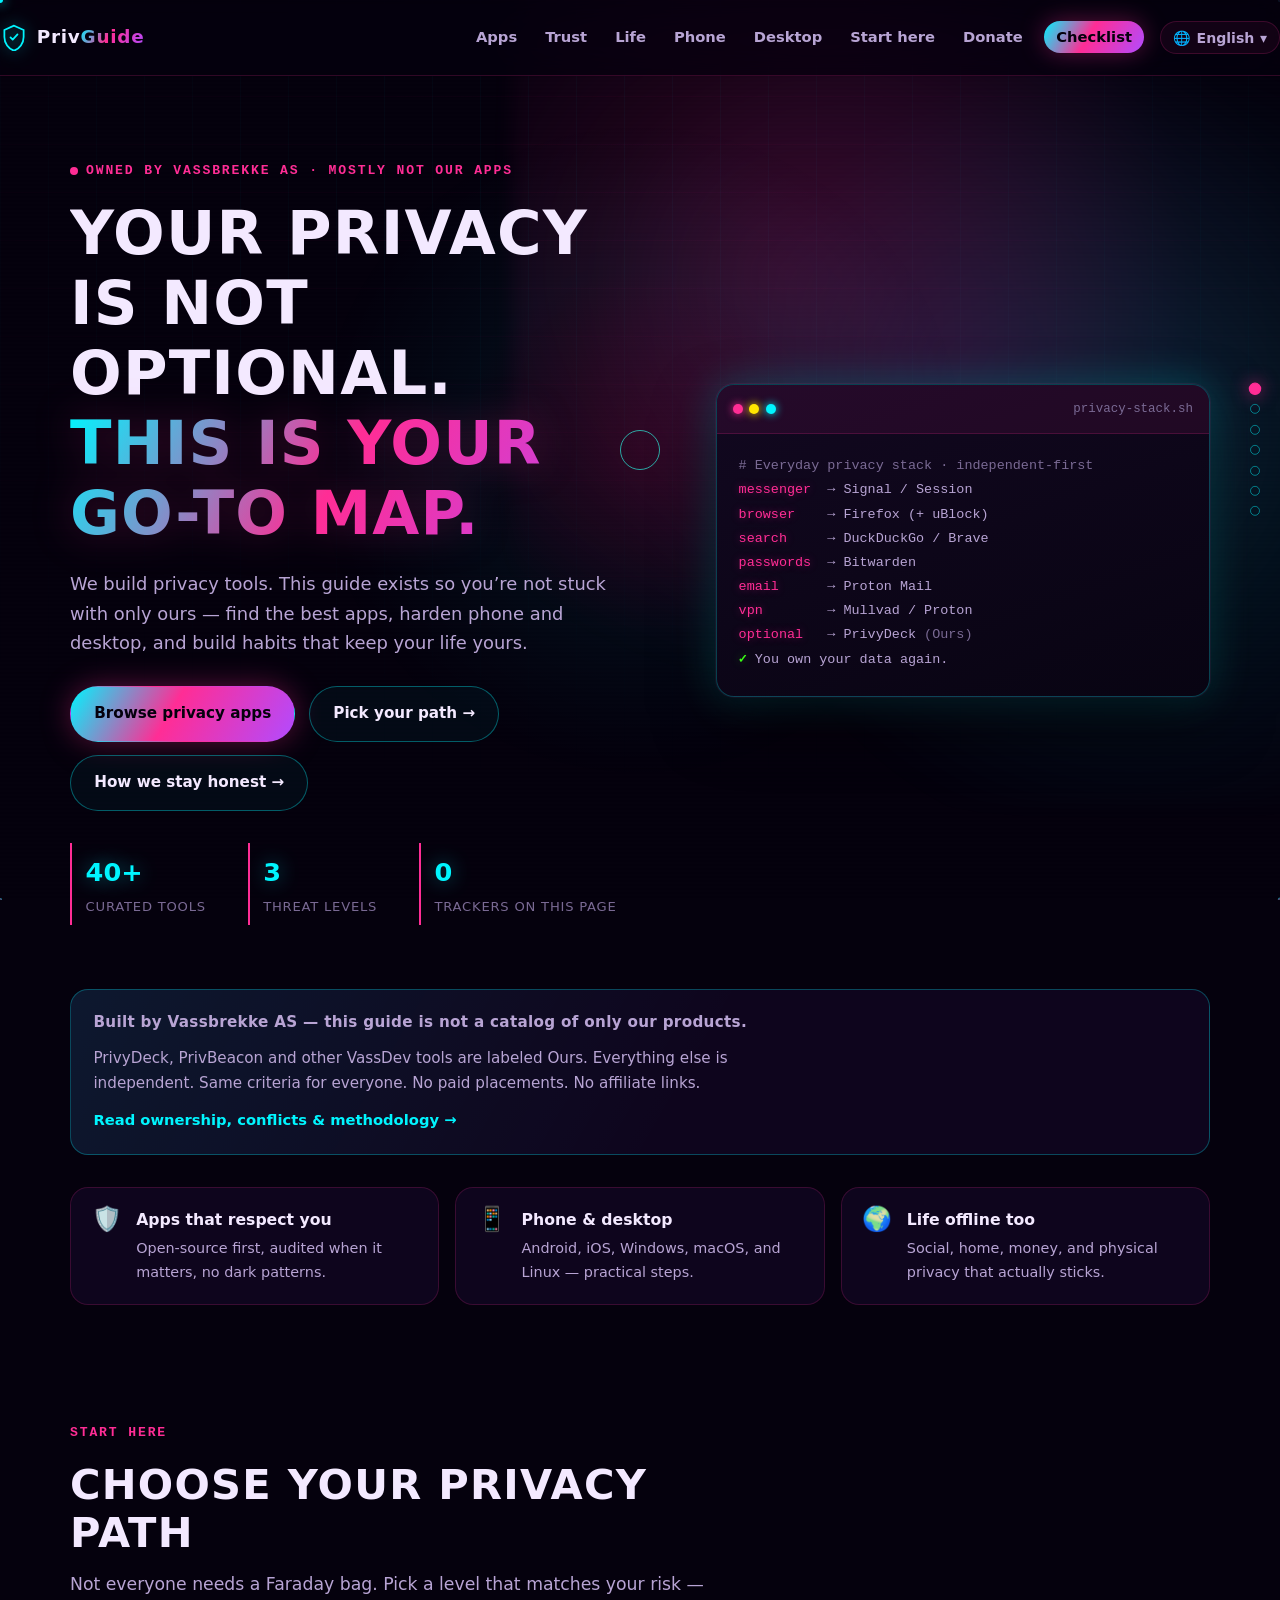
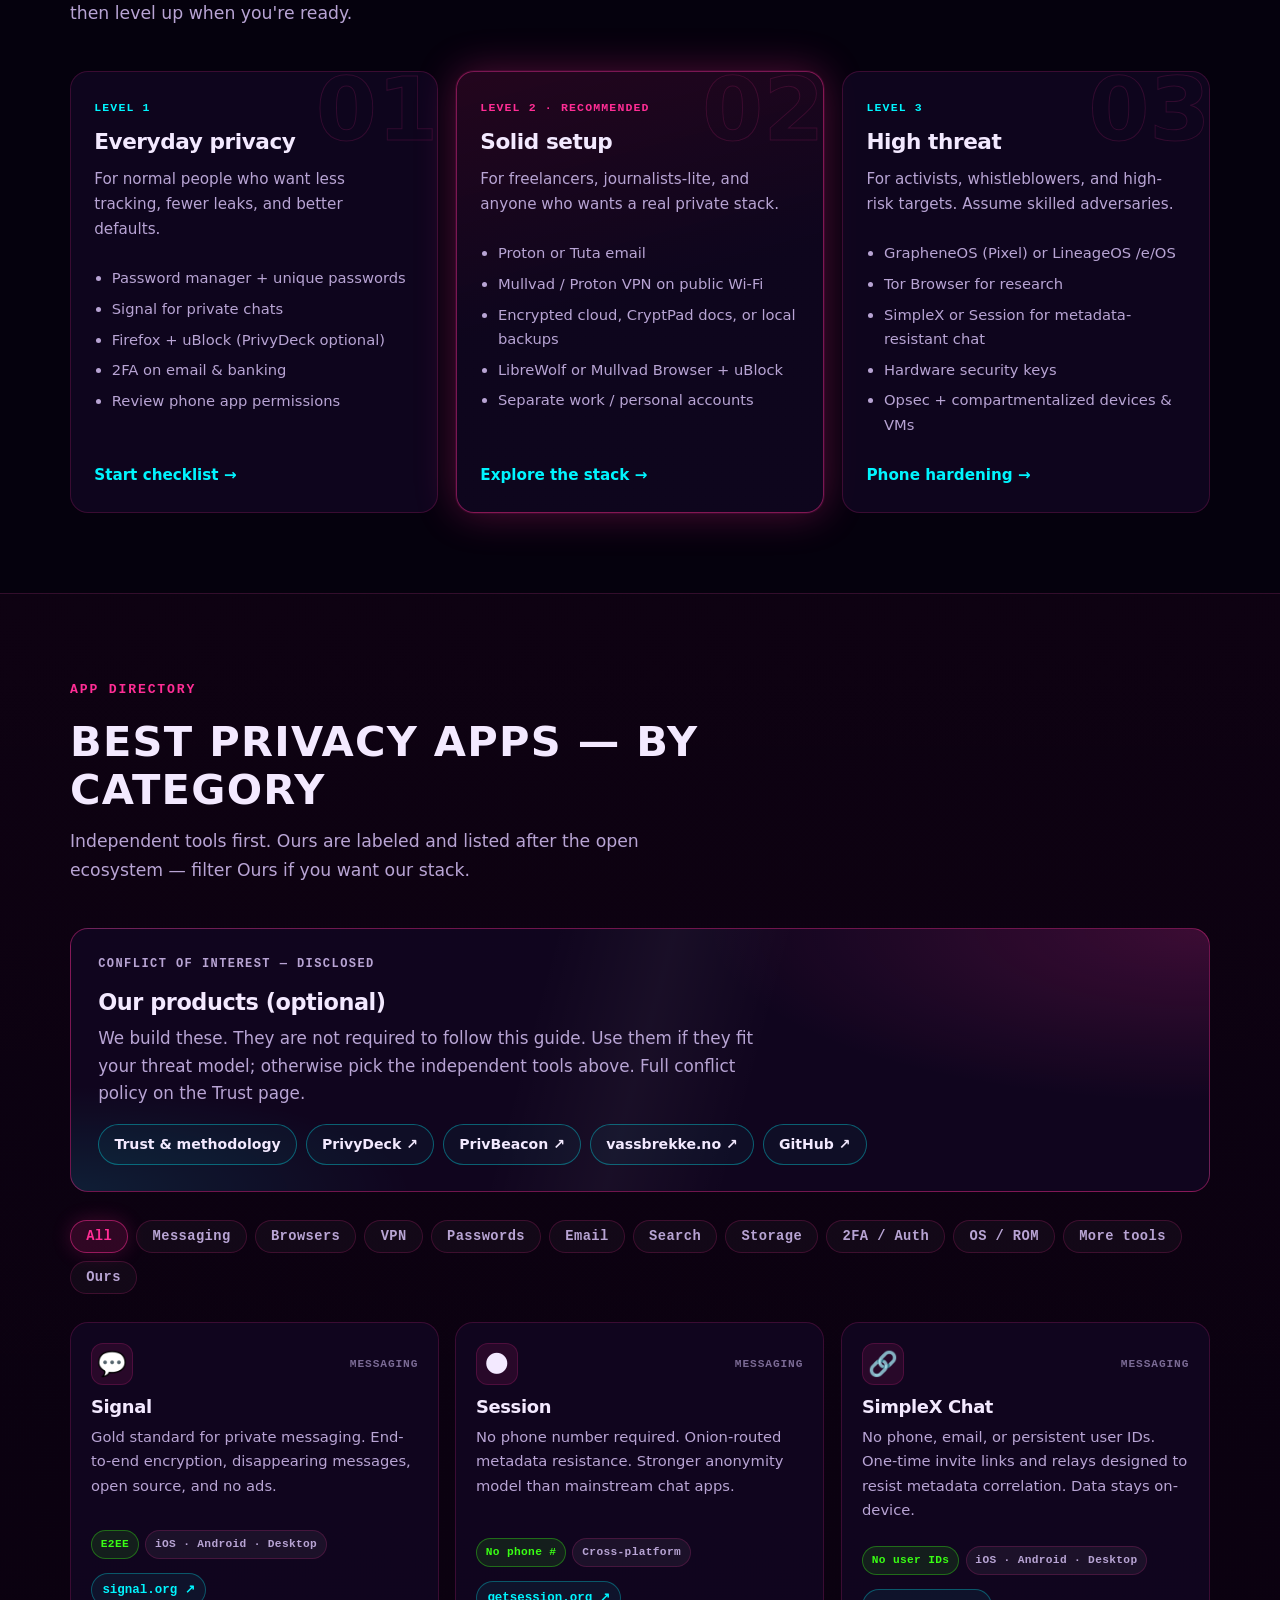
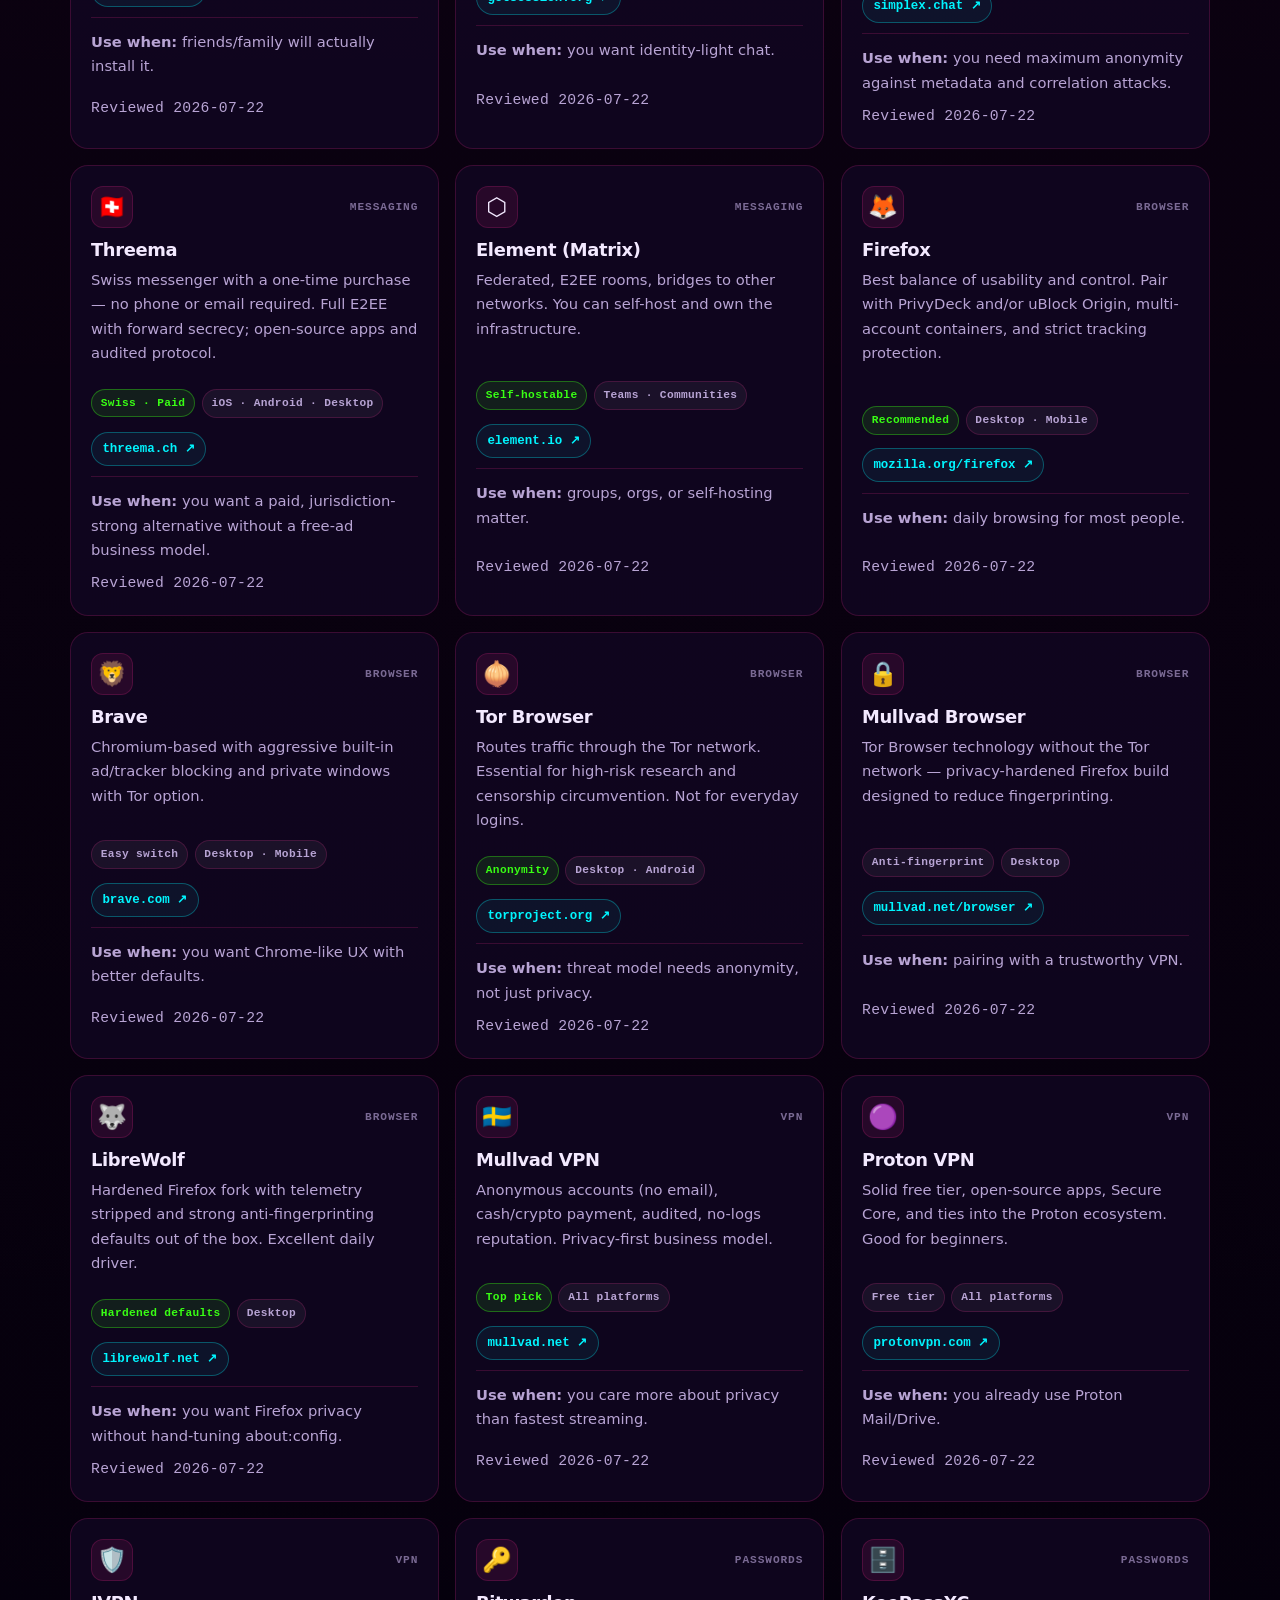
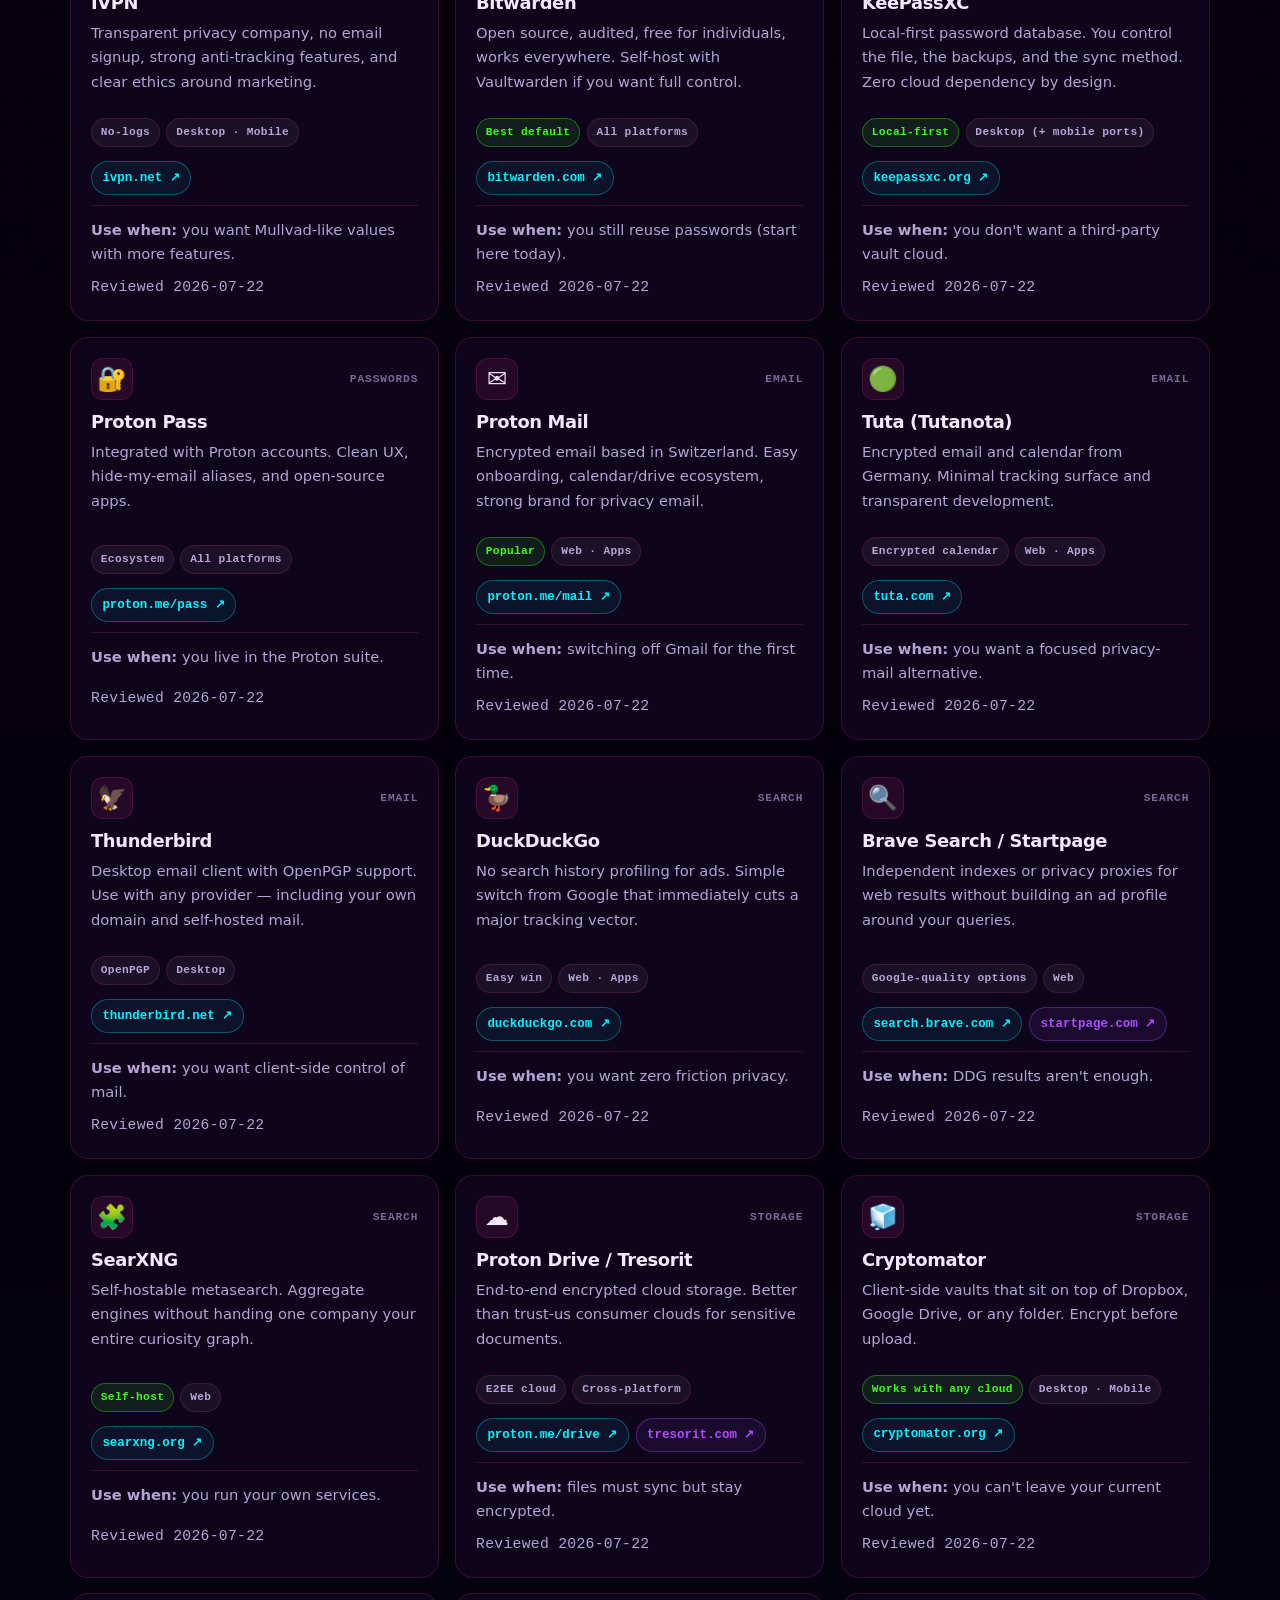
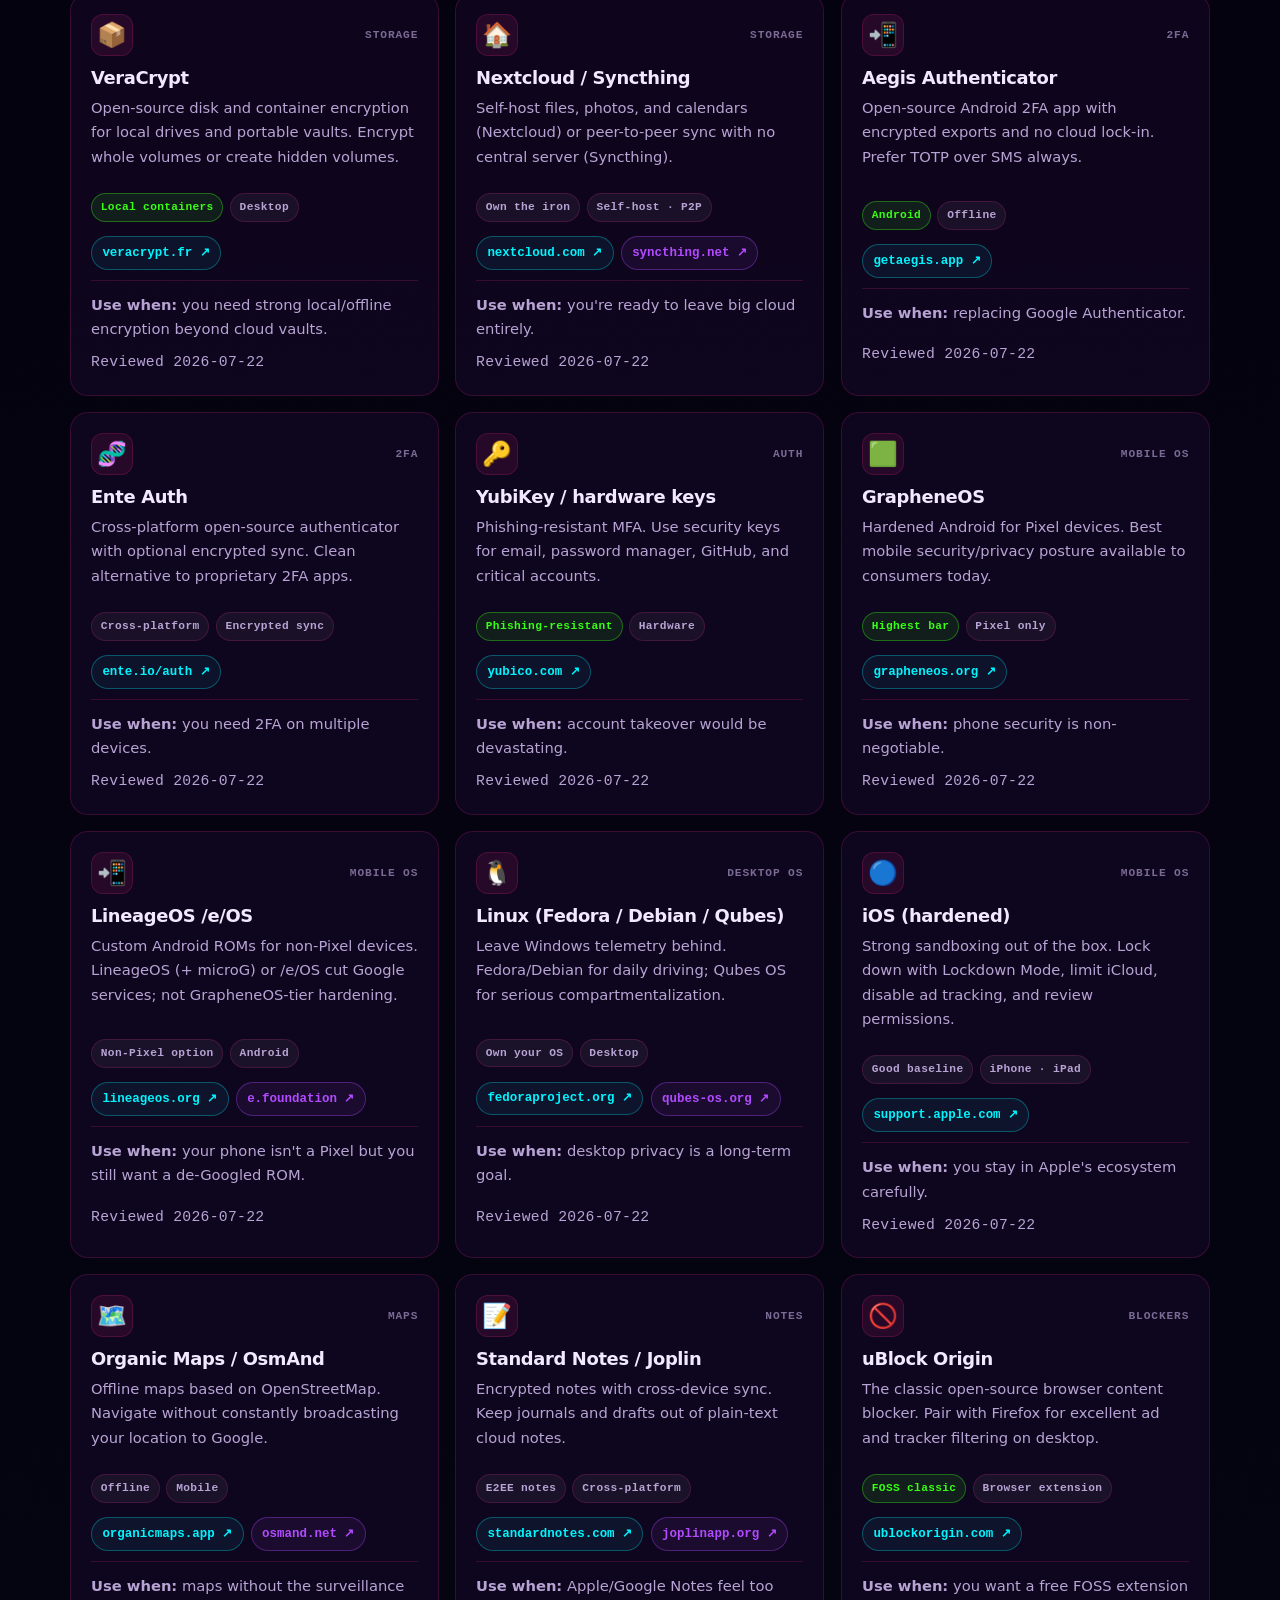
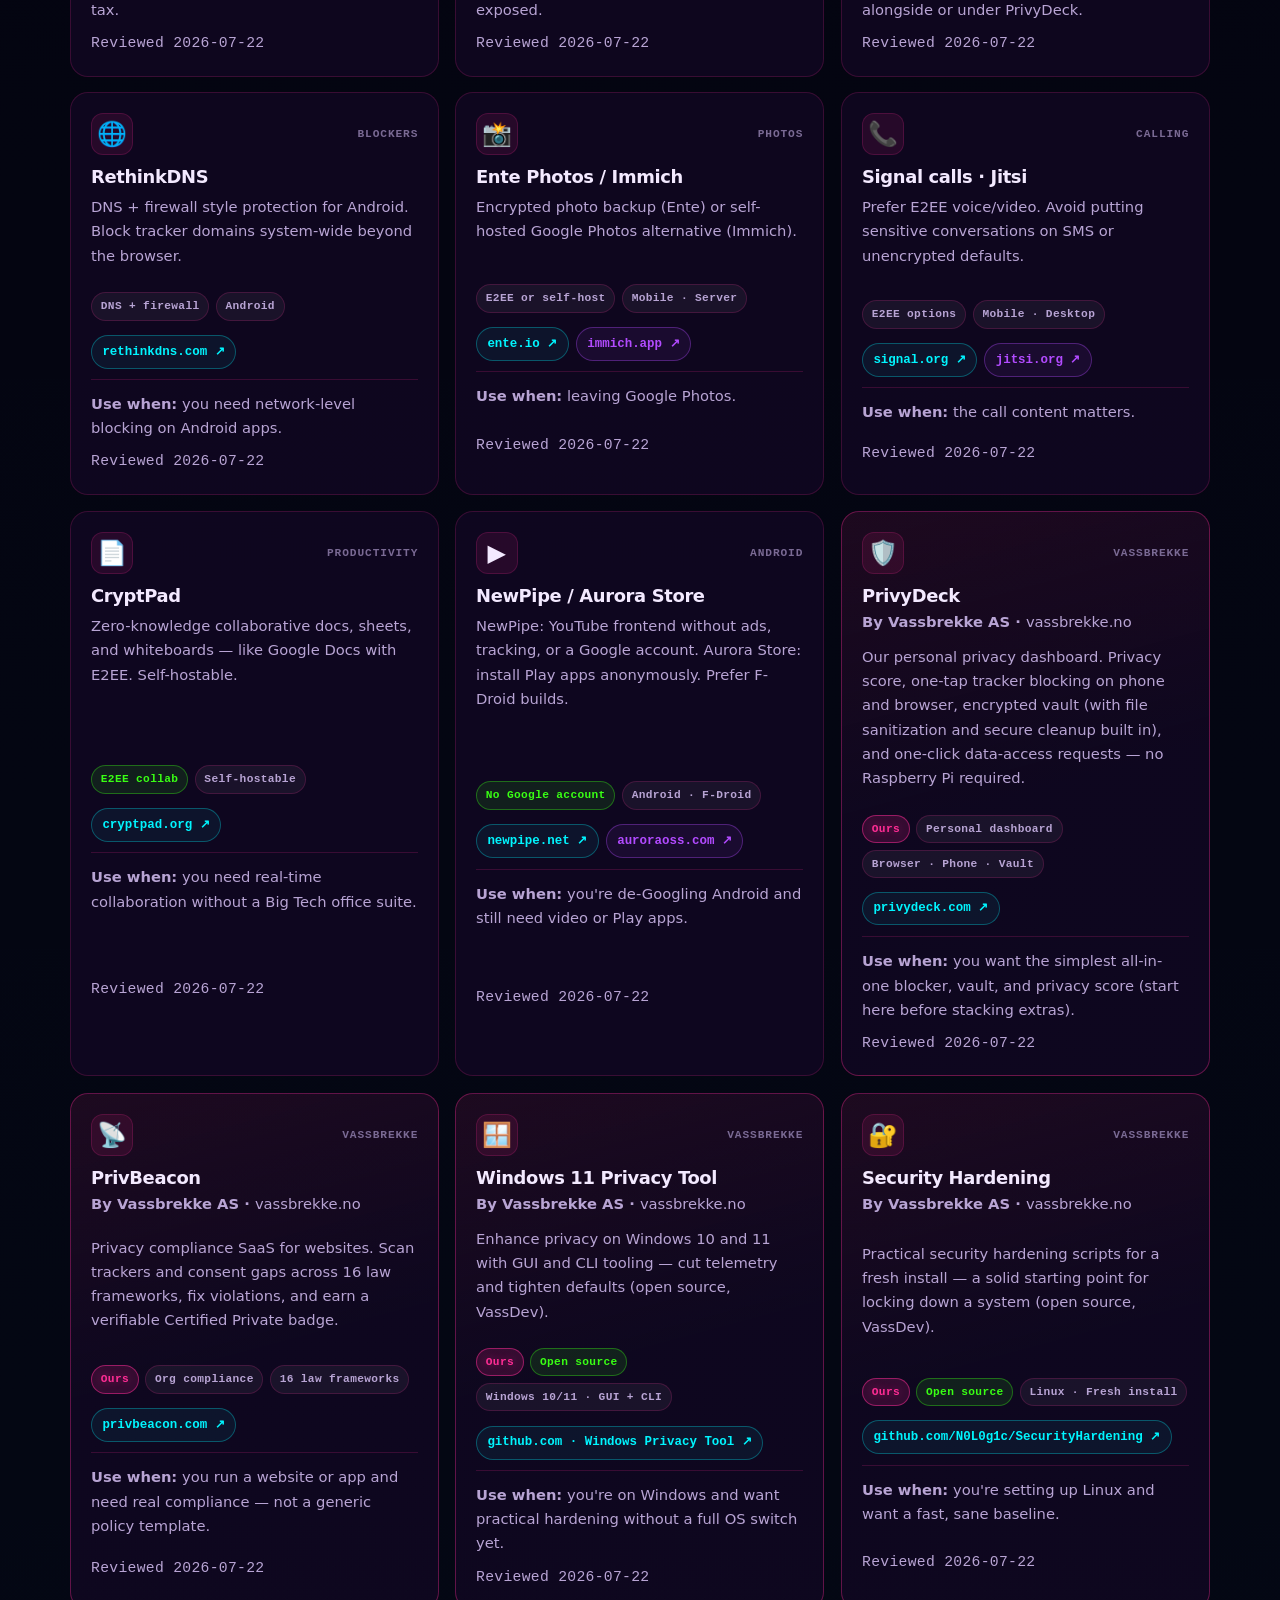
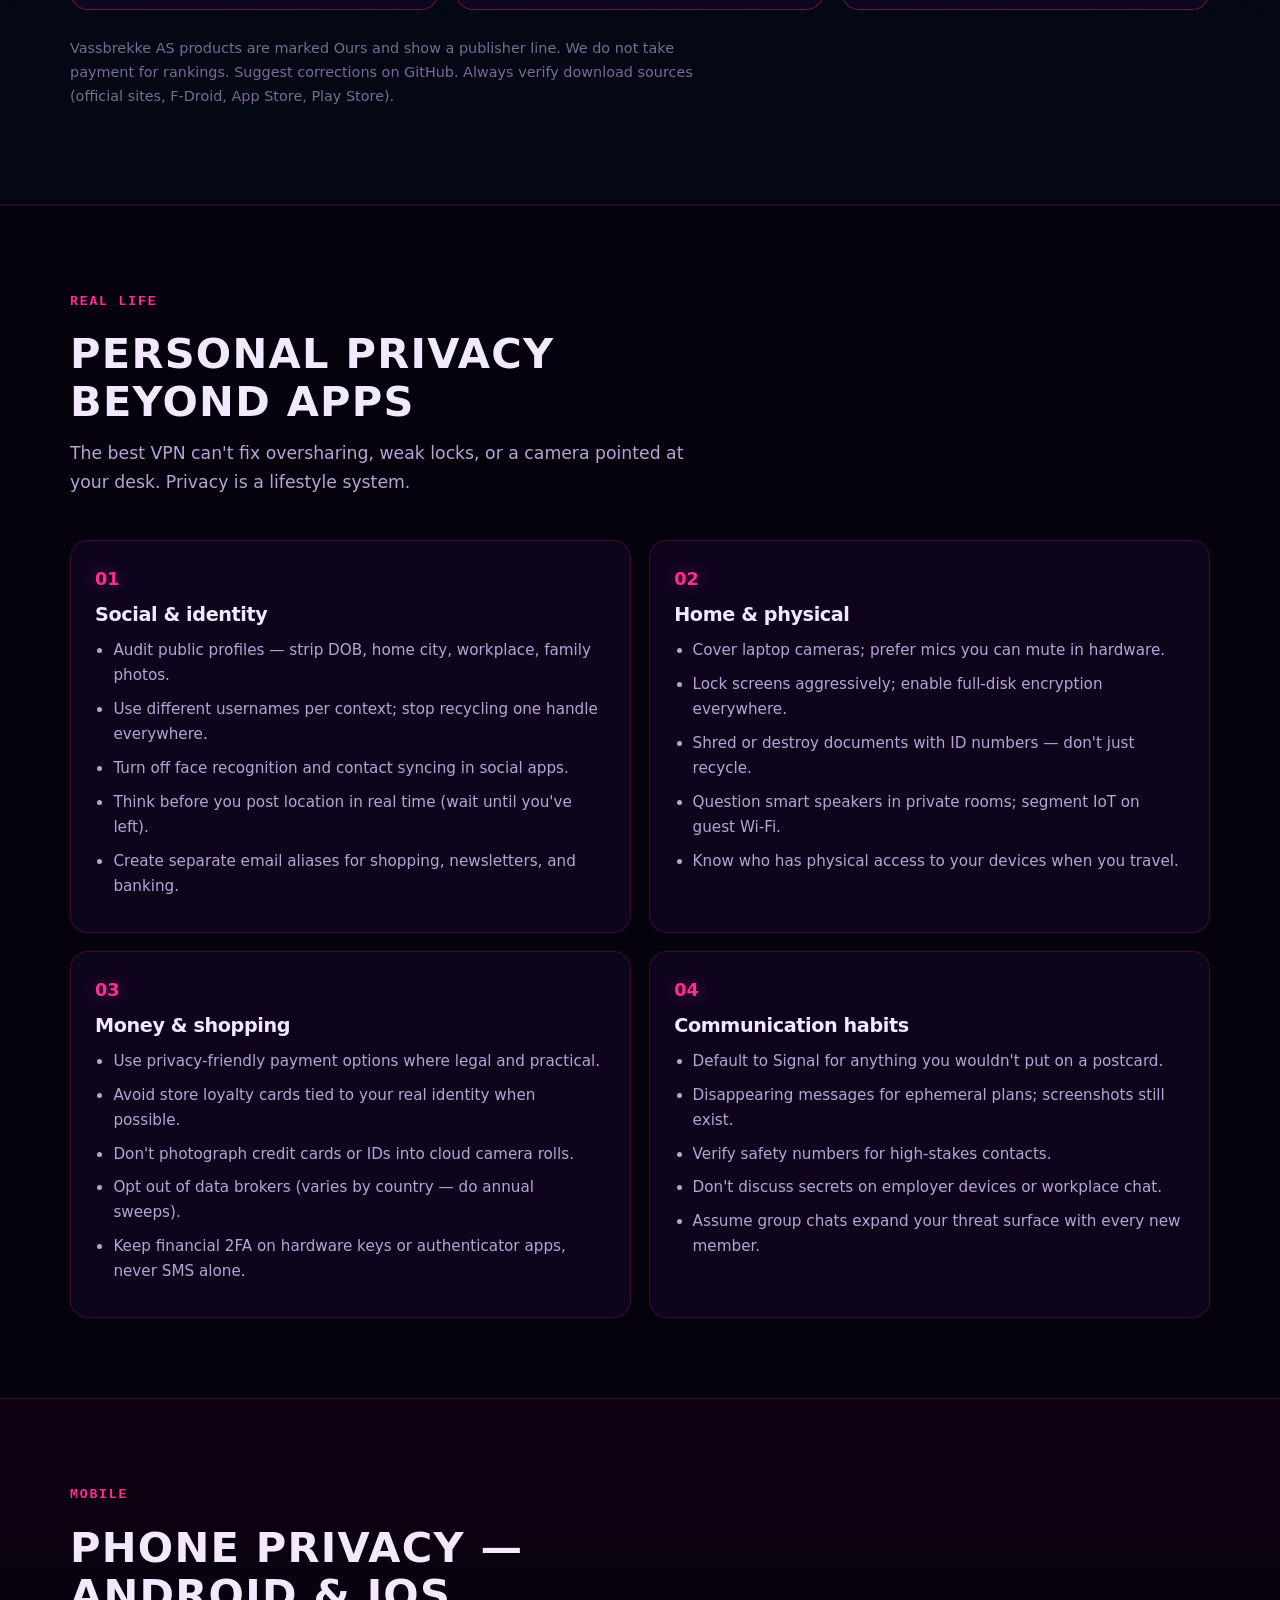
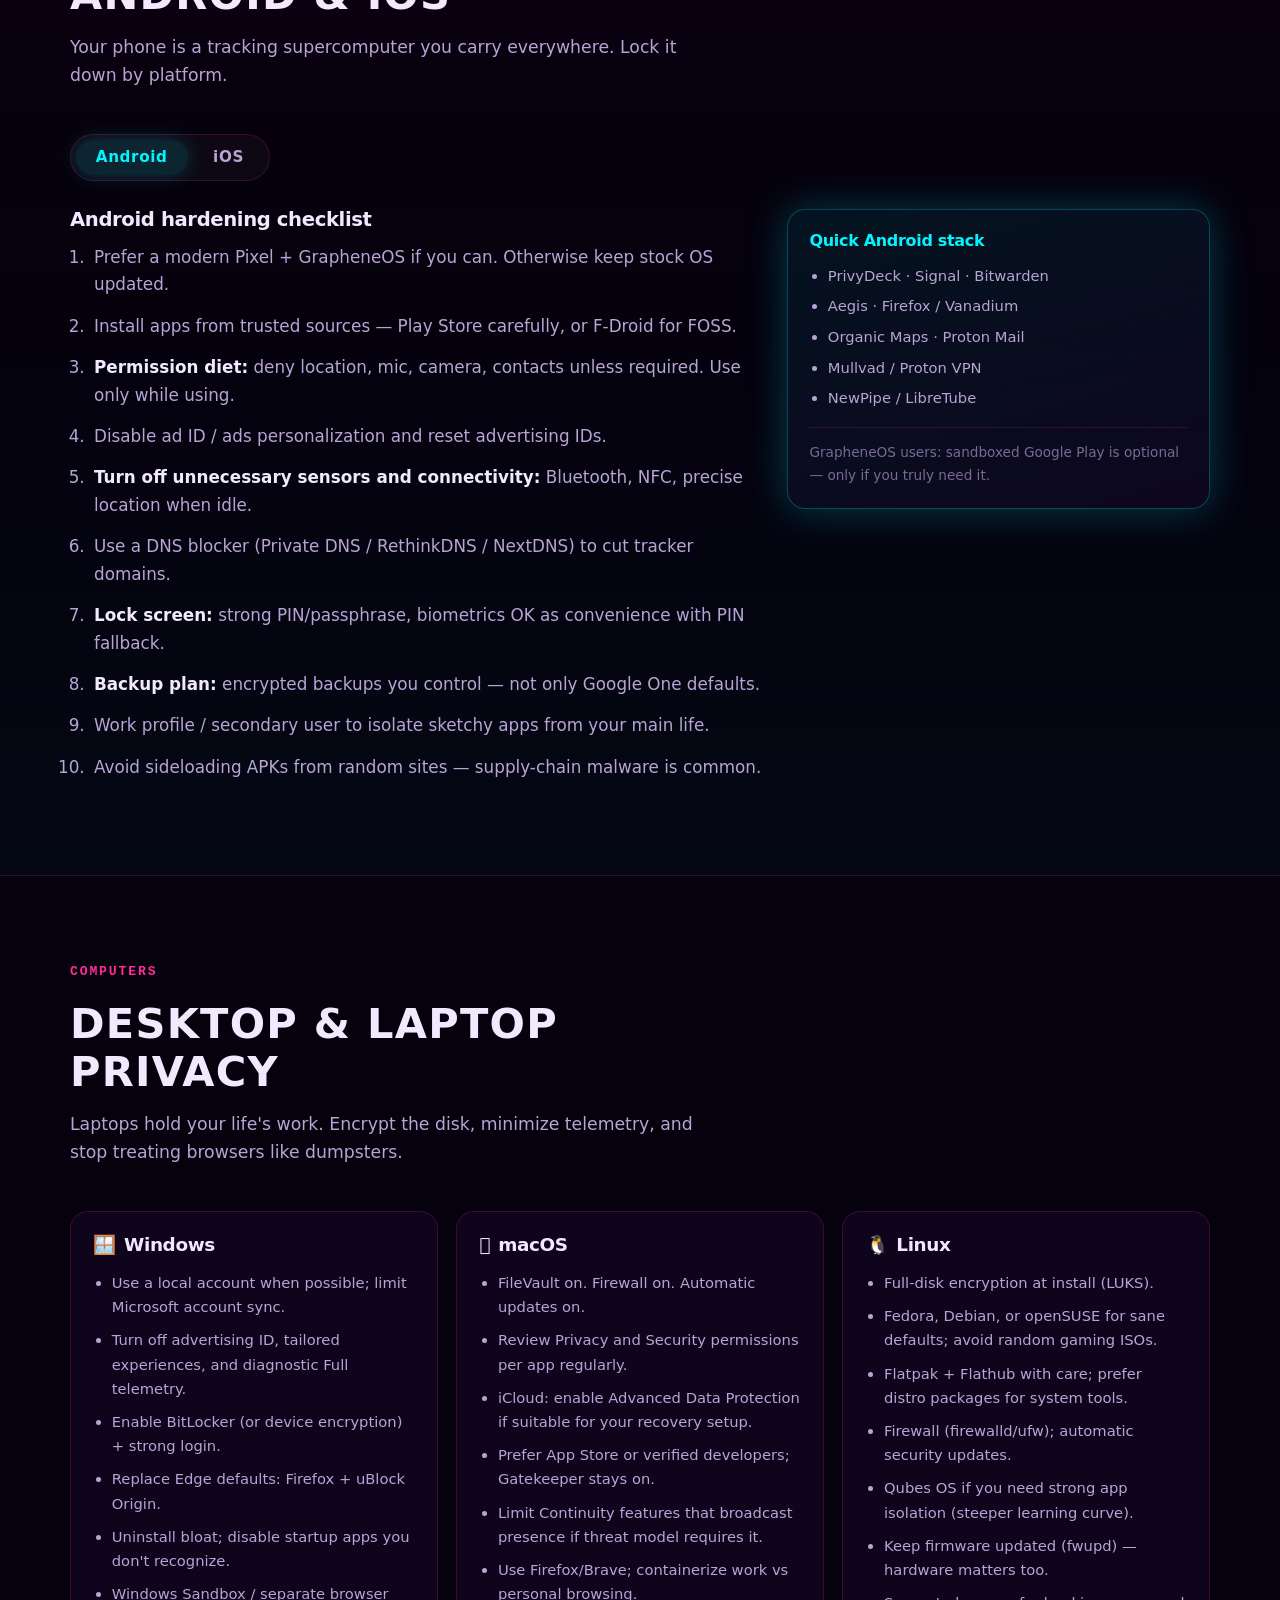
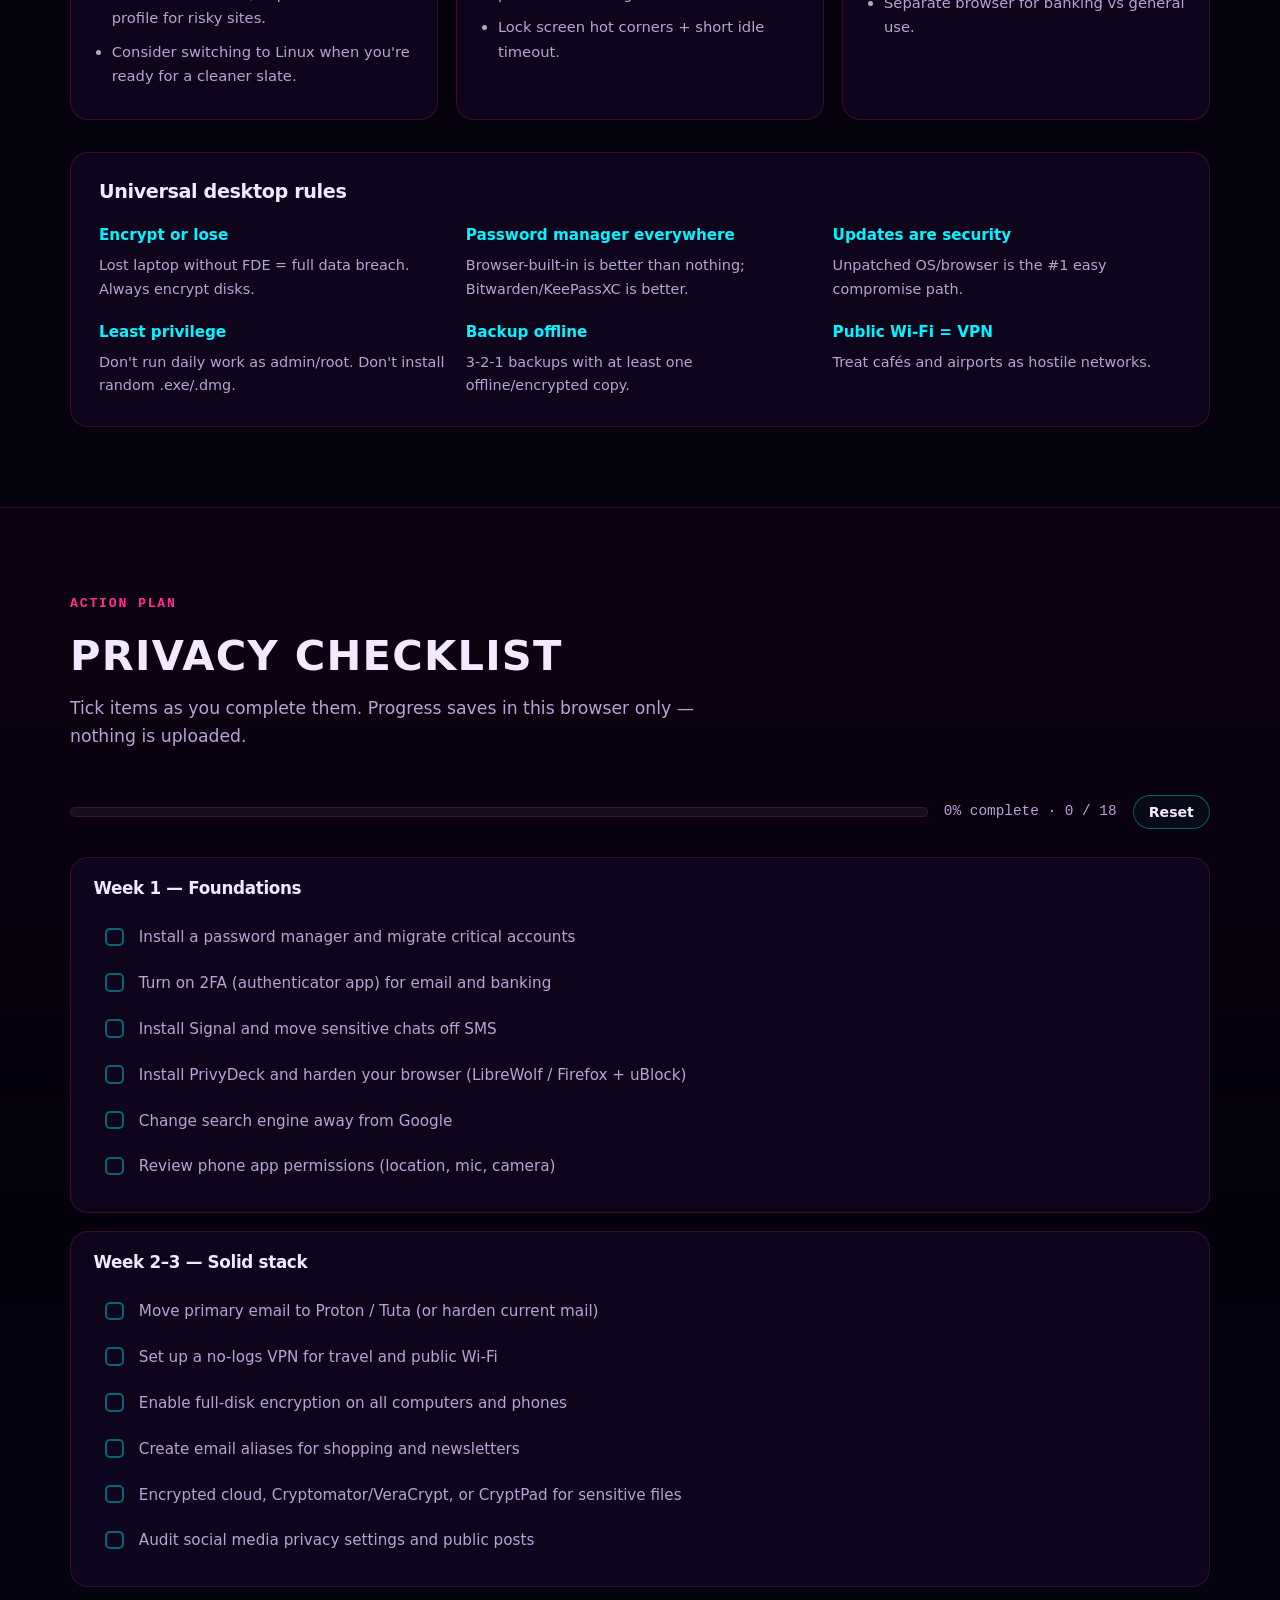
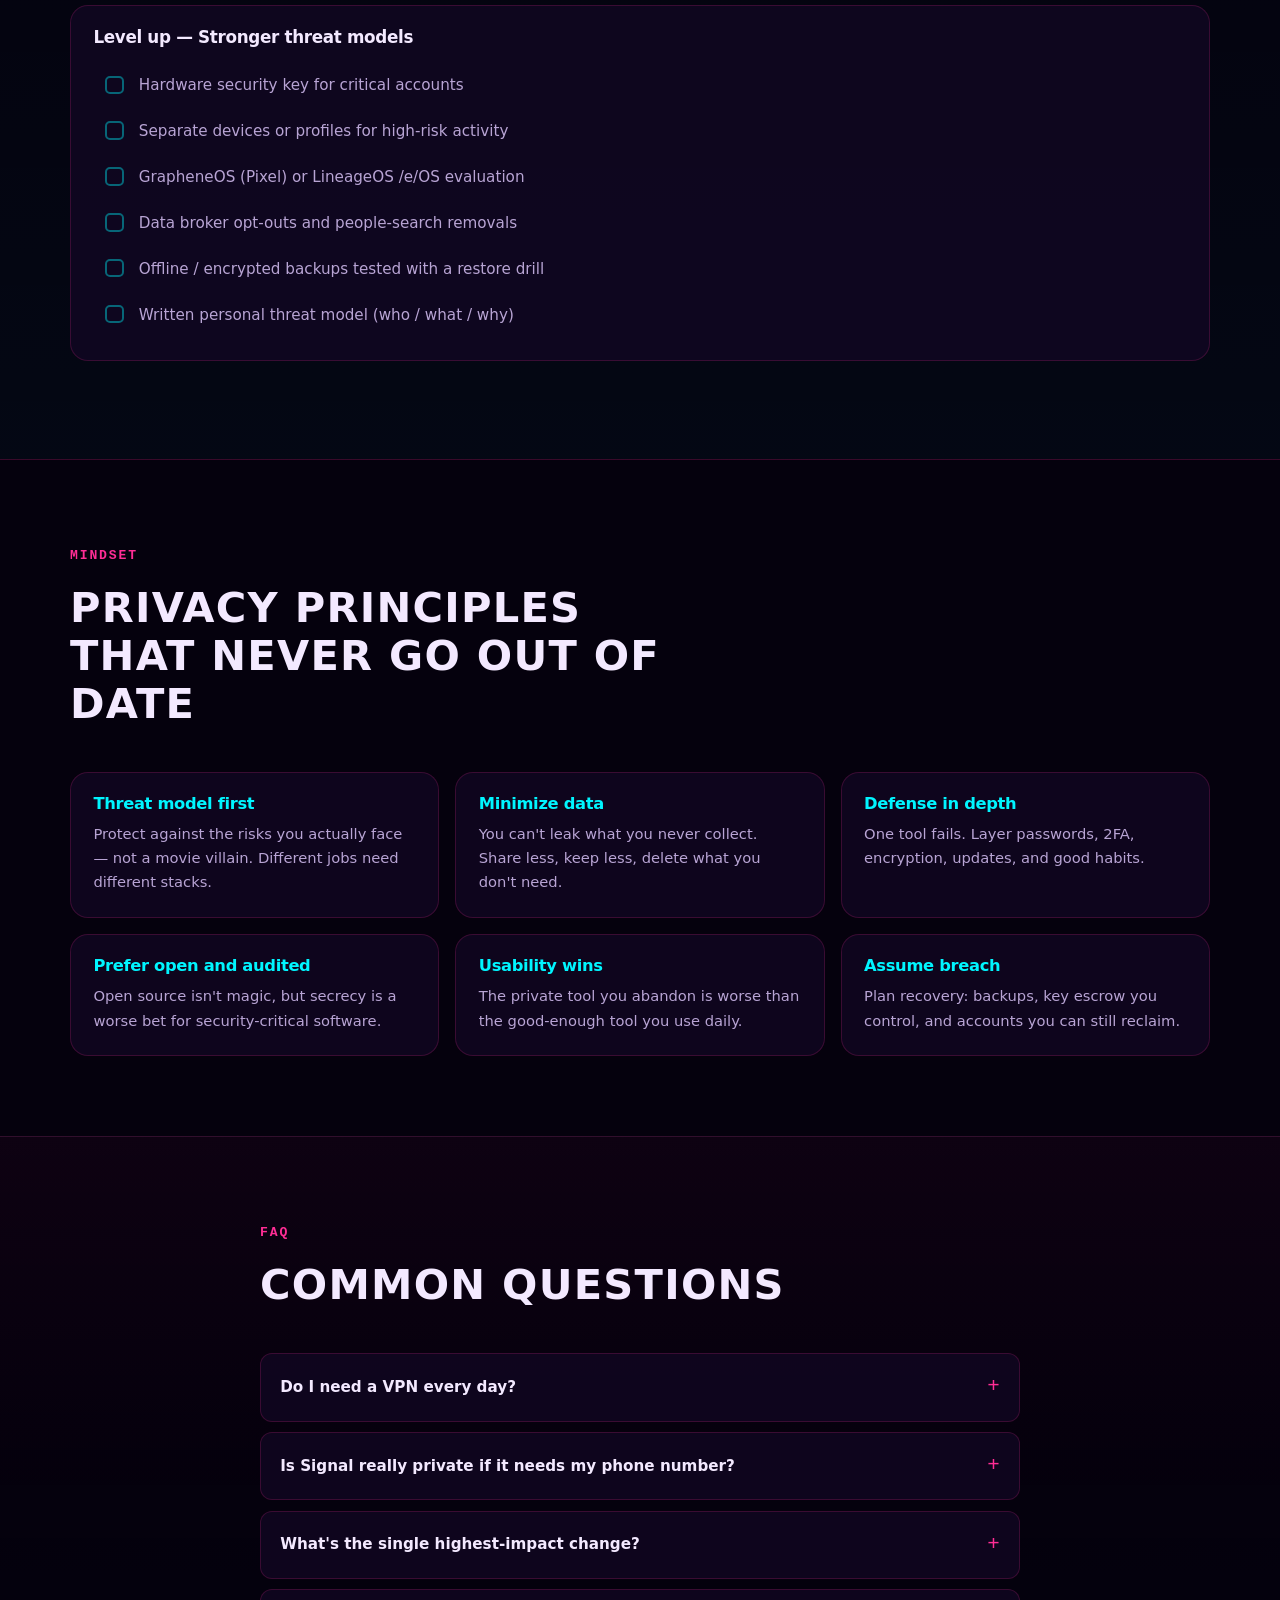
==== commit 34e2244a: "Add high-value privacy apps and refresh Level 2–3 paths. Expand the curated catalog with SimpleX, Th" ====
--- a/index.html
+++ b/index.html
@@ -130,6 +130,30 @@
       "position": 3,
       "item": {
         "@type": "SoftwareApplication",
+        "name": "SimpleX Chat",
+        "url": "https://simplex.chat",
+        "applicationCategory": "SecurityApplication",
+        "operatingSystem": "Android, iOS, Windows, macOS, Linux",
+        "description": "No phone, email, or persistent user IDs. One-time invite links and relays designed to resist metadata correlation. Data stays on-device."
+      }
+    },
+    {
+      "@type": "ListItem",
+      "position": 4,
+      "item": {
+        "@type": "SoftwareApplication",
+        "name": "Threema",
+        "url": "https://threema.ch",
+        "applicationCategory": "SecurityApplication",
+        "operatingSystem": "Android, iOS, Windows, macOS, Linux",
+        "description": "Swiss messenger with a one-time purchase — no phone or email required. Full E2EE with forward secrecy; open-source apps and audited protocol."
+      }
+    },
+    {
+      "@type": "ListItem",
+      "position": 5,
+      "item": {
+        "@type": "SoftwareApplication",
         "name": "Element (Matrix)",
         "url": "https://element.io",
         "applicationCategory": "SecurityApplication",
@@ -139,7 +163,7 @@
     },
     {
       "@type": "ListItem",
-      "position": 4,
+      "position": 6,
       "item": {
         "@type": "SoftwareApplication",
         "name": "Firefox",
@@ -151,7 +175,7 @@
     },
     {
       "@type": "ListItem",
-      "position": 5,
+      "position": 7,
       "item": {
         "@type": "SoftwareApplication",
         "name": "Brave",
@@ -163,7 +187,7 @@
     },
     {
       "@type": "ListItem",
-      "position": 6,
+      "position": 8,
       "item": {
         "@type": "SoftwareApplication",
         "name": "Tor Browser",
@@ -175,7 +199,7 @@
     },
     {
       "@type": "ListItem",
-      "position": 7,
+      "position": 9,
       "item": {
         "@type": "SoftwareApplication",
         "name": "Mullvad Browser",
@@ -187,7 +211,19 @@
     },
     {
       "@type": "ListItem",
-      "position": 8,
+      "position": 10,
+      "item": {
+        "@type": "SoftwareApplication",
+        "name": "LibreWolf",
+        "url": "https://librewolf.net",
+        "applicationCategory": "SecurityApplication",
+        "operatingSystem": "Android, iOS, Windows, macOS, Linux",
+        "description": "Hardened Firefox fork with telemetry stripped and strong anti-fingerprinting defaults out of the box. Excellent daily driver."
+      }
+    },
+    {
+      "@type": "ListItem",
+      "position": 11,
       "item": {
         "@type": "SoftwareApplication",
         "name": "Mullvad VPN",
@@ -199,7 +235,7 @@
     },
     {
       "@type": "ListItem",
-      "position": 9,
+      "position": 12,
       "item": {
         "@type": "SoftwareApplication",
         "name": "Proton VPN",
@@ -211,7 +247,7 @@
     },
     {
       "@type": "ListItem",
-      "position": 10,
+      "position": 13,
       "item": {
         "@type": "SoftwareApplication",
         "name": "IVPN",
@@ -223,7 +259,7 @@
     },
     {
       "@type": "ListItem",
-      "position": 11,
+      "position": 14,
       "item": {
         "@type": "SoftwareApplication",
         "name": "Bitwarden",
@@ -235,7 +271,7 @@
     },
     {
       "@type": "ListItem",
-      "position": 12,
+      "position": 15,
       "item": {
         "@type": "SoftwareApplication",
         "name": "KeePassXC",
@@ -247,7 +283,7 @@
     },
     {
       "@type": "ListItem",
-      "position": 13,
+      "position": 16,
       "item": {
         "@type": "SoftwareApplication",
         "name": "Proton Pass",
@@ -259,7 +295,7 @@
     },
     {
       "@type": "ListItem",
-      "position": 14,
+      "position": 17,
       "item": {
         "@type": "SoftwareApplication",
         "name": "Proton Mail",
@@ -271,7 +307,7 @@
     },
     {
       "@type": "ListItem",
-      "position": 15,
+      "position": 18,
       "item": {
         "@type": "SoftwareApplication",
         "name": "Tuta (Tutanota)",
@@ -283,7 +319,7 @@
     },
     {
       "@type": "ListItem",
-      "position": 16,
+      "position": 19,
       "item": {
         "@type": "SoftwareApplication",
         "name": "Thunderbird",
@@ -295,7 +331,7 @@
     },
     {
       "@type": "ListItem",
-      "position": 17,
+      "position": 20,
       "item": {
         "@type": "SoftwareApplication",
         "name": "DuckDuckGo",
@@ -307,7 +343,7 @@
     },
     {
       "@type": "ListItem",
-      "position": 18,
+      "position": 21,
       "item": {
         "@type": "SoftwareApplication",
         "name": "Brave Search / Startpage",
@@ -319,7 +355,7 @@
     },
     {
       "@type": "ListItem",
-      "position": 19,
+      "position": 22,
       "item": {
         "@type": "SoftwareApplication",
         "name": "SearXNG",
@@ -331,7 +367,7 @@
     },
     {
       "@type": "ListItem",
-      "position": 20,
+      "position": 23,
       "item": {
         "@type": "SoftwareApplication",
         "name": "Proton Drive / Tresorit",
@@ -343,7 +379,7 @@
     },
     {
       "@type": "ListItem",
-      "position": 21,
+      "position": 24,
       "item": {
         "@type": "SoftwareApplication",
         "name": "Cryptomator",
@@ -355,7 +391,19 @@
     },
     {
       "@type": "ListItem",
-      "position": 22,
+      "position": 25,
+      "item": {
+        "@type": "SoftwareApplication",
+        "name": "VeraCrypt",
+        "url": "https://www.veracrypt.fr",
+        "applicationCategory": "SecurityApplication",
+        "operatingSystem": "Android, iOS, Windows, macOS, Linux",
+        "description": "Open-source disk and container encryption for local drives and portable vaults. Encrypt whole volumes or create hidden volumes."
+      }
+    },
+    {
+      "@type": "ListItem",
+      "position": 26,
       "item": {
         "@type": "SoftwareApplication",
         "name": "Nextcloud / Syncthing",
@@ -367,7 +415,7 @@
     },
     {
       "@type": "ListItem",
-      "position": 23,
+      "position": 27,
       "item": {
         "@type": "SoftwareApplication",
         "name": "Aegis Authenticator",
@@ -379,7 +427,7 @@
     },
     {
       "@type": "ListItem",
-      "position": 24,
+      "position": 28,
       "item": {
         "@type": "SoftwareApplication",
         "name": "Ente Auth",
@@ -391,7 +439,7 @@
     },
     {
       "@type": "ListItem",
-      "position": 25,
+      "position": 29,
       "item": {
         "@type": "SoftwareApplication",
         "name": "YubiKey / hardware keys",
@@ -403,7 +451,7 @@
     },
     {
       "@type": "ListItem",
-      "position": 26,
+      "position": 30,
       "item": {
         "@type": "SoftwareApplication",
         "name": "GrapheneOS",
@@ -415,7 +463,19 @@
     },
     {
       "@type": "ListItem",
-      "position": 27,
+      "position": 31,
+      "item": {
+        "@type": "SoftwareApplication",
+        "name": "LineageOS /e/OS",
+        "url": "https://lineageos.org",
+        "applicationCategory": "SecurityApplication",
+        "operatingSystem": "Android, iOS, Windows, macOS, Linux",
+        "description": "Custom Android ROMs for non-Pixel devices. LineageOS (+ microG) or /e/OS cut Google services; not GrapheneOS-tier hardening."
+      }
+    },
+    {
+      "@type": "ListItem",
+      "position": 32,
       "item": {
         "@type": "SoftwareApplication",
         "name": "Linux (Fedora / Debian / Qubes)",
@@ -427,7 +487,7 @@
     },
     {
       "@type": "ListItem",
-      "position": 28,
+      "position": 33,
       "item": {
         "@type": "SoftwareApplication",
         "name": "iOS (hardened)",
@@ -439,7 +499,7 @@
     },
     {
       "@type": "ListItem",
-      "position": 29,
+      "position": 34,
       "item": {
         "@type": "SoftwareApplication",
         "name": "Organic Maps / OsmAnd",
@@ -451,7 +511,7 @@
     },
     {
       "@type": "ListItem",
-      "position": 30,
+      "position": 35,
       "item": {
         "@type": "SoftwareApplication",
         "name": "Standard Notes / Joplin",
@@ -463,7 +523,7 @@
     },
     {
       "@type": "ListItem",
-      "position": 31,
+      "position": 36,
       "item": {
         "@type": "SoftwareApplication",
         "name": "uBlock Origin",
@@ -475,7 +535,7 @@
     },
     {
       "@type": "ListItem",
-      "position": 32,
+      "position": 37,
       "item": {
         "@type": "SoftwareApplication",
         "name": "RethinkDNS",
@@ -487,7 +547,7 @@
     },
     {
       "@type": "ListItem",
-      "position": 33,
+      "position": 38,
       "item": {
         "@type": "SoftwareApplication",
         "name": "Ente Photos / Immich",
@@ -499,7 +559,7 @@
     },
     {
       "@type": "ListItem",
-      "position": 34,
+      "position": 39,
       "item": {
         "@type": "SoftwareApplication",
         "name": "Signal calls · Jitsi",
@@ -511,7 +571,31 @@
     },
     {
       "@type": "ListItem",
-      "position": 35,
+      "position": 40,
+      "item": {
+        "@type": "SoftwareApplication",
+        "name": "CryptPad",
+        "url": "https://cryptpad.org",
+        "applicationCategory": "SecurityApplication",
+        "operatingSystem": "Android, iOS, Windows, macOS, Linux",
+        "description": "Zero-knowledge collaborative docs, sheets, and whiteboards — like Google Docs with E2EE. Self-hostable."
+      }
+    },
+    {
+      "@type": "ListItem",
+      "position": 41,
+      "item": {
+        "@type": "SoftwareApplication",
+        "name": "NewPipe / Aurora Store",
+        "url": "https://newpipe.net",
+        "applicationCategory": "SecurityApplication",
+        "operatingSystem": "Android, iOS, Windows, macOS, Linux",
+        "description": "NewPipe: YouTube frontend without ads, tracking, or a Google account. Aurora Store: install Play apps anonymously. Prefer F-Droid builds."
+      }
+    },
+    {
+      "@type": "ListItem",
+      "position": 42,
       "item": {
         "@type": "SoftwareApplication",
         "name": "PrivyDeck",
@@ -523,7 +607,7 @@
     },
     {
       "@type": "ListItem",
-      "position": 36,
+      "position": 43,
       "item": {
         "@type": "SoftwareApplication",
         "name": "PrivBeacon",
@@ -535,7 +619,7 @@
     },
     {
       "@type": "ListItem",
-      "position": 37,
+      "position": 44,
       "item": {
         "@type": "SoftwareApplication",
         "name": "Windows 11 Privacy Tool",
@@ -547,7 +631,7 @@
     },
     {
       "@type": "ListItem",
-      "position": 38,
+      "position": 45,
       "item": {
         "@type": "SoftwareApplication",
         "name": "Security Hardening",
@@ -660,8 +744,8 @@
     {
       "@type": "HowToStep",
       "position": 4,
-      "name": "Install PrivyDeck and harden your browser (Firefox + uBlock optional)",
-      "text": "Install PrivyDeck and harden your browser (Firefox + uBlock optional)"
+      "name": "Install PrivyDeck and harden your browser (LibreWolf / Firefox + uBlock)",
+      "text": "Install PrivyDeck and harden your browser (LibreWolf / Firefox + uBlock)"
     },
     {
       "@type": "HowToStep",
@@ -854,8 +938,8 @@
             <ul>
               <li>Proton or Tuta email</li>
               <li>Mullvad / Proton VPN on public Wi‑Fi</li>
-              <li>Encrypted cloud or local backups</li>
-              <li>Hardened browser profile</li>
+              <li>Encrypted cloud, CryptPad docs, or local backups</li>
+              <li>LibreWolf or Mullvad Browser + uBlock</li>
               <li>Separate work / personal accounts</li>
             </ul>
             <a href="#apps" class="path-link" data-level="solid">Explore the stack →</a>
@@ -865,11 +949,11 @@
             <h3>High threat</h3>
             <p>For activists, whistleblowers, and high-risk targets. Assume skilled adversaries.</p>
             <ul>
-              <li>GrapheneOS / de-Googled Android</li>
+              <li>GrapheneOS (Pixel) or LineageOS /e/OS</li>
               <li>Tor Browser for research</li>
-              <li>Compartmentalized devices & VMs</li>
+              <li>SimpleX or Session for metadata-resistant chat</li>
               <li>Hardware security keys</li>
-              <li>Opsec discipline (no weak links)</li>
+              <li>Opsec + compartmentalized devices & VMs</li>
             </ul>
             <a href="#phone" class="path-link" data-level="advanced">Phone hardening →</a>
           </article>
@@ -930,7 +1014,7 @@
             <meta itemprop="applicationCategory" content="SecurityApplication" />
             
             <p class="app-why"><strong>Use when:</strong> friends/family will actually install it.</p>
-            <p class="app-reviewed"><time datetime="2026-07-18">Reviewed 2026-07-18</time></p>
+            <p class="app-reviewed"><time datetime="2026-07-22">Reviewed 2026-07-22</time></p>
           </article>
 
           <article class="app-card" data-cat="messaging" itemscope itemtype="https://schema.org/SoftwareApplication">
@@ -947,7 +1031,41 @@
             <meta itemprop="applicationCategory" content="SecurityApplication" />
             
             <p class="app-why"><strong>Use when:</strong> you want identity-light chat.</p>
-            <p class="app-reviewed"><time datetime="2026-07-18">Reviewed 2026-07-18</time></p>
+            <p class="app-reviewed"><time datetime="2026-07-22">Reviewed 2026-07-22</time></p>
+          </article>
+
+          <article class="app-card" data-cat="messaging" itemscope itemtype="https://schema.org/SoftwareApplication">
+            <div class="app-top">
+              <span class="app-icon" aria-hidden="true">🔗</span>
+              <span class="app-tag">Messaging</span>
+            </div>
+            <h3 itemprop="name">SimpleX Chat</h3>
+            
+            <p itemprop="description">No phone, email, or persistent user IDs. One-time invite links and relays designed to resist metadata correlation. Data stays on-device.</p>
+            <div class="app-meta"><span class="pill pill-good">No user IDs</span><span class="pill">iOS · Android · Desktop</span></div>
+            <div class="app-links"><a class="app-site" href="https://simplex.chat" target="_blank" rel="noopener noreferrer" title="SimpleX Chat">simplex.chat ↗</a></div>
+            <meta itemprop="url" content="https://simplex.chat" />
+            <meta itemprop="applicationCategory" content="SecurityApplication" />
+            
+            <p class="app-why"><strong>Use when:</strong> you need maximum anonymity against metadata and correlation attacks.</p>
+            <p class="app-reviewed"><time datetime="2026-07-22">Reviewed 2026-07-22</time></p>
+          </article>
+
+          <article class="app-card" data-cat="messaging" itemscope itemtype="https://schema.org/SoftwareApplication">
+            <div class="app-top">
+              <span class="app-icon" aria-hidden="true">🇨🇭</span>
+              <span class="app-tag">Messaging</span>
+            </div>
+            <h3 itemprop="name">Threema</h3>
+            
+            <p itemprop="description">Swiss messenger with a one-time purchase — no phone or email required. Full E2EE with forward secrecy; open-source apps and audited protocol.</p>
+            <div class="app-meta"><span class="pill pill-good">Swiss · Paid</span><span class="pill">iOS · Android · Desktop</span></div>
+            <div class="app-links"><a class="app-site" href="https://threema.ch" target="_blank" rel="noopener noreferrer" title="Threema">threema.ch ↗</a></div>
+            <meta itemprop="url" content="https://threema.ch" />
+            <meta itemprop="applicationCategory" content="SecurityApplication" />
+            
+            <p class="app-why"><strong>Use when:</strong> you want a paid, jurisdiction-strong alternative without a free-ad business model.</p>
+            <p class="app-reviewed"><time datetime="2026-07-22">Reviewed 2026-07-22</time></p>
           </article>
 
           <article class="app-card" data-cat="messaging" itemscope itemtype="https://schema.org/SoftwareApplication">
@@ -964,7 +1082,7 @@
             <meta itemprop="applicationCategory" content="SecurityApplication" />
             
             <p class="app-why"><strong>Use when:</strong> groups, orgs, or self-hosting matter.</p>
-            <p class="app-reviewed"><time datetime="2026-07-18">Reviewed 2026-07-18</time></p>
+            <p class="app-reviewed"><time datetime="2026-07-22">Reviewed 2026-07-22</time></p>
           </article>
 
           <article class="app-card" data-cat="browser" itemscope itemtype="https://schema.org/SoftwareApplication">
@@ -981,7 +1099,7 @@
             <meta itemprop="applicationCategory" content="SecurityApplication" />
             
             <p class="app-why"><strong>Use when:</strong> daily browsing for most people.</p>
-            <p class="app-reviewed"><time datetime="2026-07-18">Reviewed 2026-07-18</time></p>
+            <p class="app-reviewed"><time datetime="2026-07-22">Reviewed 2026-07-22</time></p>
           </article>
 
           <article class="app-card" data-cat="browser" itemscope itemtype="https://schema.org/SoftwareApplication">
@@ -998,7 +1116,7 @@
             <meta itemprop="applicationCategory" content="SecurityApplication" />
             
             <p class="app-why"><strong>Use when:</strong> you want Chrome-like UX with better defaults.</p>
-            <p class="app-reviewed"><time datetime="2026-07-18">Reviewed 2026-07-18</time></p>
+            <p class="app-reviewed"><time datetime="2026-07-22">Reviewed 2026-07-22</time></p>
           </article>
 
           <article class="app-card" data-cat="browser" itemscope itemtype="https://schema.org/SoftwareApplication">
@@ -1015,7 +1133,7 @@
             <meta itemprop="applicationCategory" content="SecurityApplication" />
             
             <p class="app-why"><strong>Use when:</strong> threat model needs anonymity, not just privacy.</p>
-            <p class="app-reviewed"><time datetime="2026-07-18">Reviewed 2026-07-18</time></p>
+            <p class="app-reviewed"><time datetime="2026-07-22">Reviewed 2026-07-22</time></p>
           </article>
 
           <article class="app-card" data-cat="browser" itemscope itemtype="https://schema.org/SoftwareApplication">
@@ -1032,7 +1150,24 @@
             <meta itemprop="applicationCategory" content="SecurityApplication" />
             
             <p class="app-why"><strong>Use when:</strong> pairing with a trustworthy VPN.</p>
-            <p class="app-reviewed"><time datetime="2026-07-18">Reviewed 2026-07-18</time></p>
+            <p class="app-reviewed"><time datetime="2026-07-22">Reviewed 2026-07-22</time></p>
+          </article>
+
+          <article class="app-card" data-cat="browser" itemscope itemtype="https://schema.org/SoftwareApplication">
+            <div class="app-top">
+              <span class="app-icon" aria-hidden="true">🐺</span>
+              <span class="app-tag">Browser</span>
+            </div>
+            <h3 itemprop="name">LibreWolf</h3>
+            
+            <p itemprop="description">Hardened Firefox fork with telemetry stripped and strong anti-fingerprinting defaults out of the box. Excellent daily driver.</p>
+            <div class="app-meta"><span class="pill pill-good">Hardened defaults</span><span class="pill">Desktop</span></div>
+            <div class="app-links"><a class="app-site" href="https://librewolf.net" target="_blank" rel="noopener noreferrer" title="LibreWolf">librewolf.net ↗</a></div>
+            <meta itemprop="url" content="https://librewolf.net" />
+            <meta itemprop="applicationCategory" content="SecurityApplication" />
+            
+            <p class="app-why"><strong>Use when:</strong> you want Firefox privacy without hand-tuning about:config.</p>
+            <p class="app-reviewed"><time datetime="2026-07-22">Reviewed 2026-07-22</time></p>
           </article>
 
           <article class="app-card" data-cat="vpn" itemscope itemtype="https://schema.org/SoftwareApplication">
@@ -1049,7 +1184,7 @@
             <meta itemprop="applicationCategory" content="SecurityApplication" />
             
             <p class="app-why"><strong>Use when:</strong> you care more about privacy than fastest streaming.</p>
-            <p class="app-reviewed"><time datetime="2026-07-18">Reviewed 2026-07-18</time></p>
+            <p class="app-reviewed"><time datetime="2026-07-22">Reviewed 2026-07-22</time></p>
           </article>
 
           <article class="app-card" data-cat="vpn" itemscope itemtype="https://schema.org/SoftwareApplication">
@@ -1066,7 +1201,7 @@
             <meta itemprop="applicationCategory" content="SecurityApplication" />
             
             <p class="app-why"><strong>Use when:</strong> you already use Proton Mail/Drive.</p>
-            <p class="app-reviewed"><time datetime="2026-07-18">Reviewed 2026-07-18</time></p>
+            <p class="app-reviewed"><time datetime="2026-07-22">Reviewed 2026-07-22</time></p>
           </article>
 
           <article class="app-card" data-cat="vpn" itemscope itemtype="https://schema.org/SoftwareApplication">
@@ -1083,7 +1218,7 @@
             <meta itemprop="applicationCategory" content="SecurityApplication" />
             
             <p class="app-why"><strong>Use when:</strong> you want Mullvad-like values with more features.</p>
-            <p class="app-reviewed"><time datetime="2026-07-18">Reviewed 2026-07-18</time></p>
+            <p class="app-reviewed"><time datetime="2026-07-22">Reviewed 2026-07-22</time></p>
           </article>
 
           <article class="app-card" data-cat="passwords" itemscope itemtype="https://schema.org/SoftwareApplication">
@@ -1100,7 +1235,7 @@
             <meta itemprop="applicationCategory" content="SecurityApplication" />
             
             <p class="app-why"><strong>Use when:</strong> you still reuse passwords (start here today).</p>
-            <p class="app-reviewed"><time datetime="2026-07-18">Reviewed 2026-07-18</time></p>
+            <p class="app-reviewed"><time datetime="2026-07-22">Reviewed 2026-07-22</time></p>
           </article>
 
           <article class="app-card" data-cat="passwords" itemscope itemtype="https://schema.org/SoftwareApplication">
@@ -1117,7 +1252,7 @@
             <meta itemprop="applicationCategory" content="SecurityApplication" />
             
             <p class="app-why"><strong>Use when:</strong> you don't want a third-party vault cloud.</p>
-            <p class="app-reviewed"><time datetime="2026-07-18">Reviewed 2026-07-18</time></p>
+            <p class="app-reviewed"><time datetime="2026-07-22">Reviewed 2026-07-22</time></p>
           </article>
 
           <article class="app-card" data-cat="passwords" itemscope itemtype="https://schema.org/SoftwareApplication">
@@ -1134,7 +1269,7 @@
             <meta itemprop="applicationCategory" content="SecurityApplication" />
             
             <p class="app-why"><strong>Use when:</strong> you live in the Proton suite.</p>
-            <p class="app-reviewed"><time datetime="2026-07-18">Reviewed 2026-07-18</time></p>
+            <p class="app-reviewed"><time datetime="2026-07-22">Reviewed 2026-07-22</time></p>
           </article>
 
           <article class="app-card" data-cat="email" itemscope itemtype="https://schema.org/SoftwareApplication">
@@ -1151,7 +1286,7 @@
             <meta itemprop="applicationCategory" content="SecurityApplication" />
             
             <p class="app-why"><strong>Use when:</strong> switching off Gmail for the first time.</p>
-            <p class="app-reviewed"><time datetime="2026-07-18">Reviewed 2026-07-18</time></p>
+            <p class="app-reviewed"><time datetime="2026-07-22">Reviewed 2026-07-22</time></p>
           </article>
 
           <article class="app-card" data-cat="email" itemscope itemtype="https://schema.org/SoftwareApplication">
@@ -1168,7 +1303,7 @@
             <meta itemprop="applicationCategory" content="SecurityApplication" />
             
             <p class="app-why"><strong>Use when:</strong> you want a focused privacy-mail alternative.</p>
-            <p class="app-reviewed"><time datetime="2026-07-18">Reviewed 2026-07-18</time></p>
+            <p class="app-reviewed"><time datetime="2026-07-22">Reviewed 2026-07-22</time></p>
           </article>
 
           <article class="app-card" data-cat="email" itemscope itemtype="https://schema.org/SoftwareApplication">
@@ -1185,7 +1320,7 @@
             <meta itemprop="applicationCategory" content="SecurityApplication" />
             
             <p class="app-why"><strong>Use when:</strong> you want client-side control of mail.</p>
-            <p class="app-reviewed"><time datetime="2026-07-18">Reviewed 2026-07-18</time></p>
+            <p class="app-reviewed"><time datetime="2026-07-22">Reviewed 2026-07-22</time></p>
           </article>
 
           <article class="app-card" data-cat="search" itemscope itemtype="https://schema.org/SoftwareApplication">
@@ -1202,7 +1337,7 @@
             <meta itemprop="applicationCategory" content="SecurityApplication" />
             
             <p class="app-why"><strong>Use when:</strong> you want zero friction privacy.</p>
-            <p class="app-reviewed"><time datetime="2026-07-18">Reviewed 2026-07-18</time></p>
+            <p class="app-reviewed"><time datetime="2026-07-22">Reviewed 2026-07-22</time></p>
           </article>
 
           <article class="app-card" data-cat="search" itemscope itemtype="https://schema.org/SoftwareApplication">
@@ -1219,7 +1354,7 @@
             <meta itemprop="applicationCategory" content="SecurityApplication" />
             
             <p class="app-why"><strong>Use when:</strong> DDG results aren't enough.</p>
-            <p class="app-reviewed"><time datetime="2026-07-18">Reviewed 2026-07-18</time></p>
+            <p class="app-reviewed"><time datetime="2026-07-22">Reviewed 2026-07-22</time></p>
           </article>
 
           <article class="app-card" data-cat="search" itemscope itemtype="https://schema.org/SoftwareApplication">
@@ -1236,7 +1371,7 @@
             <meta itemprop="applicationCategory" content="SecurityApplication" />
             
             <p class="app-why"><strong>Use when:</strong> you run your own services.</p>
-            <p class="app-reviewed"><time datetime="2026-07-18">Reviewed 2026-07-18</time></p>
+            <p class="app-reviewed"><time datetime="2026-07-22">Reviewed 2026-07-22</time></p>
           </article>
 
           <article class="app-card" data-cat="storage" itemscope itemtype="https://schema.org/SoftwareApplication">
@@ -1253,7 +1388,7 @@
             <meta itemprop="applicationCategory" content="SecurityApplication" />
             
             <p class="app-why"><strong>Use when:</strong> files must sync but stay encrypted.</p>
-            <p class="app-reviewed"><time datetime="2026-07-18">Reviewed 2026-07-18</time></p>
+            <p class="app-reviewed"><time datetime="2026-07-22">Reviewed 2026-07-22</time></p>
           </article>
 
           <article class="app-card" data-cat="storage" itemscope itemtype="https://schema.org/SoftwareApplication">
@@ -1270,7 +1405,24 @@
             <meta itemprop="applicationCategory" content="SecurityApplication" />
             
             <p class="app-why"><strong>Use when:</strong> you can't leave your current cloud yet.</p>
-            <p class="app-reviewed"><time datetime="2026-07-18">Reviewed 2026-07-18</time></p>
+            <p class="app-reviewed"><time datetime="2026-07-22">Reviewed 2026-07-22</time></p>
+          </article>
+
+          <article class="app-card" data-cat="storage" itemscope itemtype="https://schema.org/SoftwareApplication">
+            <div class="app-top">
+              <span class="app-icon" aria-hidden="true">📦</span>
+              <span class="app-tag">Storage</span>
+            </div>
+            <h3 itemprop="name">VeraCrypt</h3>
+            
+            <p itemprop="description">Open-source disk and container encryption for local drives and portable vaults. Encrypt whole volumes or create hidden volumes.</p>
+            <div class="app-meta"><span class="pill pill-good">Local containers</span><span class="pill">Desktop</span></div>
+            <div class="app-links"><a class="app-site" href="https://www.veracrypt.fr" target="_blank" rel="noopener noreferrer" title="VeraCrypt">veracrypt.fr ↗</a></div>
+            <meta itemprop="url" content="https://www.veracrypt.fr" />
+            <meta itemprop="applicationCategory" content="SecurityApplication" />
+            
+            <p class="app-why"><strong>Use when:</strong> you need strong local/offline encryption beyond cloud vaults.</p>
+            <p class="app-reviewed"><time datetime="2026-07-22">Reviewed 2026-07-22</time></p>
           </article>
 
           <article class="app-card" data-cat="storage" itemscope itemtype="https://schema.org/SoftwareApplication">
@@ -1287,7 +1439,7 @@
             <meta itemprop="applicationCategory" content="SecurityApplication" />
             
             <p class="app-why"><strong>Use when:</strong> you're ready to leave big cloud entirely.</p>
-            <p class="app-reviewed"><time datetime="2026-07-18">Reviewed 2026-07-18</time></p>
+            <p class="app-reviewed"><time datetime="2026-07-22">Reviewed 2026-07-22</time></p>
           </article>
 
           <article class="app-card" data-cat="auth" itemscope itemtype="https://schema.org/SoftwareApplication">
@@ -1304,7 +1456,7 @@
             <meta itemprop="applicationCategory" content="SecurityApplication" />
             
             <p class="app-why"><strong>Use when:</strong> replacing Google Authenticator.</p>
-            <p class="app-reviewed"><time datetime="2026-07-18">Reviewed 2026-07-18</time></p>
+            <p class="app-reviewed"><time datetime="2026-07-22">Reviewed 2026-07-22</time></p>
           </article>
 
           <article class="app-card" data-cat="auth" itemscope itemtype="https://schema.org/SoftwareApplication">
@@ -1321,7 +1473,7 @@
             <meta itemprop="applicationCategory" content="SecurityApplication" />
             
             <p class="app-why"><strong>Use when:</strong> you need 2FA on multiple devices.</p>
-            <p class="app-reviewed"><time datetime="2026-07-18">Reviewed 2026-07-18</time></p>
+            <p class="app-reviewed"><time datetime="2026-07-22">Reviewed 2026-07-22</time></p>
           </article>
 
           <article class="app-card" data-cat="auth" itemscope itemtype="https://schema.org/SoftwareApplication">
@@ -1338,7 +1490,7 @@
             <meta itemprop="applicationCategory" content="SecurityApplication" />
             
             <p class="app-why"><strong>Use when:</strong> account takeover would be devastating.</p>
-            <p class="app-reviewed"><time datetime="2026-07-18">Reviewed 2026-07-18</time></p>
+            <p class="app-reviewed"><time datetime="2026-07-22">Reviewed 2026-07-22</time></p>
           </article>
 
           <article class="app-card" data-cat="os" itemscope itemtype="https://schema.org/SoftwareApplication">
@@ -1355,7 +1507,24 @@
             <meta itemprop="applicationCategory" content="SecurityApplication" />
             
             <p class="app-why"><strong>Use when:</strong> phone security is non-negotiable.</p>
-            <p class="app-reviewed"><time datetime="2026-07-18">Reviewed 2026-07-18</time></p>
+            <p class="app-reviewed"><time datetime="2026-07-22">Reviewed 2026-07-22</time></p>
+          </article>
+
+          <article class="app-card" data-cat="os" itemscope itemtype="https://schema.org/SoftwareApplication">
+            <div class="app-top">
+              <span class="app-icon" aria-hidden="true">📲</span>
+              <span class="app-tag">Mobile OS</span>
+            </div>
+            <h3 itemprop="name">LineageOS /e/OS</h3>
+            
+            <p itemprop="description">Custom Android ROMs for non-Pixel devices. LineageOS (+ microG) or /e/OS cut Google services; not GrapheneOS-tier hardening.</p>
+            <div class="app-meta"><span class="pill">Non-Pixel option</span><span class="pill">Android</span></div>
+            <div class="app-links"><a class="app-site" href="https://lineageos.org" target="_blank" rel="noopener noreferrer" title="LineageOS /e/OS">lineageos.org ↗</a><a class="app-site app-site-secondary" href="https://e.foundation" target="_blank" rel="noopener noreferrer">e.foundation ↗</a></div>
+            <meta itemprop="url" content="https://lineageos.org" />
+            <meta itemprop="applicationCategory" content="SecurityApplication" />
+            
+            <p class="app-why"><strong>Use when:</strong> your phone isn't a Pixel but you still want a de-Googled ROM.</p>
+            <p class="app-reviewed"><time datetime="2026-07-22">Reviewed 2026-07-22</time></p>
           </article>
 
           <article class="app-card" data-cat="os" itemscope itemtype="https://schema.org/SoftwareApplication">
@@ -1372,7 +1541,7 @@
             <meta itemprop="applicationCategory" content="SecurityApplication" />
             
             <p class="app-why"><strong>Use when:</strong> desktop privacy is a long-term goal.</p>
-            <p class="app-reviewed"><time datetime="2026-07-18">Reviewed 2026-07-18</time></p>
+            <p class="app-reviewed"><time datetime="2026-07-22">Reviewed 2026-07-22</time></p>
           </article>
 
           <article class="app-card" data-cat="os" itemscope itemtype="https://schema.org/SoftwareApplication">
@@ -1389,7 +1558,7 @@
             <meta itemprop="applicationCategory" content="SecurityApplication" />
             
             <p class="app-why"><strong>Use when:</strong> you stay in Apple's ecosystem carefully.</p>
-            <p class="app-reviewed"><time datetime="2026-07-18">Reviewed 2026-07-18</time></p>
+            <p class="app-reviewed"><time datetime="2026-07-22">Reviewed 2026-07-22</time></p>
           </article>
 
           <article class="app-card" data-cat="extra" itemscope itemtype="https://schema.org/SoftwareApplication">
@@ -1406,7 +1575,7 @@
             <meta itemprop="applicationCategory" content="SecurityApplication" />
             
             <p class="app-why"><strong>Use when:</strong> maps without the surveillance tax.</p>
-            <p class="app-reviewed"><time datetime="2026-07-18">Reviewed 2026-07-18</time></p>
+            <p class="app-reviewed"><time datetime="2026-07-22">Reviewed 2026-07-22</time></p>
           </article>
 
           <article class="app-card" data-cat="extra" itemscope itemtype="https://schema.org/SoftwareApplication">
@@ -1423,7 +1592,7 @@
             <meta itemprop="applicationCategory" content="SecurityApplication" />
             
             <p class="app-why"><strong>Use when:</strong> Apple/Google Notes feel too exposed.</p>
-            <p class="app-reviewed"><time datetime="2026-07-18">Reviewed 2026-07-18</time></p>
+            <p class="app-reviewed"><time datetime="2026-07-22">Reviewed 2026-07-22</time></p>
           </article>
 
           <article class="app-card" data-cat="extra" itemscope itemtype="https://schema.org/SoftwareApplication">
@@ -1440,7 +1609,7 @@
             <meta itemprop="applicationCategory" content="SecurityApplication" />
             
             <p class="app-why"><strong>Use when:</strong> you want a free FOSS extension alongside or under PrivyDeck.</p>
-            <p class="app-reviewed"><time datetime="2026-07-18">Reviewed 2026-07-18</time></p>
+            <p class="app-reviewed"><time datetime="2026-07-22">Reviewed 2026-07-22</time></p>
           </article>
 
           <article class="app-card" data-cat="extra" itemscope itemtype="https://schema.org/SoftwareApplication">
@@ -1457,7 +1626,7 @@
             <meta itemprop="applicationCategory" content="SecurityApplication" />
             
             <p class="app-why"><strong>Use when:</strong> you need network-level blocking on Android apps.</p>
-            <p class="app-reviewed"><time datetime="2026-07-18">Reviewed 2026-07-18</time></p>
+            <p class="app-reviewed"><time datetime="2026-07-22">Reviewed 2026-07-22</time></p>
           </article>
 
           <article class="app-card" data-cat="extra" itemscope itemtype="https://schema.org/SoftwareApplication">
@@ -1474,7 +1643,7 @@
             <meta itemprop="applicationCategory" content="SecurityApplication" />
             
             <p class="app-why"><strong>Use when:</strong> leaving Google Photos.</p>
-            <p class="app-reviewed"><time datetime="2026-07-18">Reviewed 2026-07-18</time></p>
+            <p class="app-reviewed"><time datetime="2026-07-22">Reviewed 2026-07-22</time></p>
           </article>
 
           <article class="app-card" data-cat="extra" itemscope itemtype="https://schema.org/SoftwareApplication">
@@ -1491,7 +1660,41 @@
             <meta itemprop="applicationCategory" content="SecurityApplication" />
             
             <p class="app-why"><strong>Use when:</strong> the call content matters.</p>
-            <p class="app-reviewed"><time datetime="2026-07-18">Reviewed 2026-07-18</time></p>
+            <p class="app-reviewed"><time datetime="2026-07-22">Reviewed 2026-07-22</time></p>
+          </article>
+
+          <article class="app-card" data-cat="extra" itemscope itemtype="https://schema.org/SoftwareApplication">
+            <div class="app-top">
+              <span class="app-icon" aria-hidden="true">📄</span>
+              <span class="app-tag">Productivity</span>
+            </div>
+            <h3 itemprop="name">CryptPad</h3>
+            
+            <p itemprop="description">Zero-knowledge collaborative docs, sheets, and whiteboards — like Google Docs with E2EE. Self-hostable.</p>
+            <div class="app-meta"><span class="pill pill-good">E2EE collab</span><span class="pill">Self-hostable</span></div>
+            <div class="app-links"><a class="app-site" href="https://cryptpad.org" target="_blank" rel="noopener noreferrer" title="CryptPad">cryptpad.org ↗</a></div>
+            <meta itemprop="url" content="https://cryptpad.org" />
+            <meta itemprop="applicationCategory" content="SecurityApplication" />
+            
+            <p class="app-why"><strong>Use when:</strong> you need real-time collaboration without a Big Tech office suite.</p>
+            <p class="app-reviewed"><time datetime="2026-07-22">Reviewed 2026-07-22</time></p>
+          </article>
+
+          <article class="app-card" data-cat="extra" itemscope itemtype="https://schema.org/SoftwareApplication">
+            <div class="app-top">
+              <span class="app-icon" aria-hidden="true">▶️</span>
+              <span class="app-tag">Android</span>
+            </div>
+            <h3 itemprop="name">NewPipe / Aurora Store</h3>
+            
+            <p itemprop="description">NewPipe: YouTube frontend without ads, tracking, or a Google account. Aurora Store: install Play apps anonymously. Prefer F-Droid builds.</p>
+            <div class="app-meta"><span class="pill pill-good">No Google account</span><span class="pill">Android · F-Droid</span></div>
+            <div class="app-links"><a class="app-site" href="https://newpipe.net" target="_blank" rel="noopener noreferrer" title="NewPipe / Aurora Store">newpipe.net ↗</a><a class="app-site app-site-secondary" href="https://auroraoss.com" target="_blank" rel="noopener noreferrer">auroraoss.com ↗</a></div>
+            <meta itemprop="url" content="https://newpipe.net" />
+            <meta itemprop="applicationCategory" content="SecurityApplication" />
+            
+            <p class="app-why"><strong>Use when:</strong> you're de-Googling Android and still need video or Play apps.</p>
+            <p class="app-reviewed"><time datetime="2026-07-22">Reviewed 2026-07-22</time></p>
           </article>
 
           <article class="app-card app-card-ours" data-cat="extra" data-ours="1" itemscope itemtype="https://schema.org/SoftwareApplication">
@@ -1508,7 +1711,7 @@
             <meta itemprop="applicationCategory" content="SecurityApplication" />
             <meta itemprop="author" content="Vassbrekke AS" />
             <p class="app-why"><strong>Use when:</strong> you want the simplest all-in-one blocker, vault, and privacy score (start here before stacking extras).</p>
-            <p class="app-reviewed"><time datetime="2026-07-18">Reviewed 2026-07-18</time></p>
+            <p class="app-reviewed"><time datetime="2026-07-22">Reviewed 2026-07-22</time></p>
           </article>
 
           <article class="app-card app-card-ours" data-cat="extra" data-ours="1" itemscope itemtype="https://schema.org/SoftwareApplication">
@@ -1525,7 +1728,7 @@
             <meta itemprop="applicationCategory" content="SecurityApplication" />
             <meta itemprop="author" content="Vassbrekke AS" />
             <p class="app-why"><strong>Use when:</strong> you run a website or app and need real compliance — not a generic policy template.</p>
-            <p class="app-reviewed"><time datetime="2026-07-18">Reviewed 2026-07-18</time></p>
+            <p class="app-reviewed"><time datetime="2026-07-22">Reviewed 2026-07-22</time></p>
           </article>
 
           <article class="app-card app-card-ours" data-cat="os" data-ours="1" itemscope itemtype="https://schema.org/SoftwareApplication">
@@ -1542,7 +1745,7 @@
             <meta itemprop="applicationCategory" content="SecurityApplication" />
             <meta itemprop="author" content="Vassbrekke AS" />
             <p class="app-why"><strong>Use when:</strong> you're on Windows and want practical hardening without a full OS switch yet.</p>
-            <p class="app-reviewed"><time datetime="2026-07-18">Reviewed 2026-07-18</time></p>
+            <p class="app-reviewed"><time datetime="2026-07-22">Reviewed 2026-07-22</time></p>
           </article>
 
           <article class="app-card app-card-ours" data-cat="os" data-ours="1" itemscope itemtype="https://schema.org/SoftwareApplication">
@@ -1559,7 +1762,7 @@
             <meta itemprop="applicationCategory" content="SecurityApplication" />
             <meta itemprop="author" content="Vassbrekke AS" />
             <p class="app-why"><strong>Use when:</strong> you're setting up Linux and want a fast, sane baseline.</p>
-            <p class="app-reviewed"><time datetime="2026-07-18">Reviewed 2026-07-18</time></p>
+            <p class="app-reviewed"><time datetime="2026-07-22">Reviewed 2026-07-22</time></p>
           </article>
         </div>
 
@@ -1785,7 +1988,7 @@
             <label class="check-item"><input type="checkbox" data-id="c1" /> Install a password manager and migrate critical accounts</label>
             <label class="check-item"><input type="checkbox" data-id="c2" /> Turn on 2FA (authenticator app) for email and banking</label>
             <label class="check-item"><input type="checkbox" data-id="c3" /> Install Signal and move sensitive chats off SMS</label>
-            <label class="check-item"><input type="checkbox" data-id="c4" /> Install PrivyDeck and harden your browser (Firefox + uBlock optional)</label>
+            <label class="check-item"><input type="checkbox" data-id="c4" /> Install PrivyDeck and harden your browser (LibreWolf / Firefox + uBlock)</label>
             <label class="check-item"><input type="checkbox" data-id="c5" /> Change search engine away from Google</label>
             <label class="check-item"><input type="checkbox" data-id="c6" /> Review phone app permissions (location, mic, camera)</label>
           </div>
@@ -1795,14 +1998,14 @@
             <label class="check-item"><input type="checkbox" data-id="c8" /> Set up a no-logs VPN for travel and public Wi‑Fi</label>
             <label class="check-item"><input type="checkbox" data-id="c9" /> Enable full-disk encryption on all computers and phones</label>
             <label class="check-item"><input type="checkbox" data-id="c10" /> Create email aliases for shopping and newsletters</label>
-            <label class="check-item"><input type="checkbox" data-id="c11" /> Encrypted cloud or Cryptomator vault for sensitive files</label>
+            <label class="check-item"><input type="checkbox" data-id="c11" /> Encrypted cloud, Cryptomator/VeraCrypt, or CryptPad for sensitive files</label>
             <label class="check-item"><input type="checkbox" data-id="c12" /> Audit social media privacy settings and public posts</label>
           </div>
           <div class="check-group" data-level="advanced">
             <h3>Level up — Stronger threat models</h3>
             <label class="check-item"><input type="checkbox" data-id="c13" /> Hardware security key for critical accounts</label>
             <label class="check-item"><input type="checkbox" data-id="c14" /> Separate devices or profiles for high-risk activity</label>
-            <label class="check-item"><input type="checkbox" data-id="c15" /> GrapheneOS / hardened mobile OS evaluation</label>
+            <label class="check-item"><input type="checkbox" data-id="c15" /> GrapheneOS (Pixel) or LineageOS /e/OS evaluation</label>
             <label class="check-item"><input type="checkbox" data-id="c16" /> Data broker opt-outs and people-search removals</label>
             <label class="check-item"><input type="checkbox" data-id="c17" /> Offline / encrypted backups tested with a restore drill</label>
             <label class="check-item"><input type="checkbox" data-id="c18" /> Written personal threat model (who / what / why)</label>
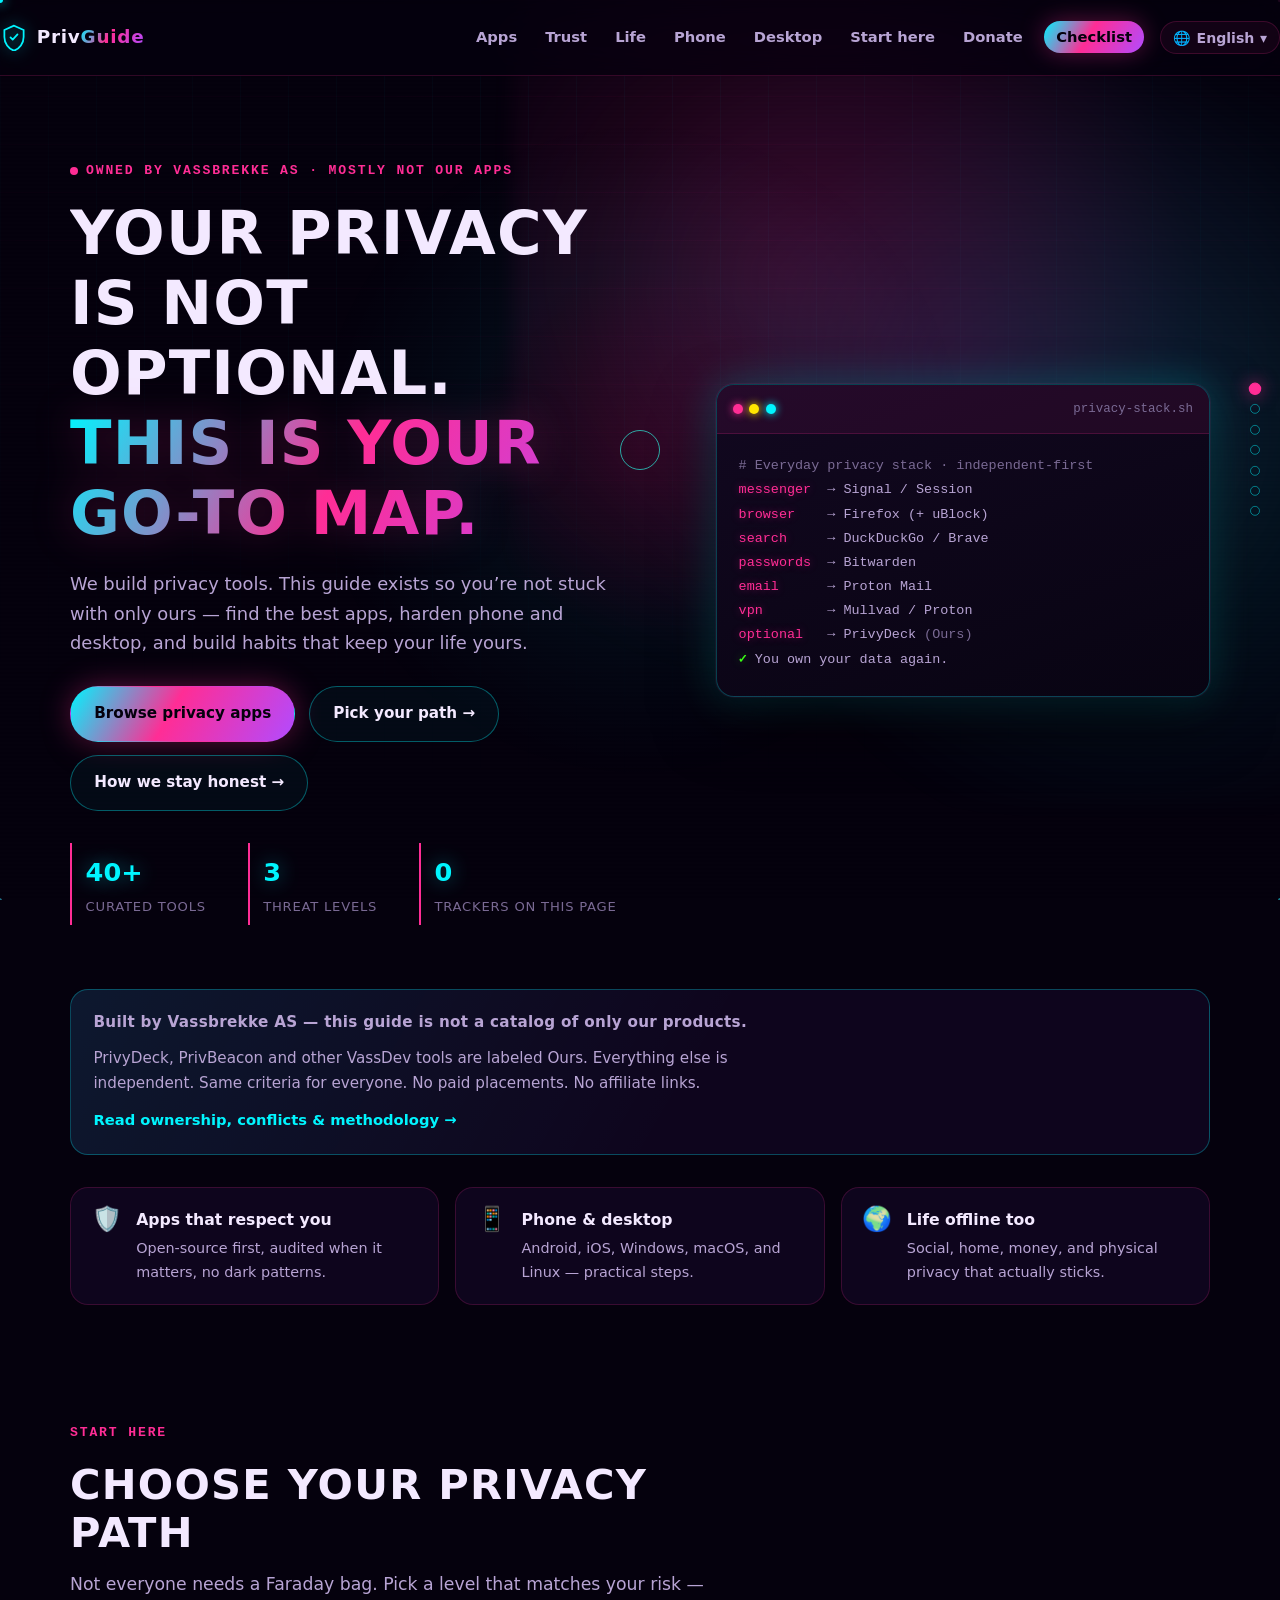
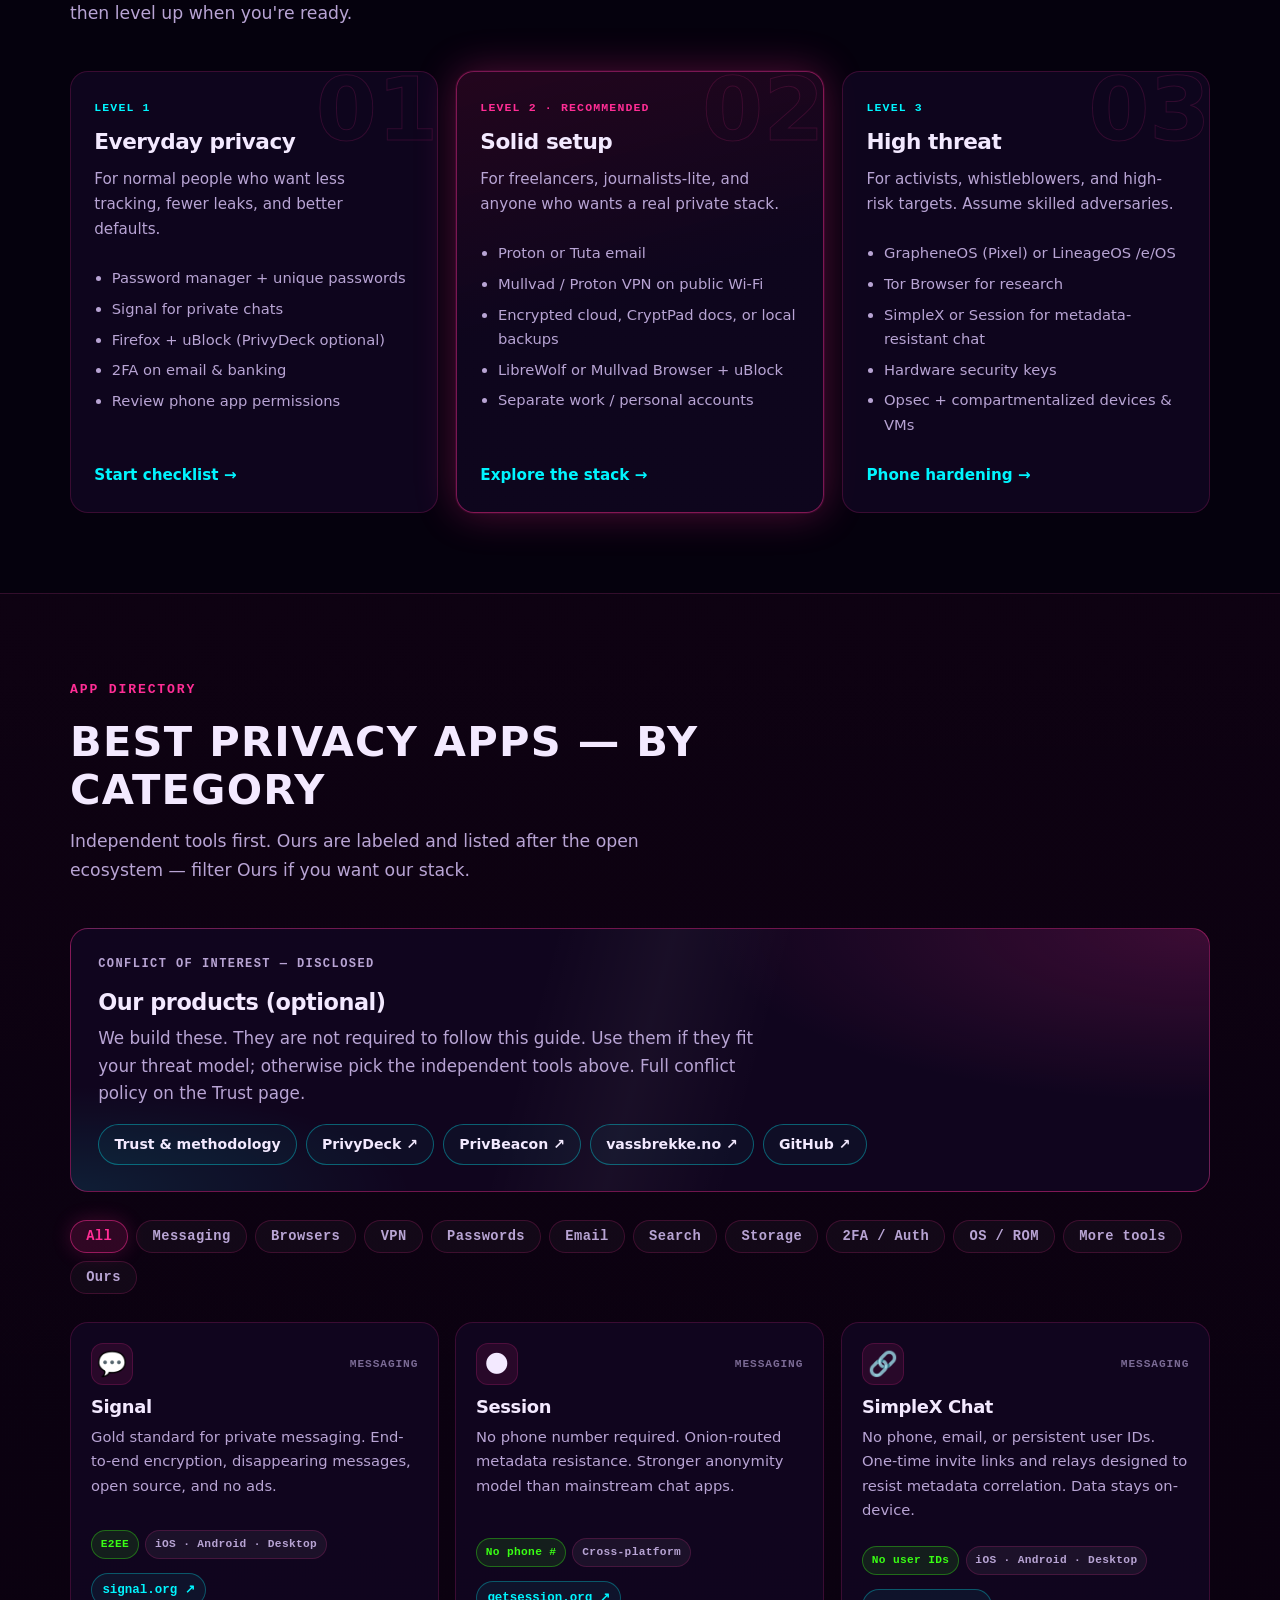
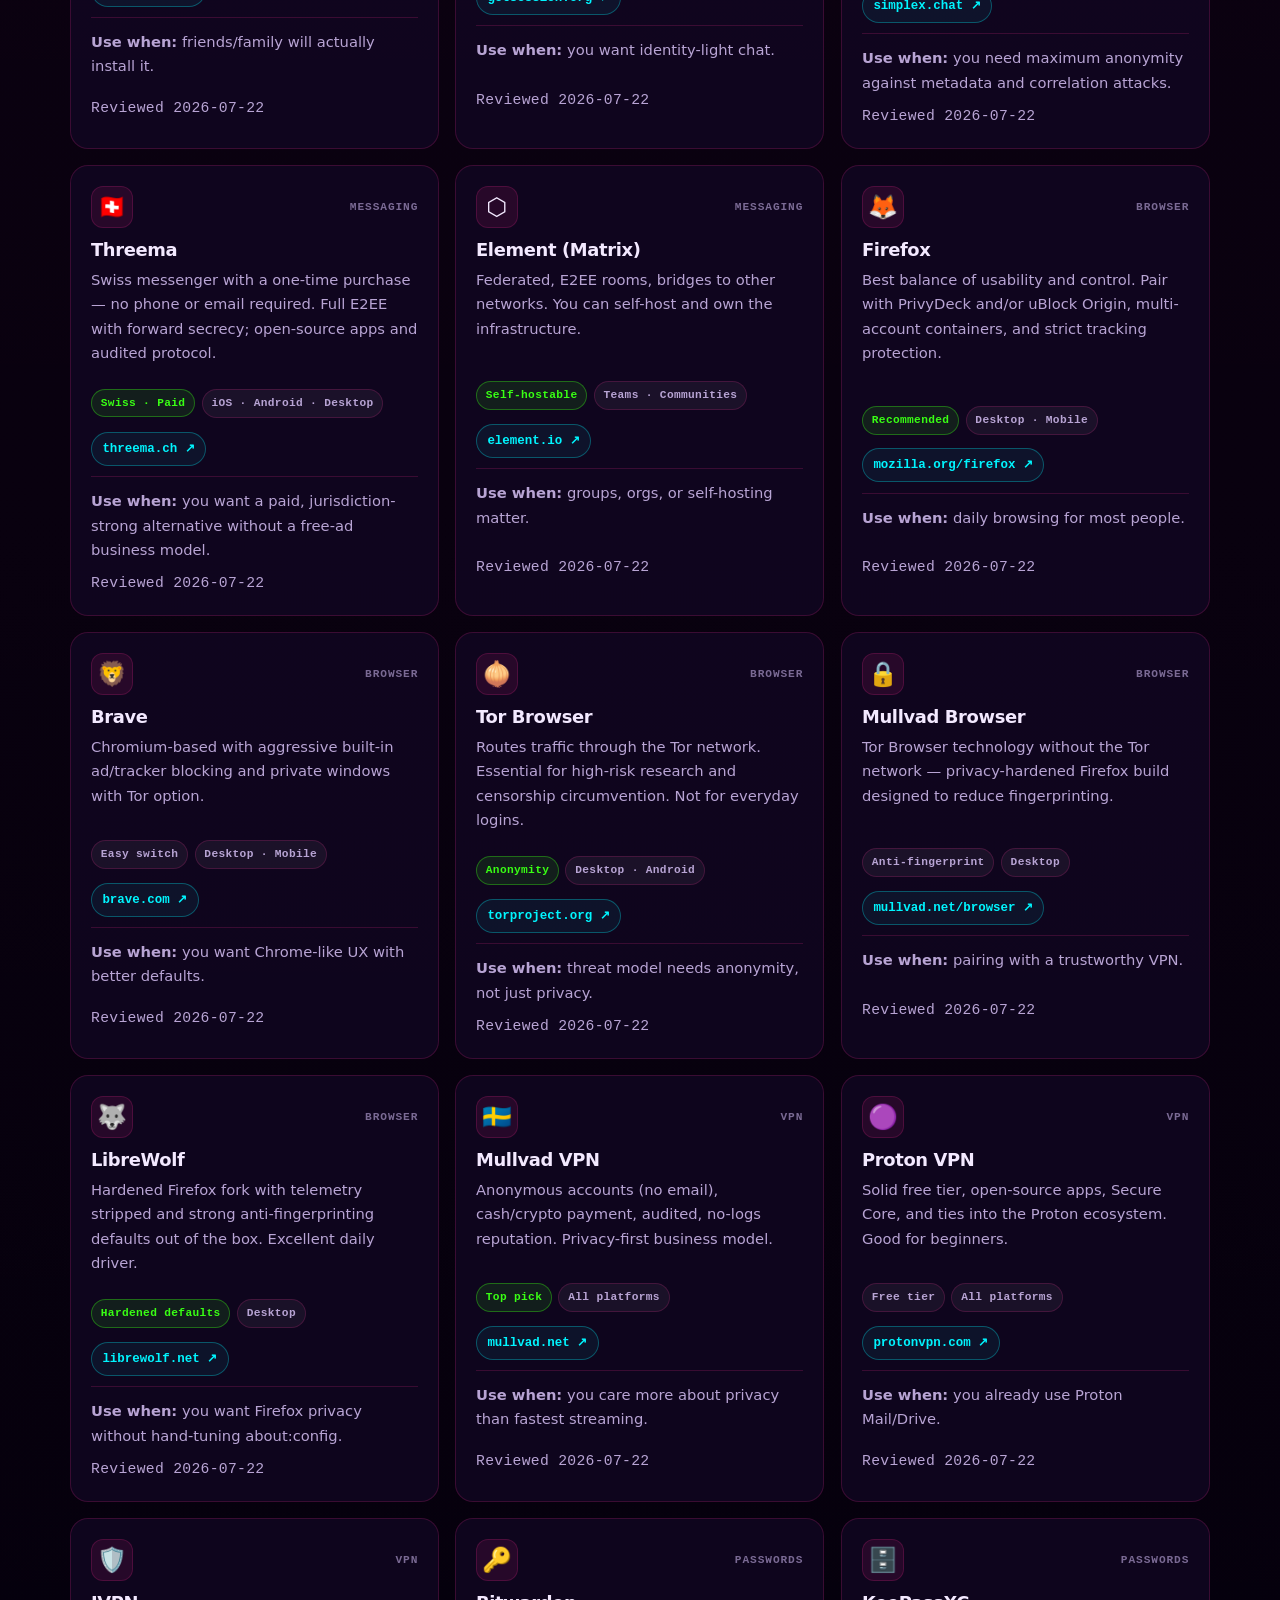
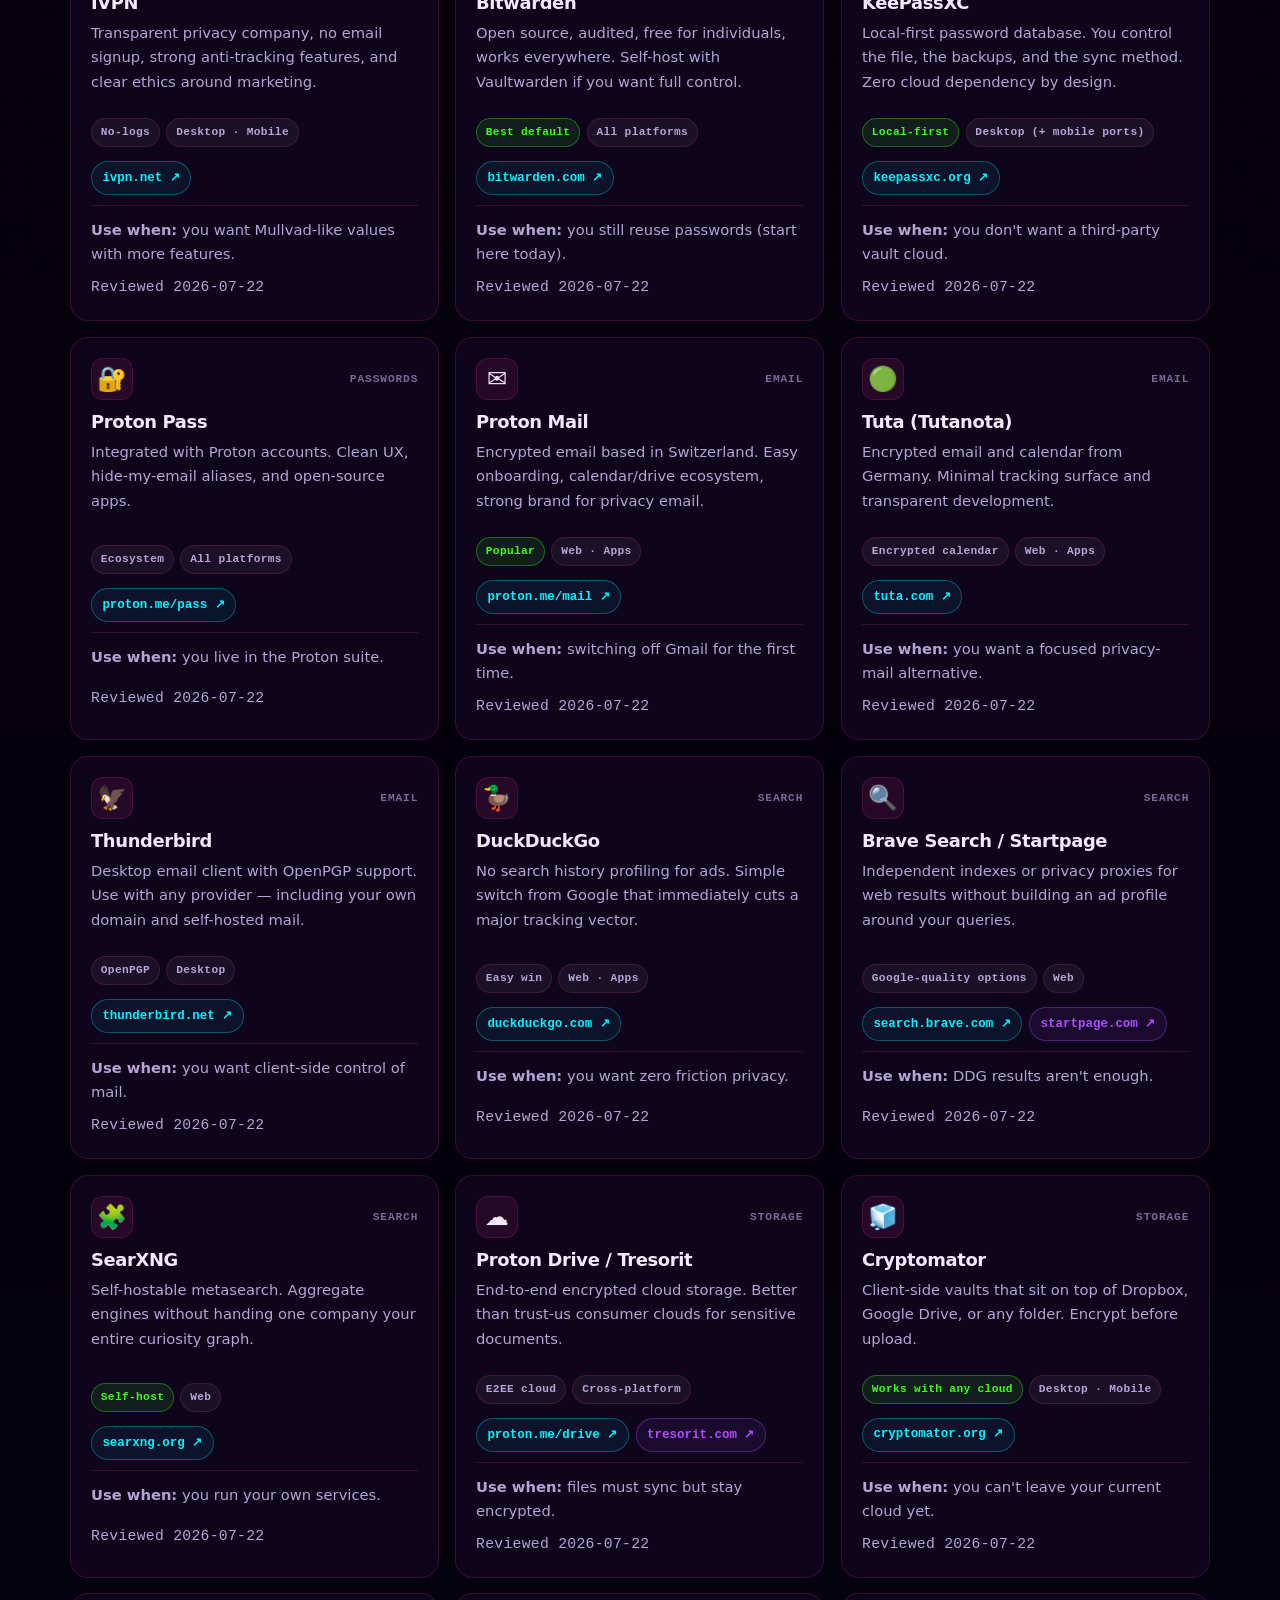
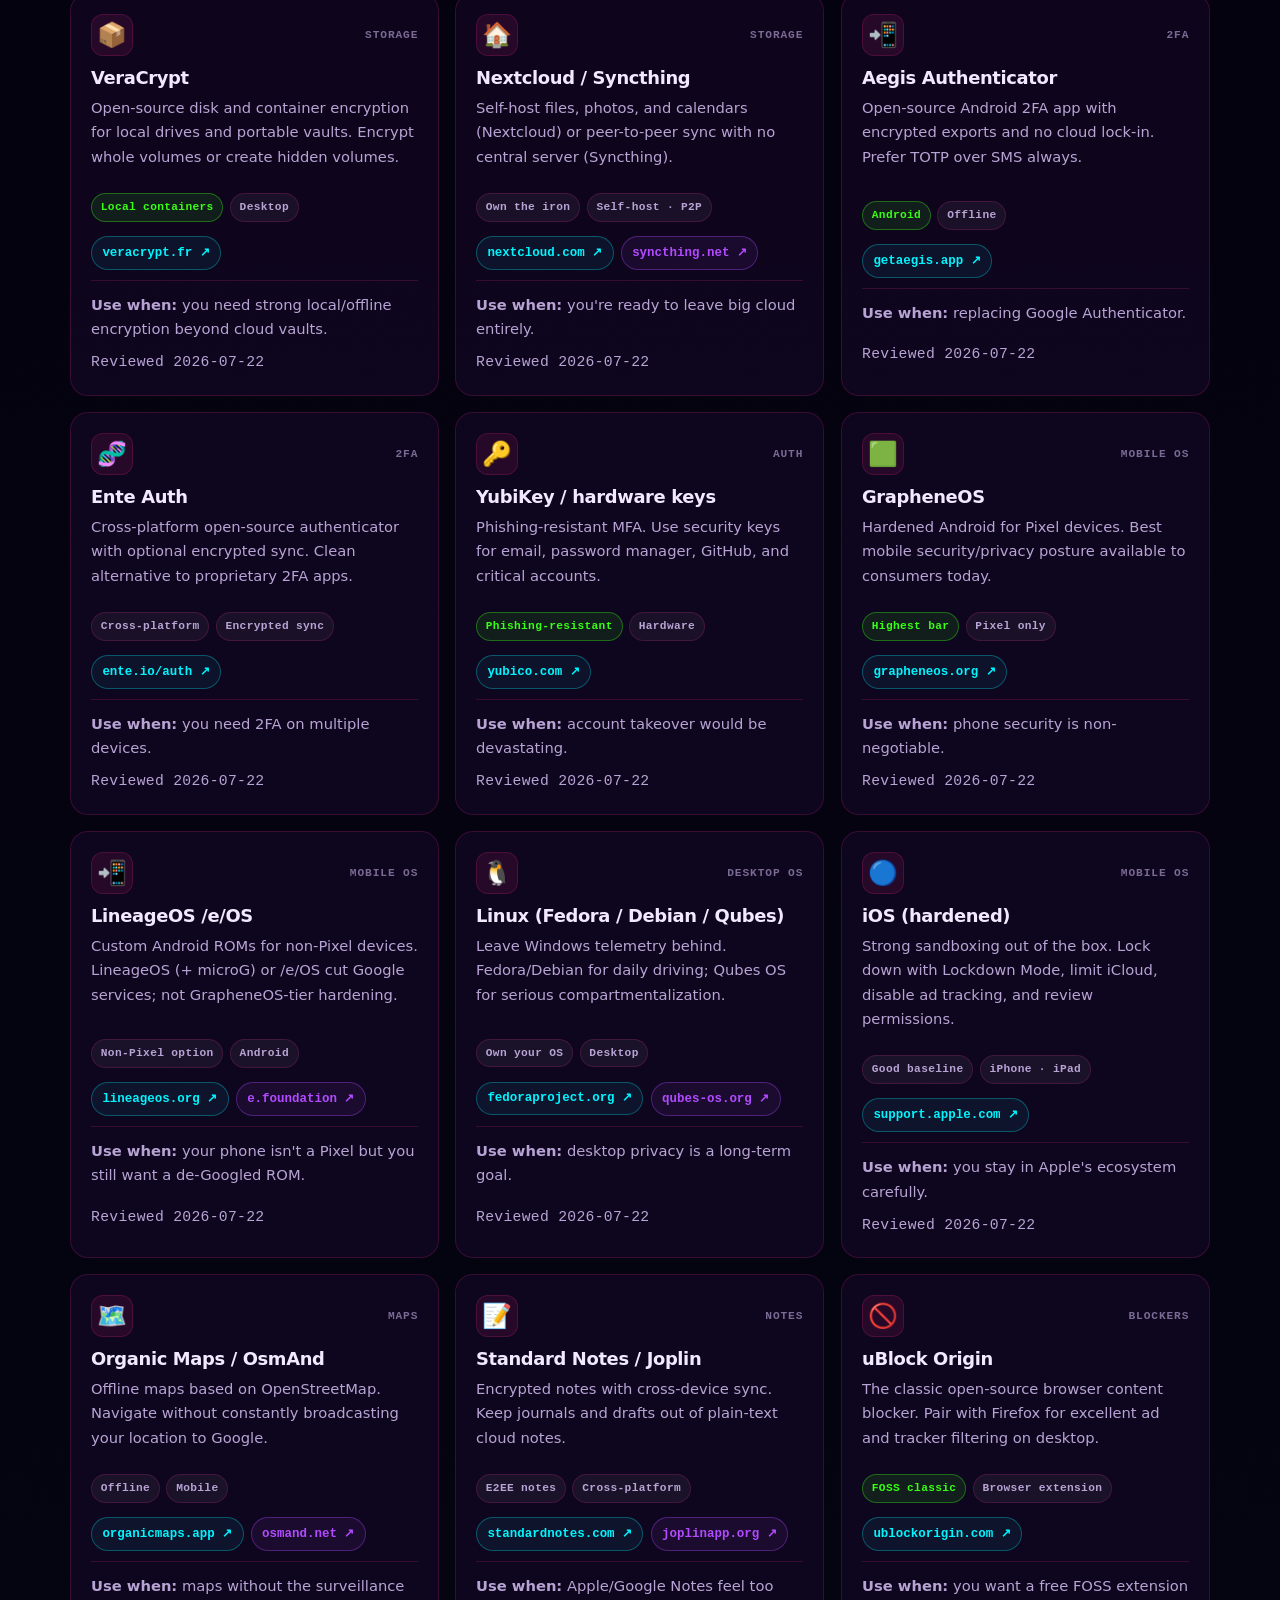
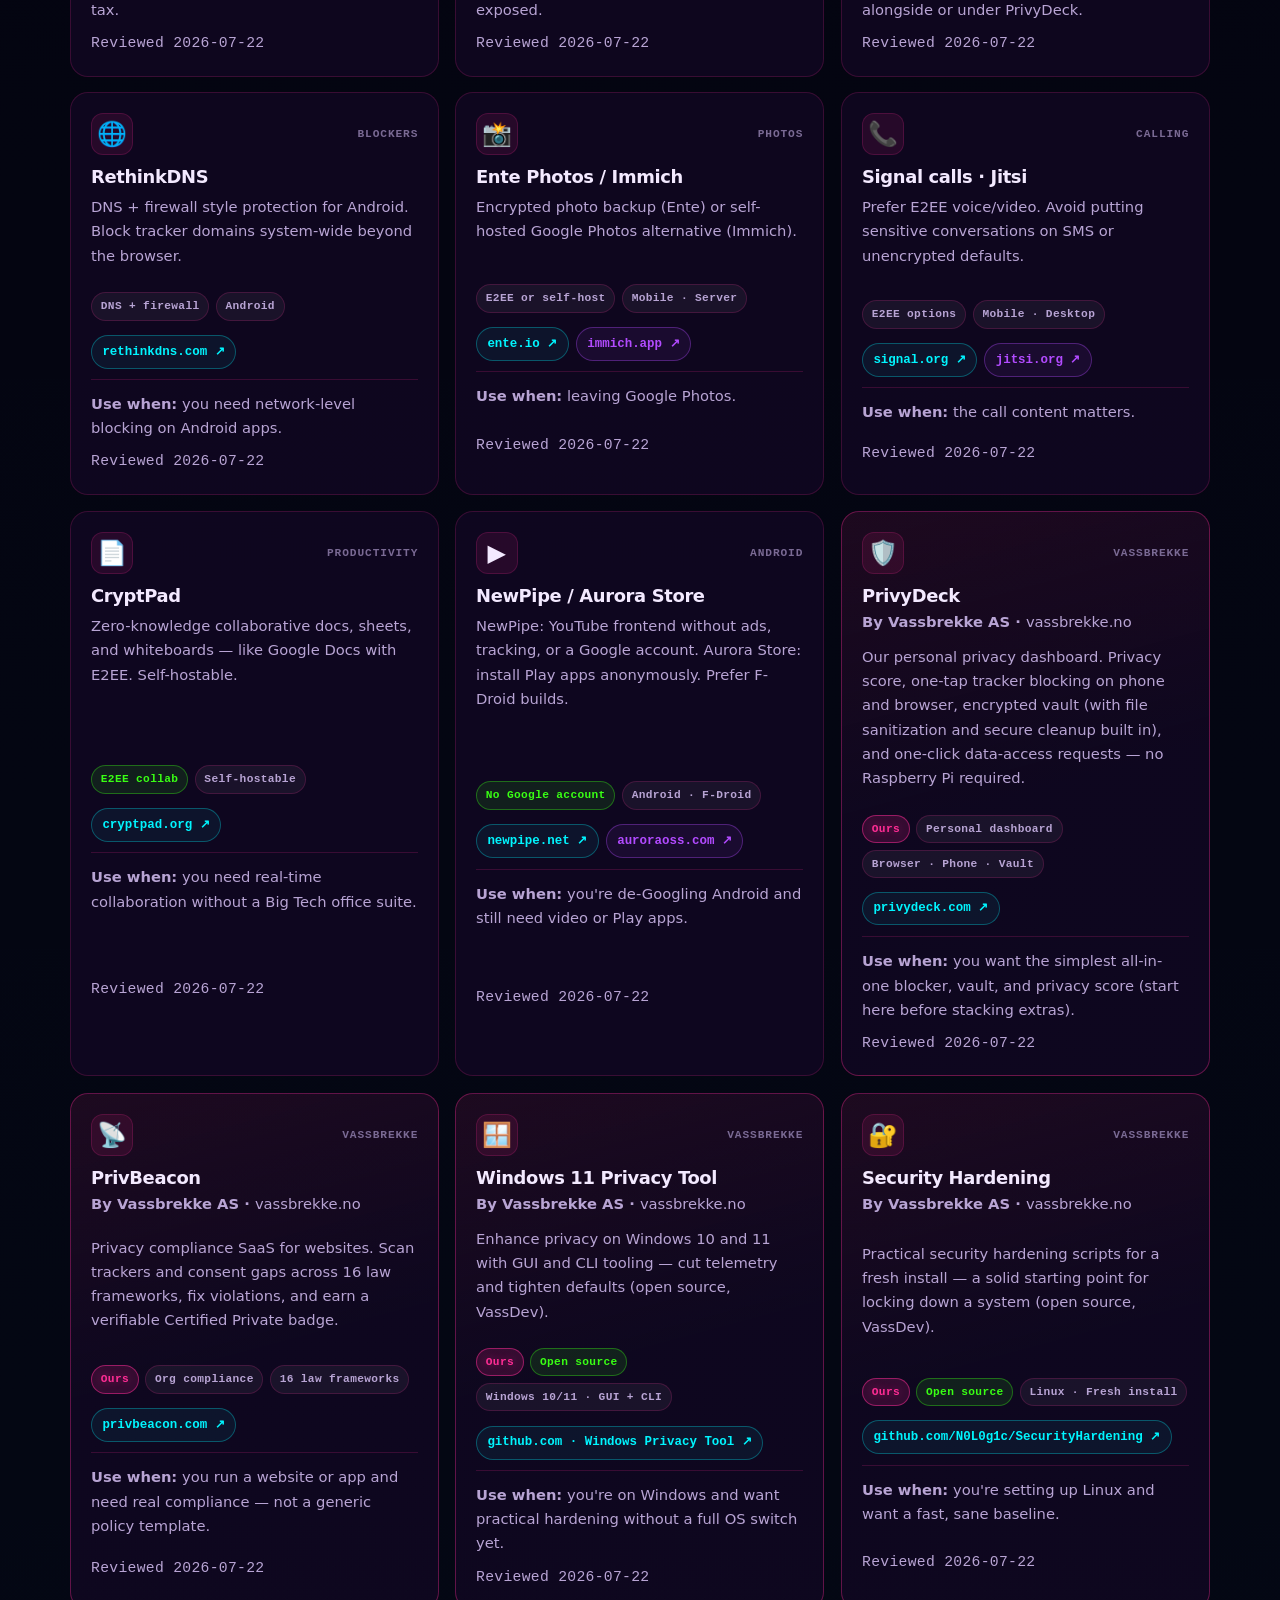
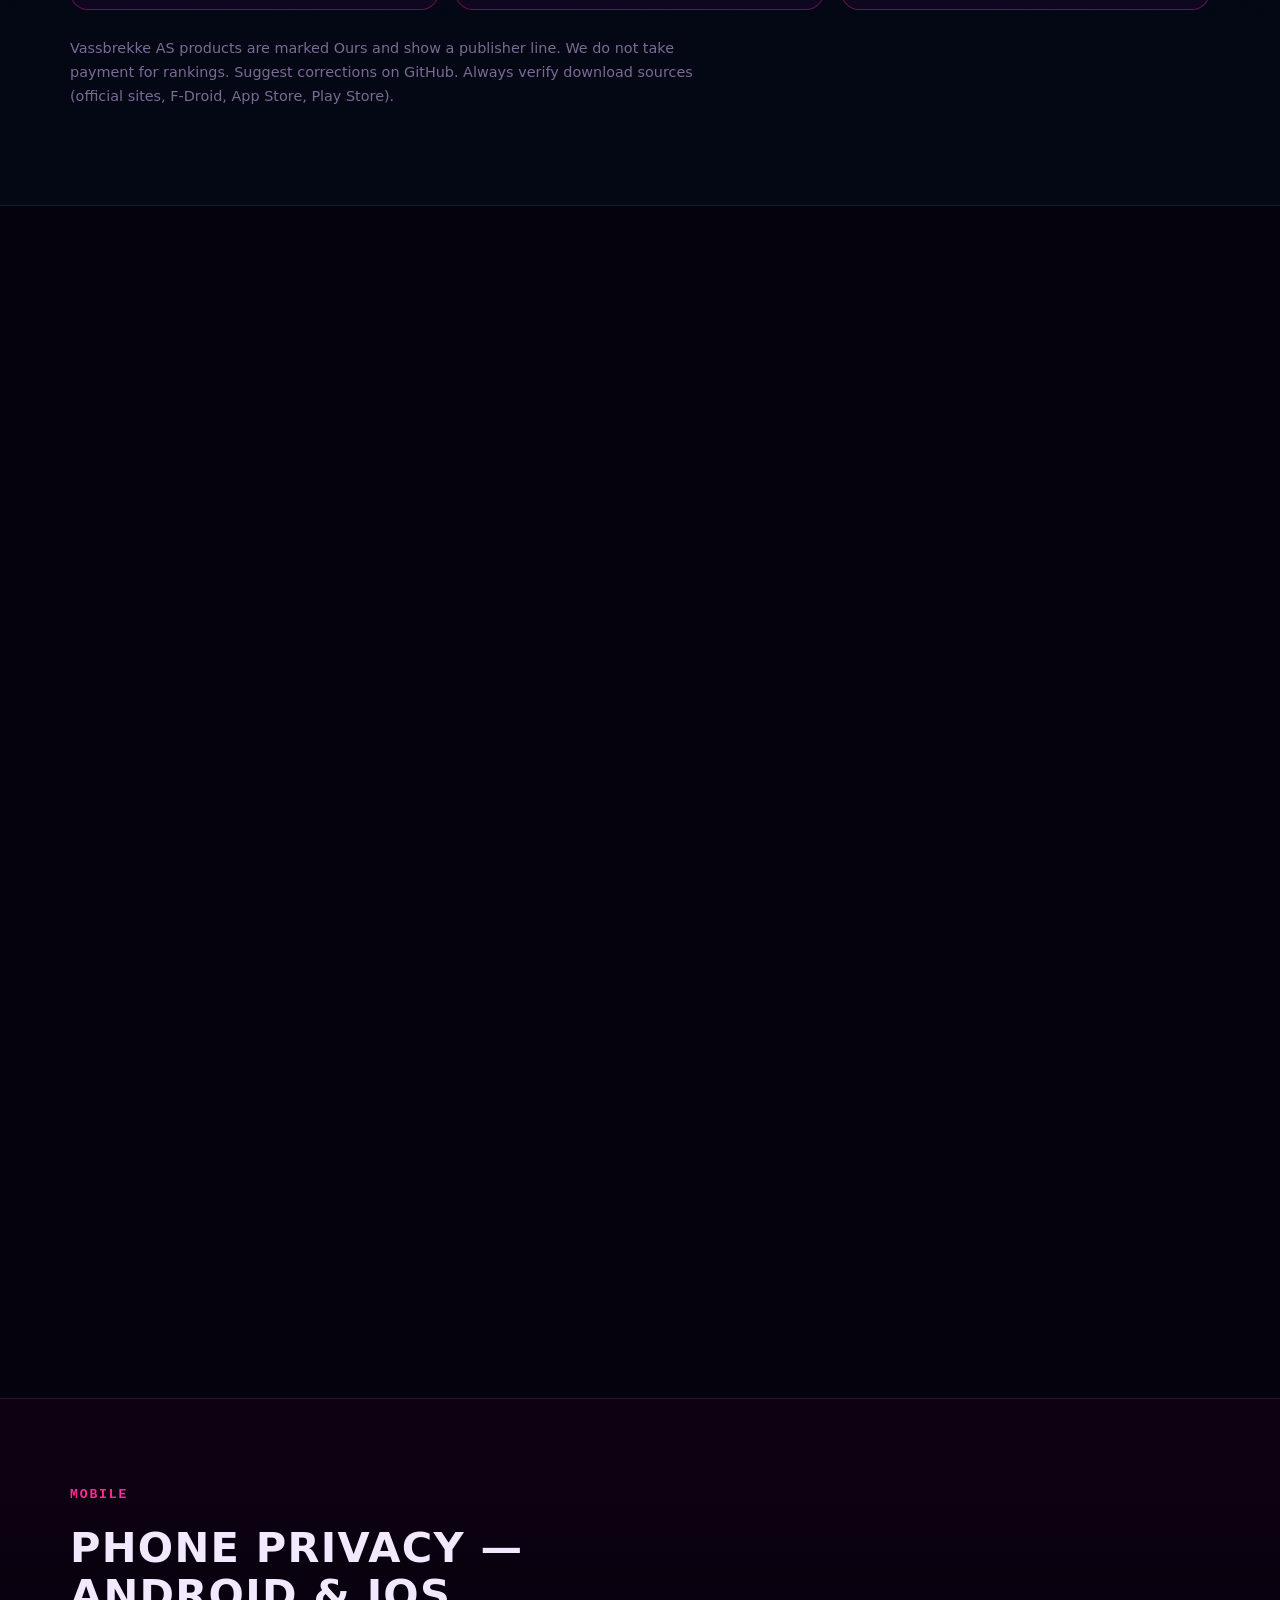
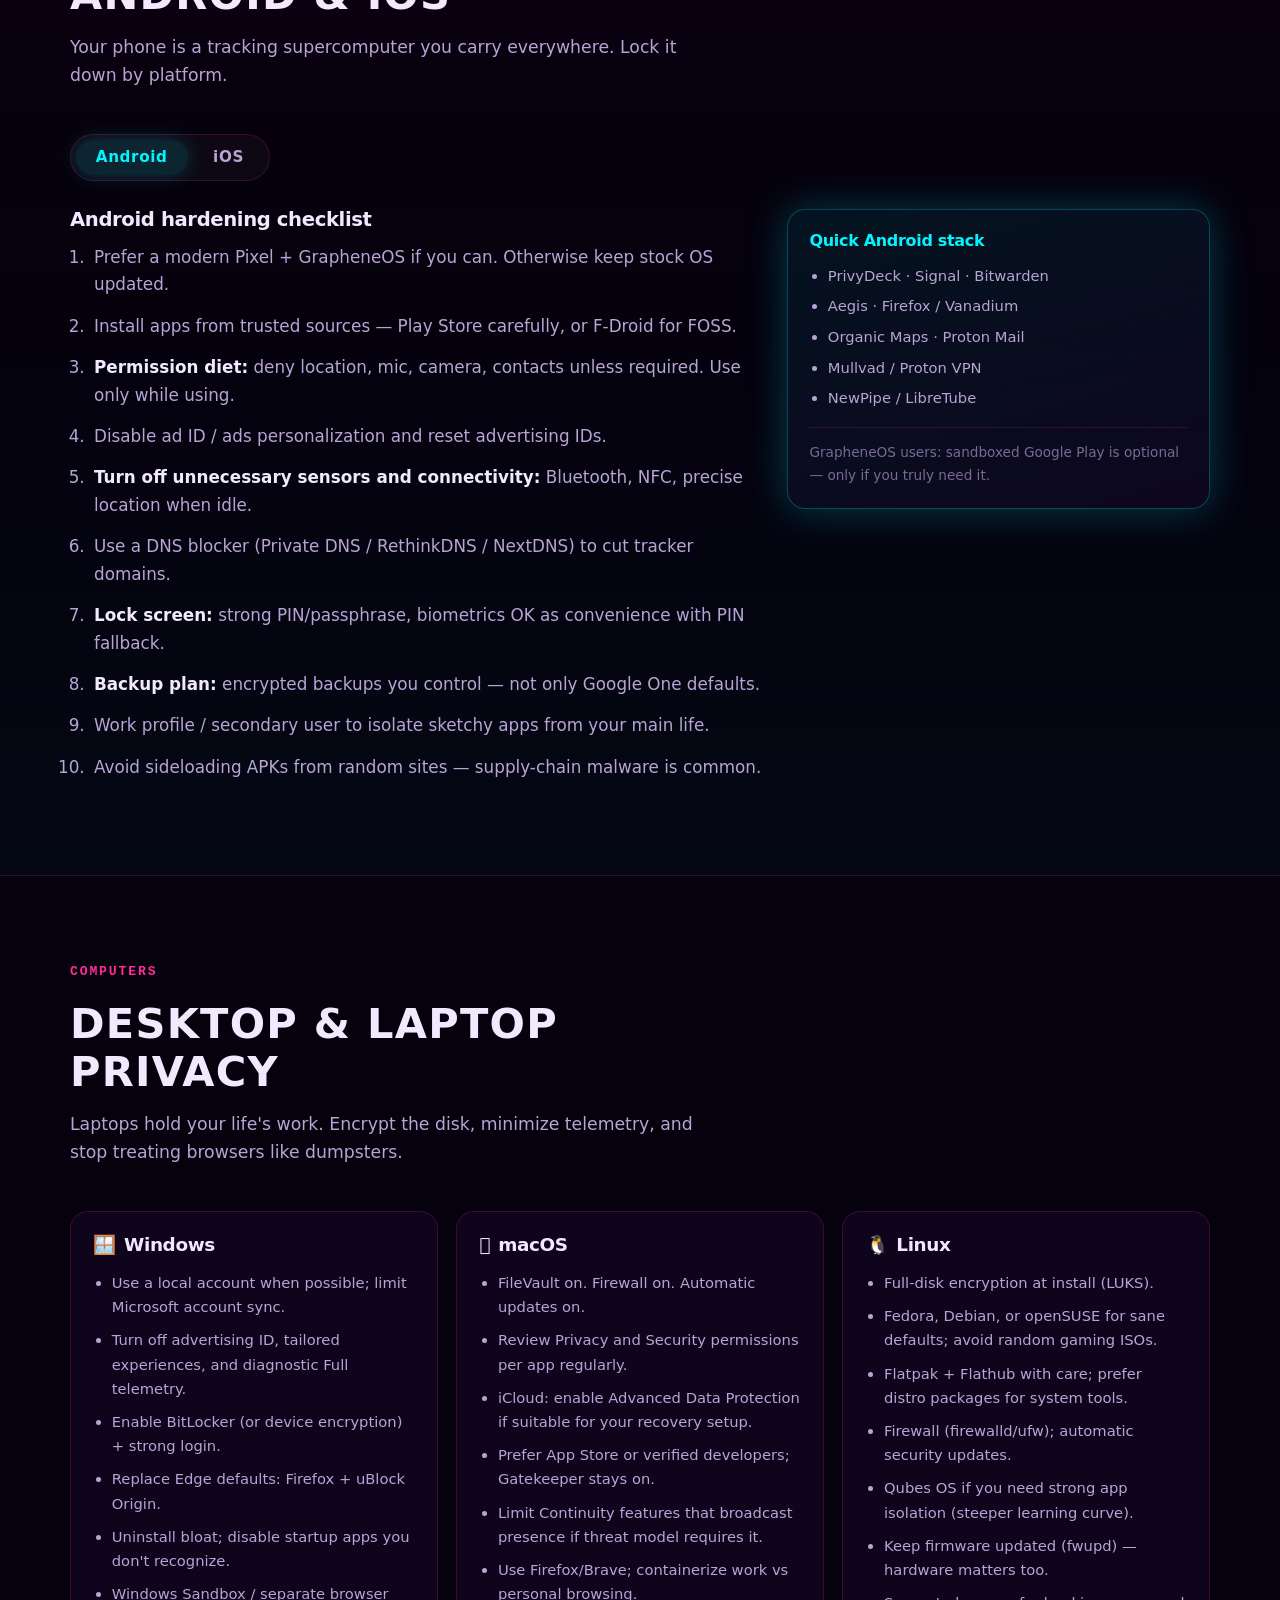
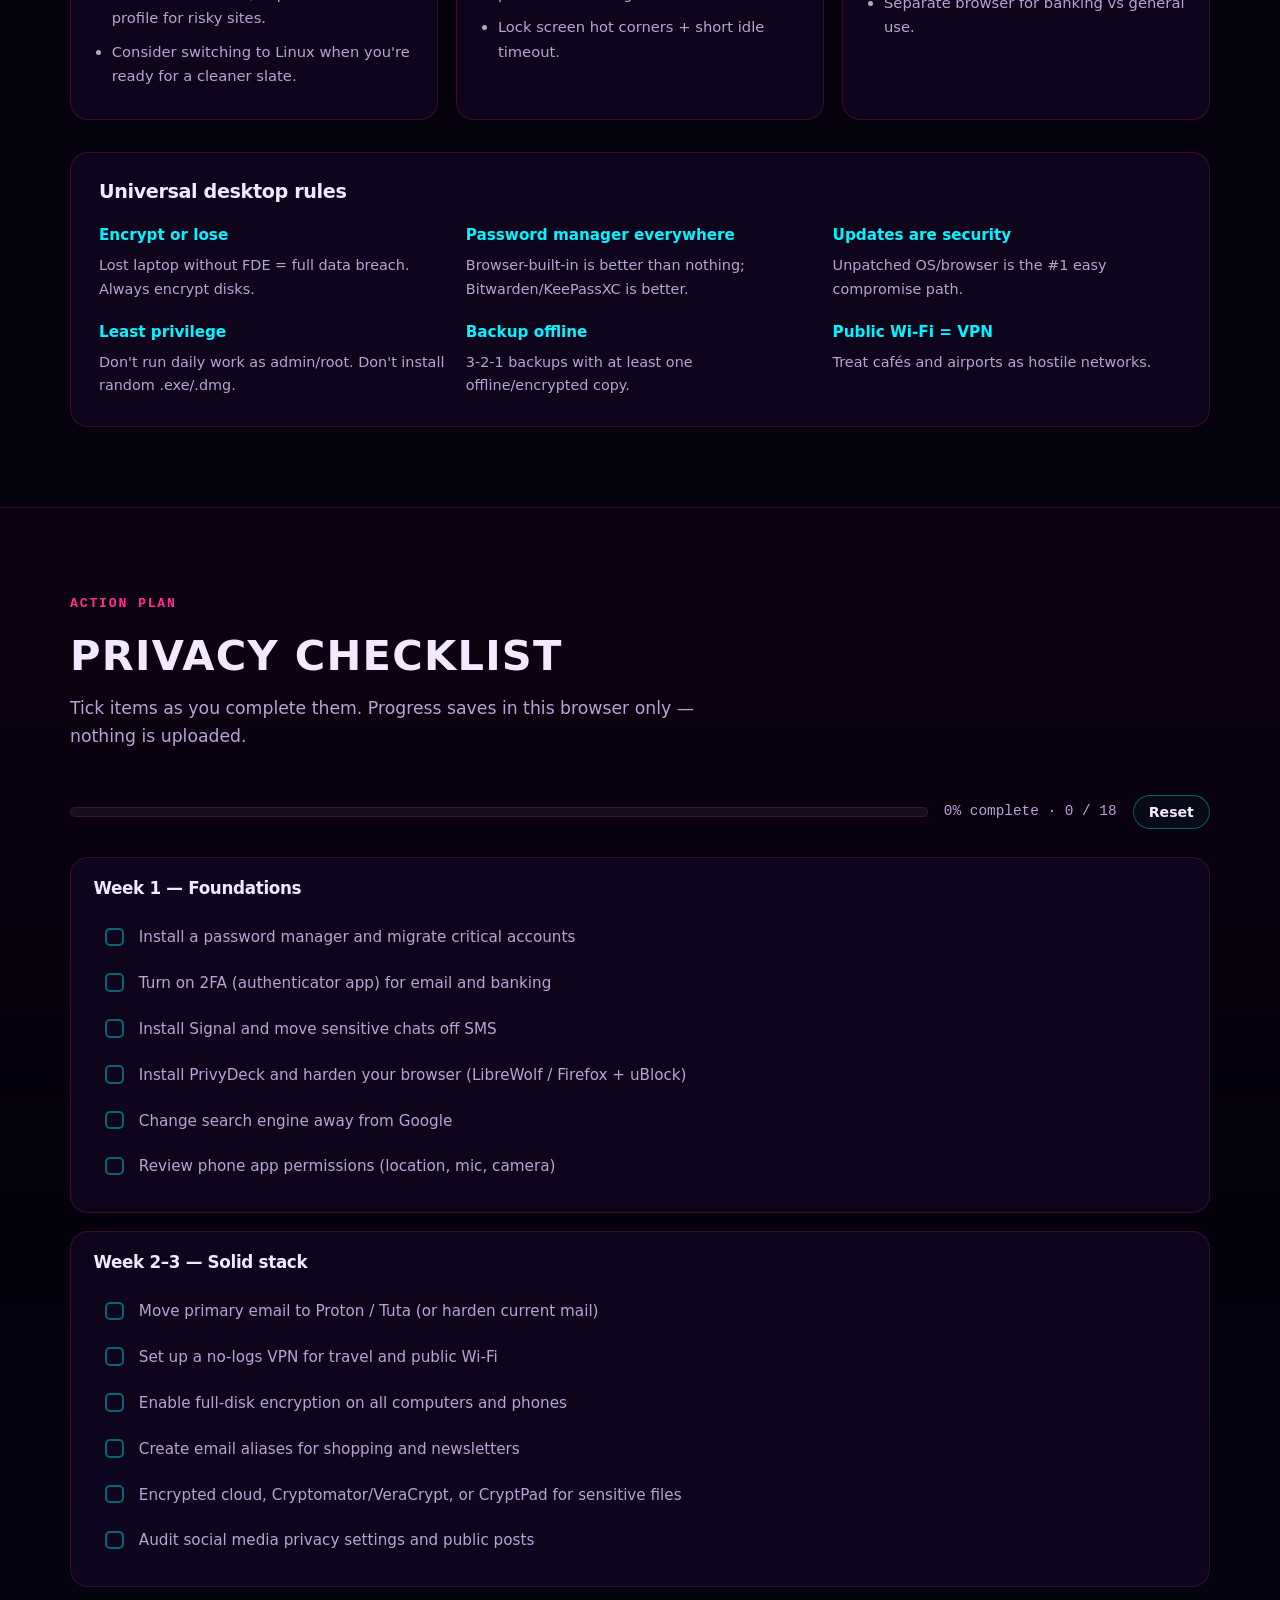
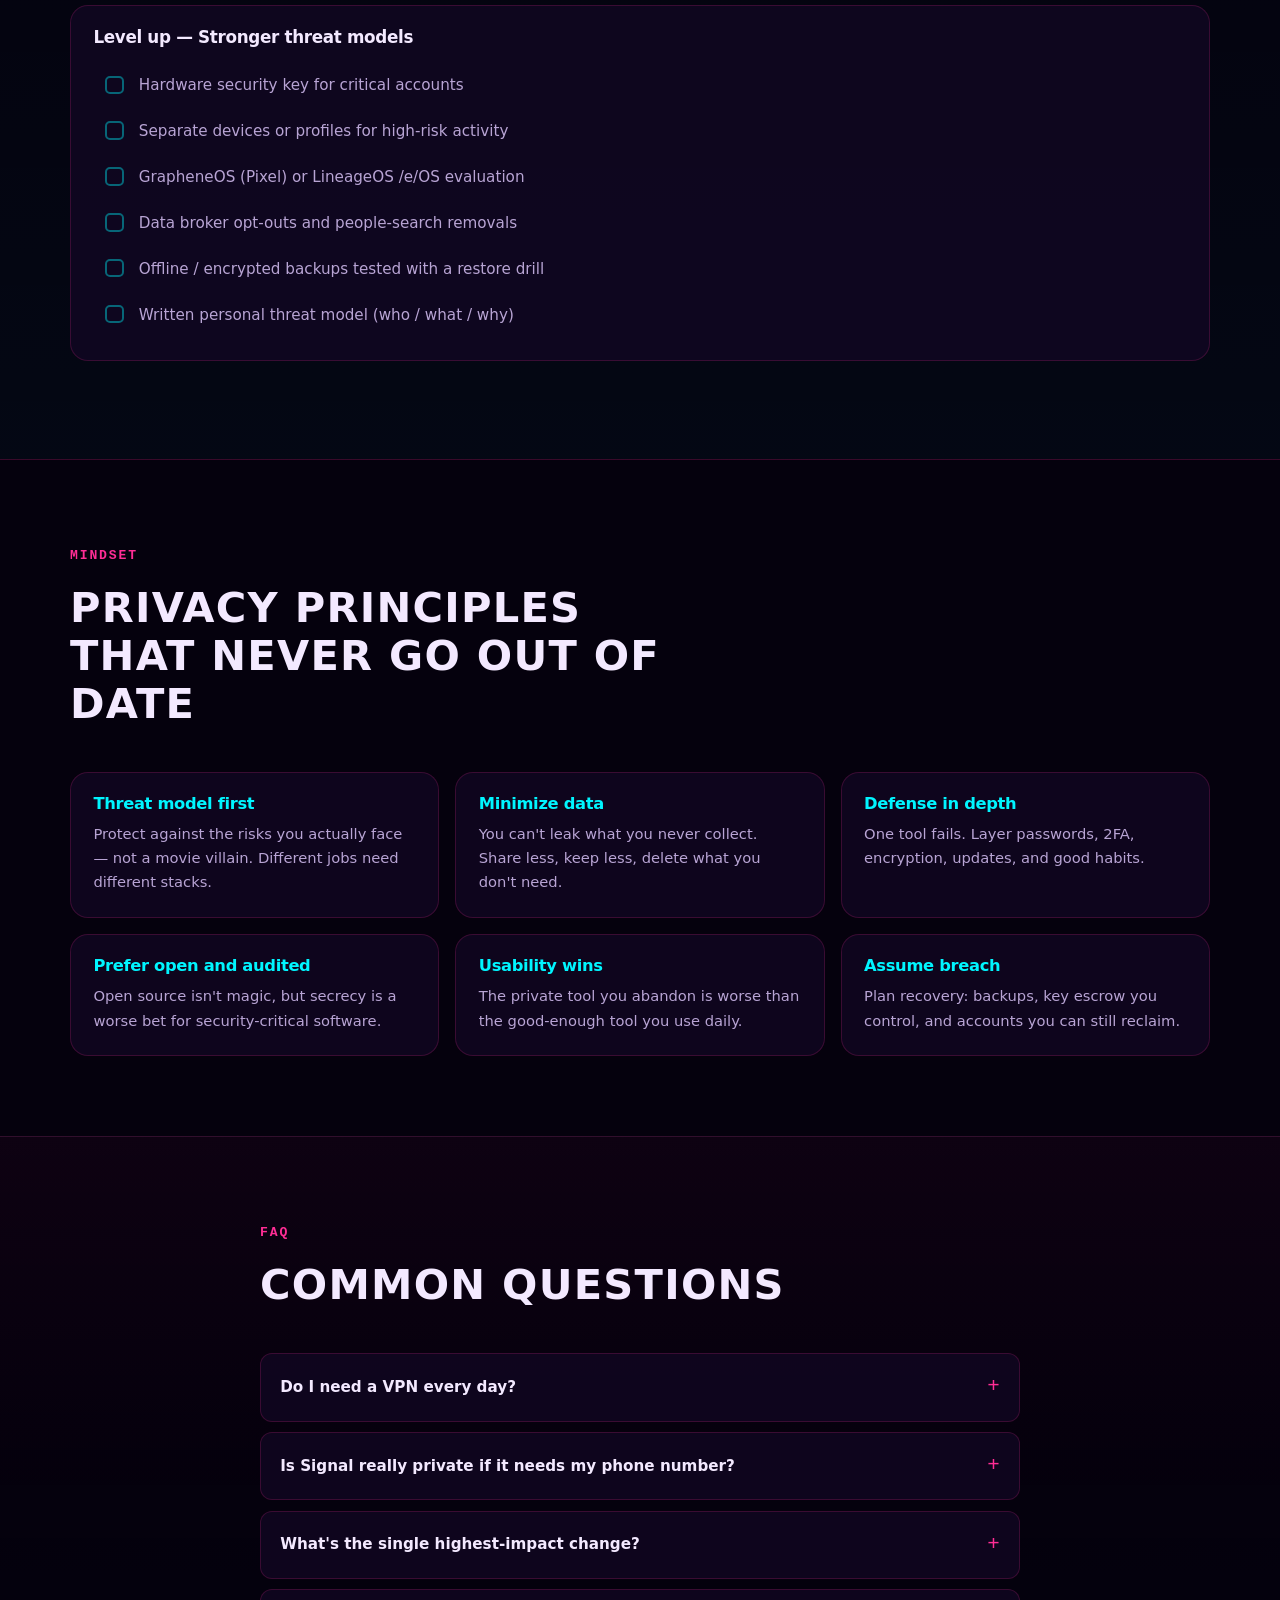
==== commit 6ca30433: "Add GitHub Discussions link to site footer. Point readers to Discussions for questions and ideas whi" ====
--- a/index.html
+++ b/index.html
@@ -2198,6 +2198,7 @@
           <li><a href="#checklist">Checklist</a></li>
           <li><a href="#faq">Common questions</a></li>
           <li><a href="https://github.com/N0L0g1c/PrivGuide/issues" target="_blank" rel="noopener noreferrer">GitHub issues</a></li>
+          <li><a href="https://github.com/N0L0g1c/PrivGuide/discussions" target="_blank" rel="noopener noreferrer">GitHub Discussions</a></li>
           <li><a href="#donate">Donate</a></li>
         </ul>
       </div>
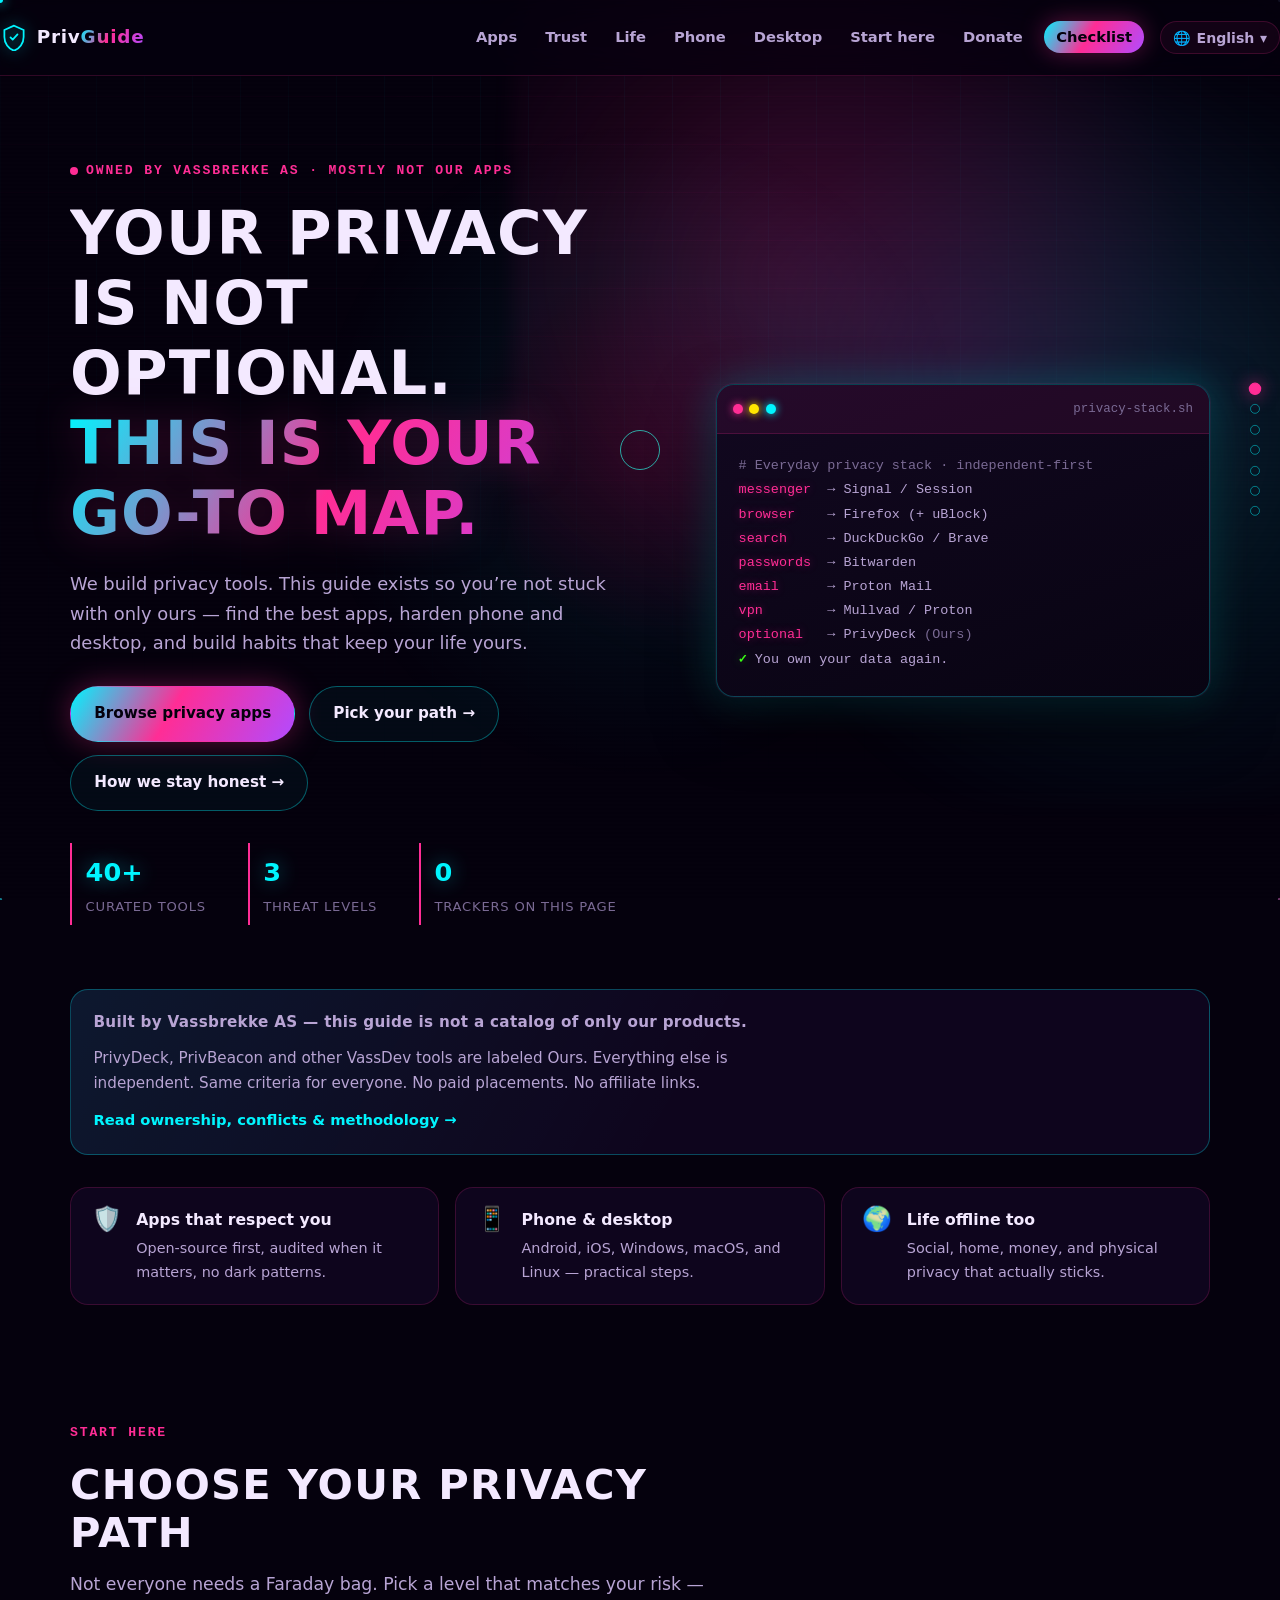
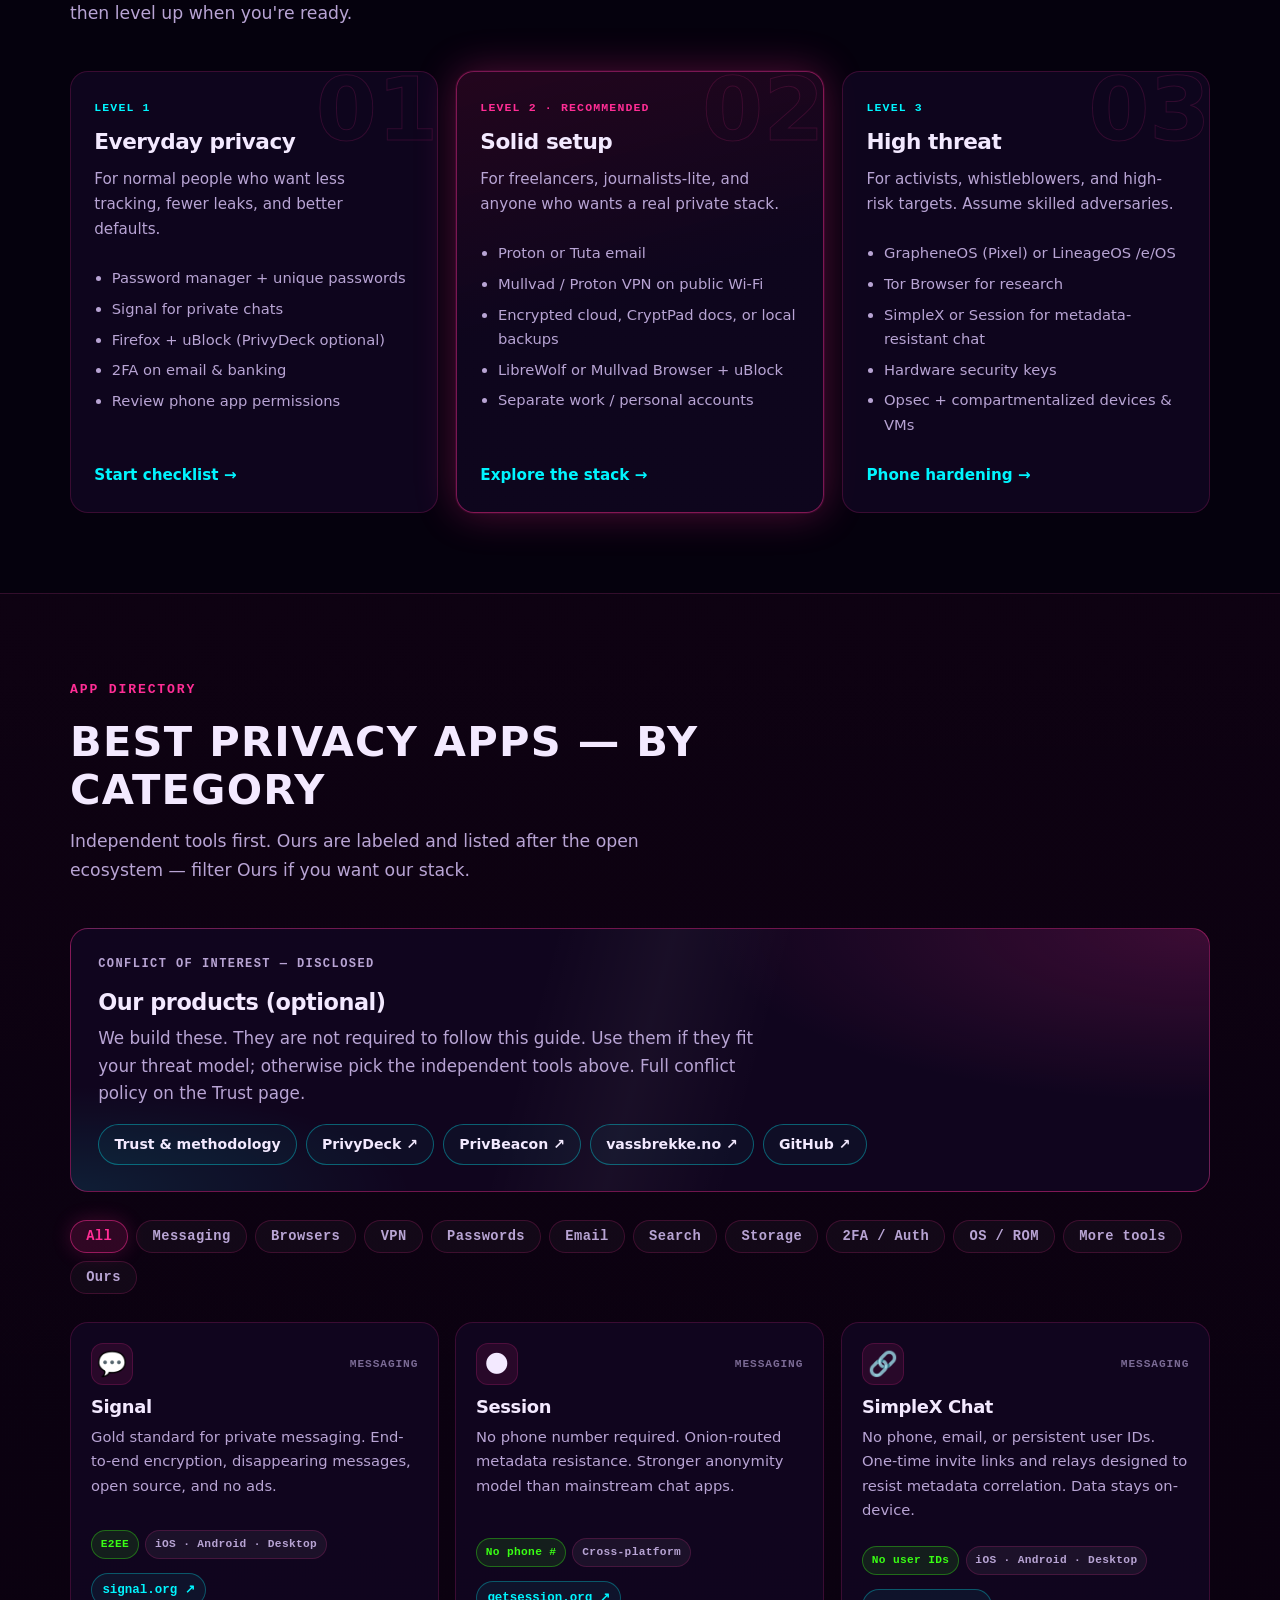
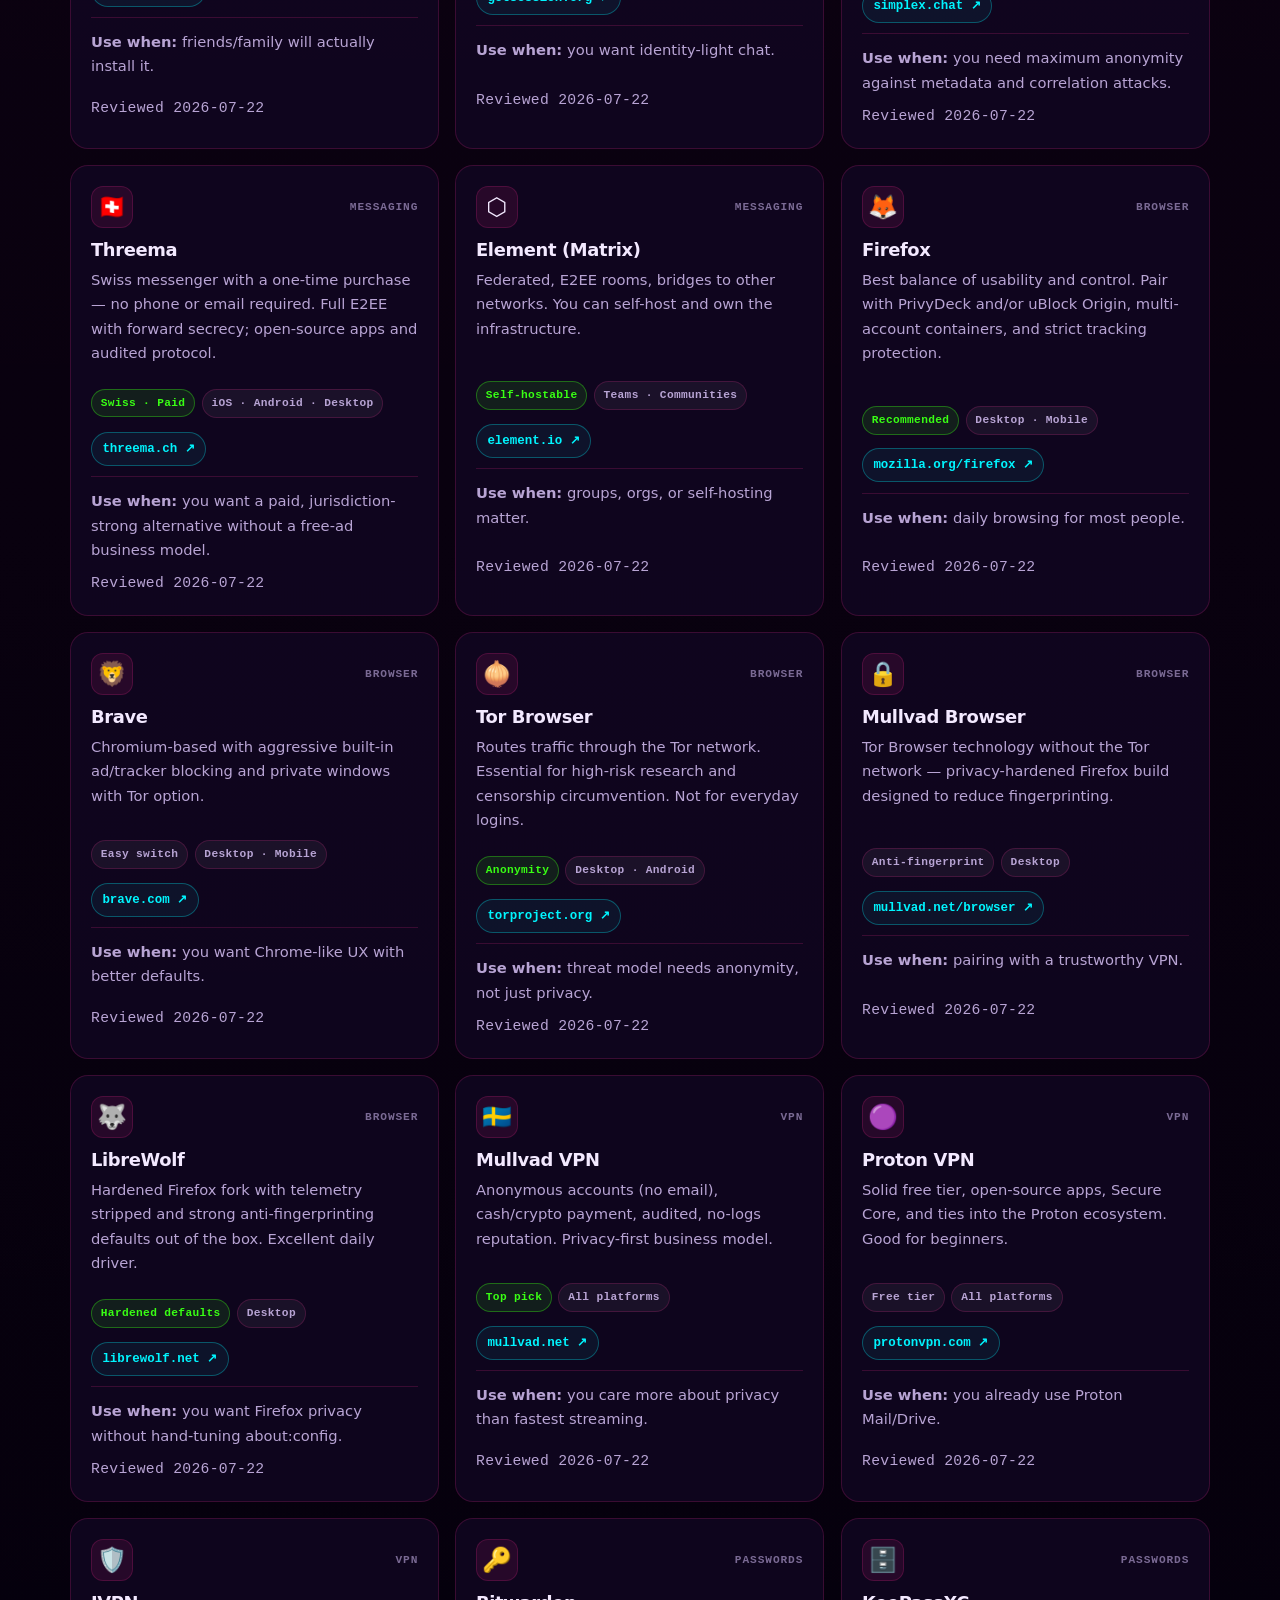
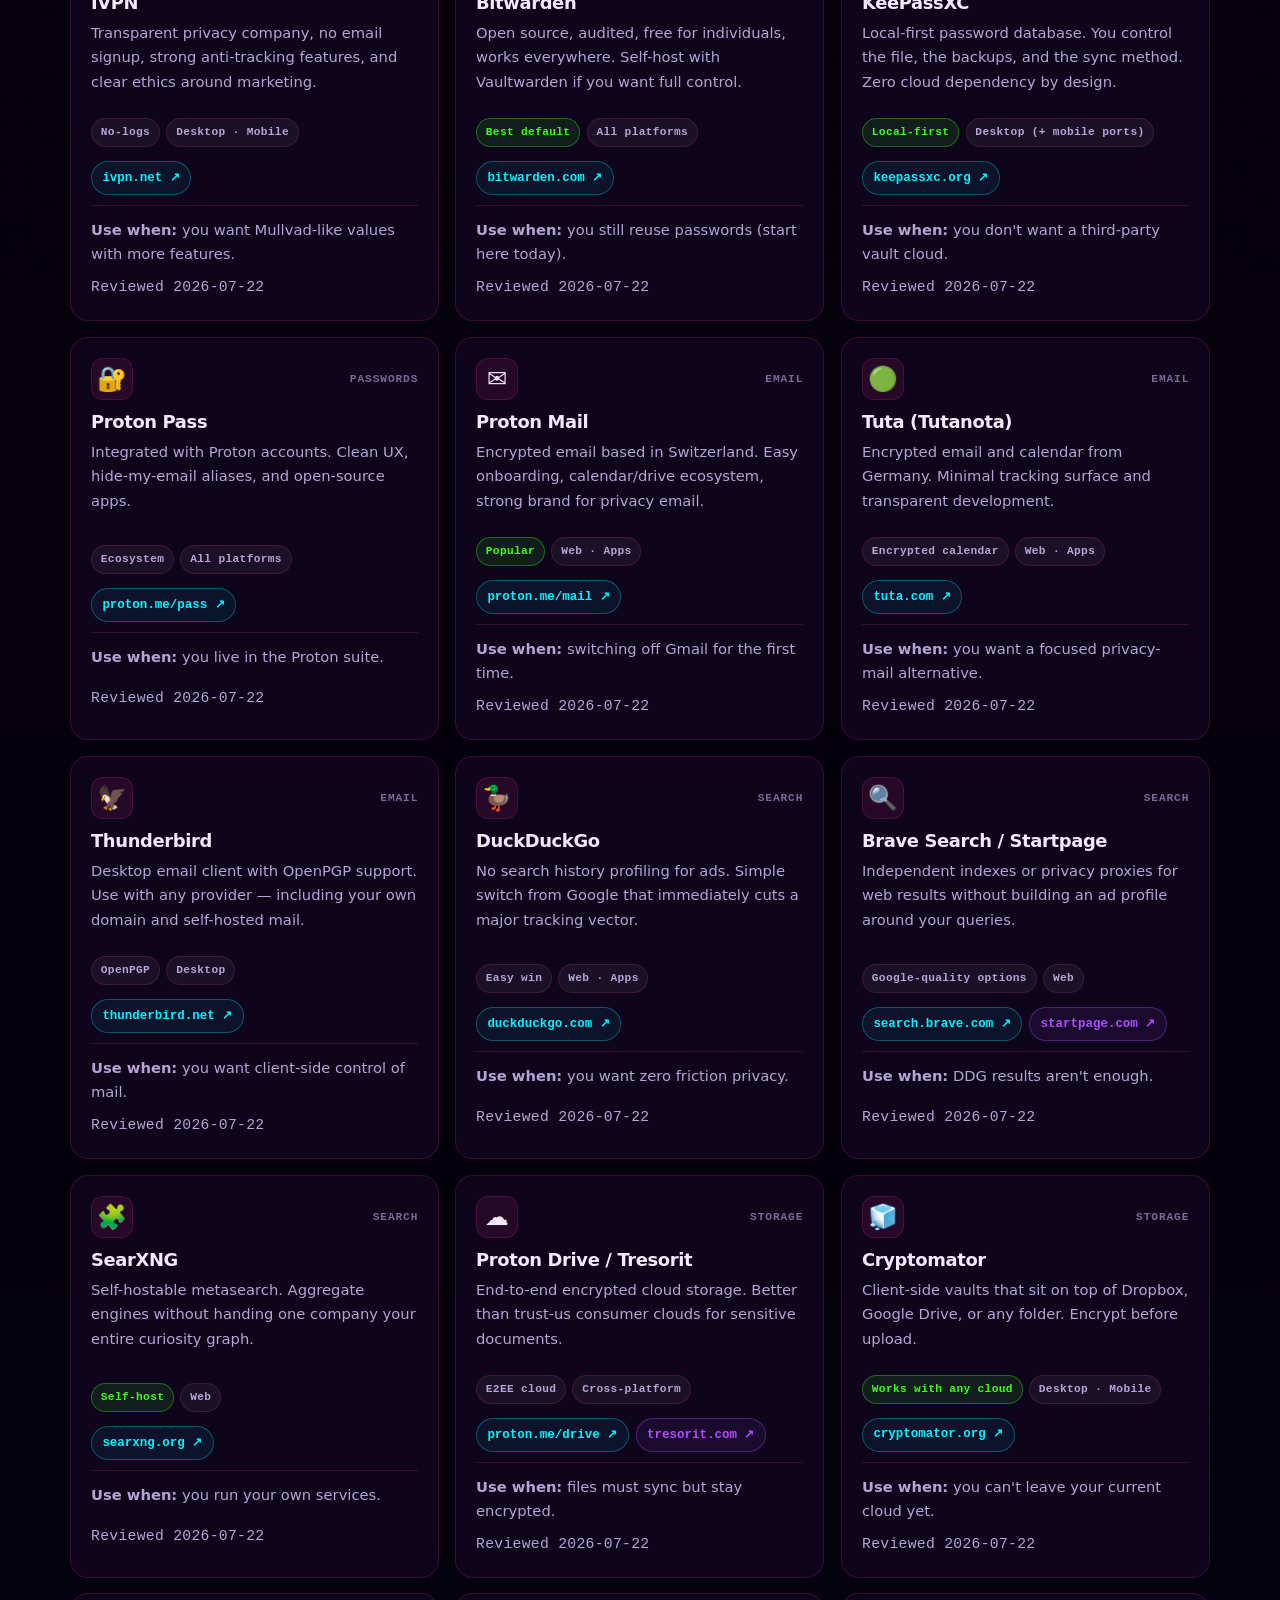
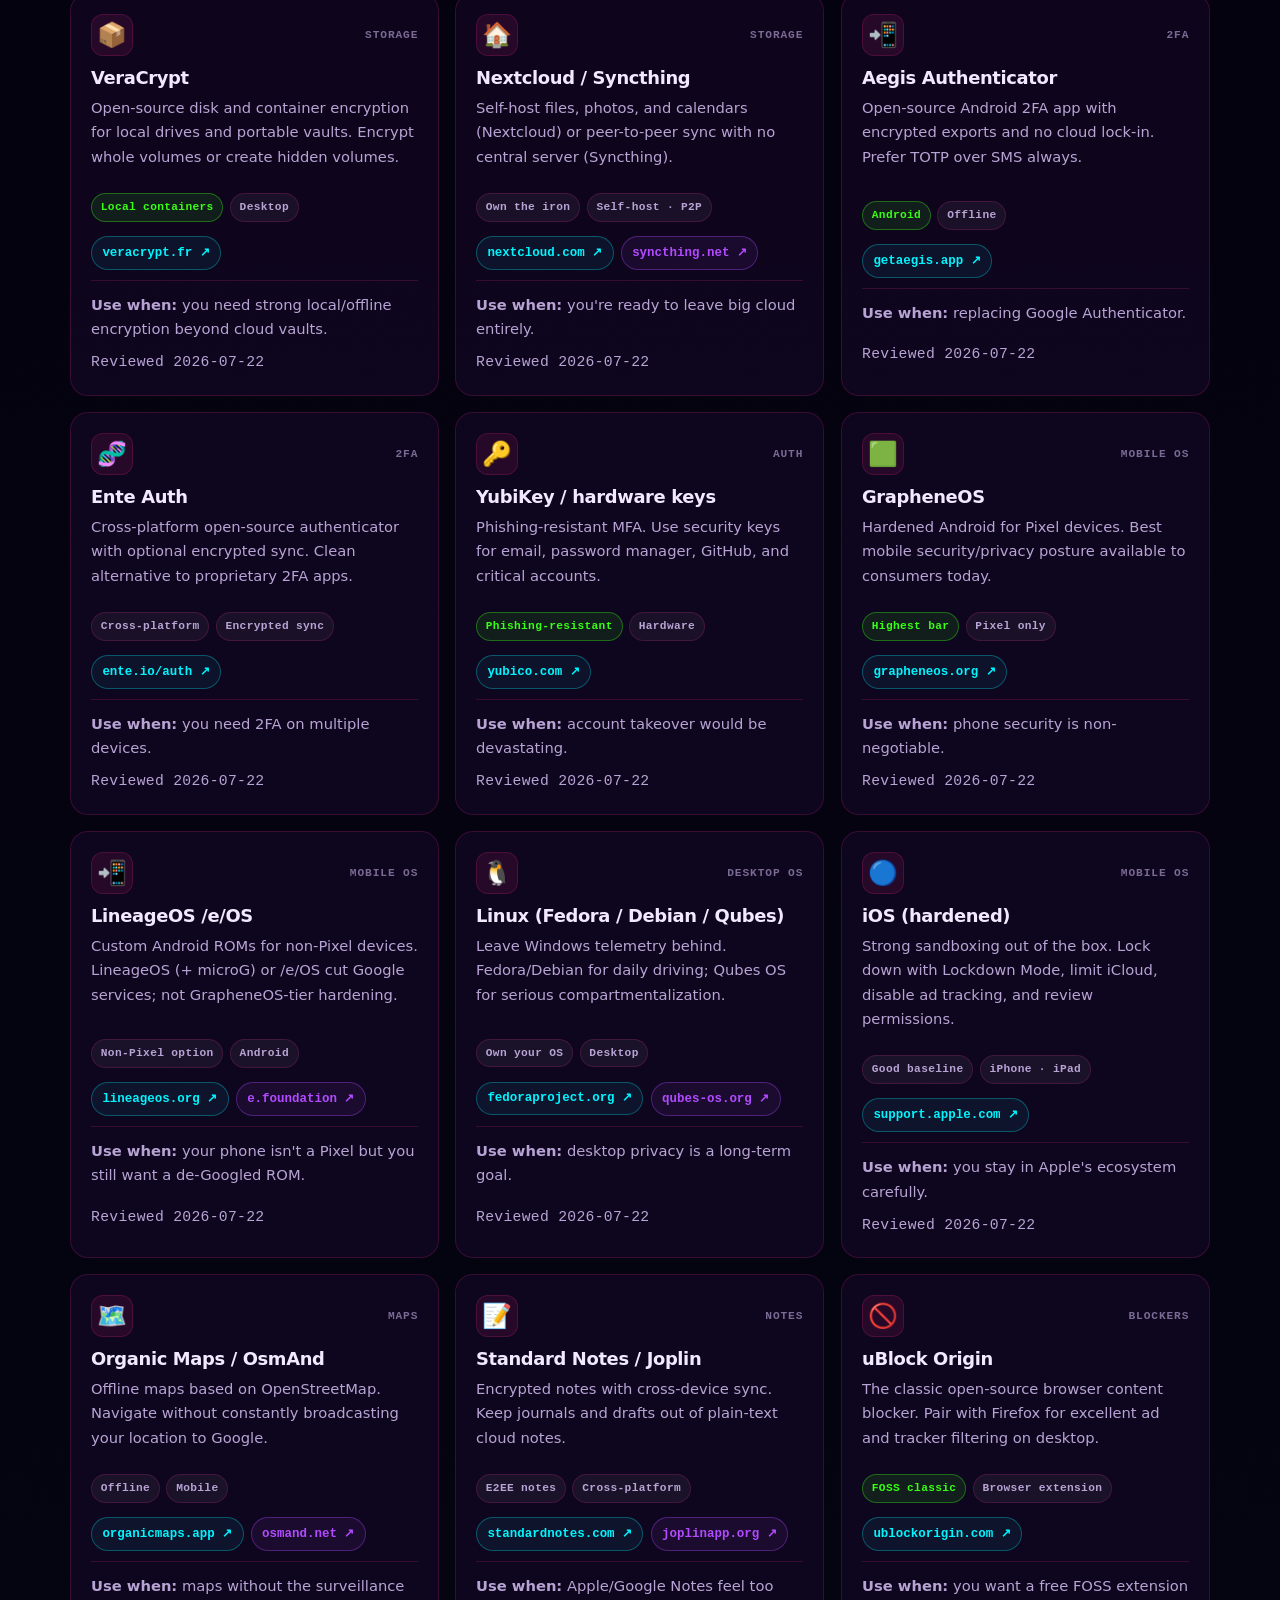
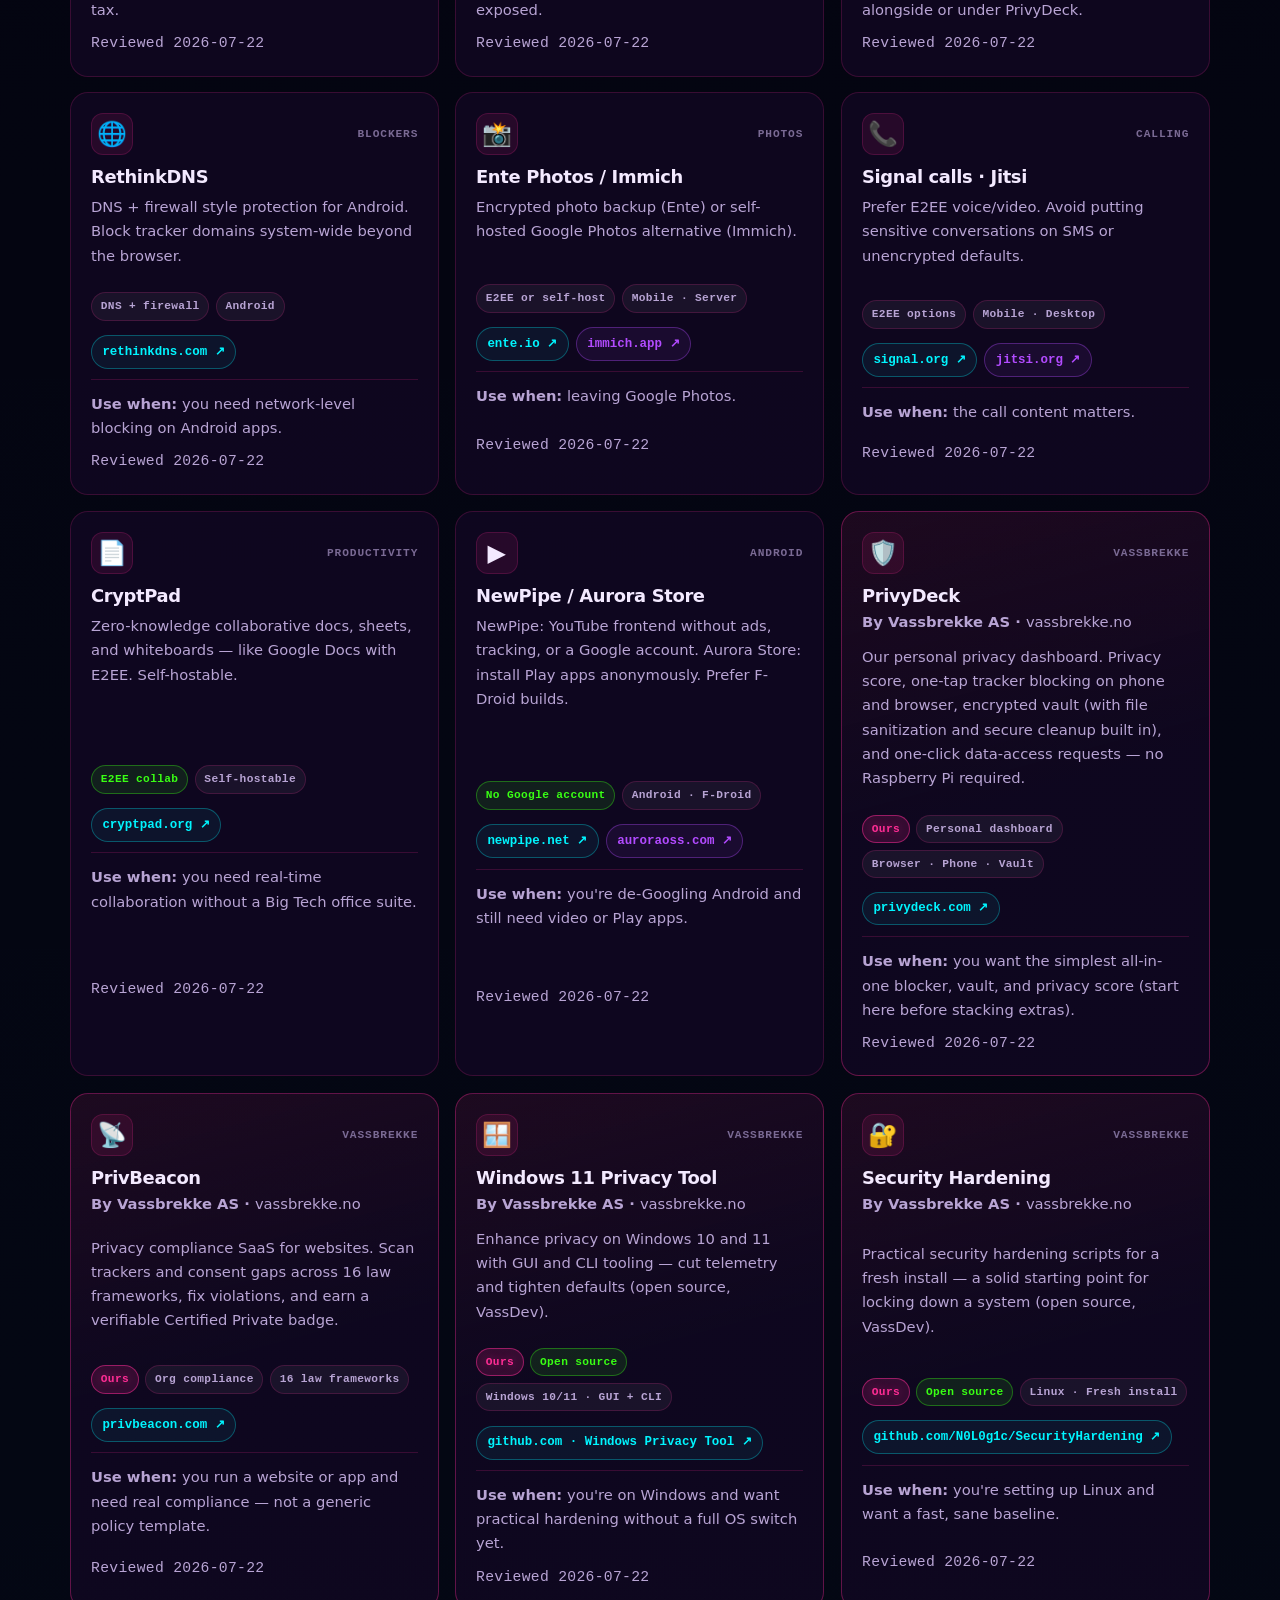
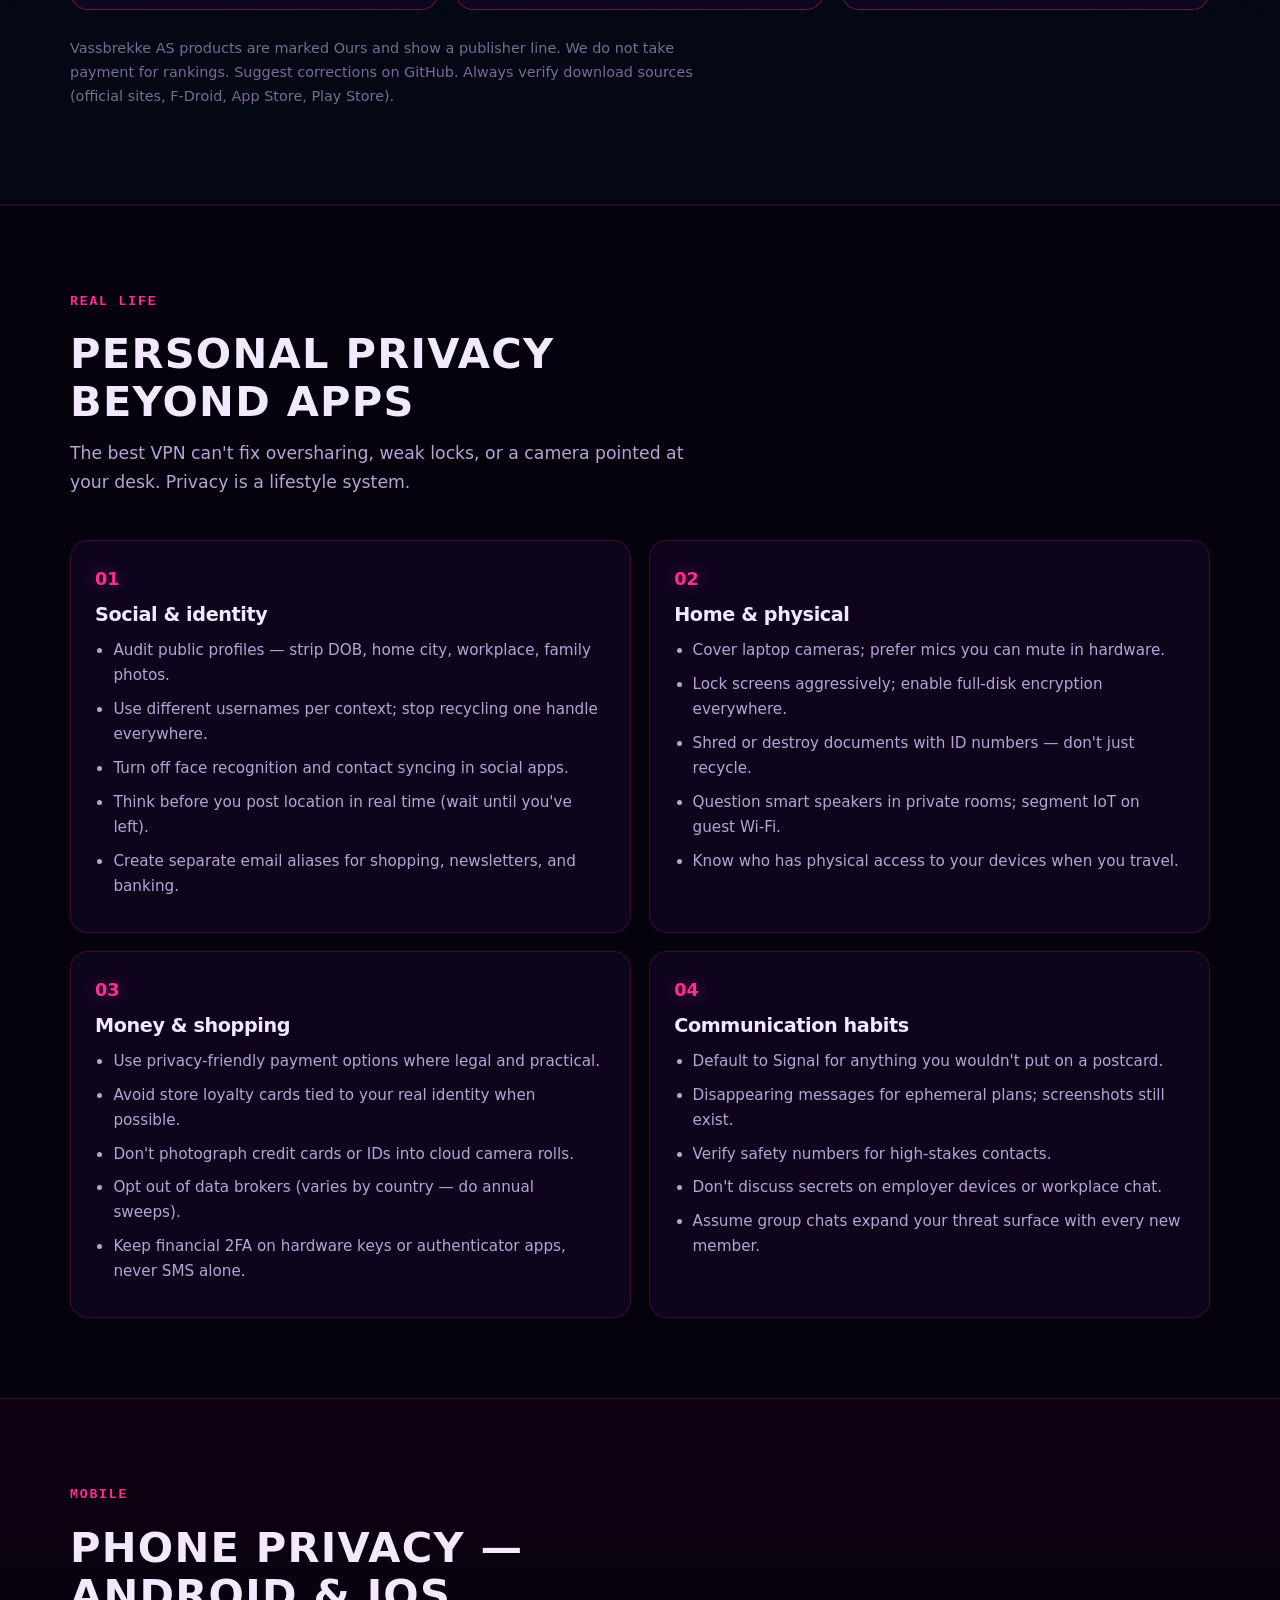
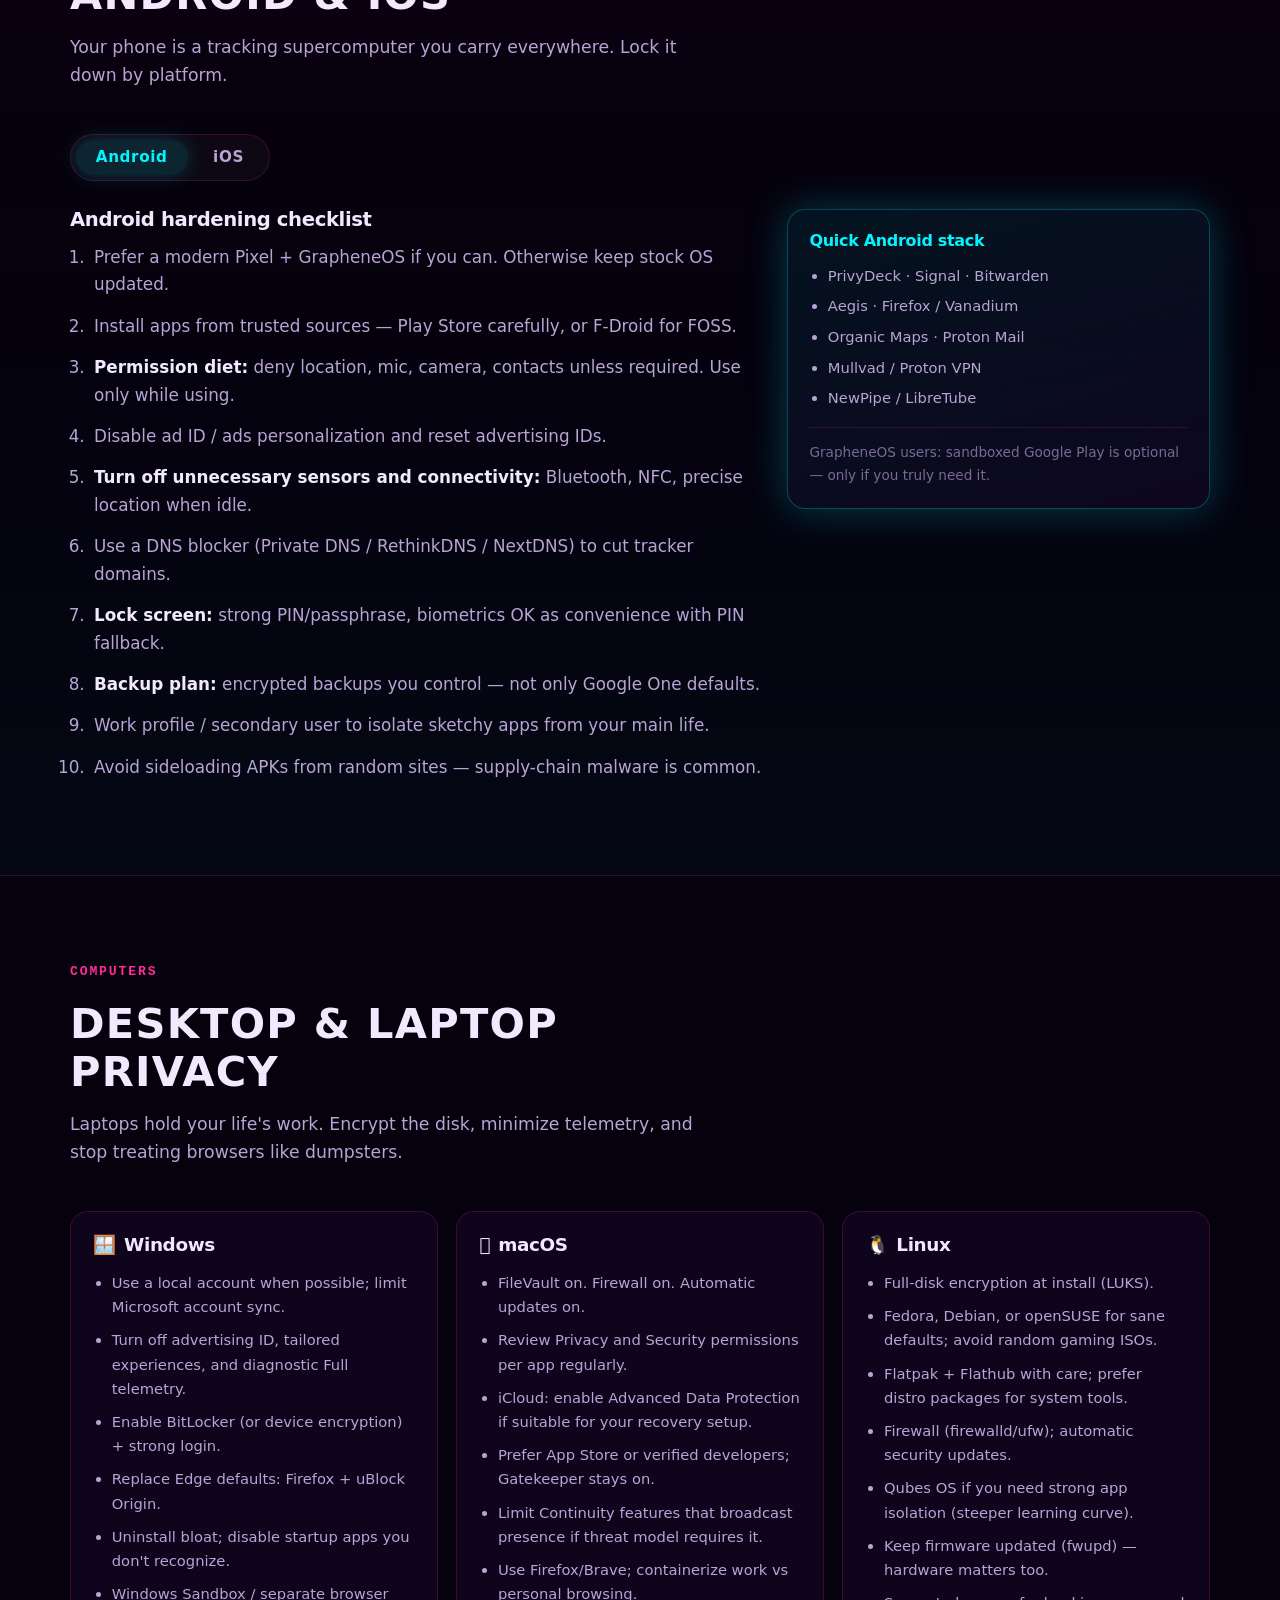
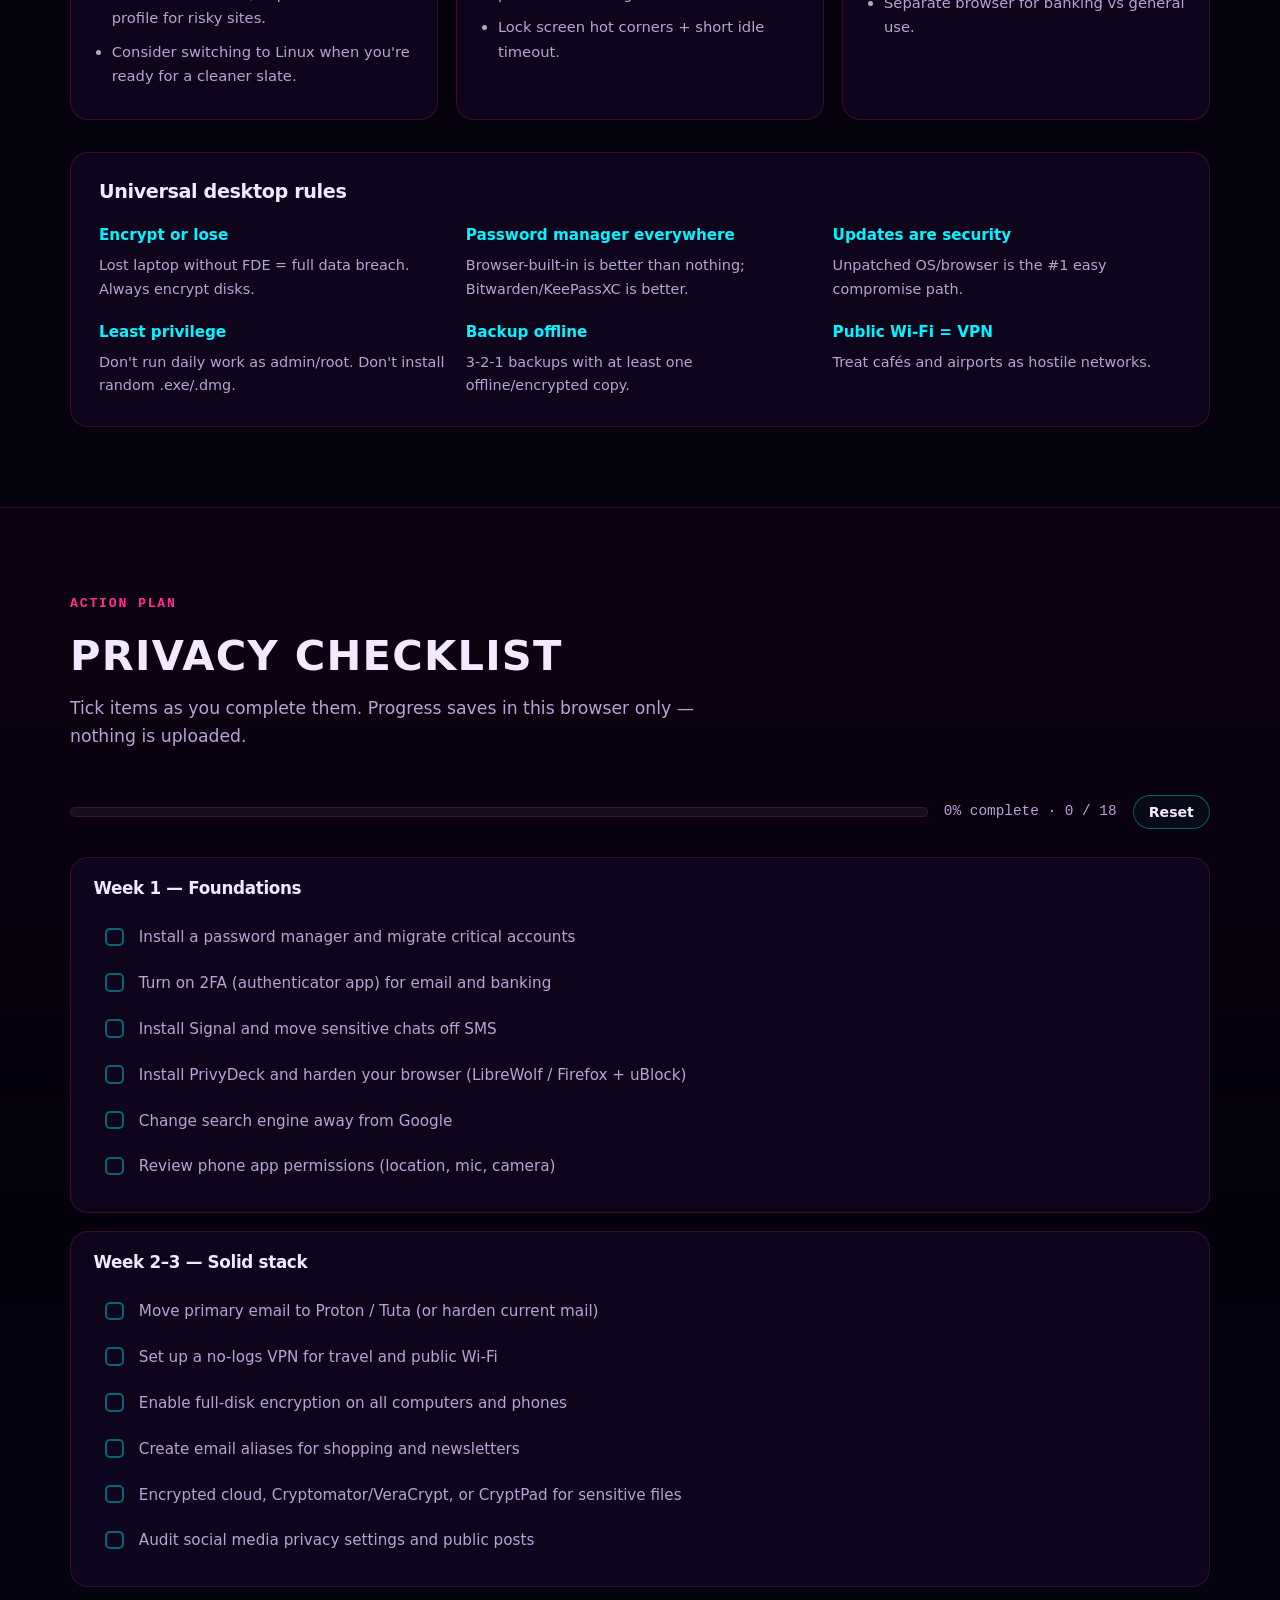
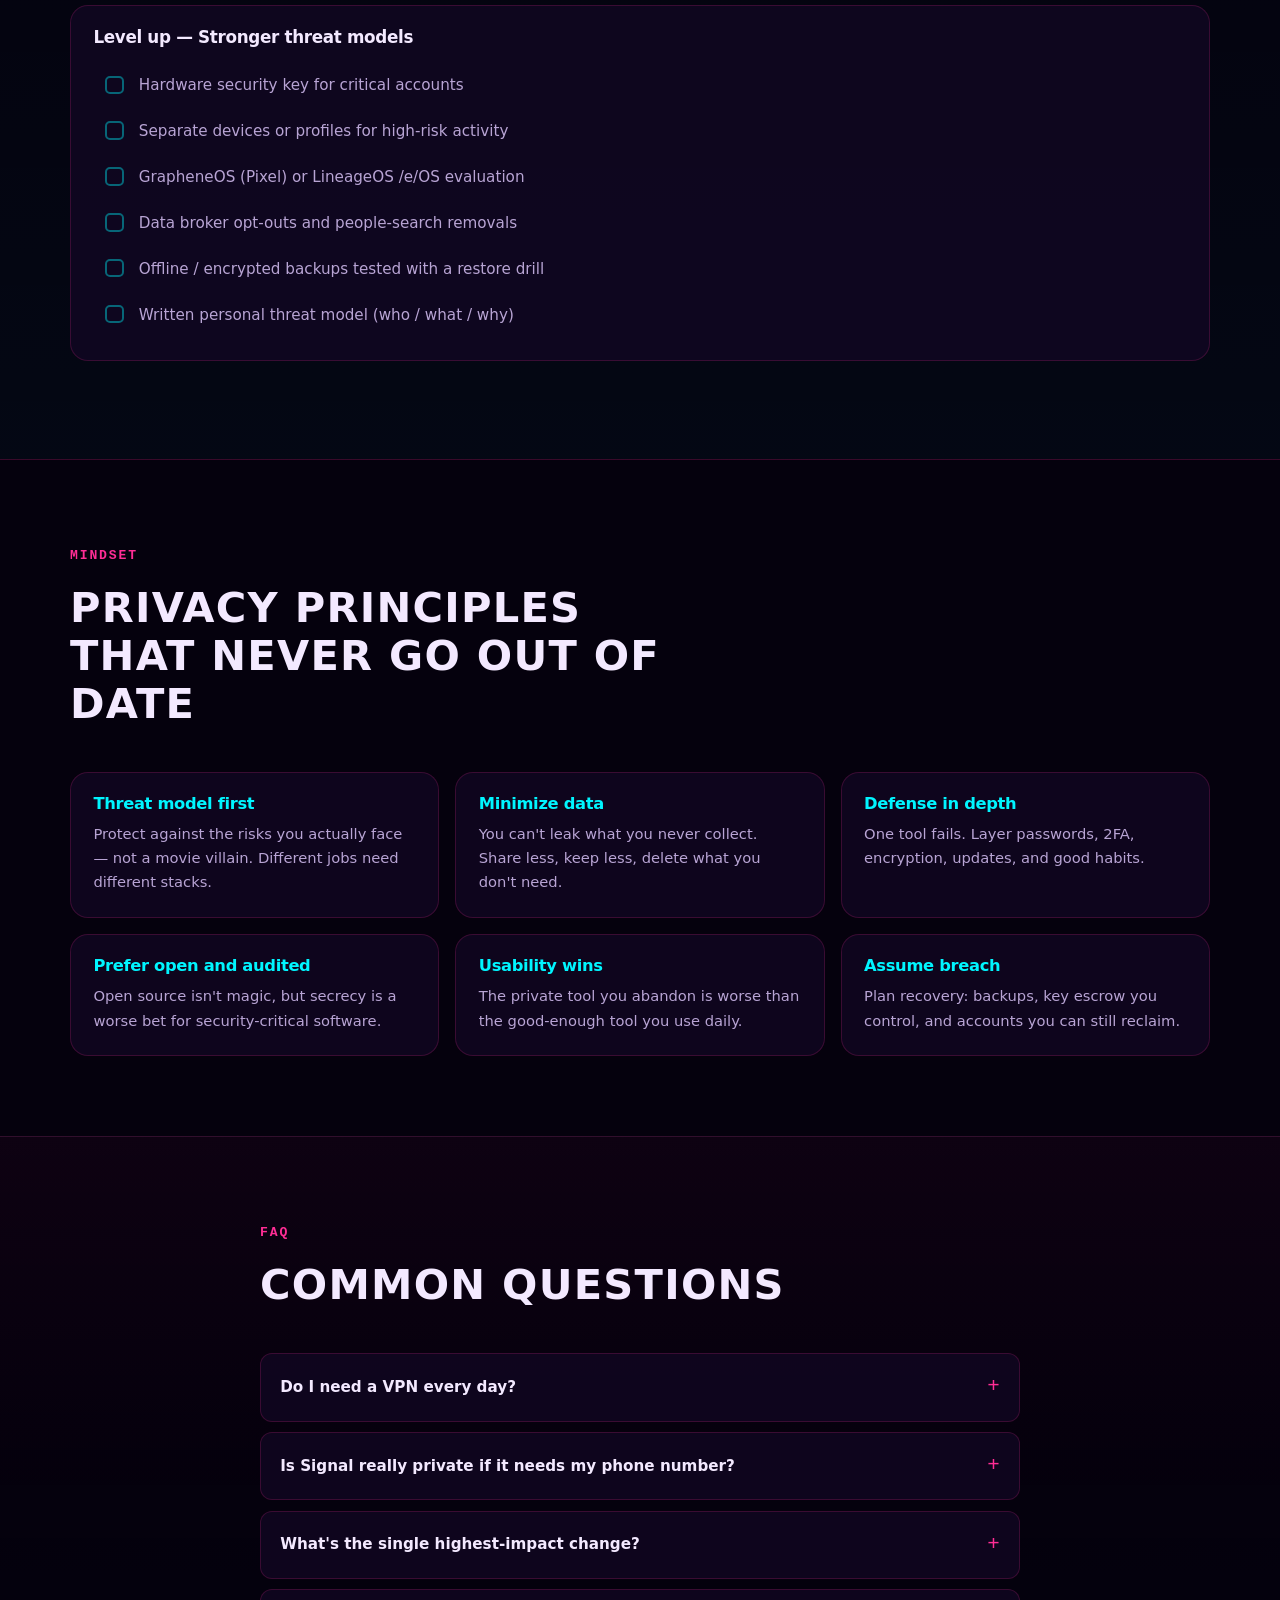
==== commit fc2d3a4f: "Add PrivBeacon Certified Private badge to site footer. Show the verification badge (score 99/100) on" ====
--- a/index.html
+++ b/index.html
@@ -2208,8 +2208,14 @@
       </div>
     </div>
     <div class="container footer-bottom">
-      <p>© <span id="year"></span> <a href="https://www.vassbrekke.no" target="_blank" rel="noopener noreferrer">Vassbrekke AS</a> · PrivGuide · Built for humans who want their lives back</p>
-      <p class="footer-privacy">No trackers · No accounts · No Google Fonts · Local checklist only</p>
+      <div class="footer-bottom-meta">
+        <p>© <span id="year"></span> <a href="https://www.vassbrekke.no" target="_blank" rel="noopener noreferrer">Vassbrekke AS</a> · PrivGuide · Built for humans who want their lives back</p>
+        <p class="footer-privacy">No trackers · No accounts · No Google Fonts · Local checklist only</p>
+      </div>
+      <!-- PrivBeacon Certified Private Badge -->
+      <a class="privbeacon-badge" href="https://privbeacon.com/verify/cmsp6uvg00005zqdcg2zwvx6z" target="_blank" rel="noopener noreferrer">
+        <img src="https://privbeacon.com/api/badge/png?siteId=cmsp6uvg00005zqdcg2zwvx6z" alt="PrivBeacon Certified Private — Score 99/100" width="168" height="54" />
+      </a>
     </div>
   </footer>
 
--- a/css/styles.css
+++ b/css/styles.css
@@ -1660,17 +1660,37 @@
 .footer-bottom {
   display: flex;
   flex-wrap: wrap;
+  align-items: center;
   justify-content: space-between;
-  gap: 0.75rem;
+  gap: 1rem;
   padding-top: 1.5rem;
   border-top: 1px solid var(--border);
   font-size: 0.85rem;
   color: var(--text-dim);
 }
+.footer-bottom-meta {
+  display: flex;
+  flex-direction: column;
+  gap: 0.35rem;
+}
 .footer-bottom p { margin: 0; }
 .footer-privacy {
   color: var(--accent);
   text-shadow: 0 0 12px rgba(0, 245, 255, 0.3);
+}
+.privbeacon-badge {
+  display: inline-block;
+  line-height: 0;
+  flex-shrink: 0;
+  opacity: 0.95;
+  transition: opacity 0.15s ease;
+}
+.privbeacon-badge:hover { opacity: 1; }
+.privbeacon-badge img {
+  display: block;
+  width: 168px;
+  height: auto;
+  max-width: 100%;
 }
 
 /* Floating side nav dots */
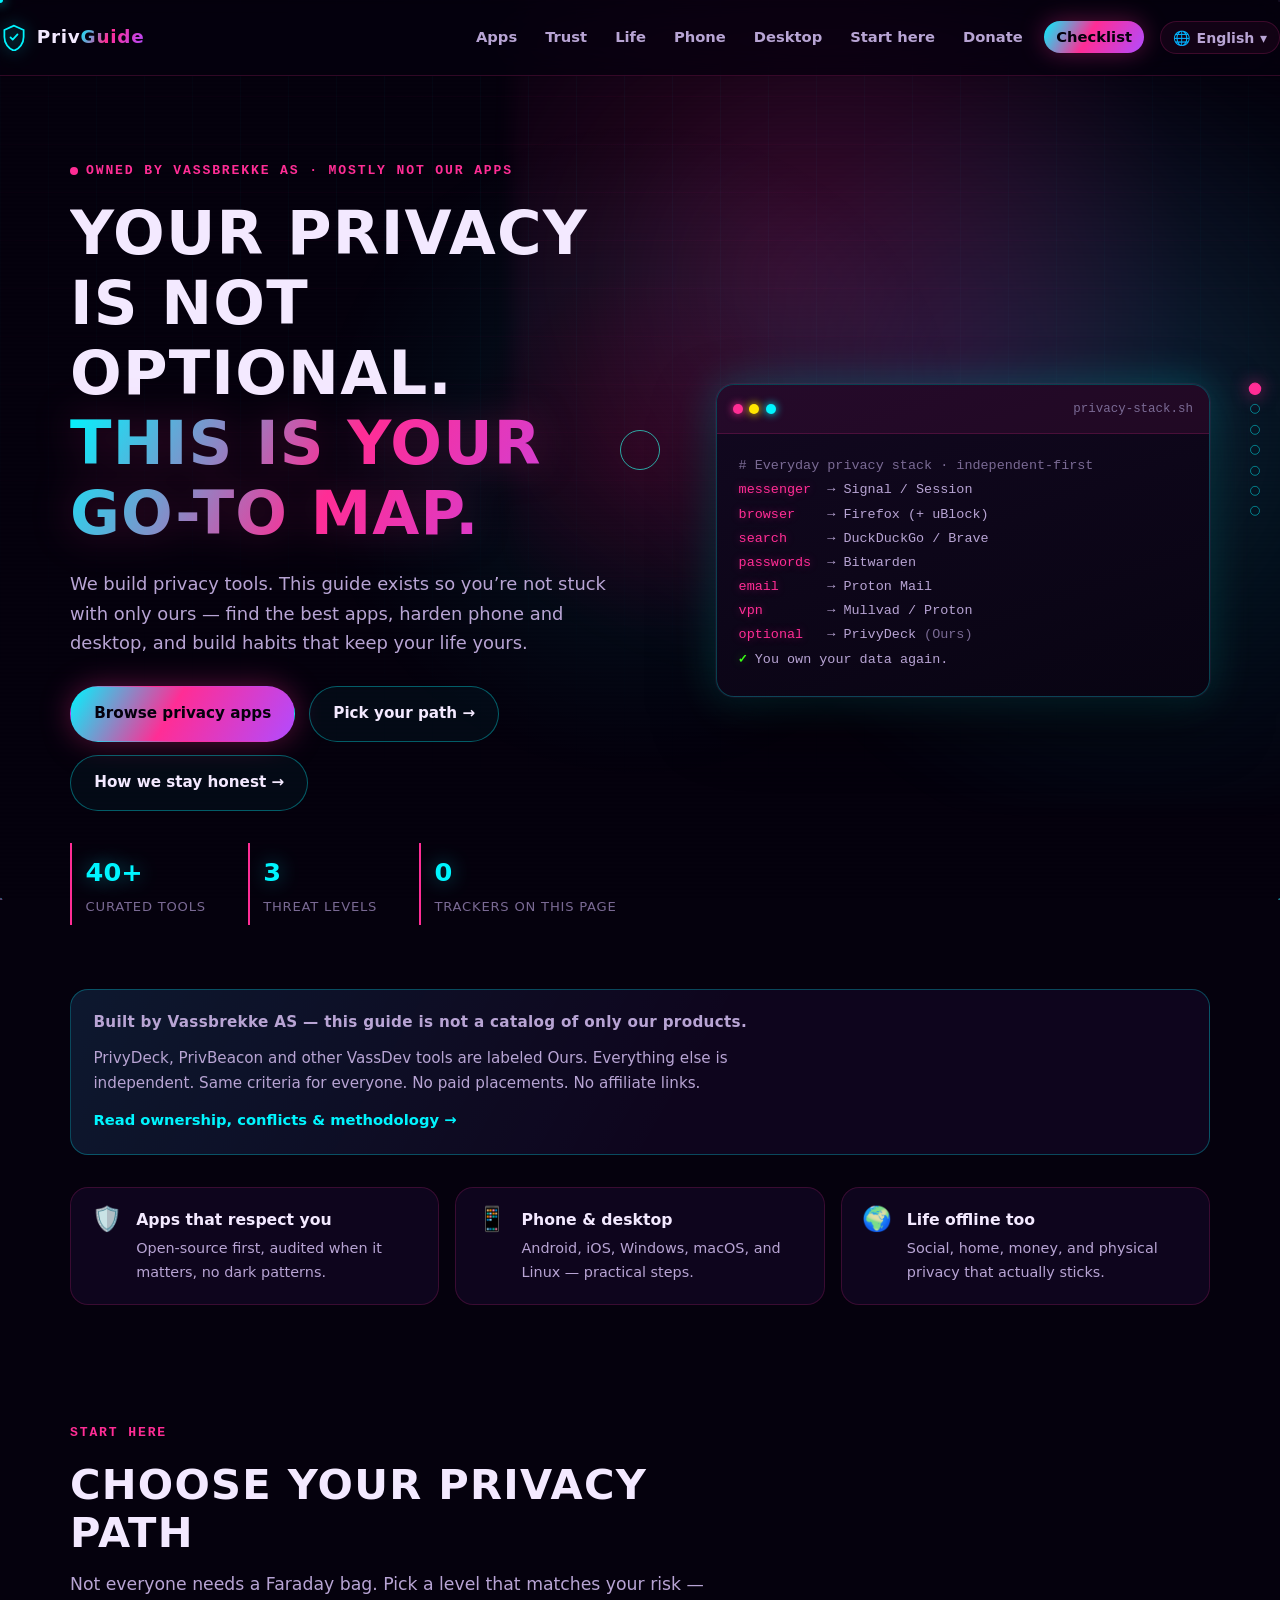
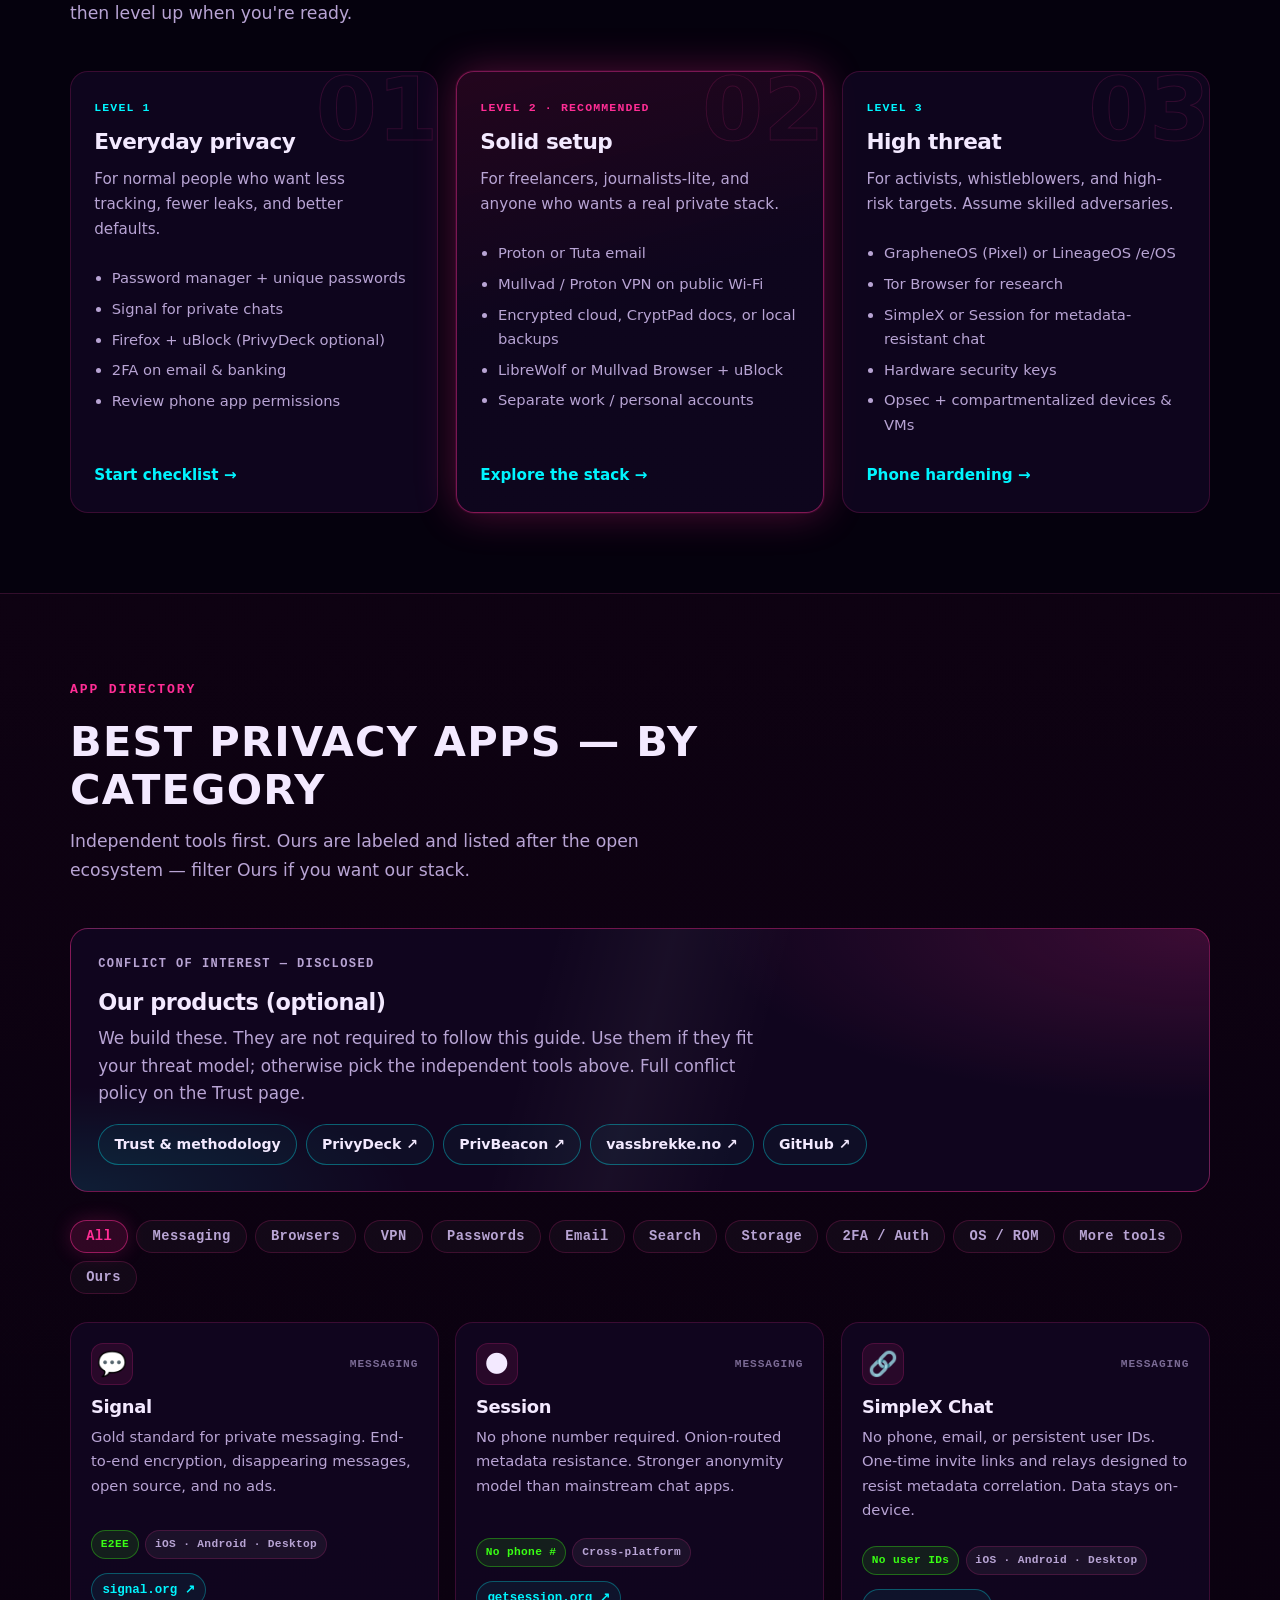
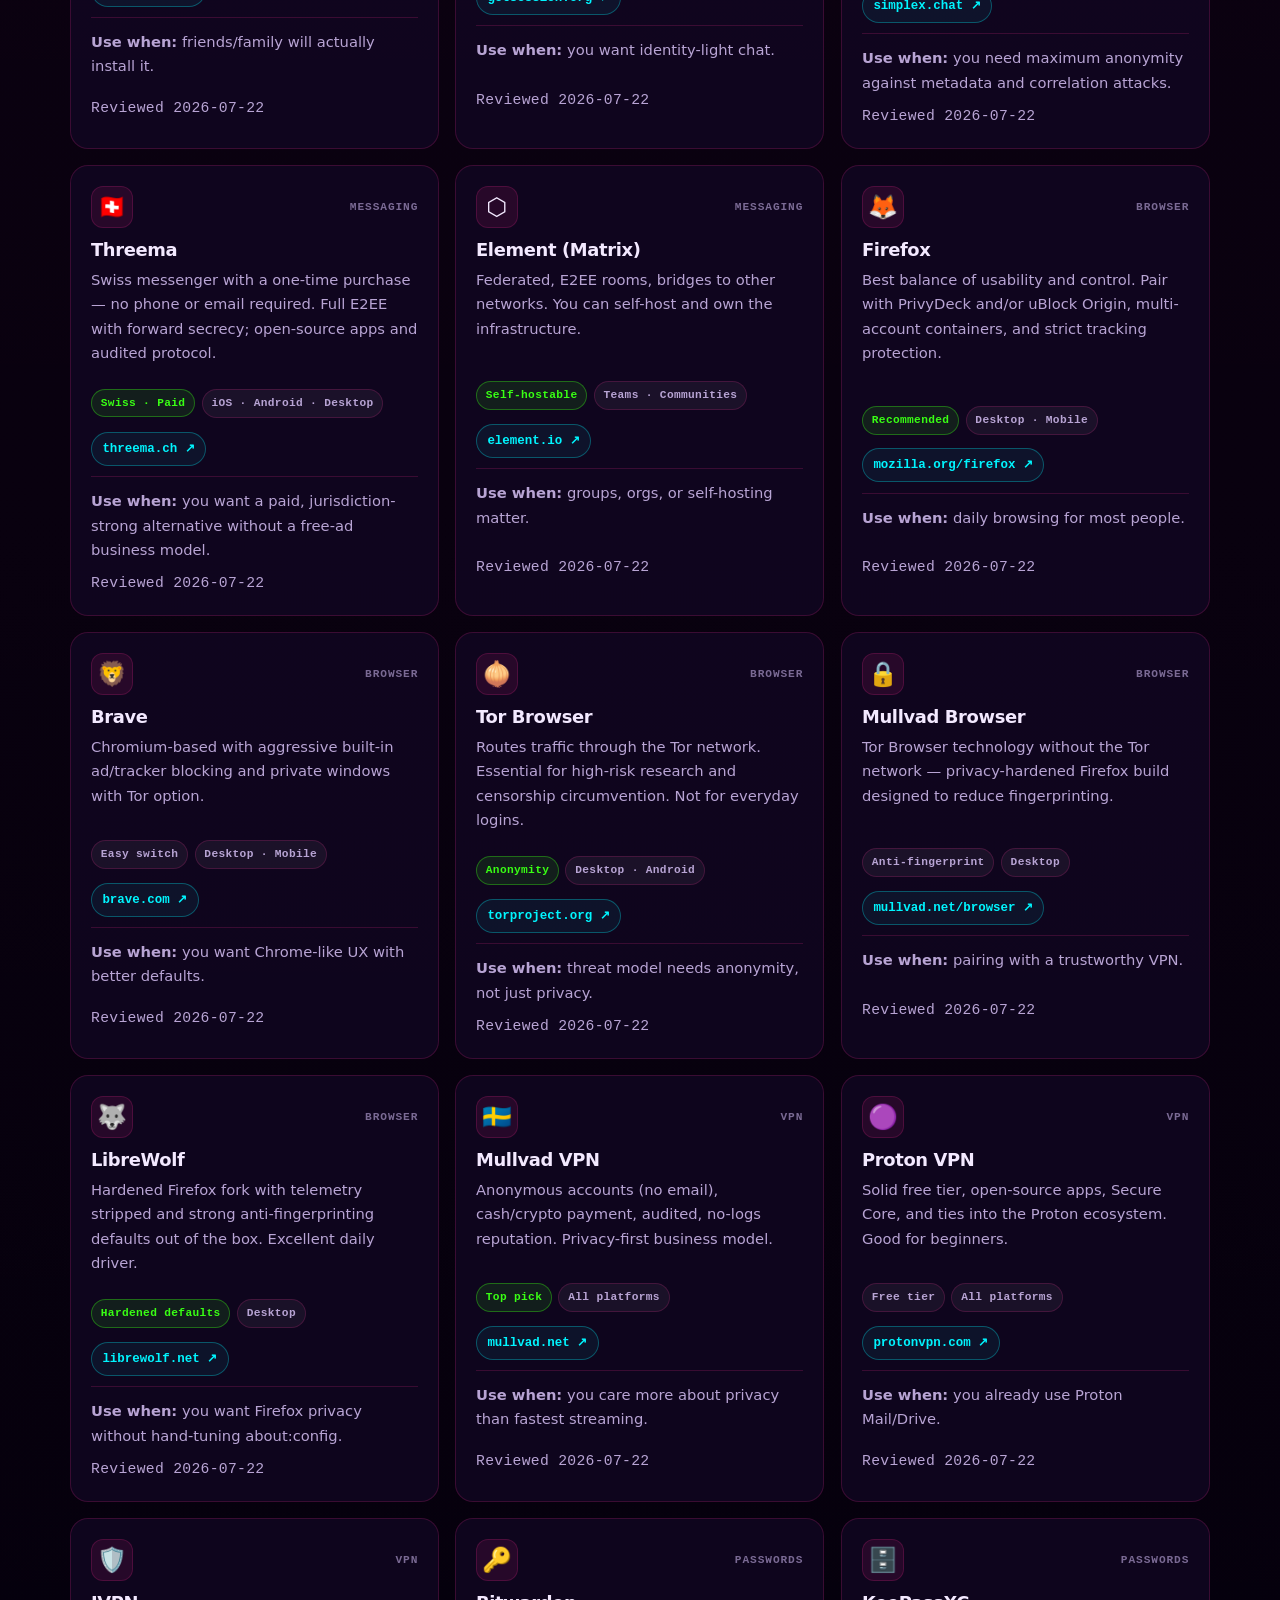
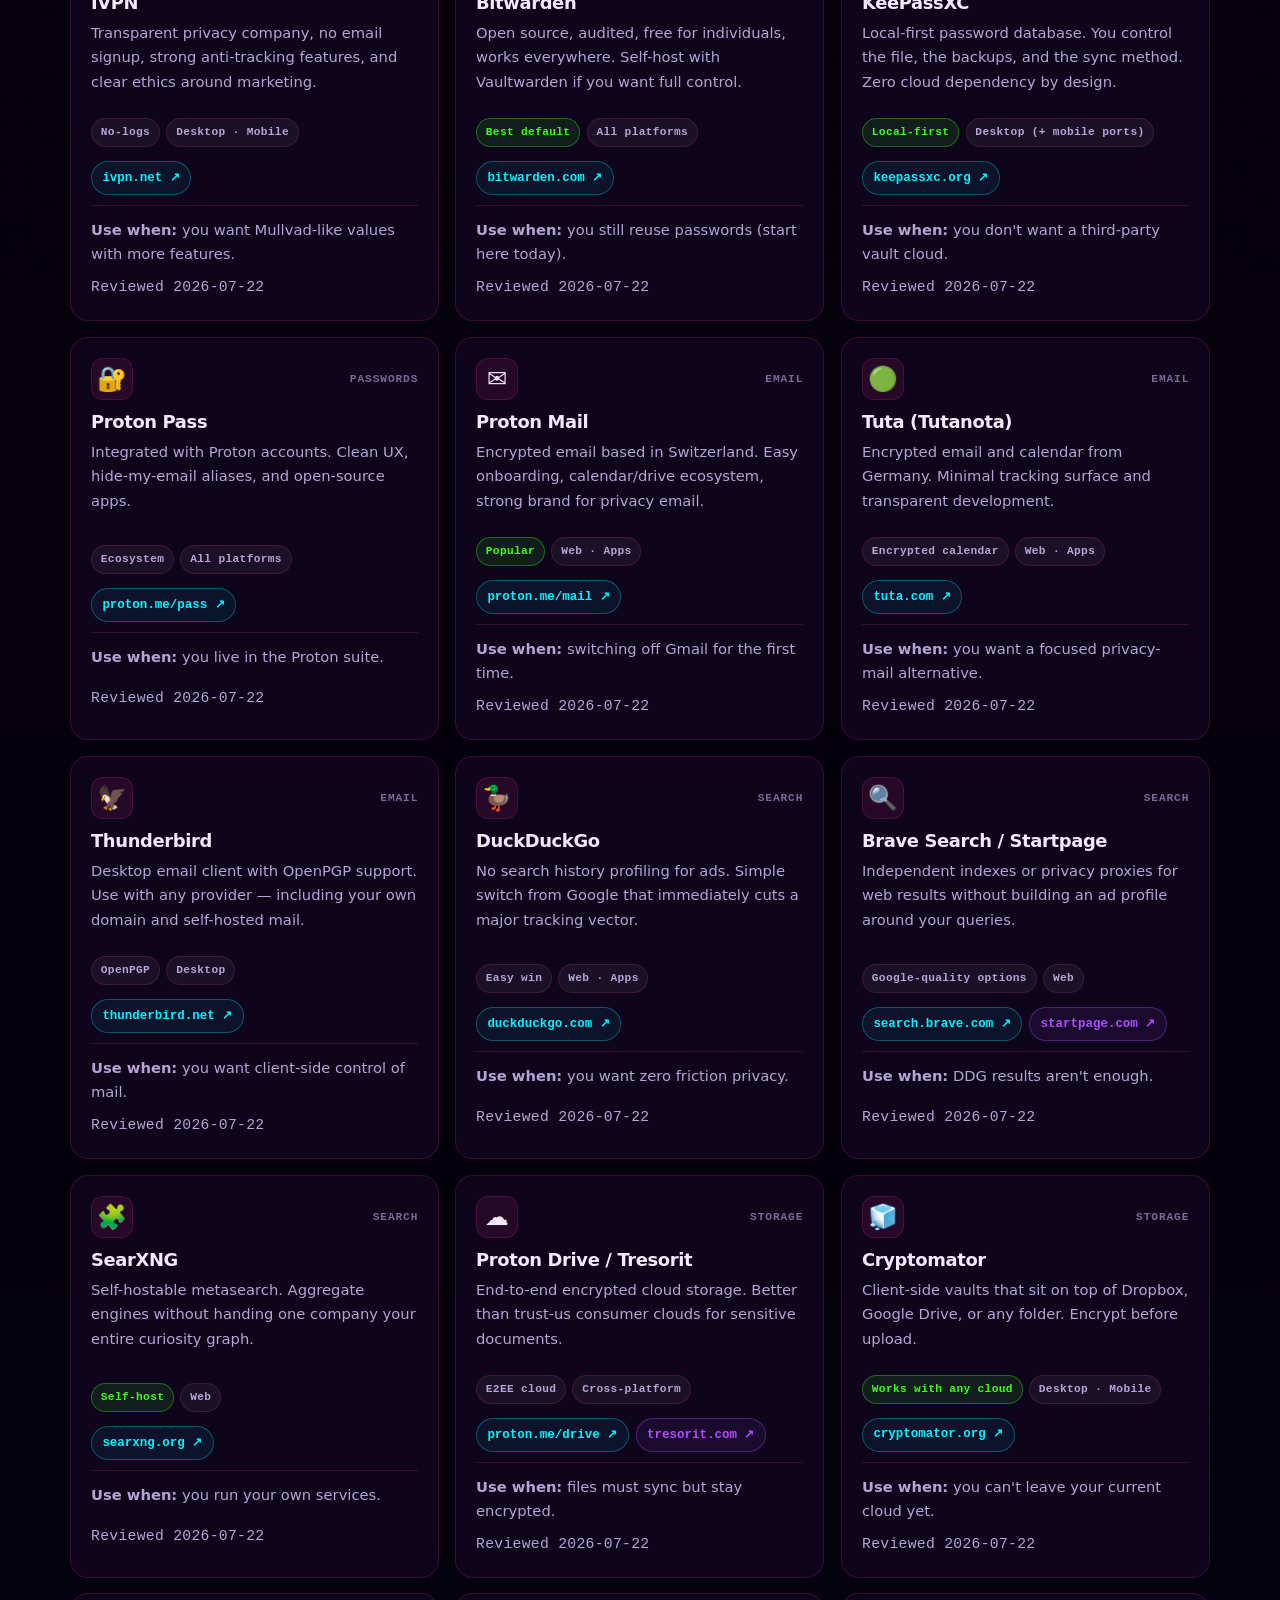
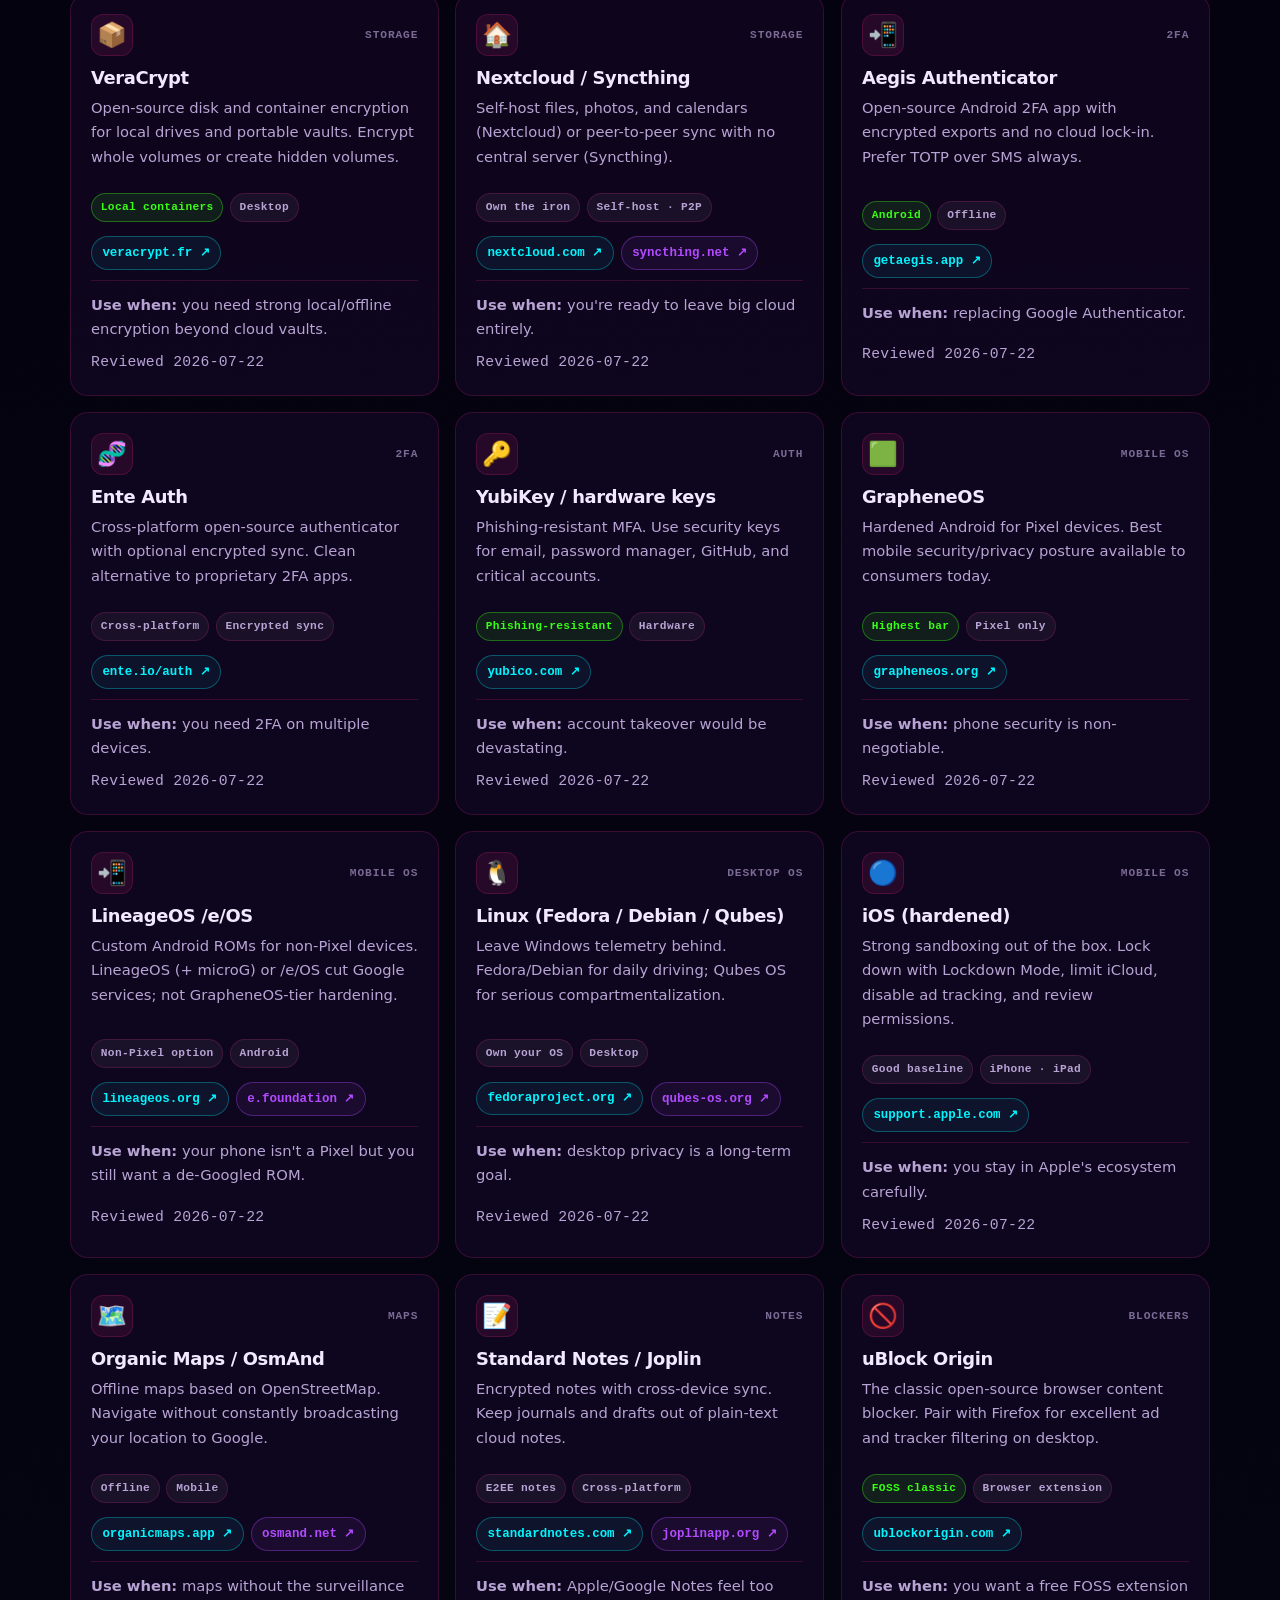
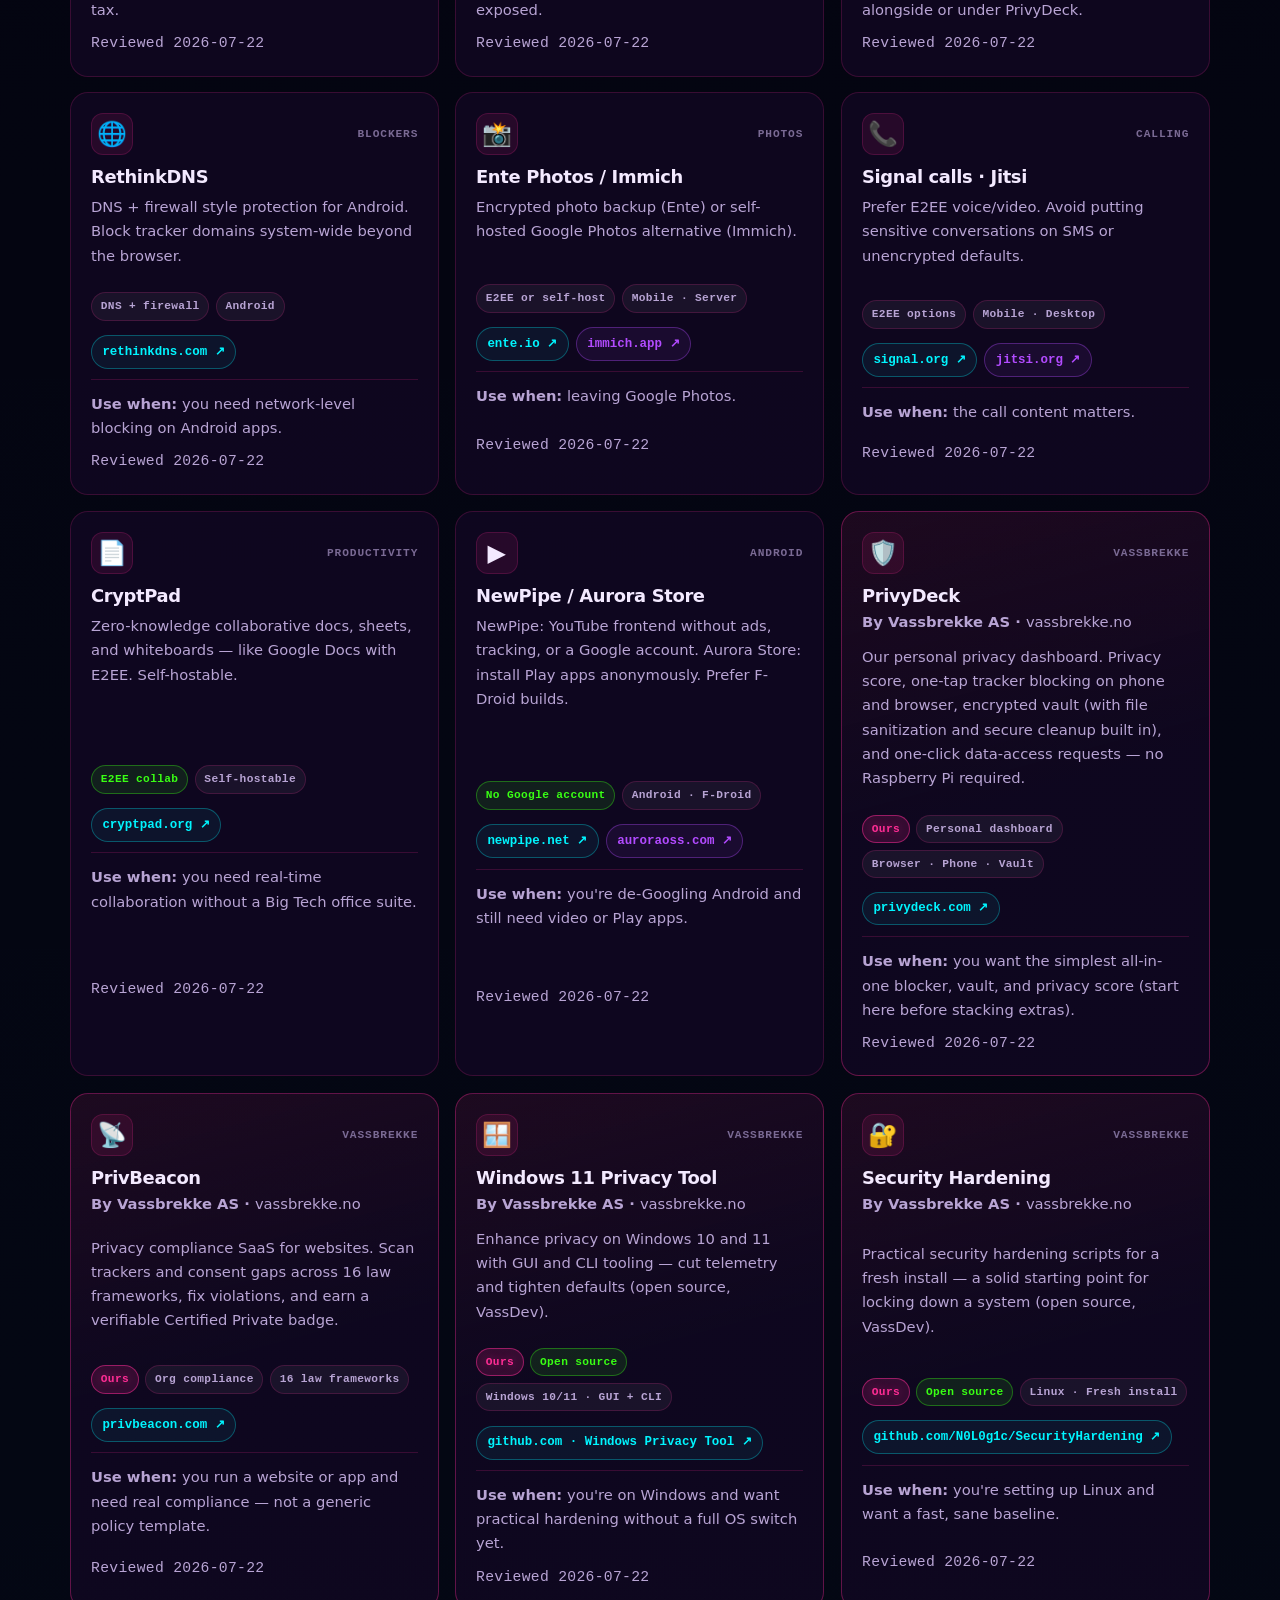
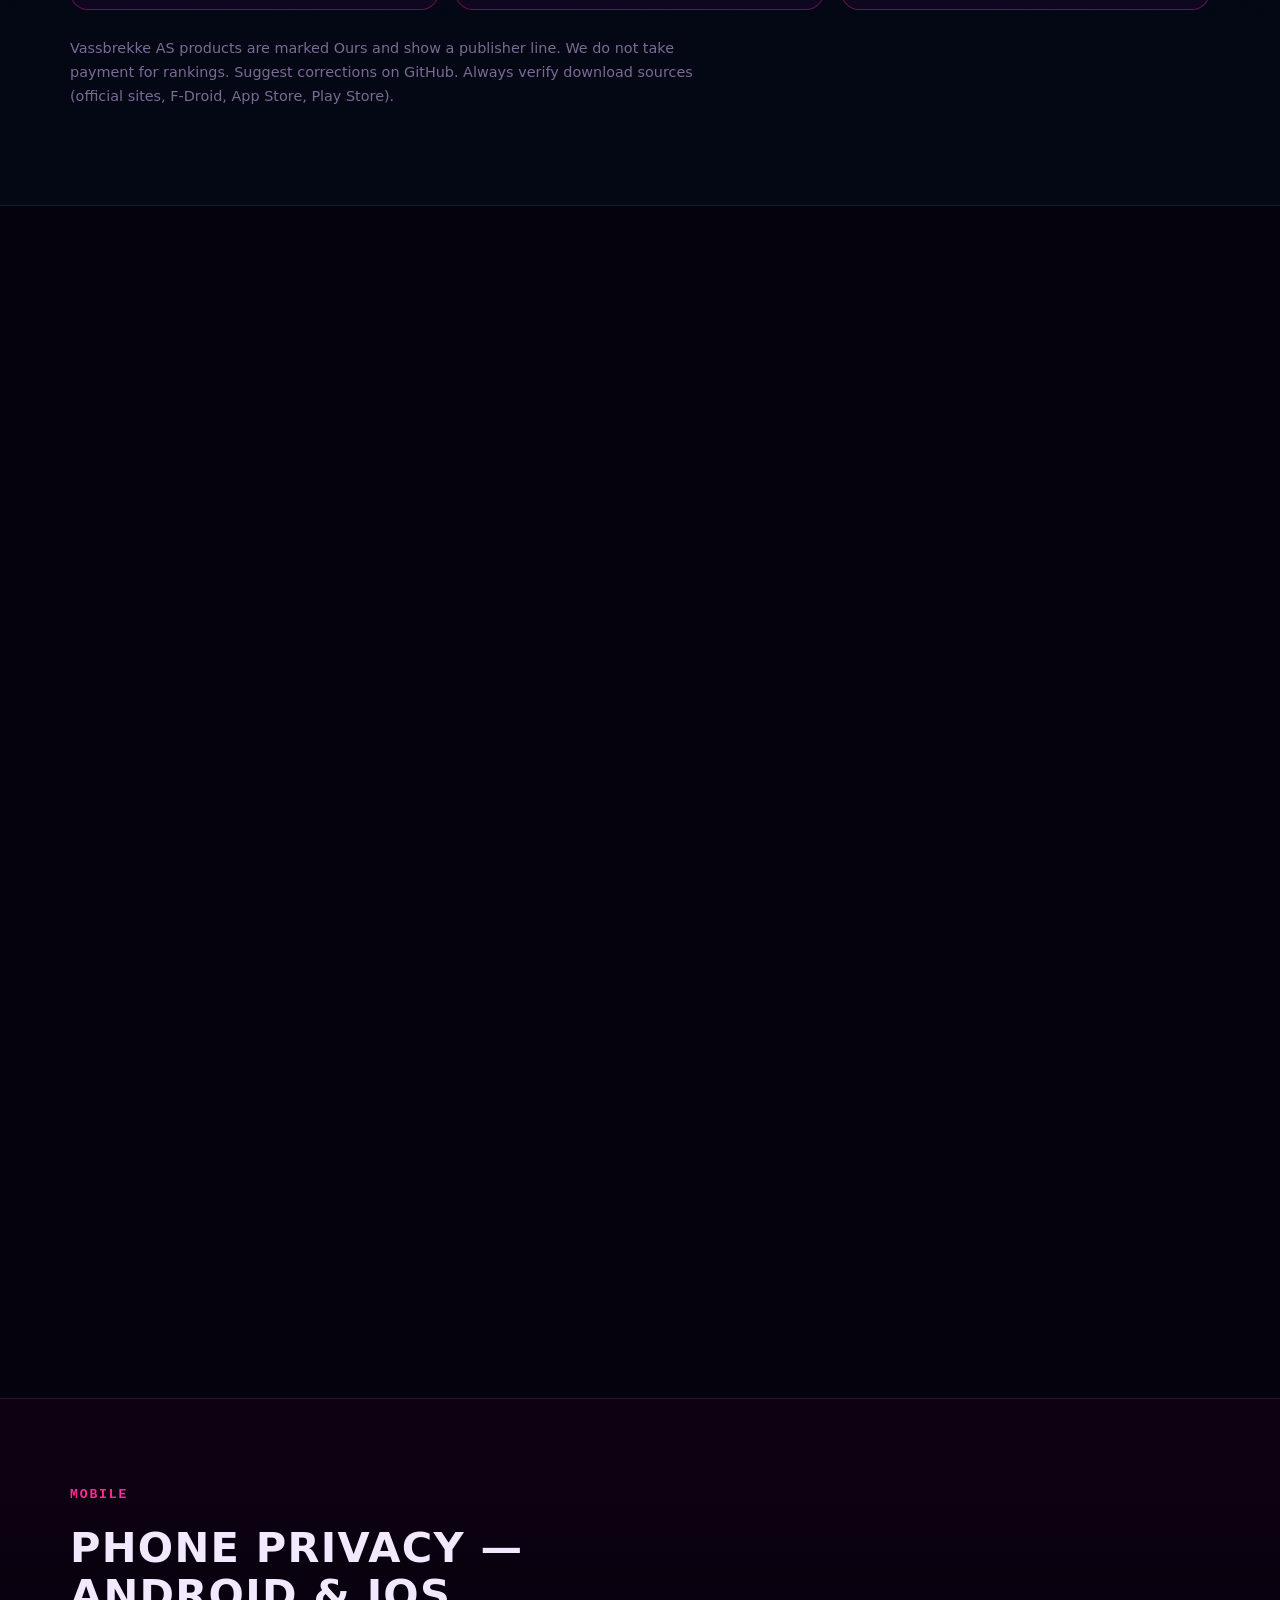
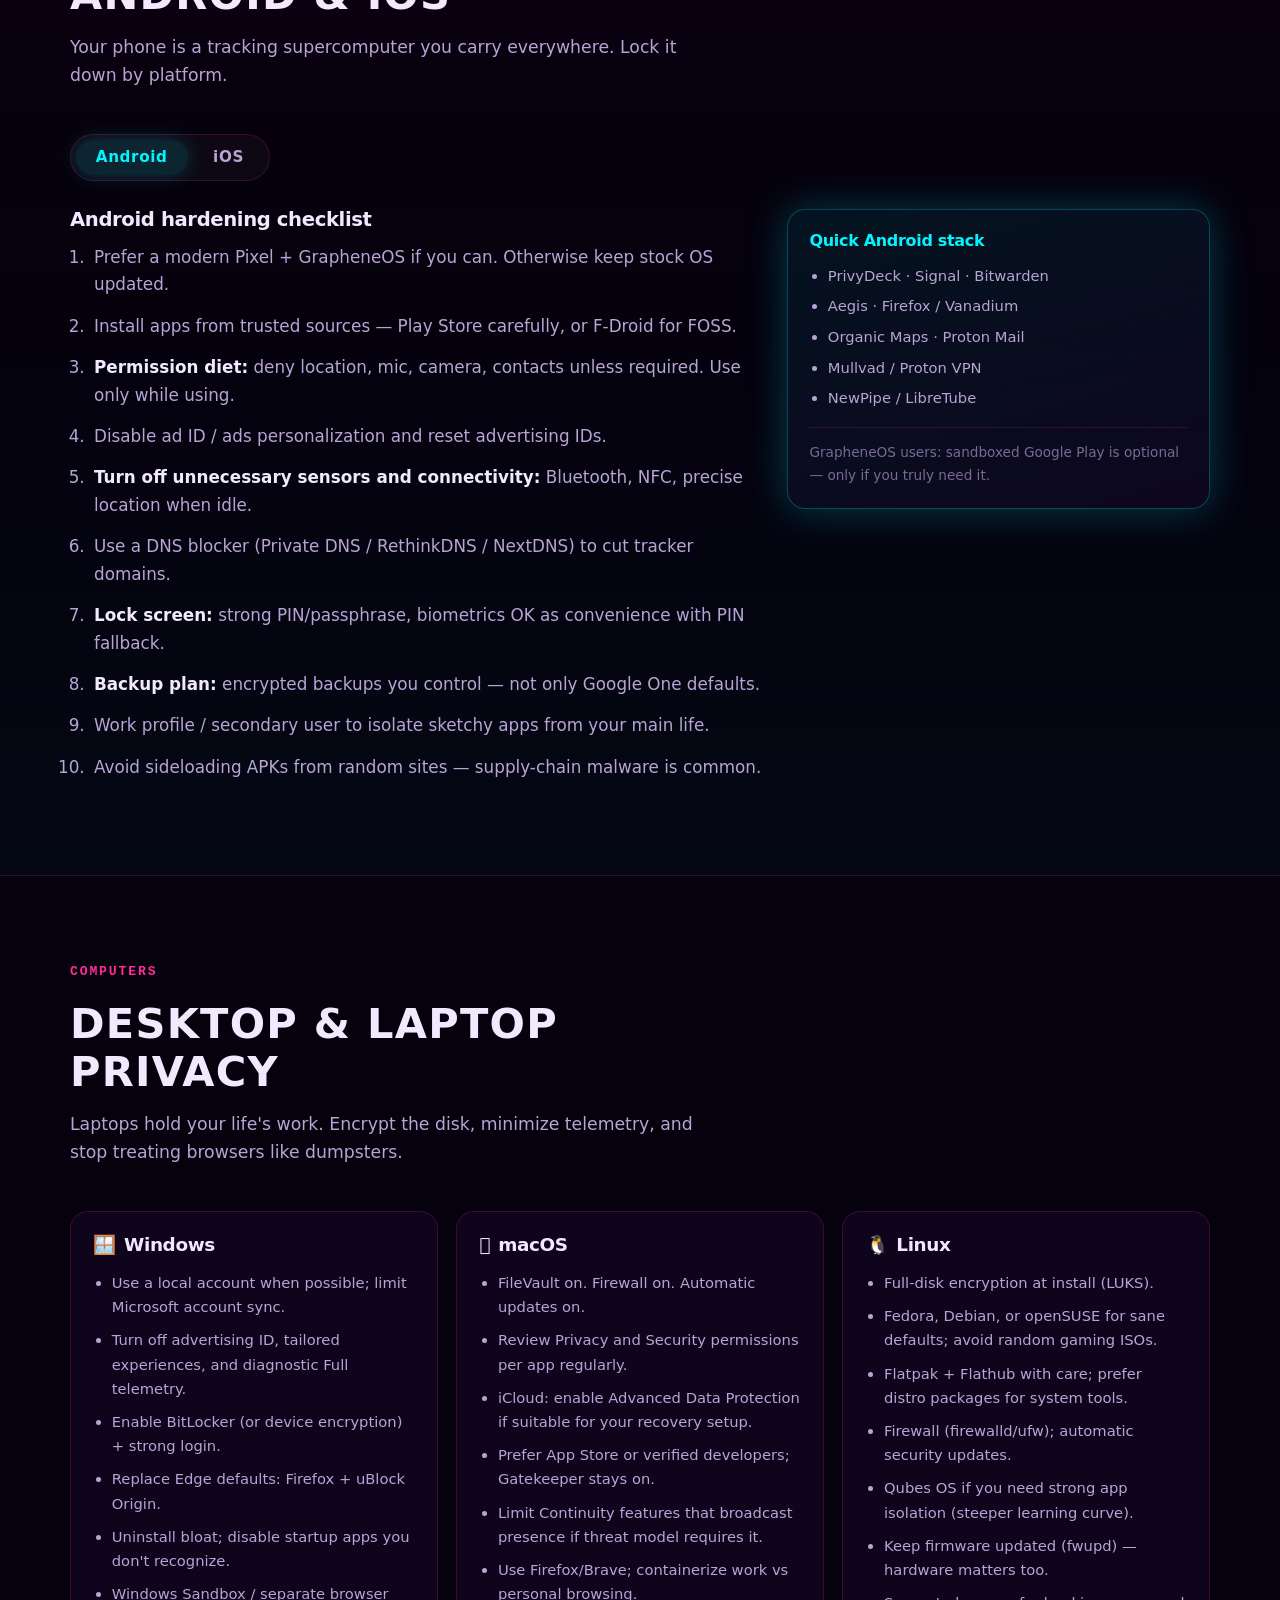
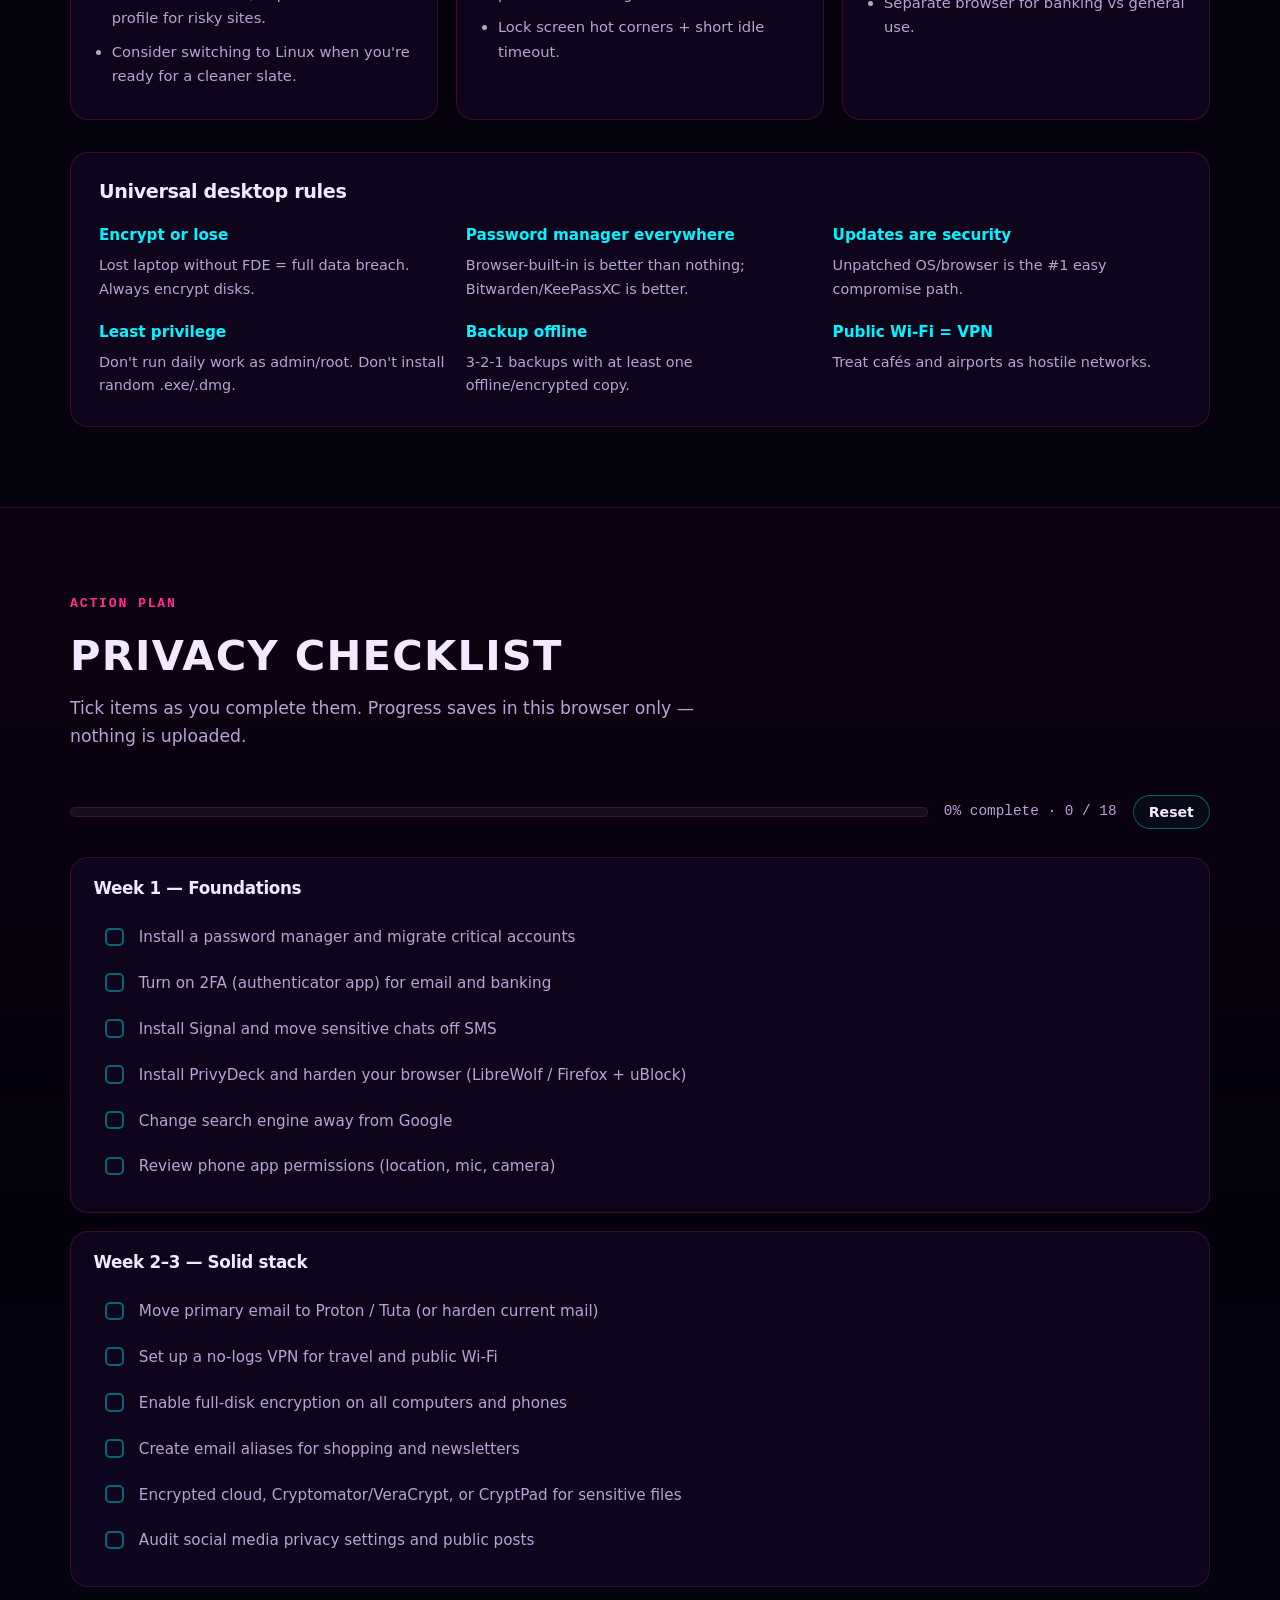
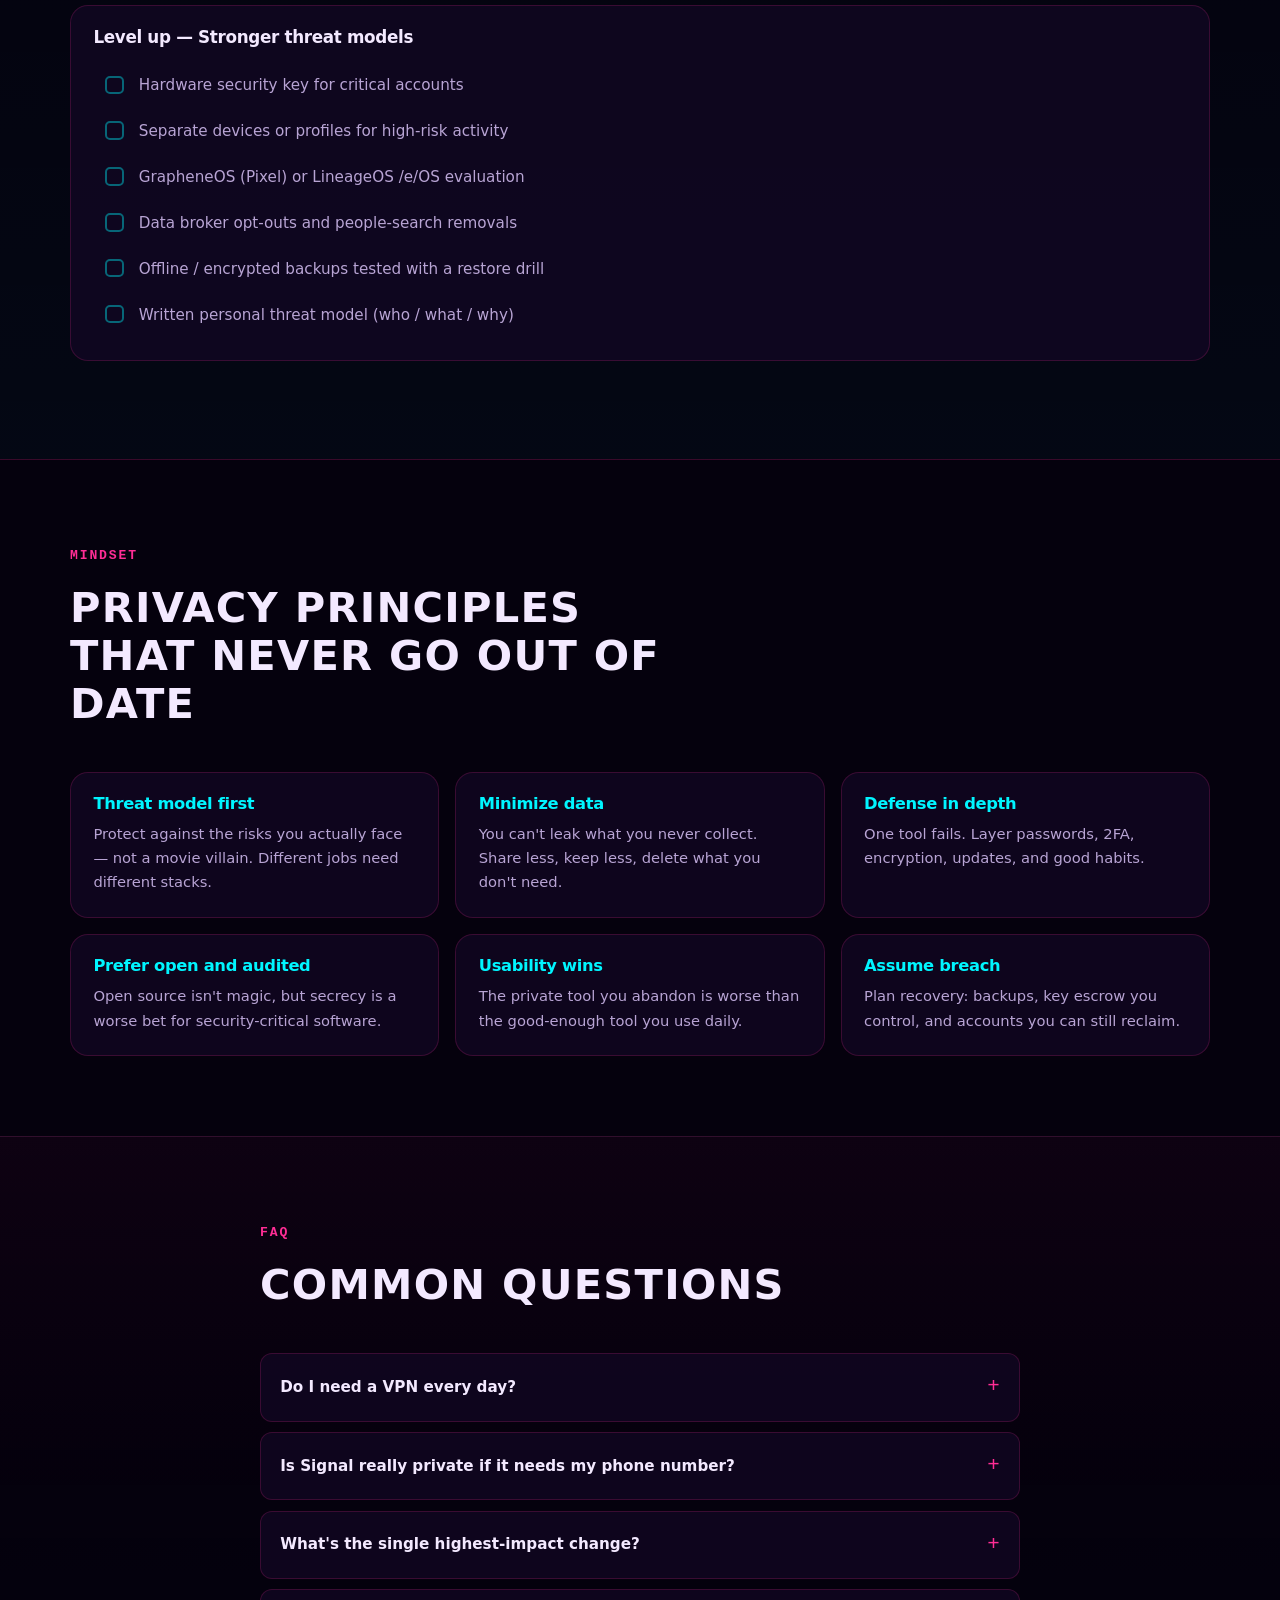
==== commit 397ff5ee: "fix SEO: shorter meta, PNG OG, trust Twitter tags, llms/security.txt Trim titles/descriptions across" ====
--- a/index.html
+++ b/index.html
@@ -3,8 +3,8 @@
 <head>
   <meta charset="UTF-8" />
   <meta name="viewport" content="width=device-width, initial-scale=1.0" />
-  <title>PrivGuide — Best Privacy Apps & Personal Privacy Guide (Phone, Desktop, Life)</title>
-  <meta name="description" content="Ultimate privacy guide: find the best privacy apps (Signal, Bitwarden, Mullvad, Proton), harden Android & iOS, secure Windows/macOS/Linux, and protect personal privacy in everyday life. Hosted and owned by Vassbrekke AS — makers of PrivyDeck and PrivBeacon." />
+  <title>PrivGuide — Best Privacy Apps & Personal Privacy Guide</title>
+  <meta name="description" content="Find the best privacy apps (Signal, Bitwarden, Mullvad, Proton), harden phone & desktop, and protect everyday life. Independent-first guide by Vassbrekke AS." />
   <meta name="keywords" content="PrivyDeck, PrivBeacon, Vassbrekke AS, privacy apps, best privacy apps, personal privacy, phone privacy, android privacy, ios privacy, desktop privacy, linux privacy, password manager, vpn, signal, bitwarden, proton mail, mullvad, grapheneos, digital privacy guide, privacy checklist, degoogle, encrypted messaging, privacy tools 2026" />
   <meta name="author" content="PrivGuide" />
   <meta name="robots" content="index, follow, max-image-preview:large, max-snippet:-1, max-video-preview:-1" />
@@ -24,18 +24,21 @@
   <!-- Open Graph -->
   <meta property="og:type" content="website" />
   <meta property="og:site_name" content="PrivGuide" />
-  <meta property="og:title" content="PrivGuide — Best Privacy Apps & Personal Privacy Guide (Phone, Desktop, Life)" />
-  <meta property="og:description" content="Ultimate privacy guide: find the best privacy apps (Signal, Bitwarden, Mullvad, Proton), harden Android & iOS, secure Windows/macOS/Linux, and protect personal privacy in everyday life. Hosted and owned by Vassbrekke AS — makers of PrivyDeck and PrivBeacon." />
+  <meta property="og:title" content="PrivGuide — Best Privacy Apps & Personal Privacy Guide" />
+  <meta property="og:description" content="Find the best privacy apps (Signal, Bitwarden, Mullvad, Proton), harden phone & desktop, and protect everyday life. Independent-first guide by Vassbrekke AS." />
   <meta property="og:url" content="https://www.privguide.com/" />
   <meta property="og:locale" content="en_US" />
-  <meta property="og:image" content="https://www.privguide.com/assets/og-cover.svg" />
+  <meta property="og:image" content="https://www.privguide.com/assets/og-cover.png" />
+  <meta property="og:image:width" content="1200" />
+  <meta property="og:image:height" content="630" />
+  <meta property="og:image:type" content="image/png" />
   <meta property="og:image:alt" content="PrivGuide — privacy apps and personal privacy guide" />
 
   <!-- Twitter -->
   <meta name="twitter:card" content="summary_large_image" />
-  <meta name="twitter:title" content="PrivGuide — Best Privacy Apps & Personal Privacy Guide (Phone, Desktop, Life)" />
-  <meta name="twitter:description" content="Ultimate privacy guide: find the best privacy apps (Signal, Bitwarden, Mullvad, Proton), harden Android & iOS, secure Windows/macOS/Linux, and protect personal privacy in everyday life. Hosted and owned by Vassbrekke AS — makers of PrivyDeck and PrivBeacon." />
-  <meta name="twitter:image" content="https://www.privguide.com/assets/og-cover.svg" />
+  <meta name="twitter:title" content="PrivGuide — Best Privacy Apps & Personal Privacy Guide" />
+  <meta name="twitter:description" content="Find the best privacy apps (Signal, Bitwarden, Mullvad, Proton), harden phone & desktop, and protect everyday life. Independent-first guide by Vassbrekke AS." />
+  <meta name="twitter:image" content="https://www.privguide.com/assets/og-cover.png" />
 
   <link rel="icon" href="assets/favicon.svg" type="image/svg+xml" />
   <link rel="apple-touch-icon" href="assets/favicon.svg" />
@@ -92,7 +95,7 @@
     "name": "Digital privacy",
     "description": "Personal privacy apps, phone hardening, desktop security, and everyday privacy habits"
   },
-  "primaryImageOfPage": "https://www.privguide.com/assets/og-cover.svg"
+  "primaryImageOfPage": "https://www.privguide.com/assets/og-cover.png"
 }
   </script>
   <script type="application/ld+json">
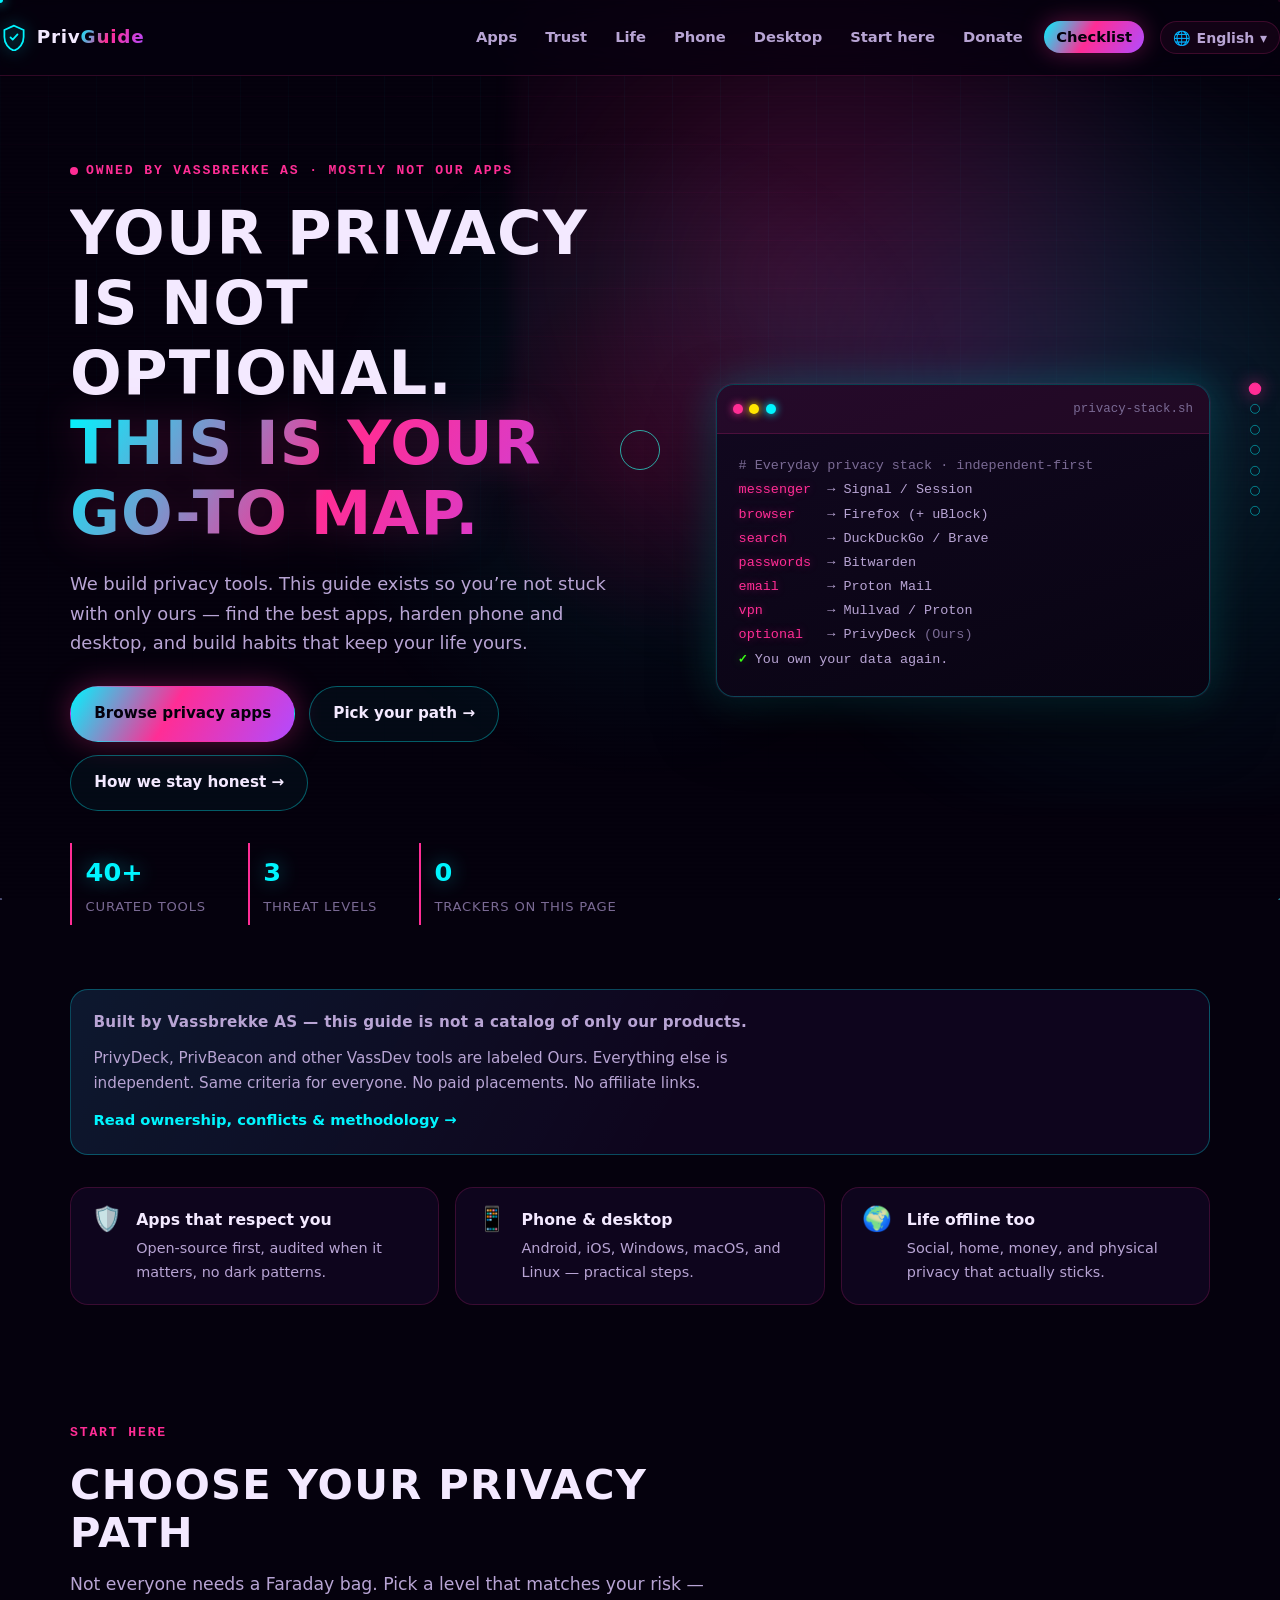
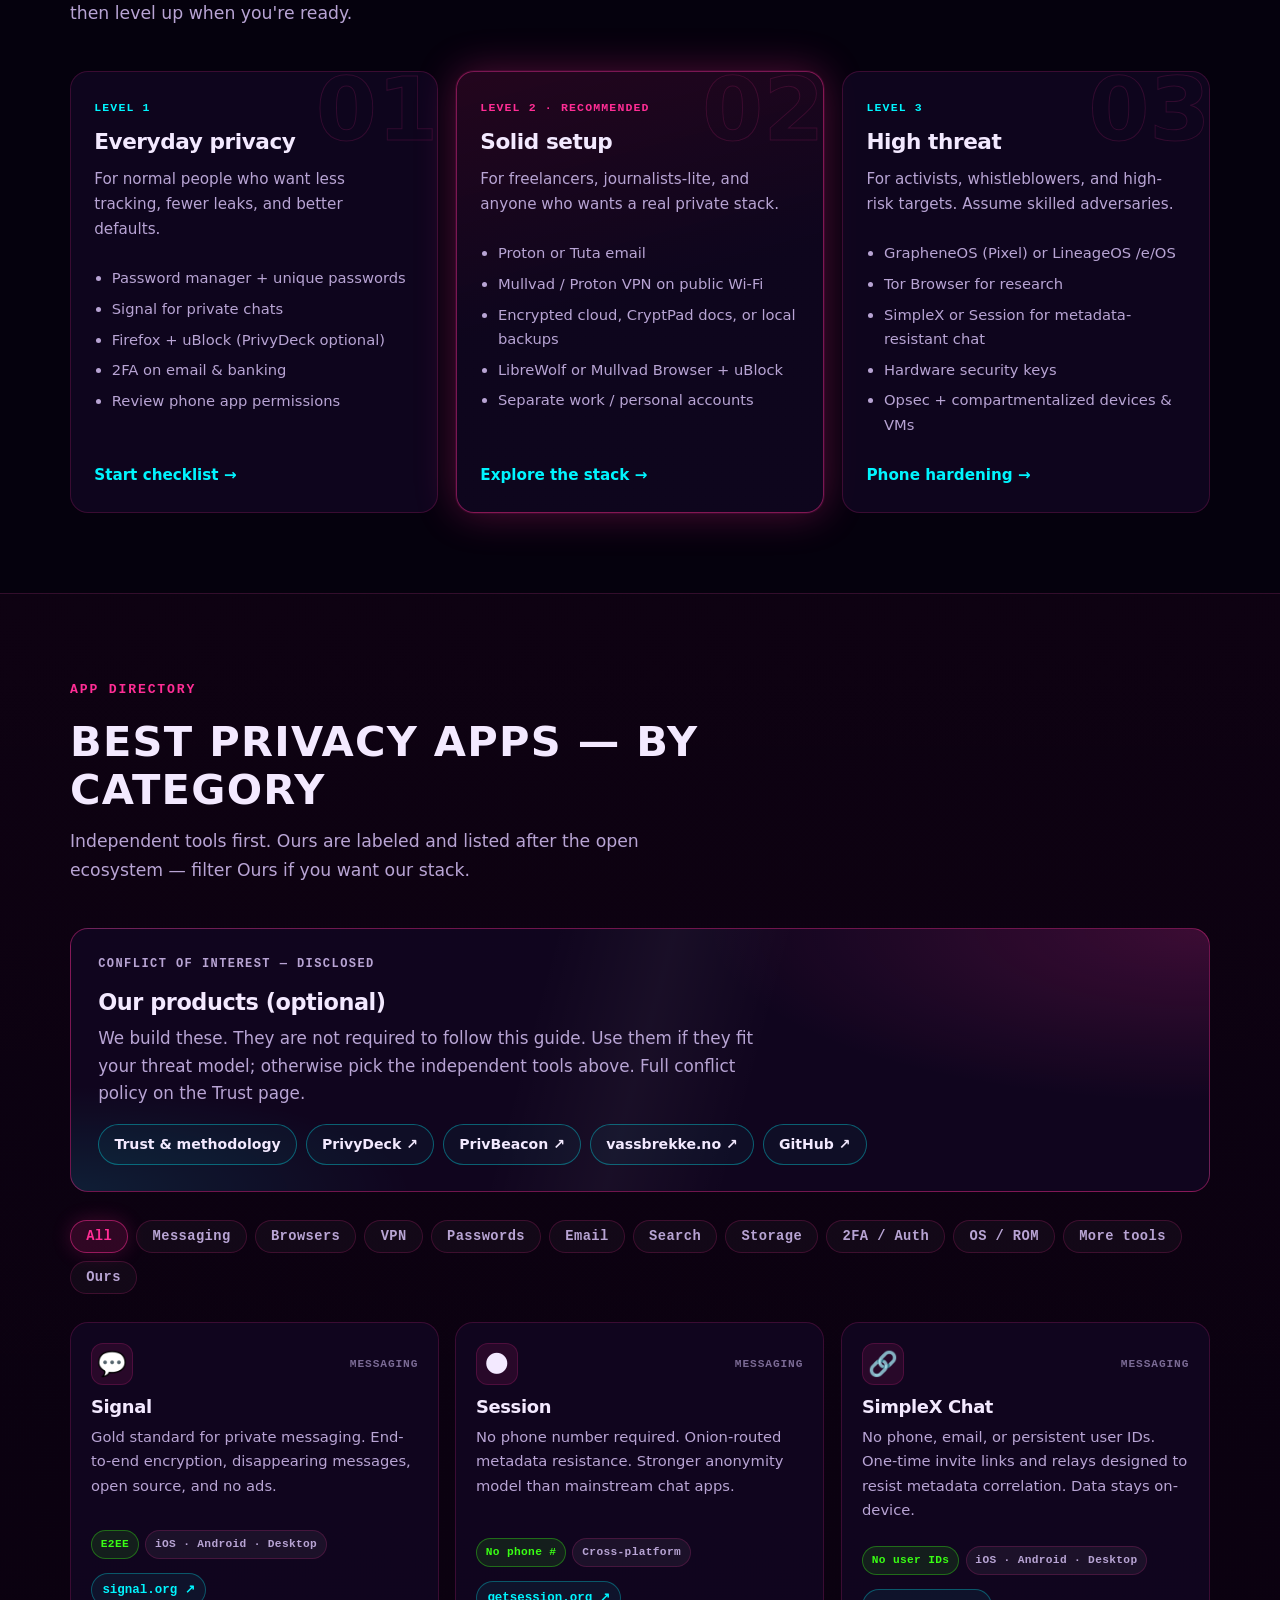
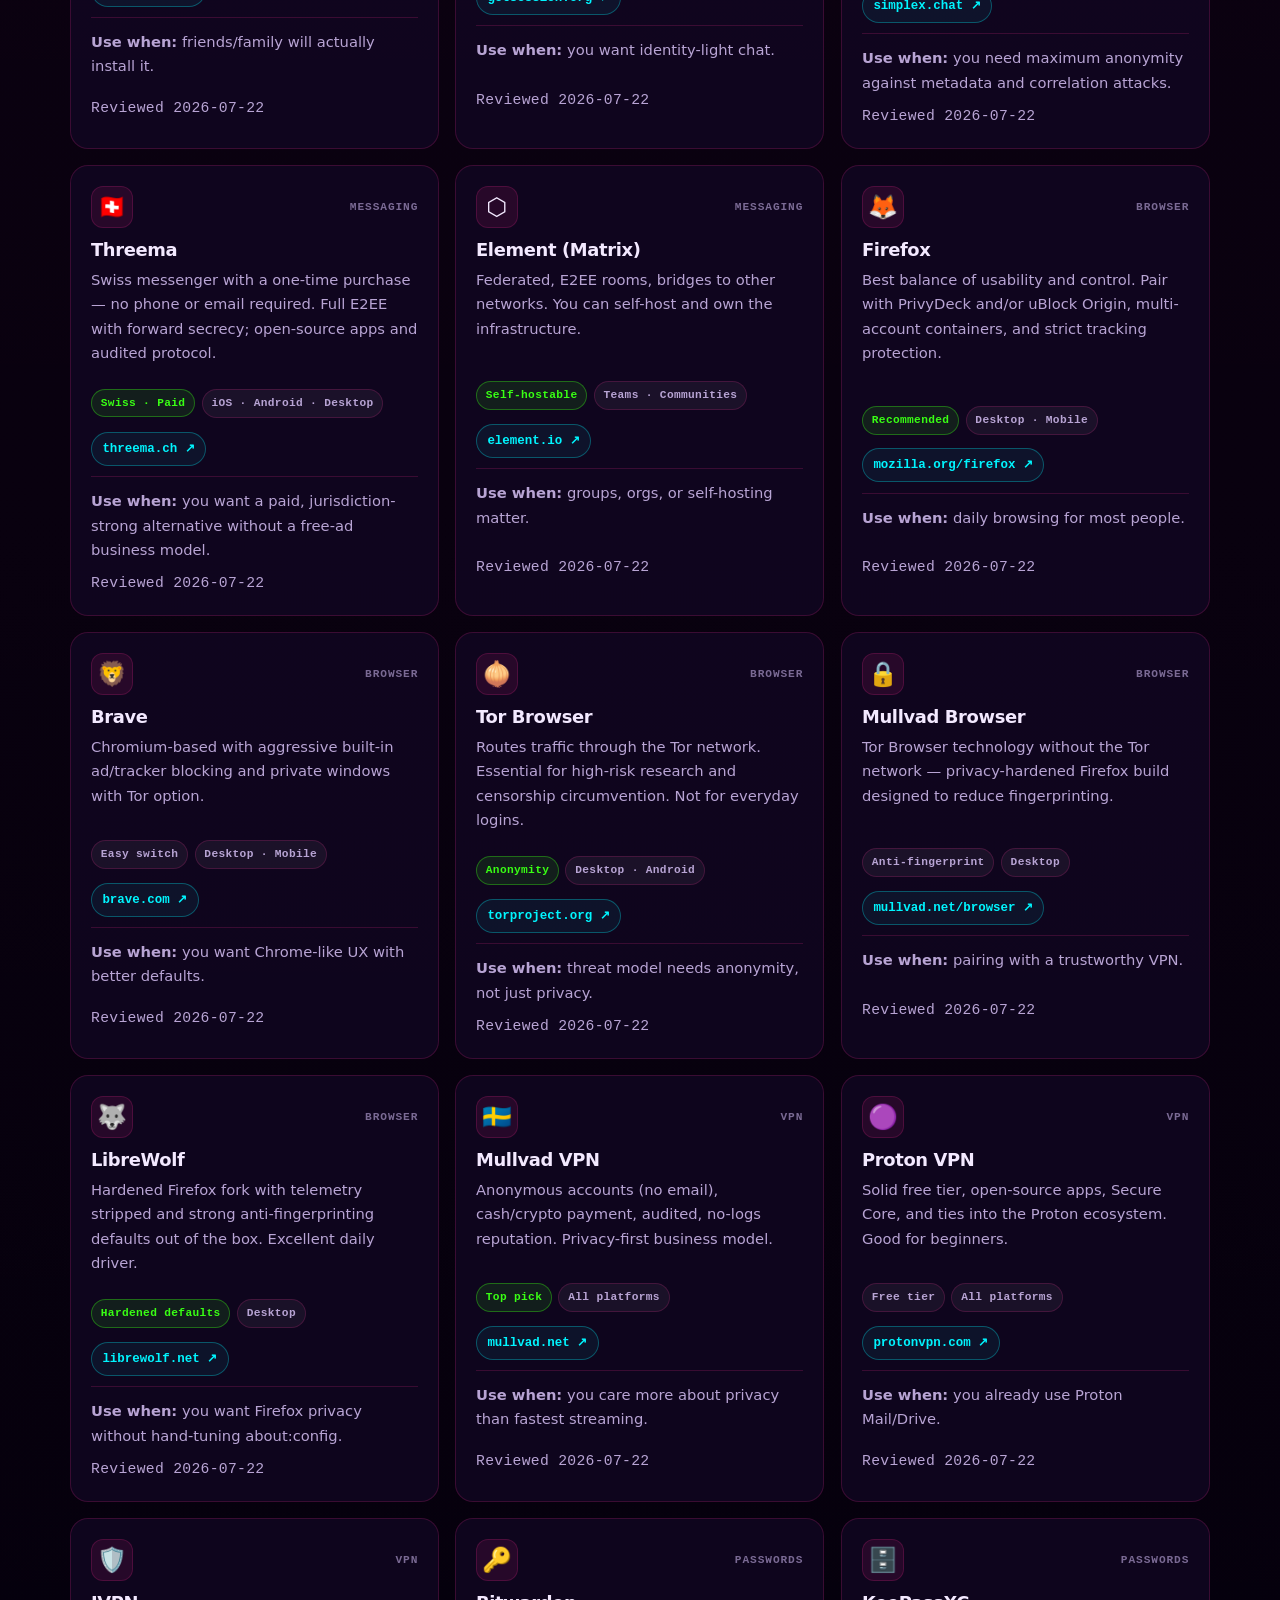
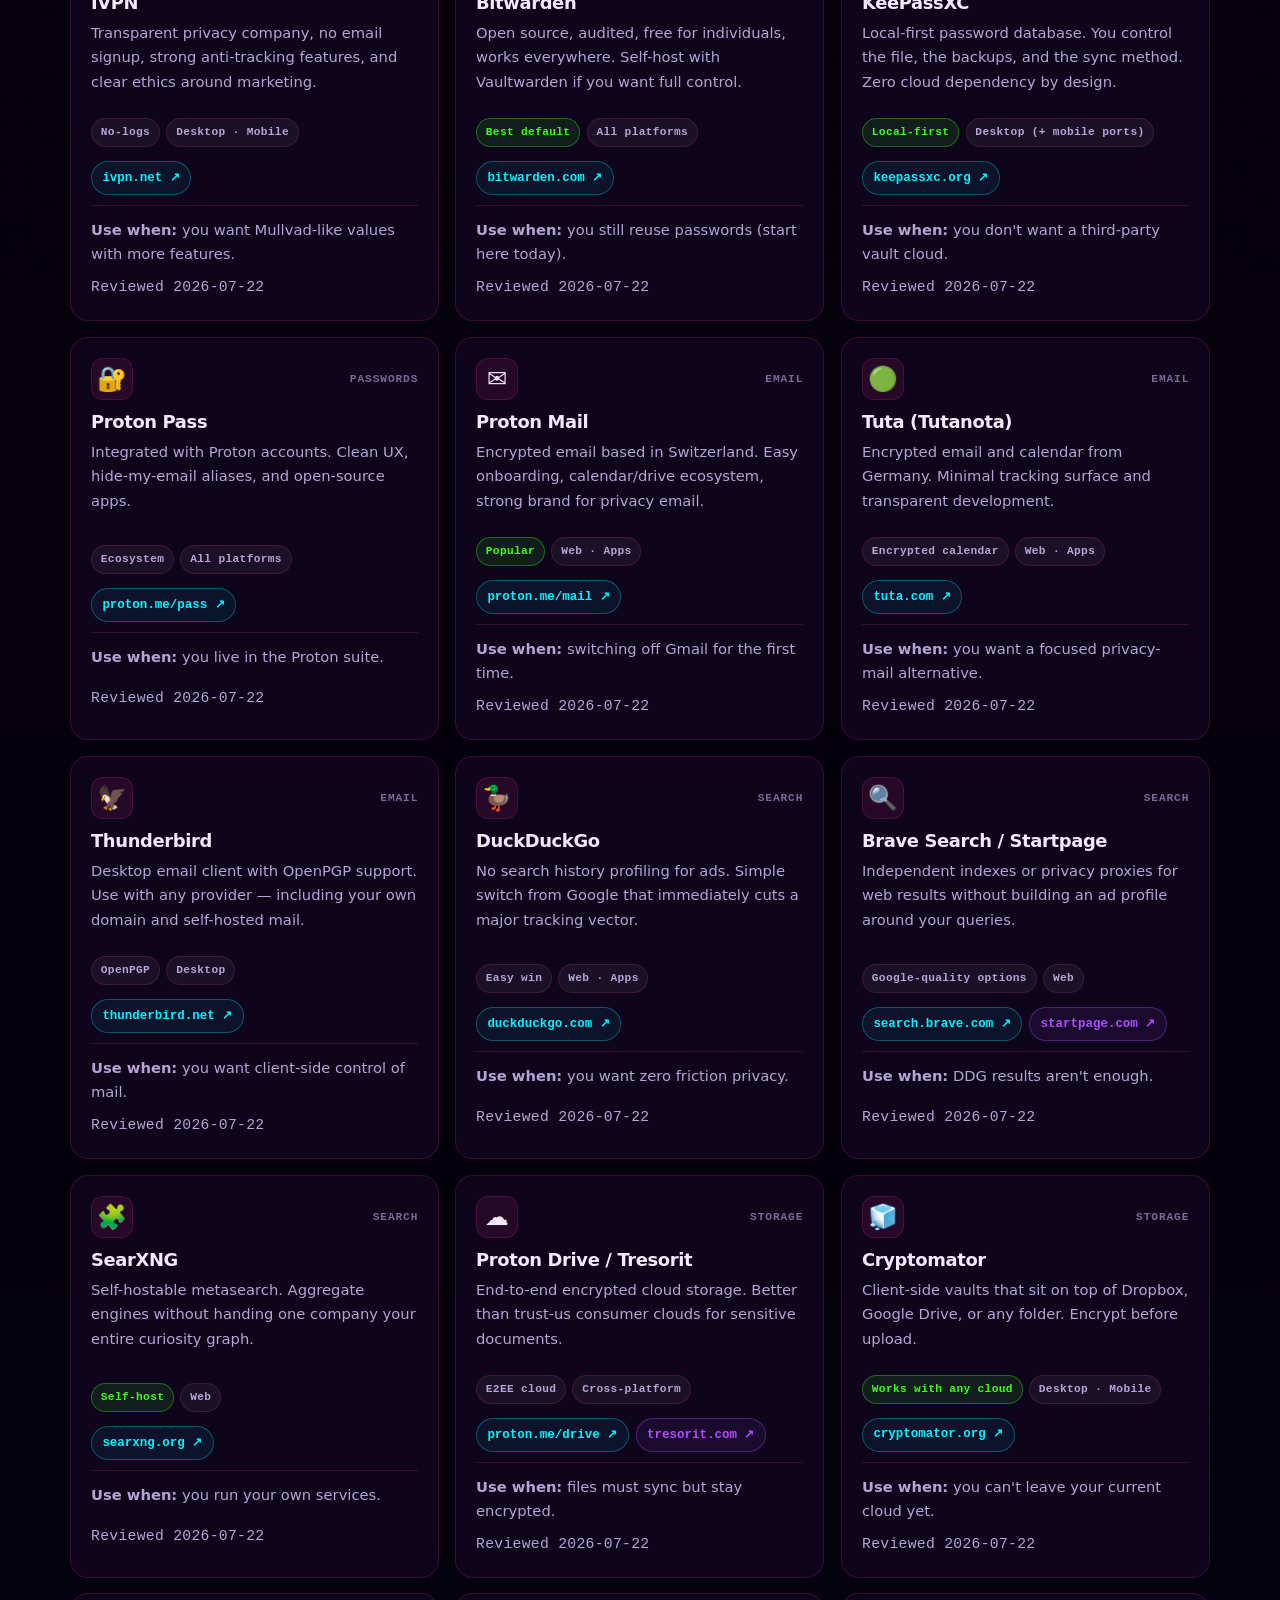
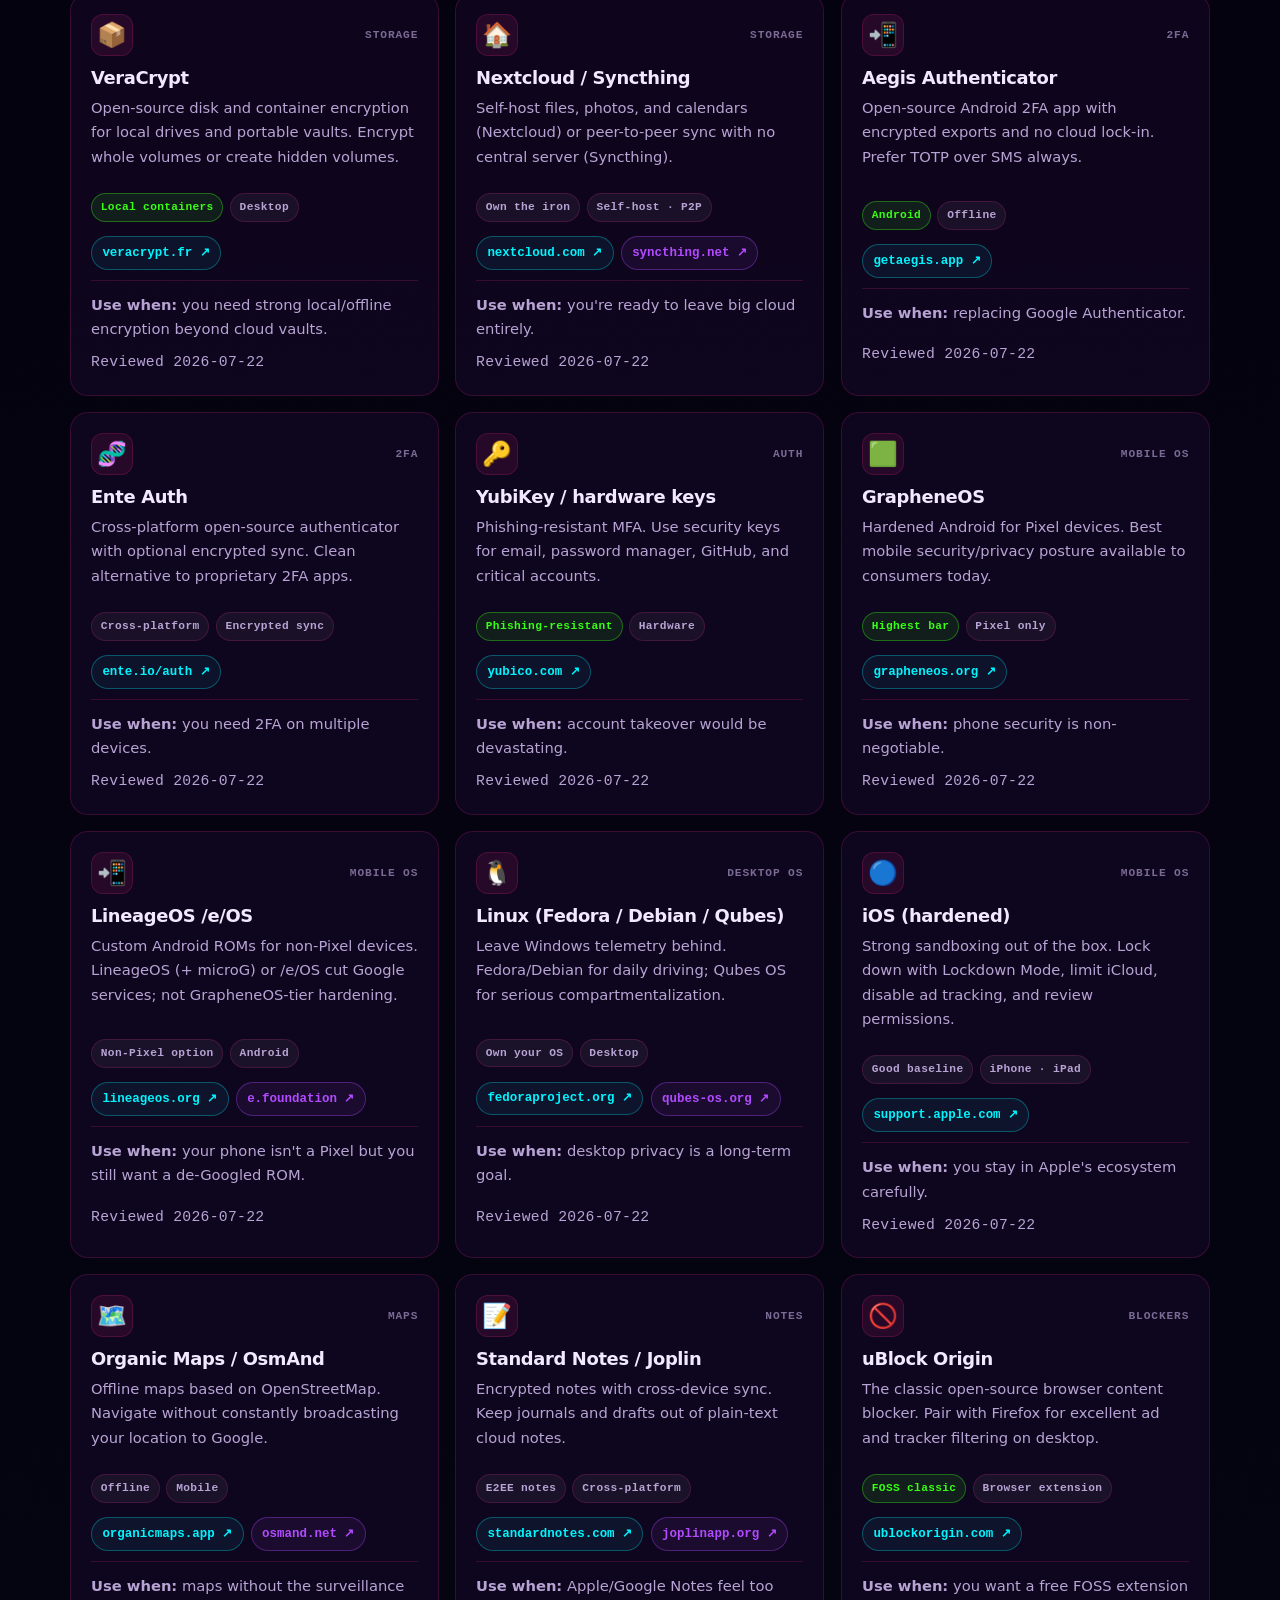
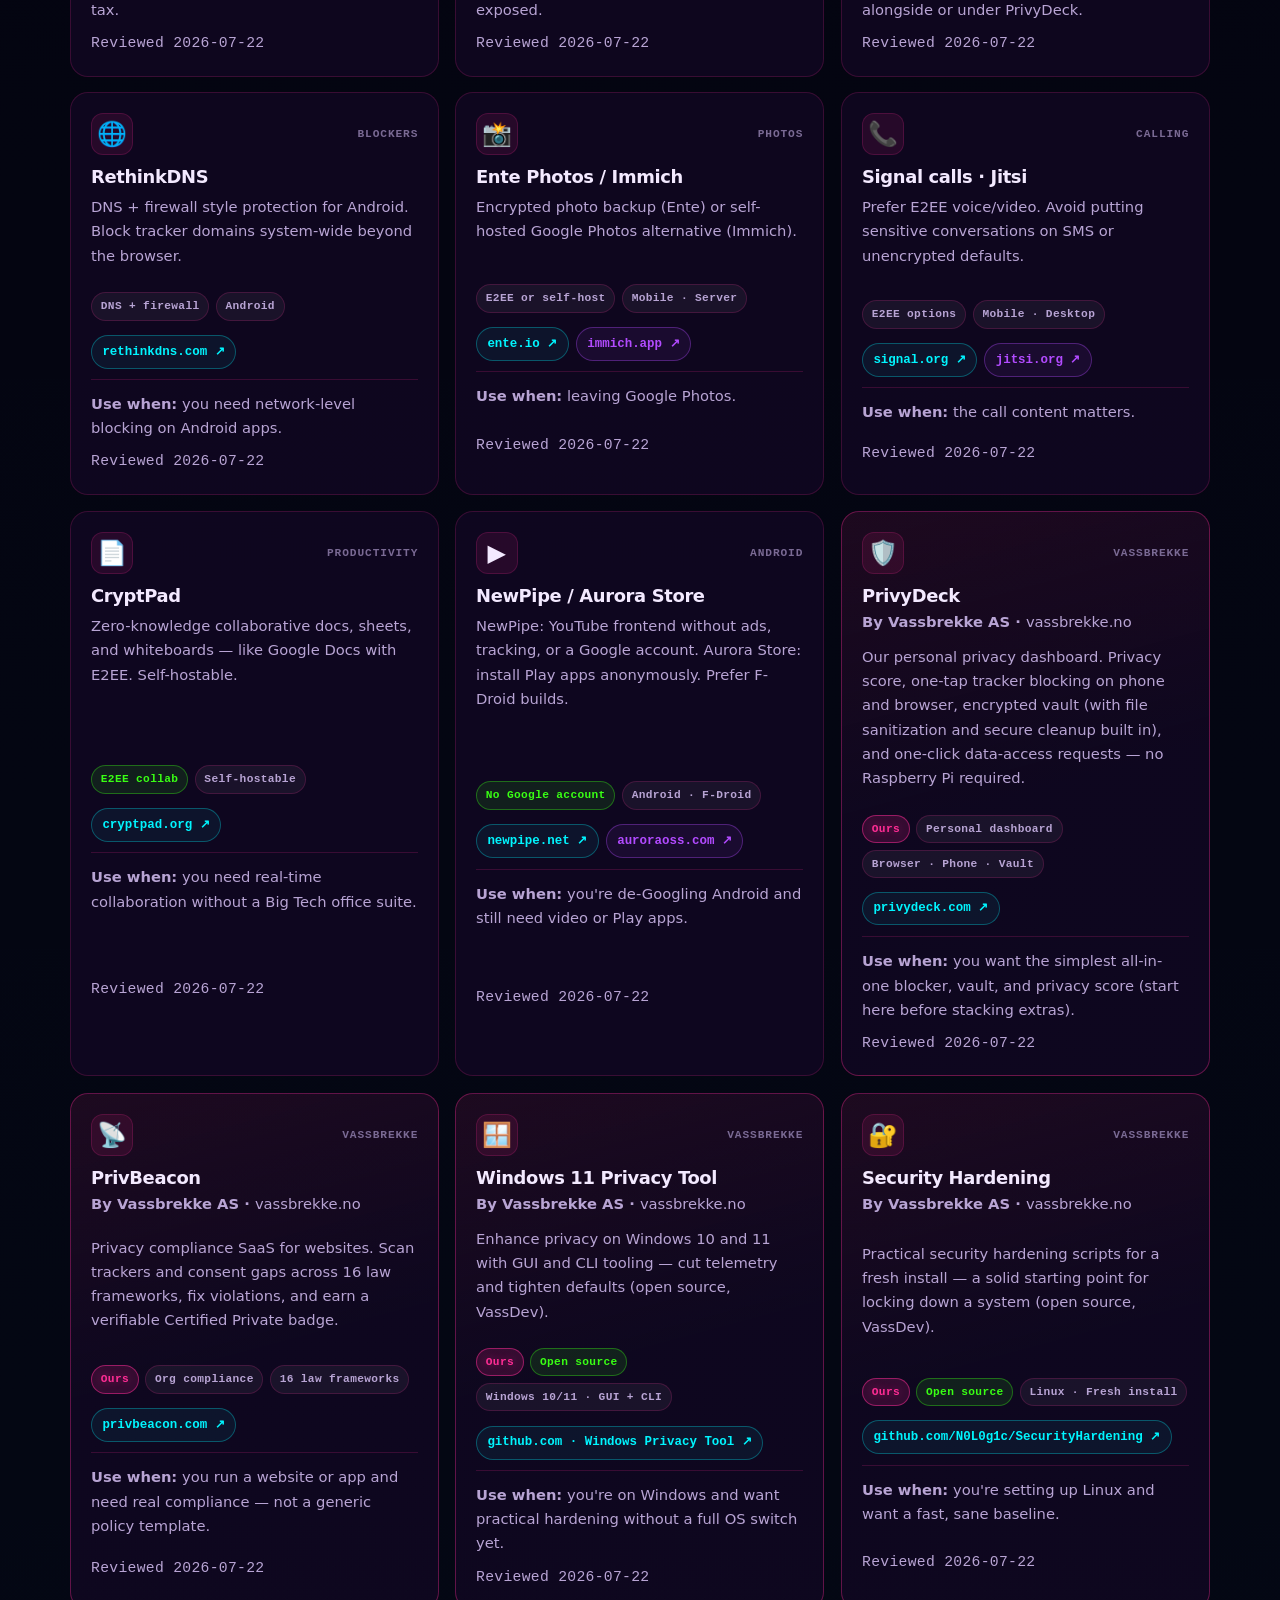
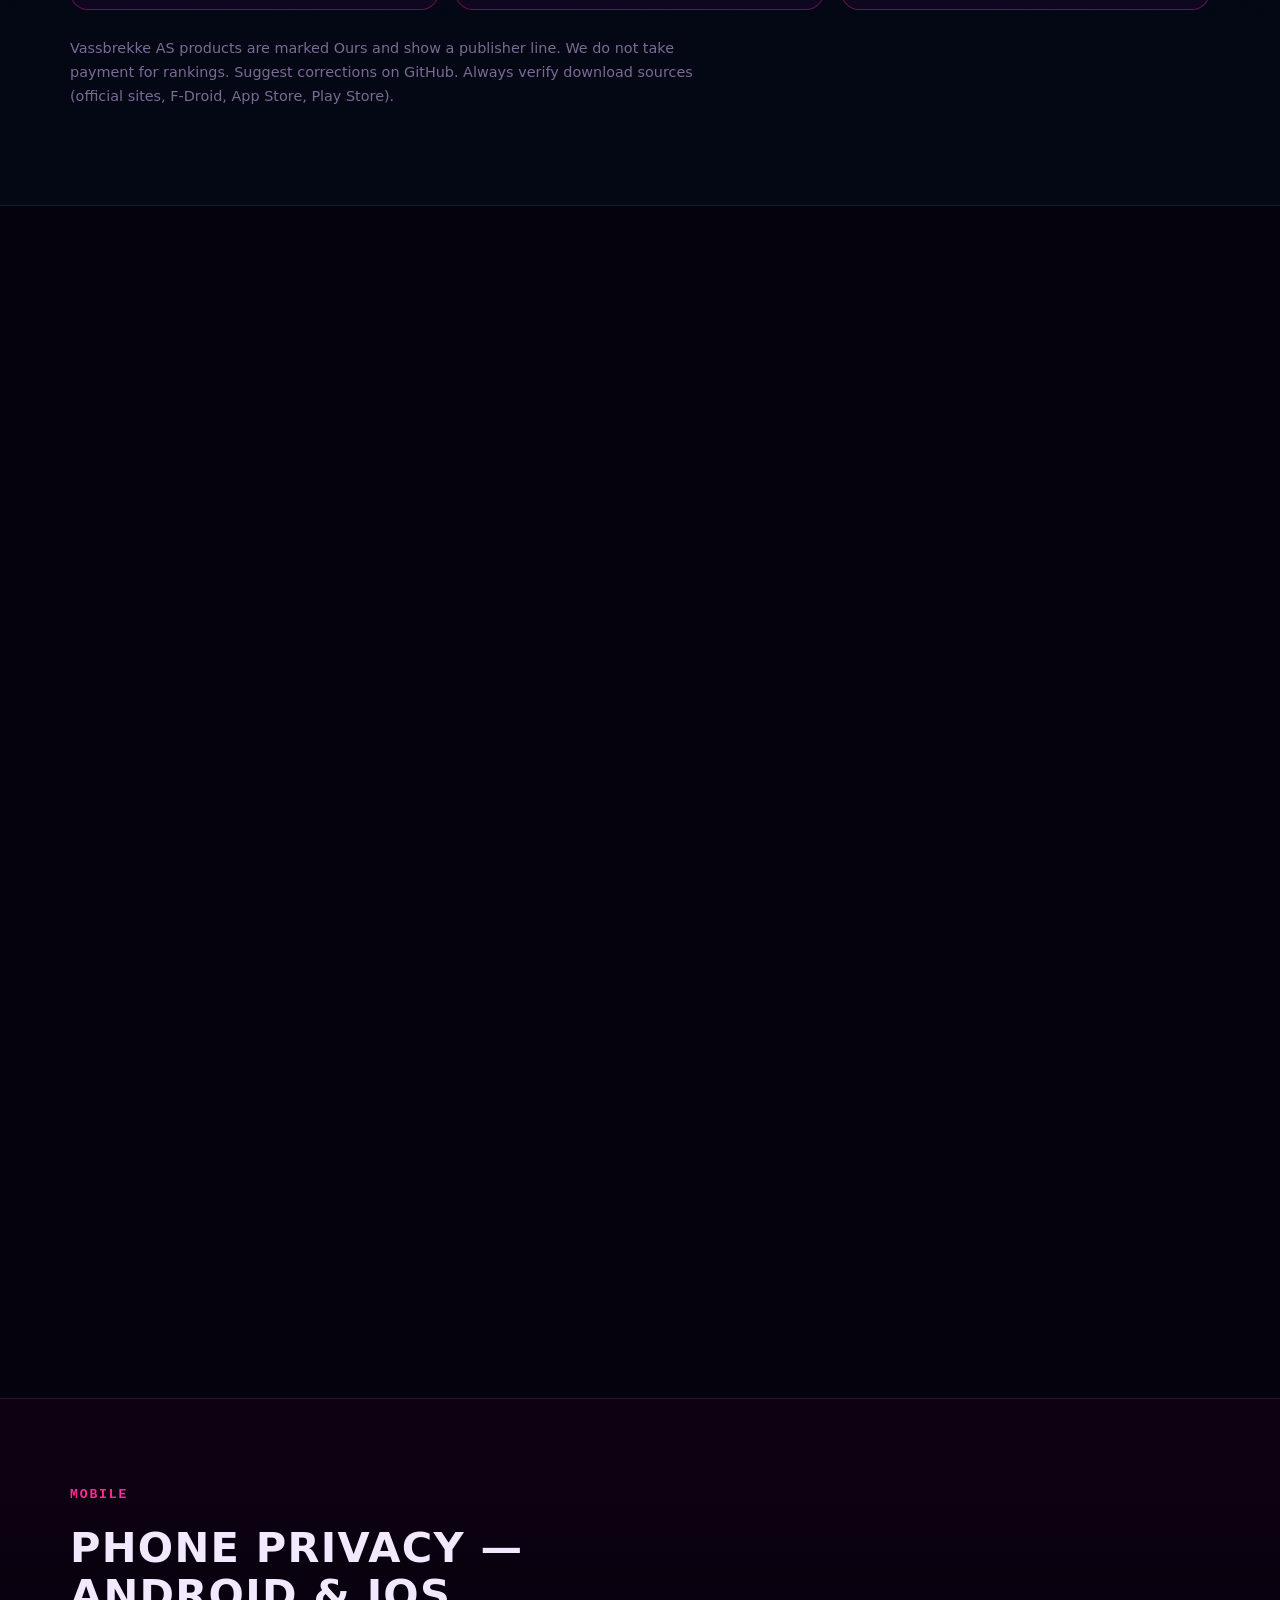
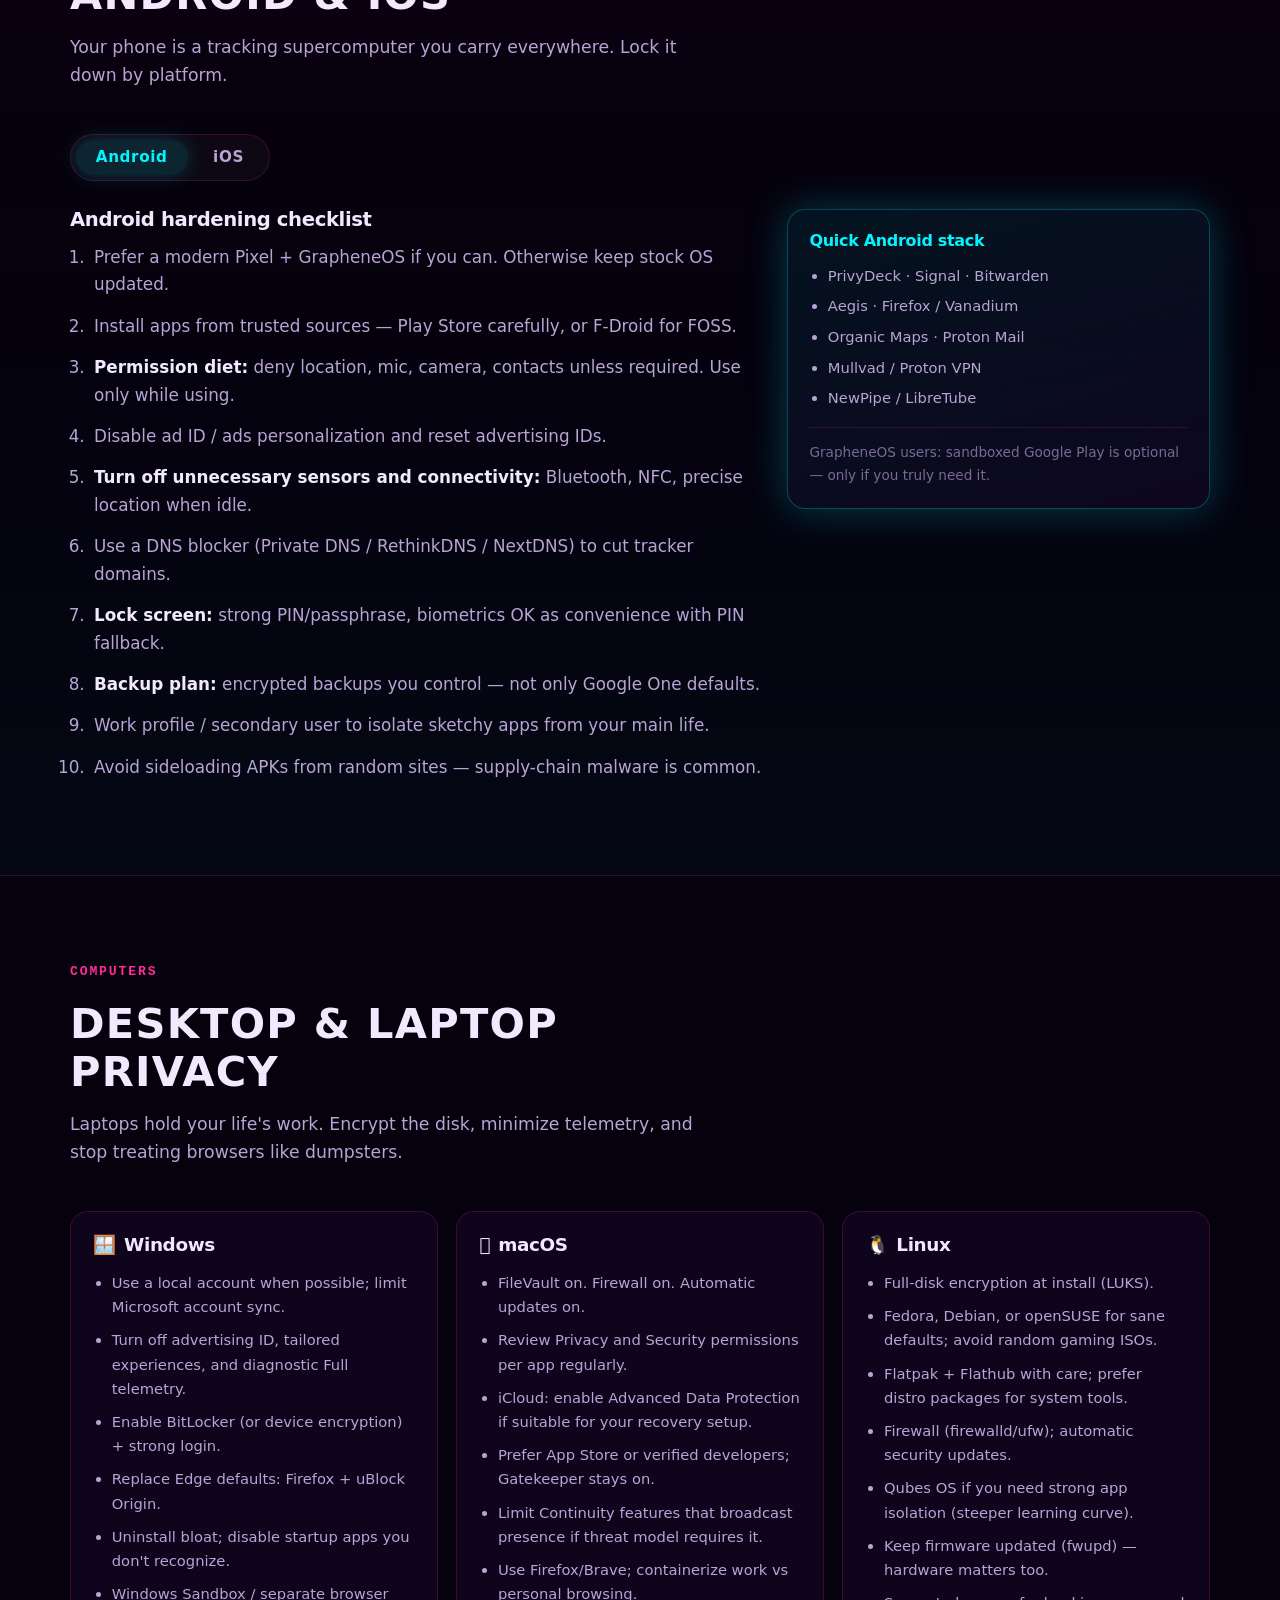
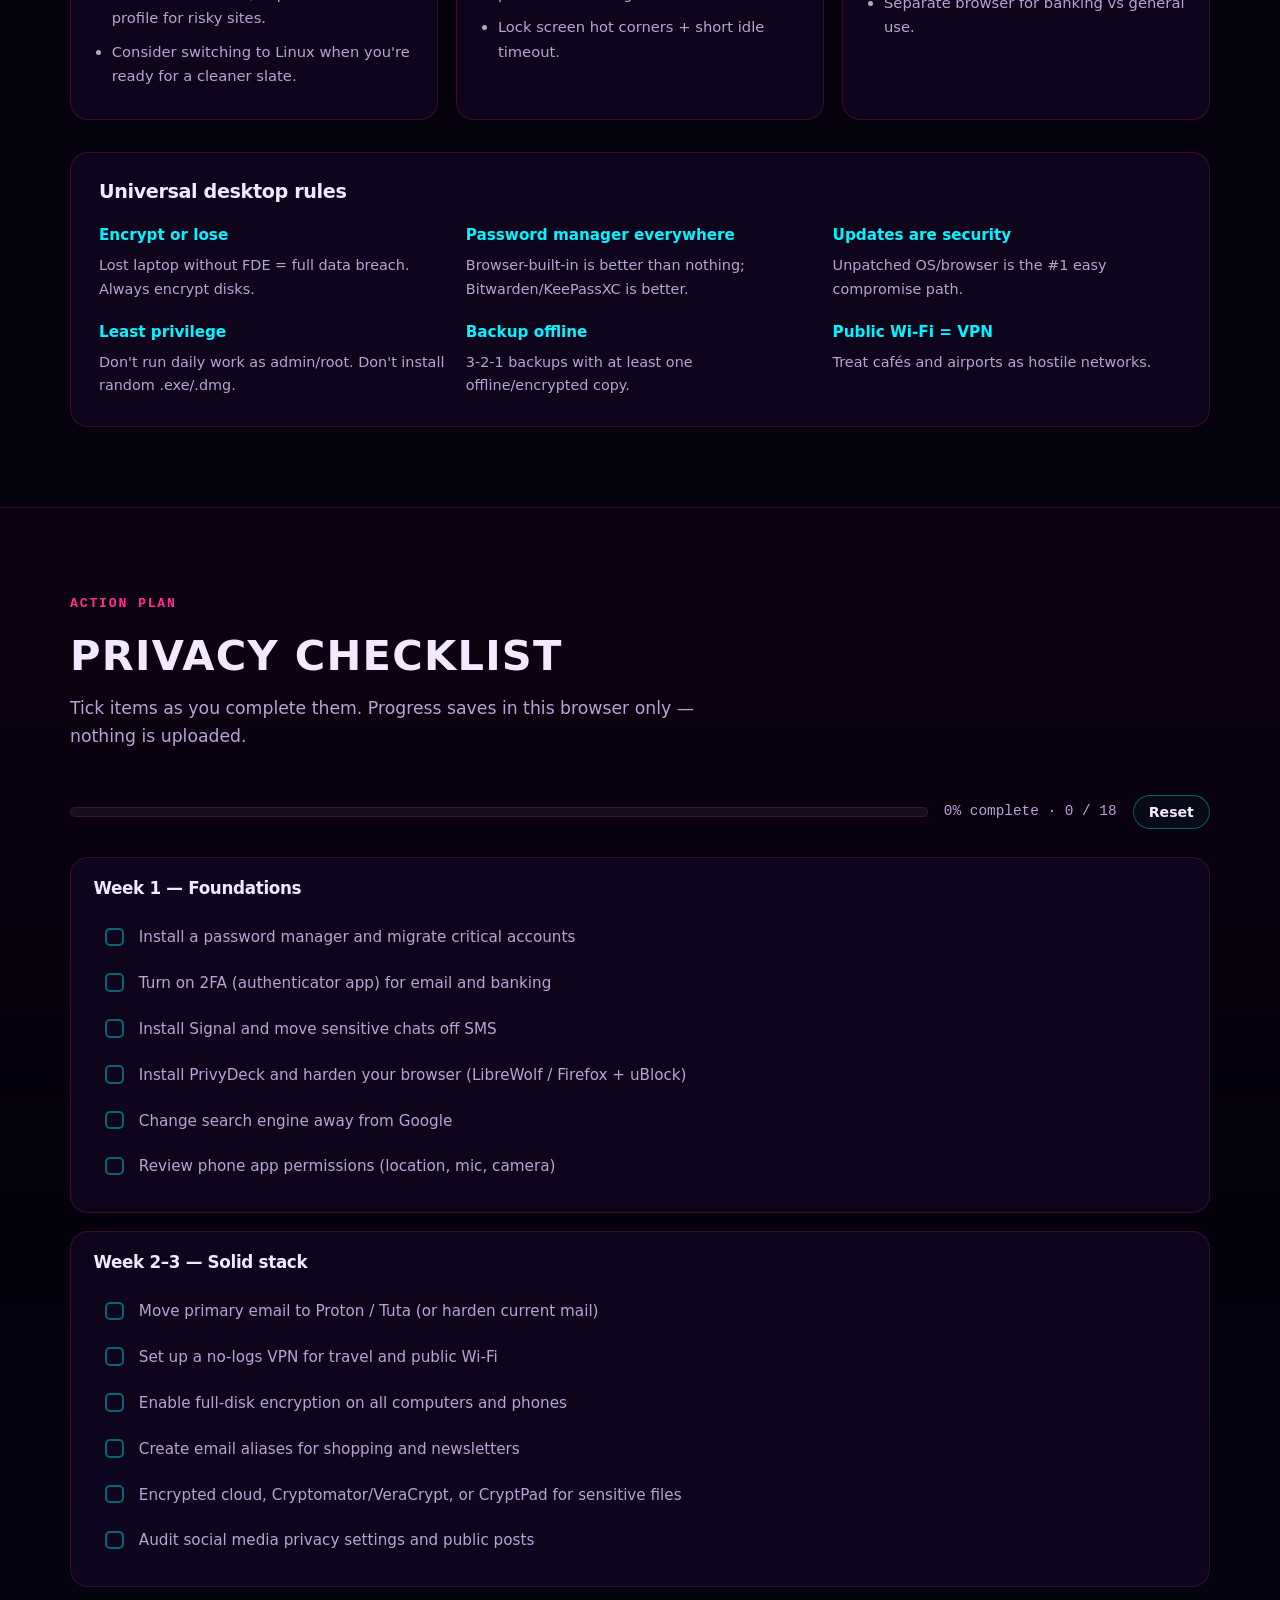
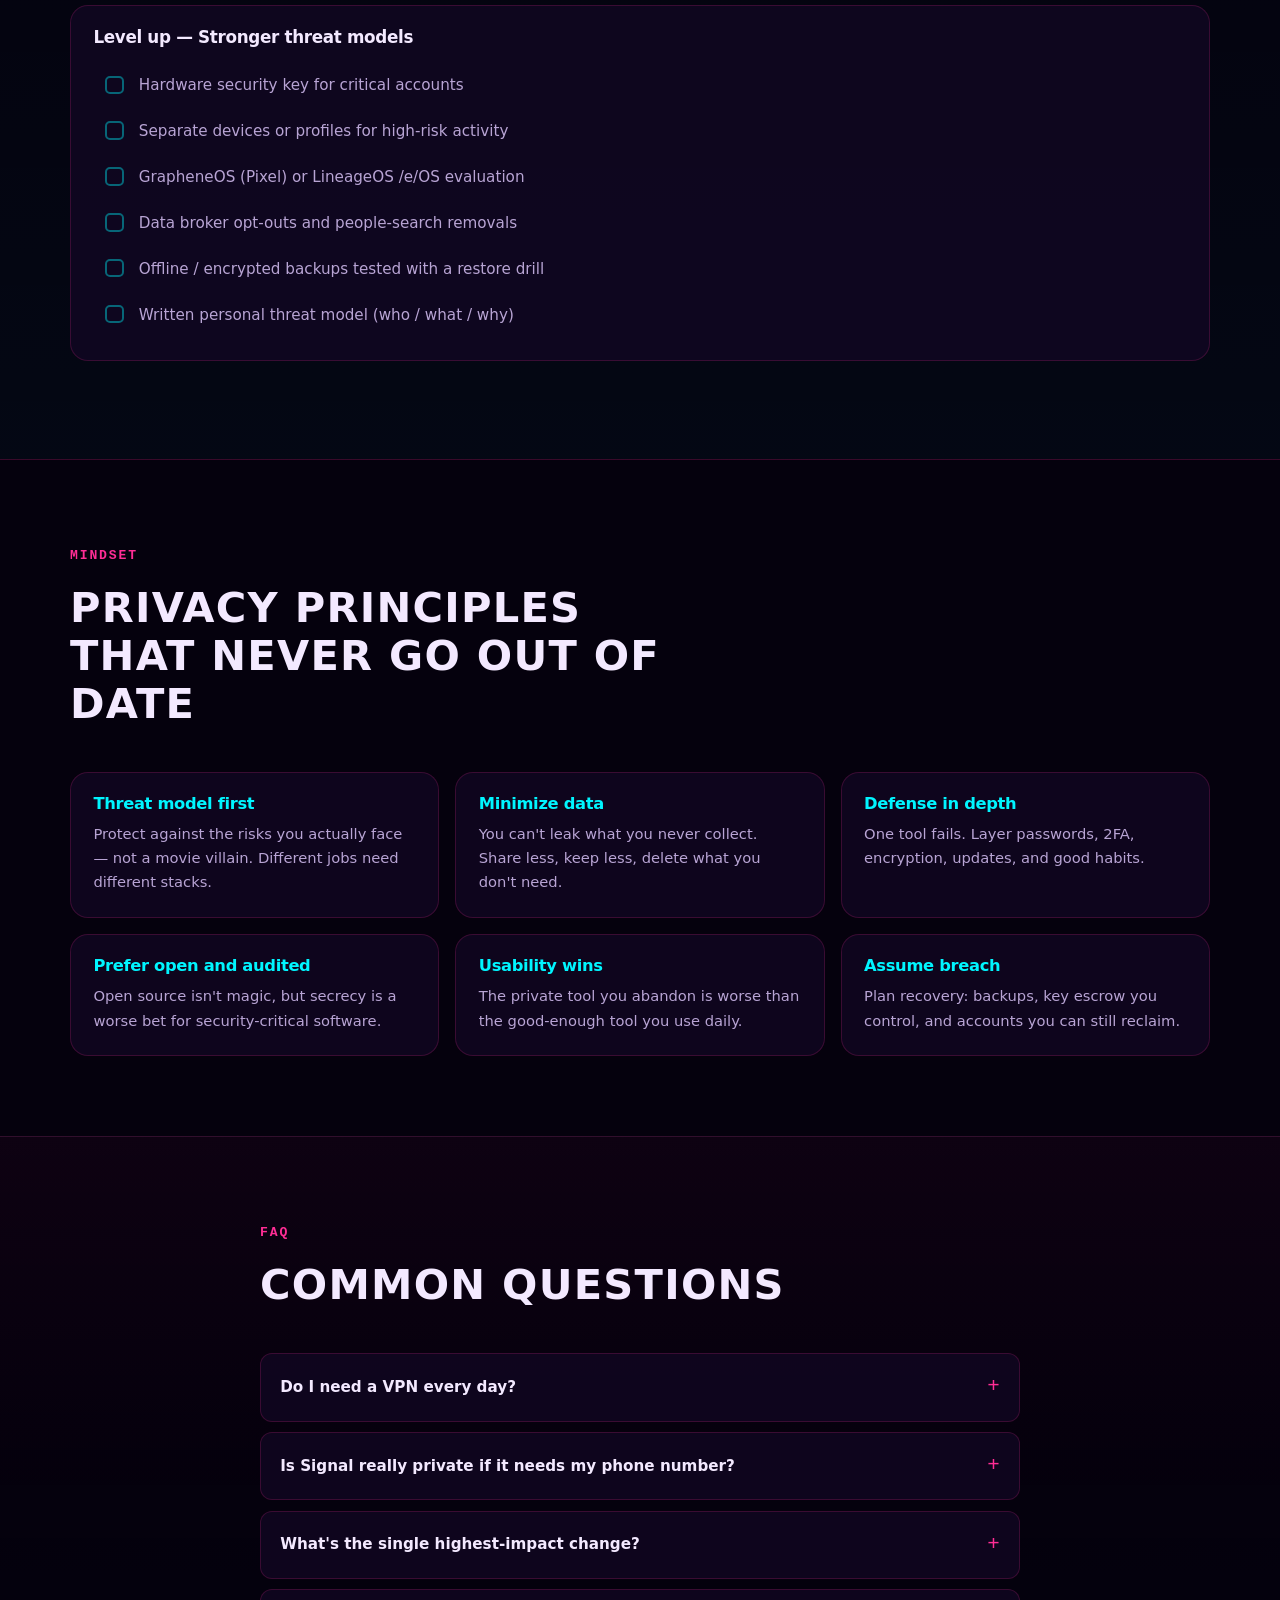
==== commit 9a82ddfd: "docs: point issues and discussions at Vassbrekke/PrivGuide Repo transferred from N0L0g1c to the Vass" ====
--- a/index.html
+++ b/index.html
@@ -3,8 +3,8 @@
 <head>
   <meta charset="UTF-8" />
   <meta name="viewport" content="width=device-width, initial-scale=1.0" />
-  <title>PrivGuide — Best Privacy Apps & Personal Privacy Guide</title>
-  <meta name="description" content="Find the best privacy apps (Signal, Bitwarden, Mullvad, Proton), harden phone & desktop, and protect everyday life. Independent-first guide by Vassbrekke AS." />
+  <title>PrivGuide — Best Privacy Apps & Personal Privacy Guide (Phone, Desktop, Life)</title>
+  <meta name="description" content="Ultimate privacy guide: find the best privacy apps (Signal, Bitwarden, Mullvad, Proton), harden Android & iOS, secure Windows/macOS/Linux, and protect personal privacy in everyday life. Hosted and owned by Vassbrekke AS — makers of PrivyDeck and PrivBeacon." />
   <meta name="keywords" content="PrivyDeck, PrivBeacon, Vassbrekke AS, privacy apps, best privacy apps, personal privacy, phone privacy, android privacy, ios privacy, desktop privacy, linux privacy, password manager, vpn, signal, bitwarden, proton mail, mullvad, grapheneos, digital privacy guide, privacy checklist, degoogle, encrypted messaging, privacy tools 2026" />
   <meta name="author" content="PrivGuide" />
   <meta name="robots" content="index, follow, max-image-preview:large, max-snippet:-1, max-video-preview:-1" />
@@ -24,21 +24,18 @@
   <!-- Open Graph -->
   <meta property="og:type" content="website" />
   <meta property="og:site_name" content="PrivGuide" />
-  <meta property="og:title" content="PrivGuide — Best Privacy Apps & Personal Privacy Guide" />
-  <meta property="og:description" content="Find the best privacy apps (Signal, Bitwarden, Mullvad, Proton), harden phone & desktop, and protect everyday life. Independent-first guide by Vassbrekke AS." />
+  <meta property="og:title" content="PrivGuide — Best Privacy Apps & Personal Privacy Guide (Phone, Desktop, Life)" />
+  <meta property="og:description" content="Ultimate privacy guide: find the best privacy apps (Signal, Bitwarden, Mullvad, Proton), harden Android & iOS, secure Windows/macOS/Linux, and protect personal privacy in everyday life. Hosted and owned by Vassbrekke AS — makers of PrivyDeck and PrivBeacon." />
   <meta property="og:url" content="https://www.privguide.com/" />
   <meta property="og:locale" content="en_US" />
-  <meta property="og:image" content="https://www.privguide.com/assets/og-cover.png" />
-  <meta property="og:image:width" content="1200" />
-  <meta property="og:image:height" content="630" />
-  <meta property="og:image:type" content="image/png" />
+  <meta property="og:image" content="https://www.privguide.com/assets/og-cover.svg" />
   <meta property="og:image:alt" content="PrivGuide — privacy apps and personal privacy guide" />
 
   <!-- Twitter -->
   <meta name="twitter:card" content="summary_large_image" />
-  <meta name="twitter:title" content="PrivGuide — Best Privacy Apps & Personal Privacy Guide" />
-  <meta name="twitter:description" content="Find the best privacy apps (Signal, Bitwarden, Mullvad, Proton), harden phone & desktop, and protect everyday life. Independent-first guide by Vassbrekke AS." />
-  <meta name="twitter:image" content="https://www.privguide.com/assets/og-cover.png" />
+  <meta name="twitter:title" content="PrivGuide — Best Privacy Apps & Personal Privacy Guide (Phone, Desktop, Life)" />
+  <meta name="twitter:description" content="Ultimate privacy guide: find the best privacy apps (Signal, Bitwarden, Mullvad, Proton), harden Android & iOS, secure Windows/macOS/Linux, and protect personal privacy in everyday life. Hosted and owned by Vassbrekke AS — makers of PrivyDeck and PrivBeacon." />
+  <meta name="twitter:image" content="https://www.privguide.com/assets/og-cover.svg" />
 
   <link rel="icon" href="assets/favicon.svg" type="image/svg+xml" />
   <link rel="apple-touch-icon" href="assets/favicon.svg" />
@@ -95,7 +92,7 @@
     "name": "Digital privacy",
     "description": "Personal privacy apps, phone hardening, desktop security, and everyday privacy habits"
   },
-  "primaryImageOfPage": "https://www.privguide.com/assets/og-cover.png"
+  "primaryImageOfPage": "https://www.privguide.com/assets/og-cover.svg"
 }
   </script>
   <script type="application/ld+json">
@@ -982,7 +979,7 @@
               <a class="btn btn-ghost btn-sm" href="https://privydeck.com" target="_blank" rel="noopener noreferrer">PrivyDeck ↗</a>
               <a class="btn btn-ghost btn-sm" href="https://www.privbeacon.com" target="_blank" rel="noopener noreferrer">PrivBeacon ↗</a>
               <a class="btn btn-ghost btn-sm" href="https://www.vassbrekke.no" target="_blank" rel="noopener noreferrer">vassbrekke.no ↗</a>
-              <a class="btn btn-ghost btn-sm" href="https://github.com/N0L0g1c/PrivGuide/issues" target="_blank" rel="noopener noreferrer">GitHub ↗</a>
+              <a class="btn btn-ghost btn-sm" href="https://github.com/Vassbrekke/PrivGuide/issues" target="_blank" rel="noopener noreferrer">GitHub ↗</a>
             </div>
           </div>
         </aside>
@@ -2200,8 +2197,8 @@
           <li><a href="#paths">Start here</a></li>
           <li><a href="#checklist">Checklist</a></li>
           <li><a href="#faq">Common questions</a></li>
-          <li><a href="https://github.com/N0L0g1c/PrivGuide/issues" target="_blank" rel="noopener noreferrer">GitHub issues</a></li>
-          <li><a href="https://github.com/N0L0g1c/PrivGuide/discussions" target="_blank" rel="noopener noreferrer">GitHub Discussions</a></li>
+          <li><a href="https://github.com/Vassbrekke/PrivGuide/issues" target="_blank" rel="noopener noreferrer">GitHub issues</a></li>
+          <li><a href="https://github.com/Vassbrekke/PrivGuide/discussions" target="_blank" rel="noopener noreferrer">GitHub Discussions</a></li>
           <li><a href="#donate">Donate</a></li>
         </ul>
       </div>
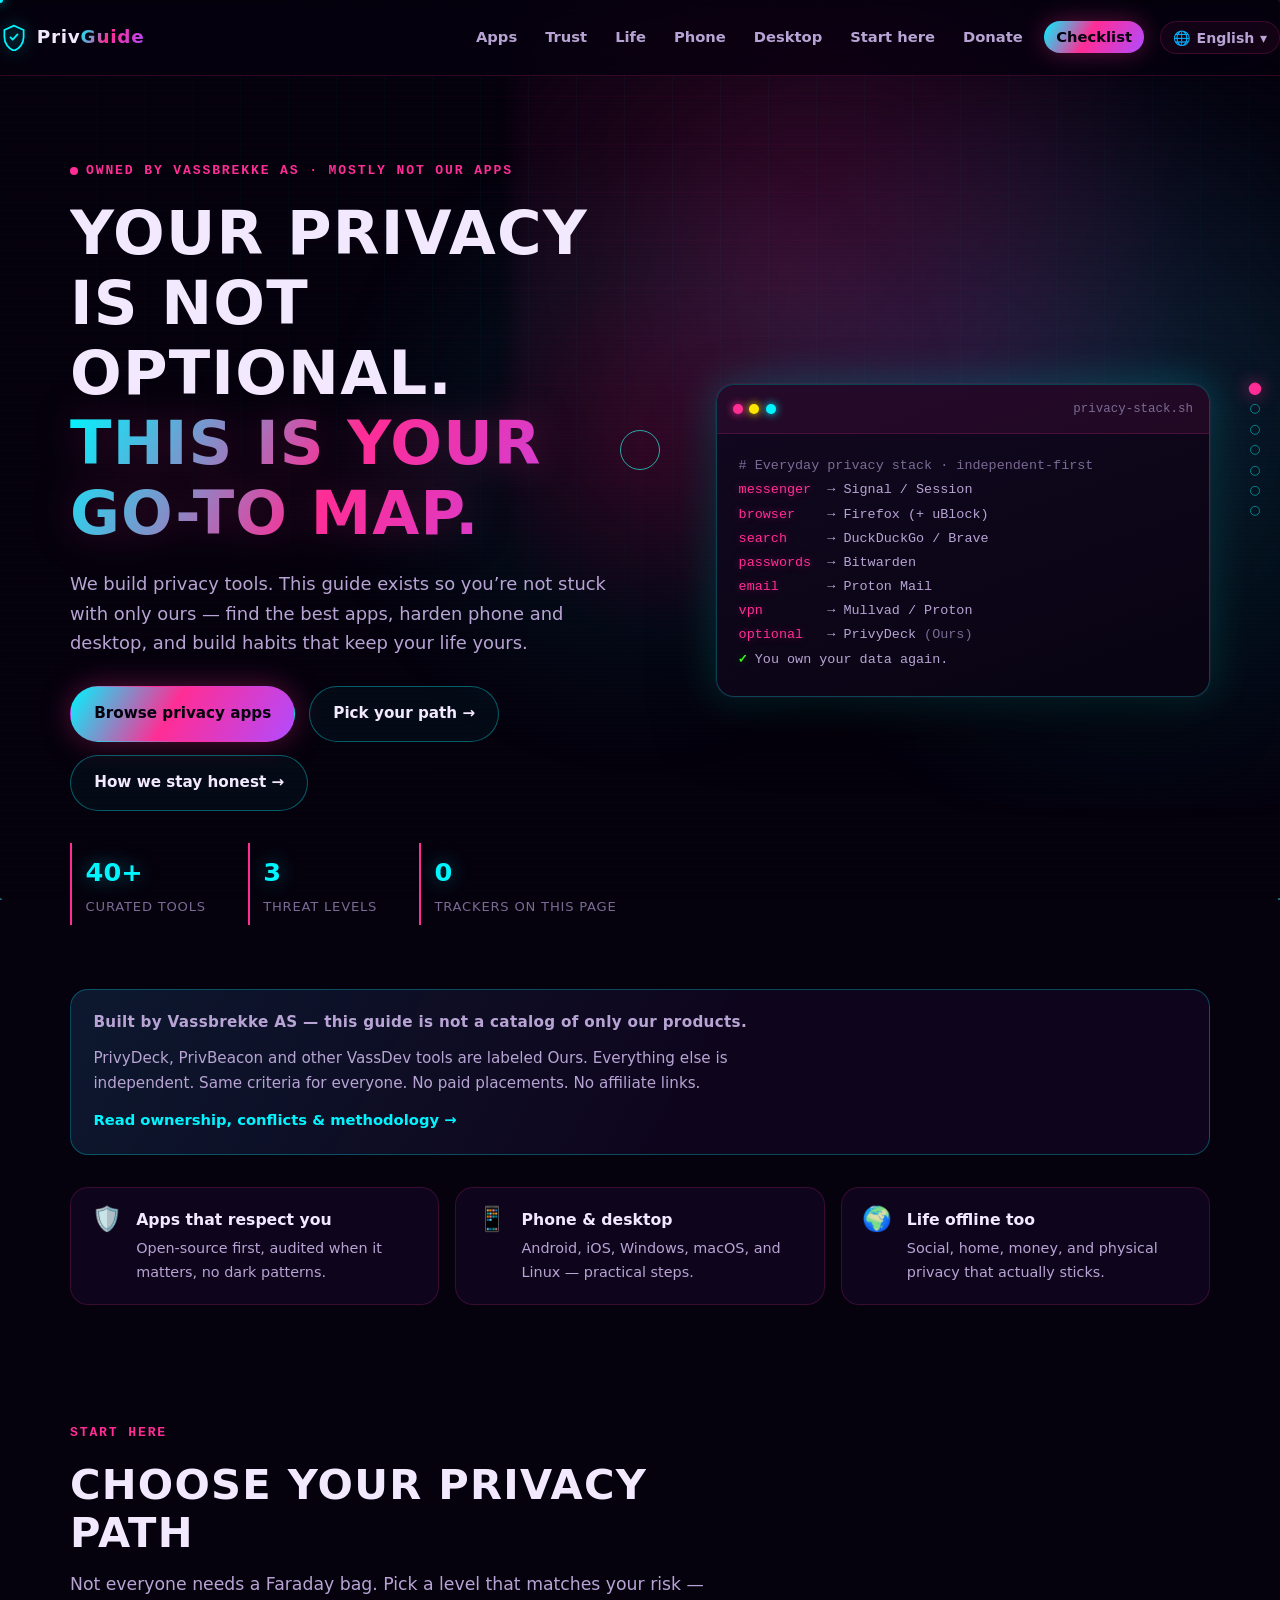
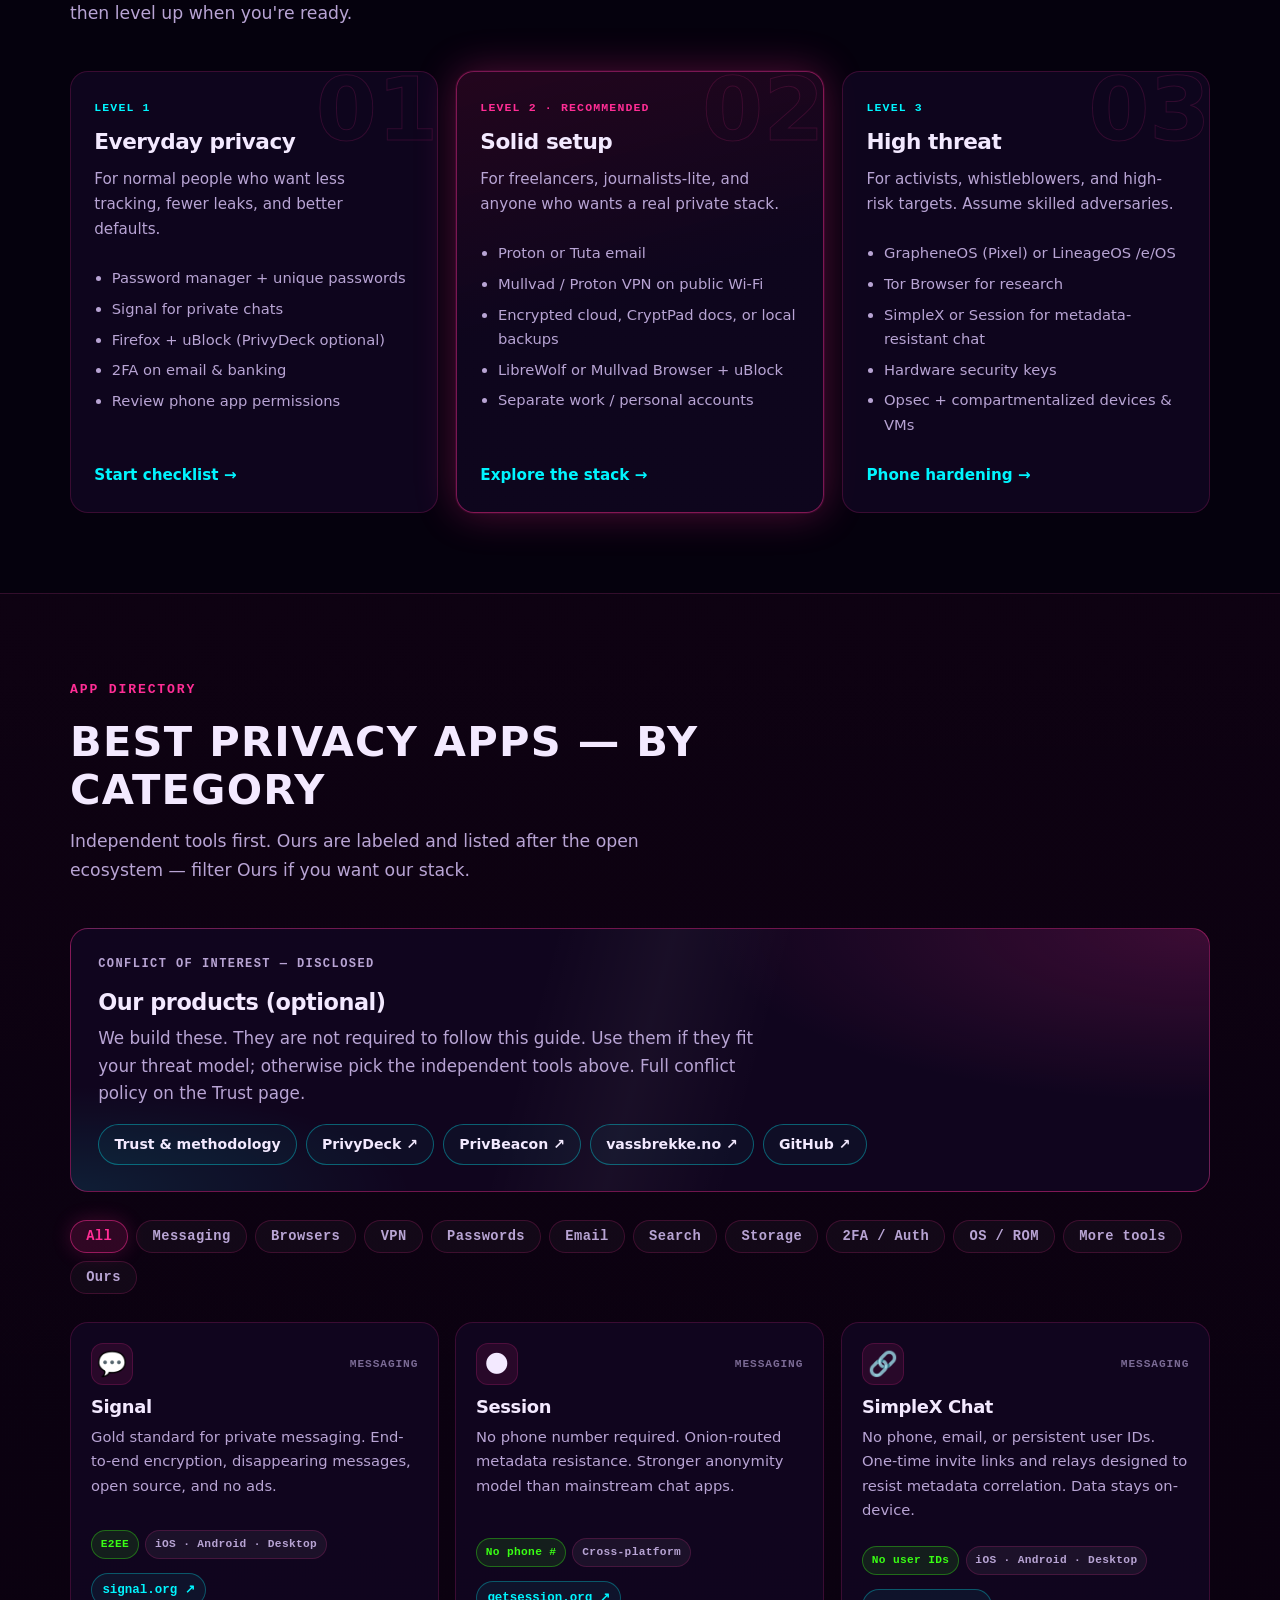
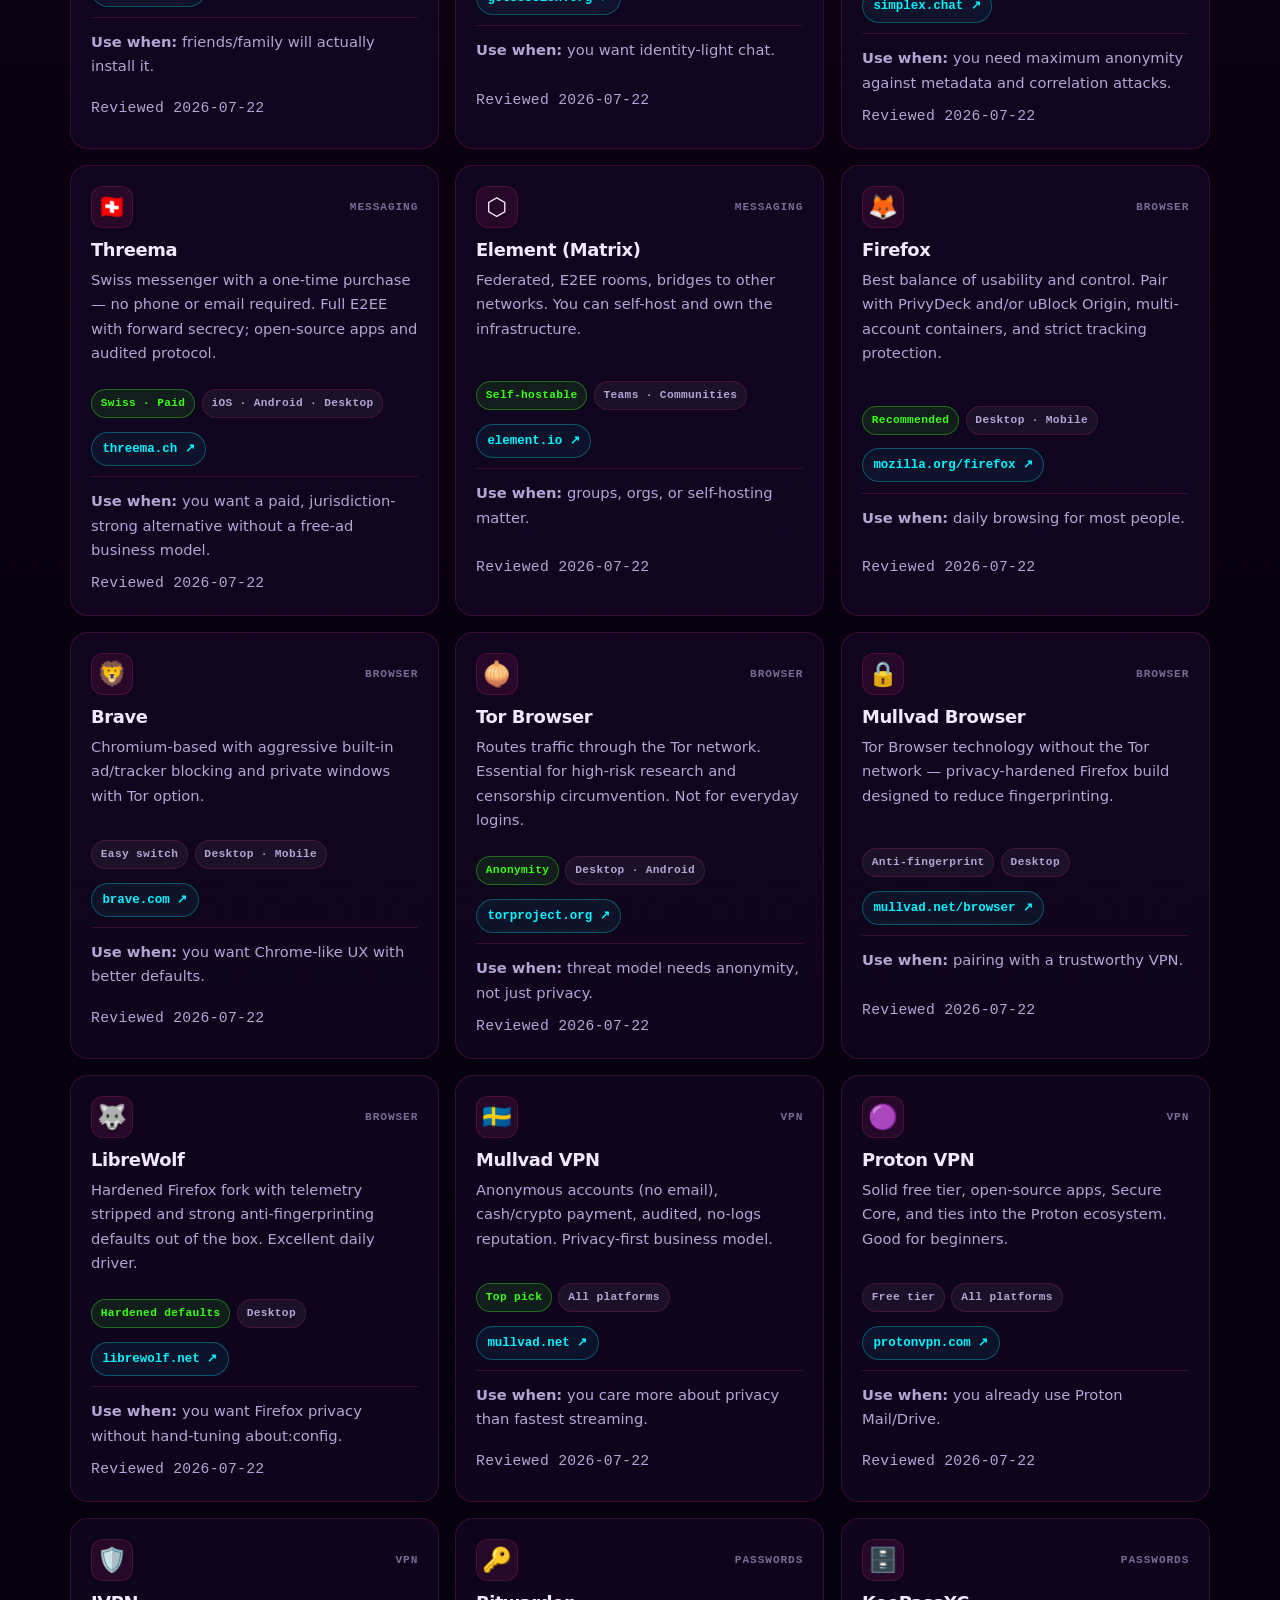
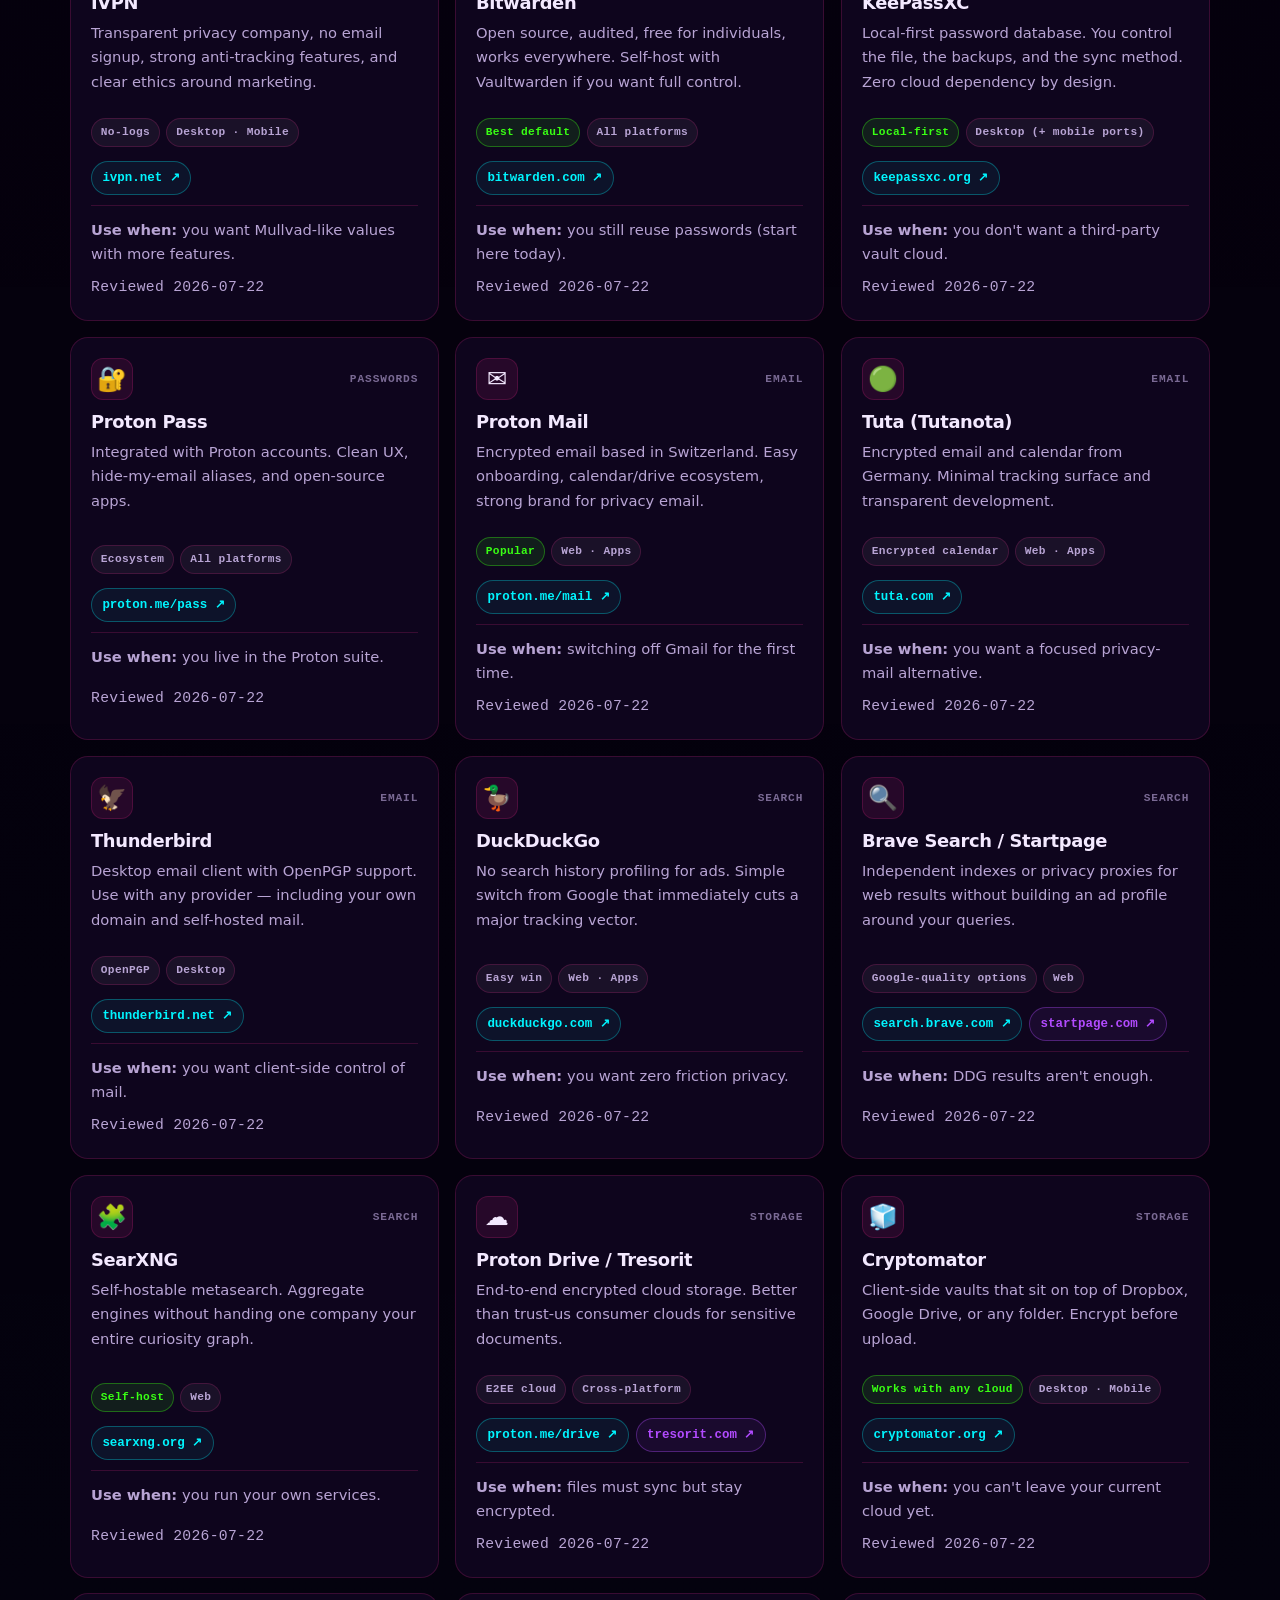
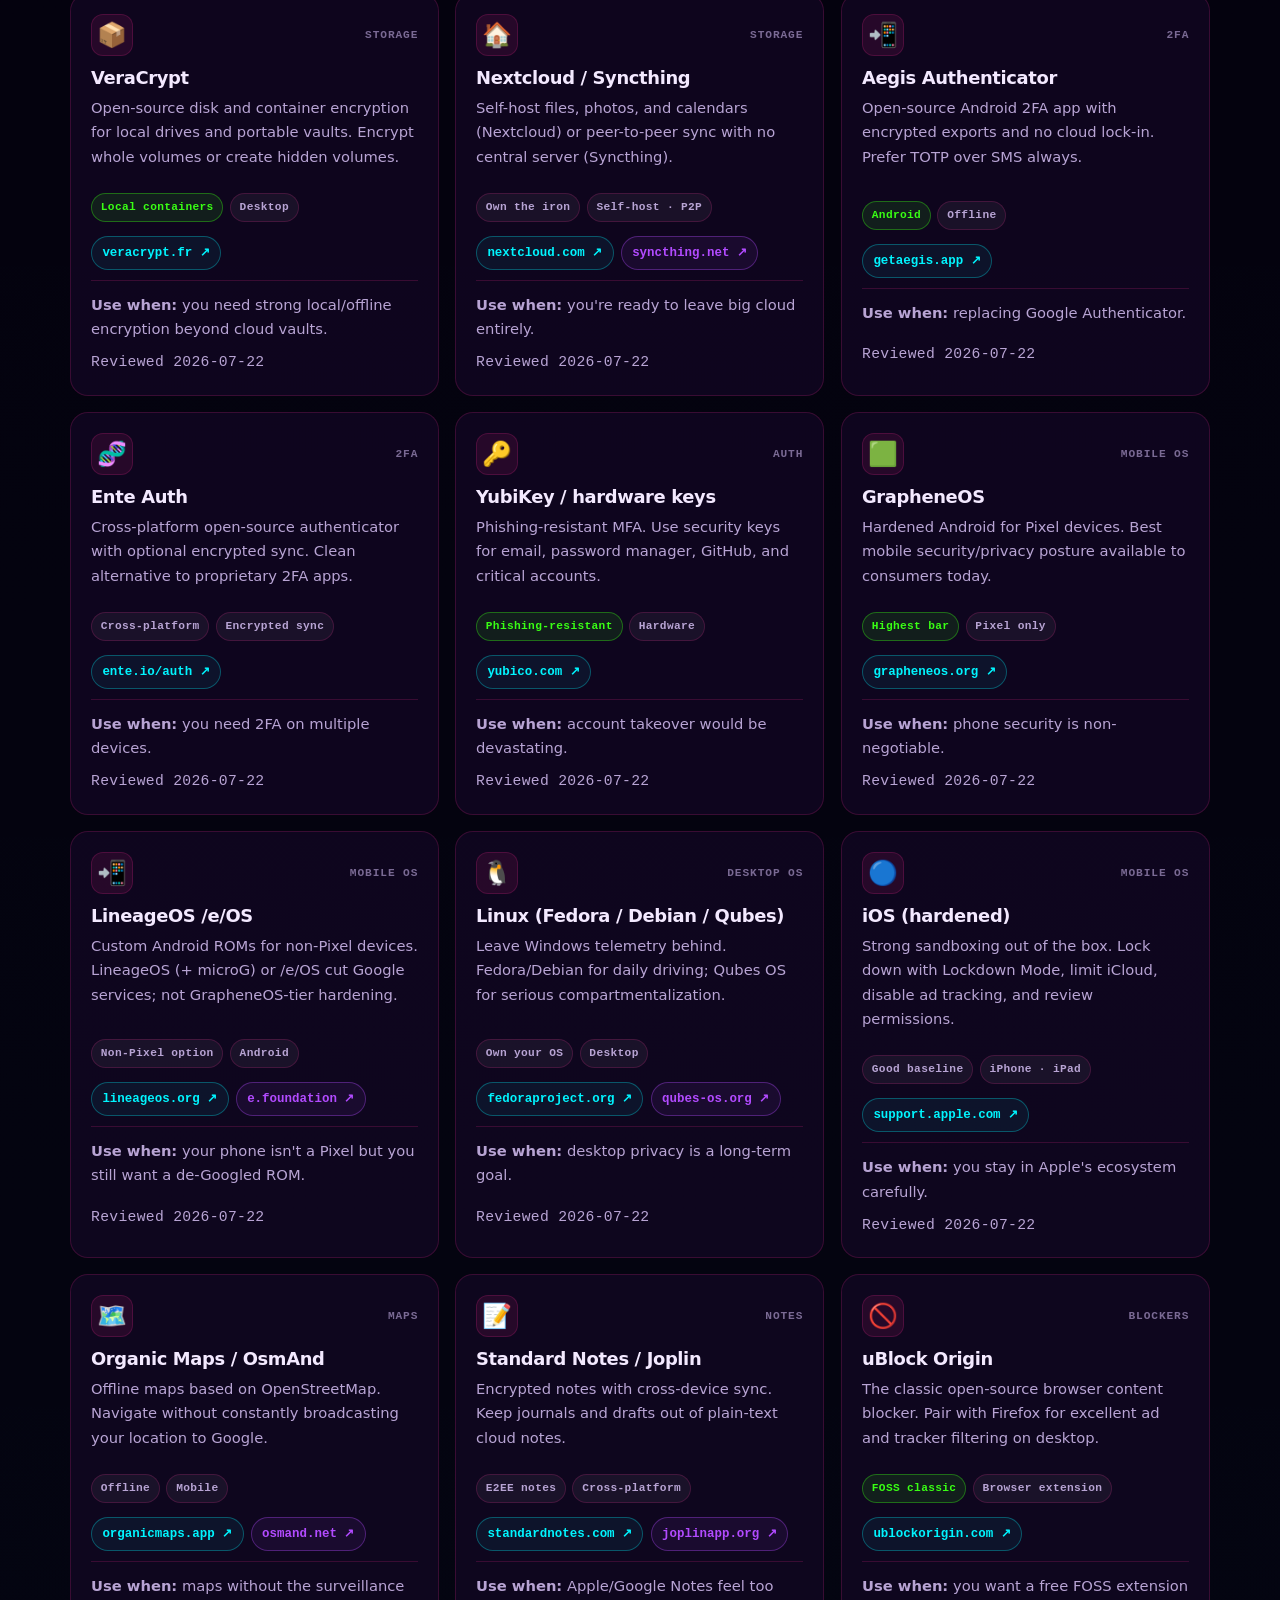
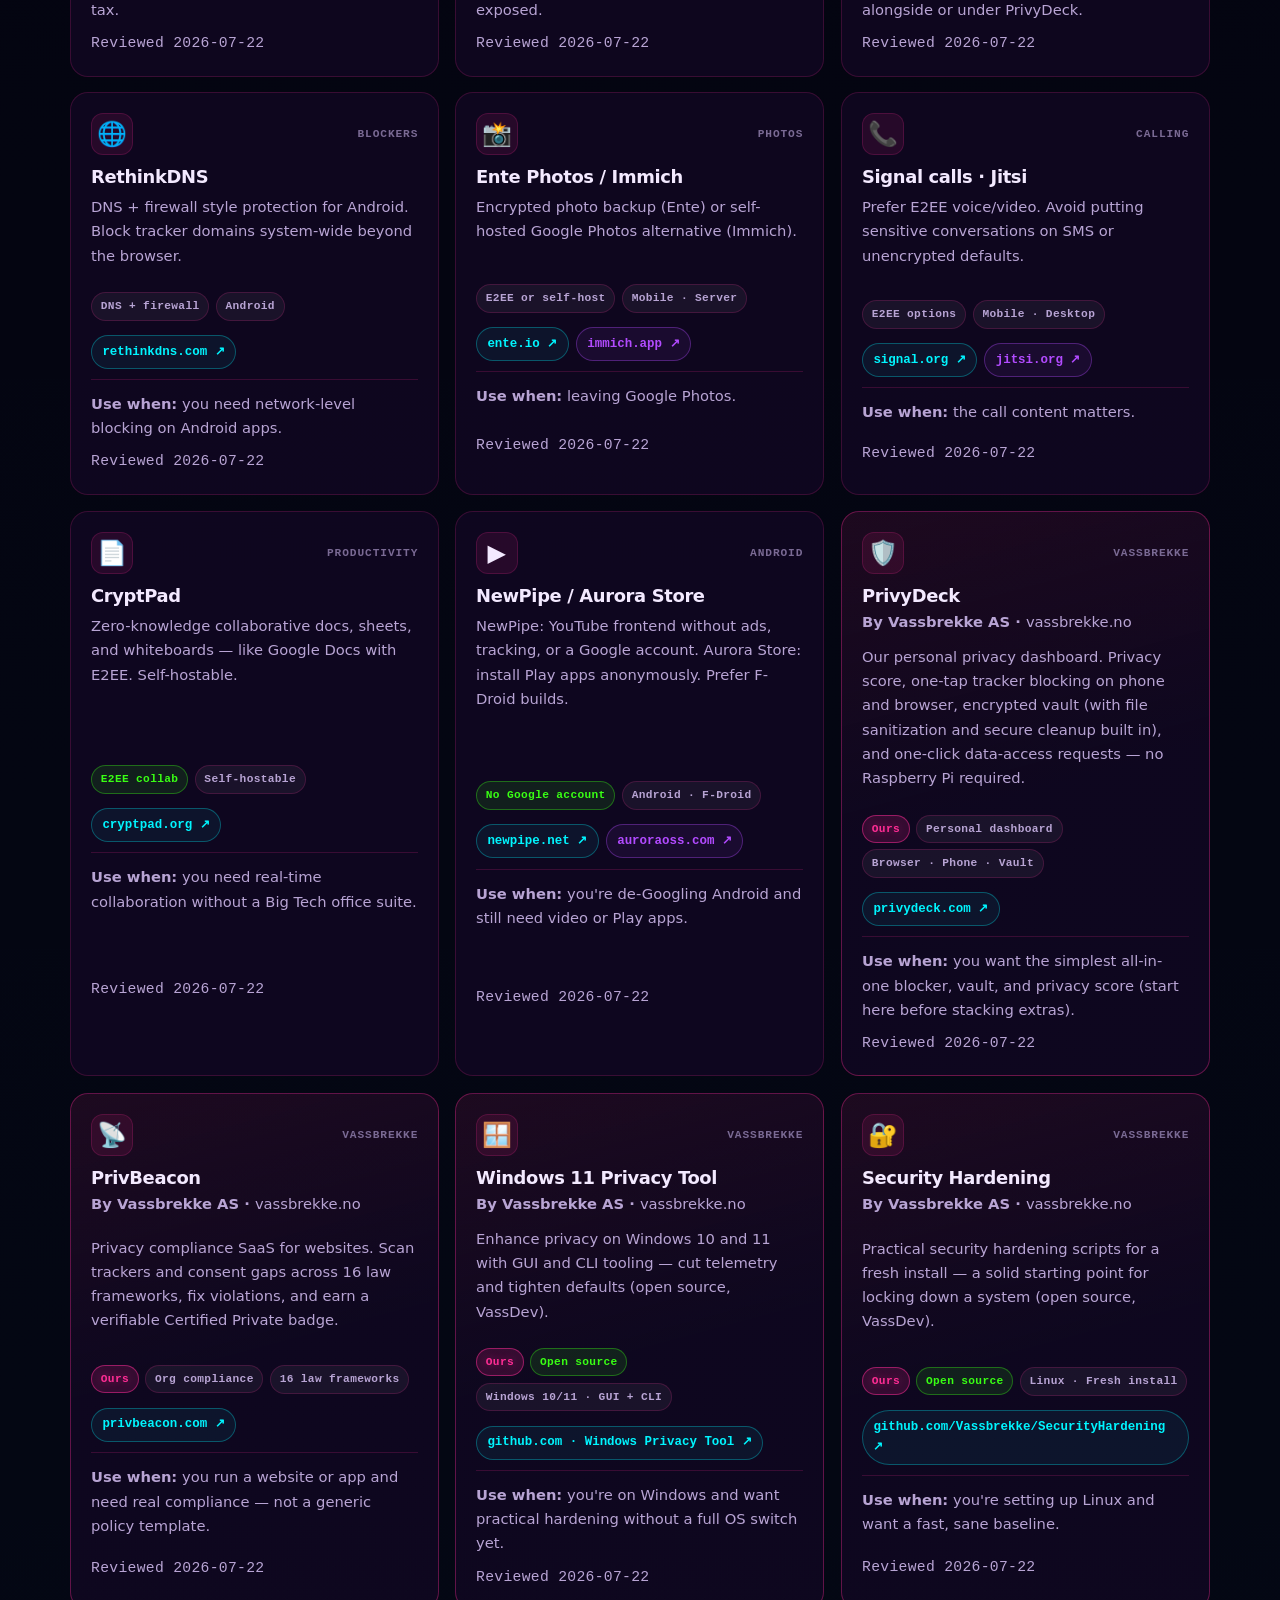
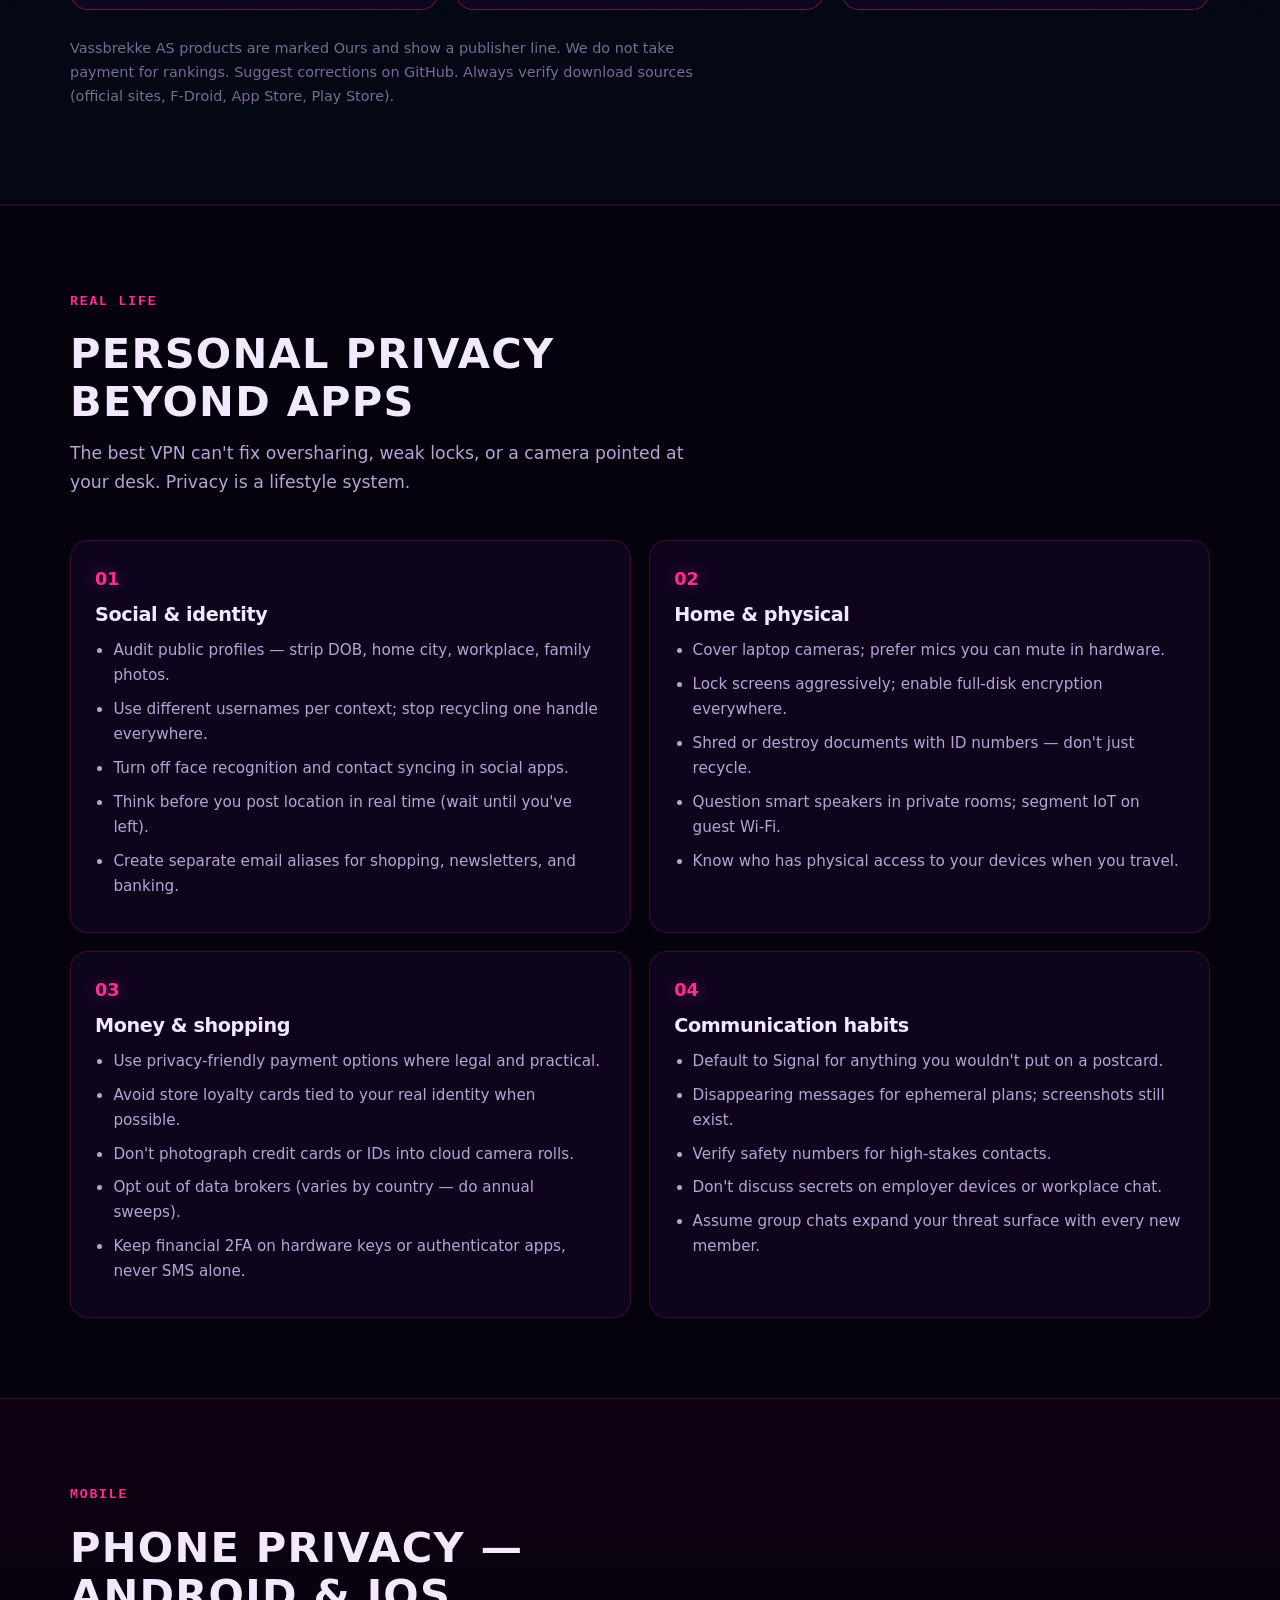
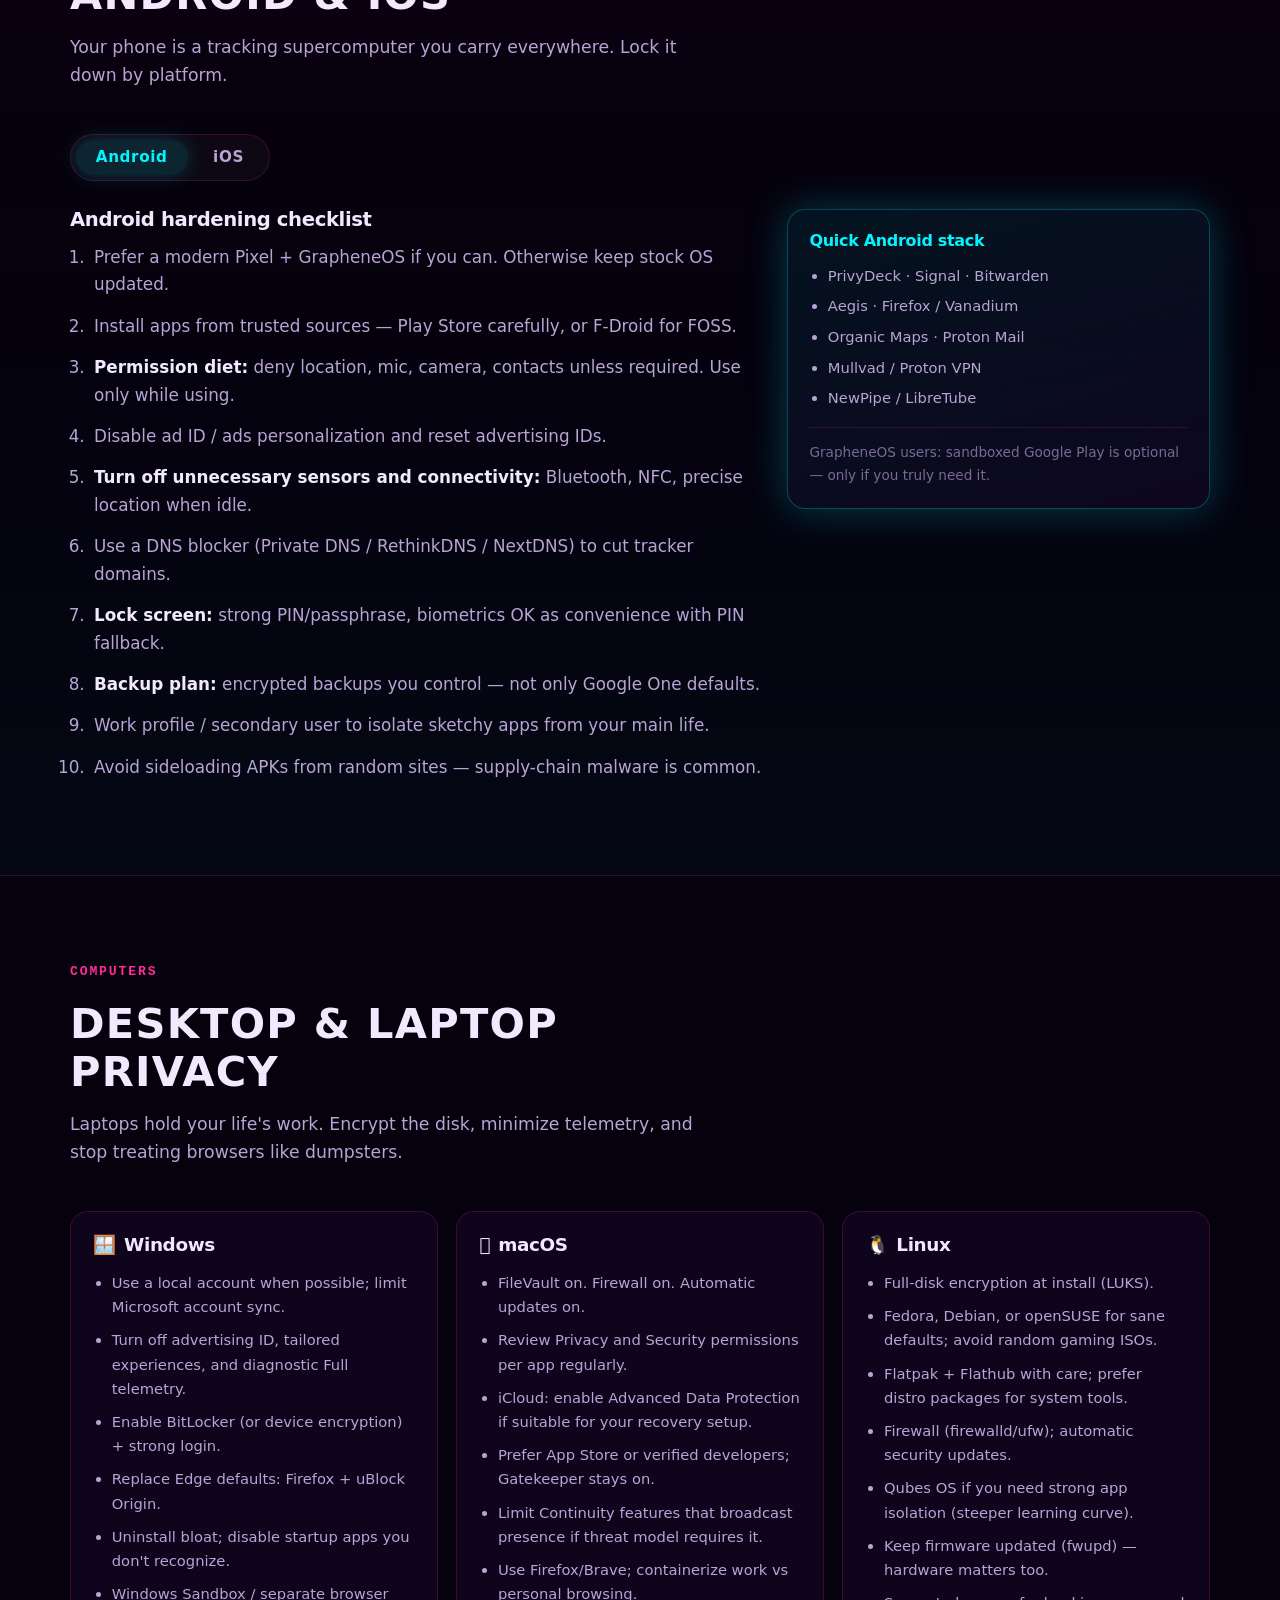
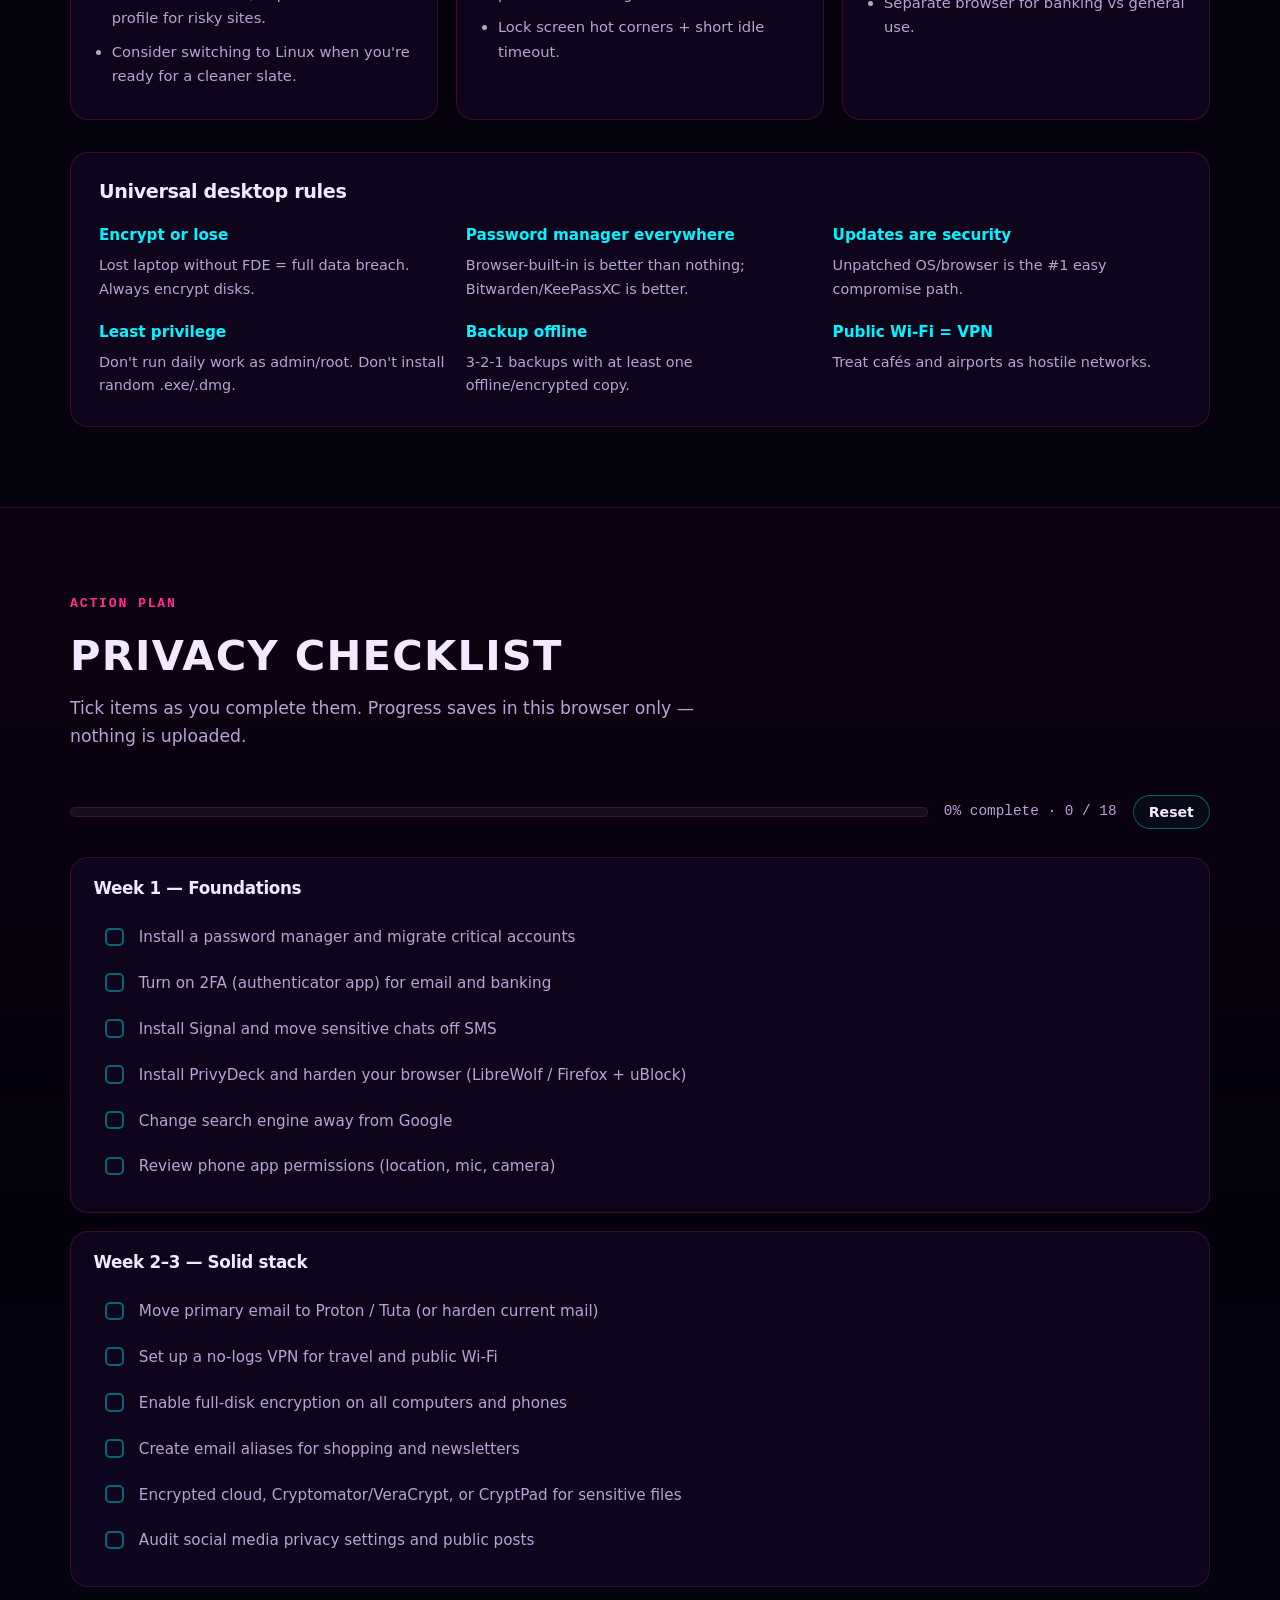
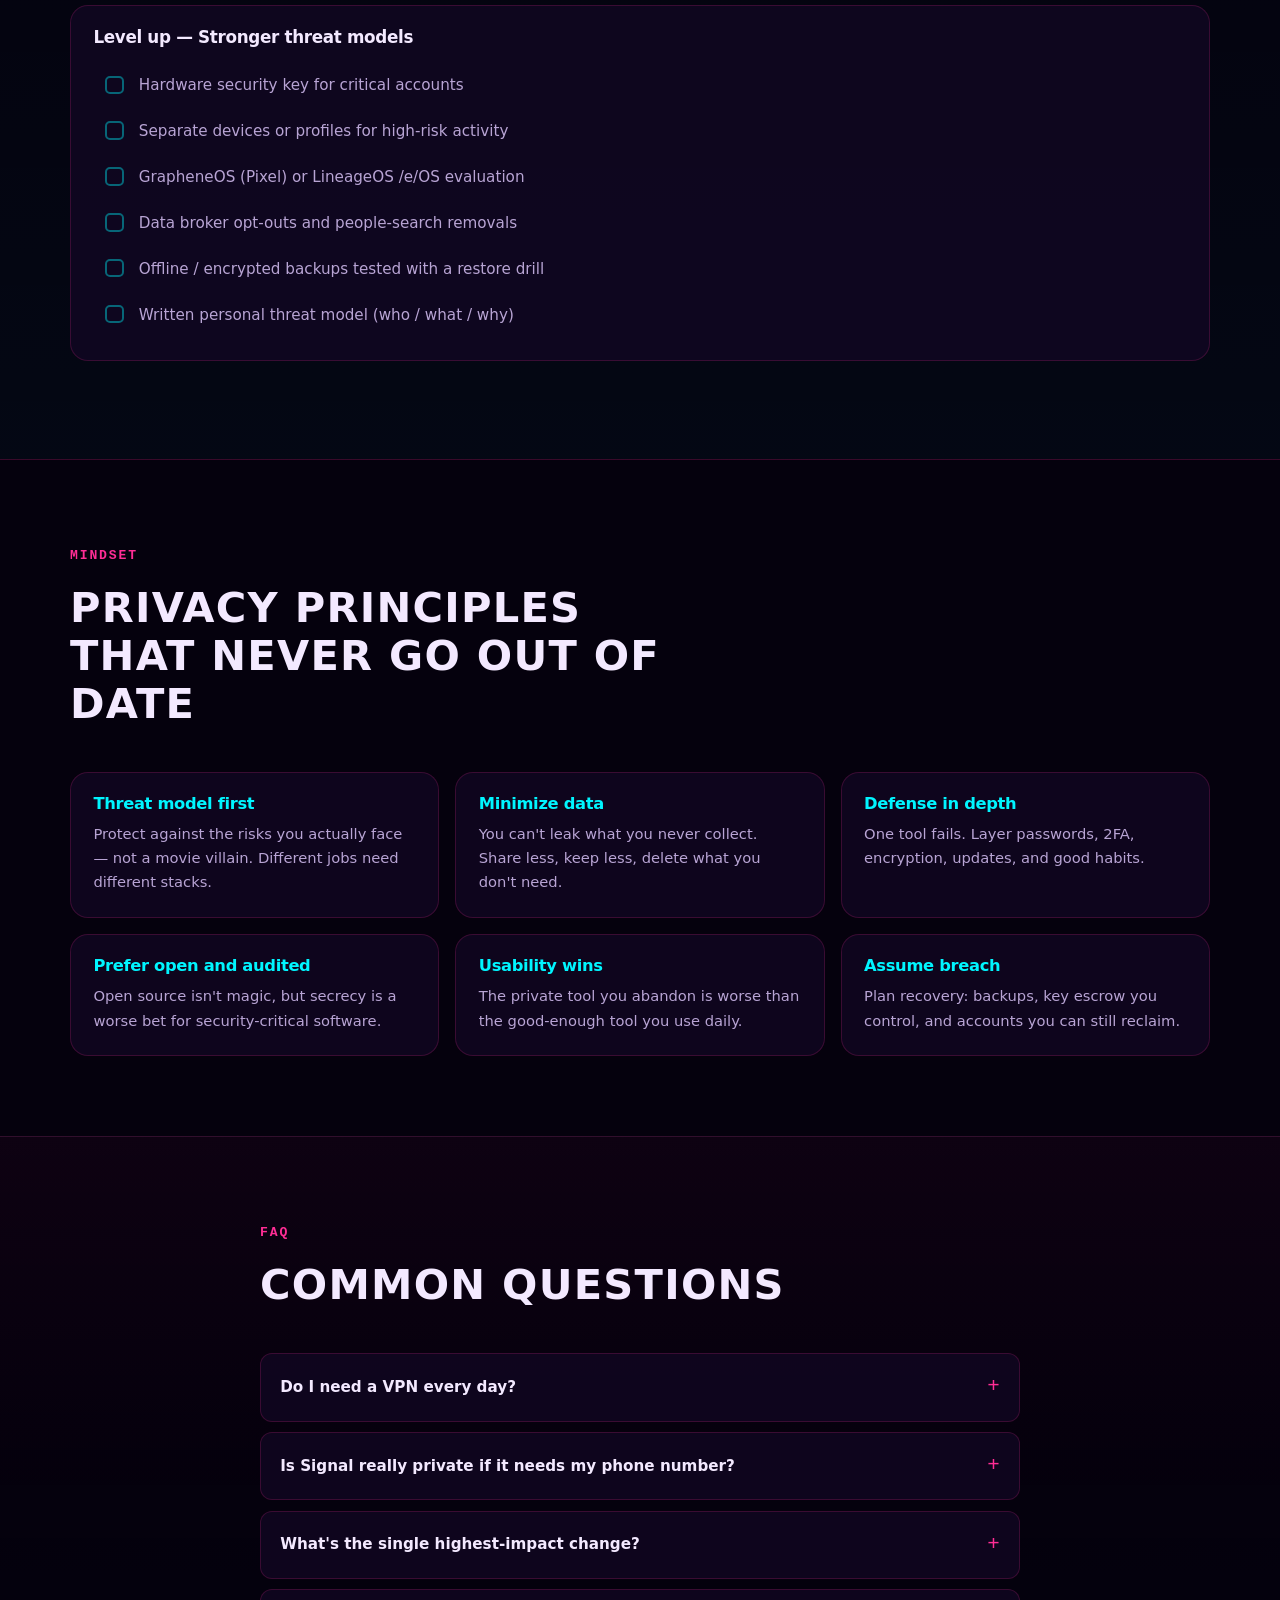
==== commit 70fdafb6: "docs: point Ours tools at Vassbrekke GitHub Windows privacy tool and Security Hardening moved from N" ====
--- a/index.html
+++ b/index.html
@@ -623,7 +623,7 @@
       "item": {
         "@type": "SoftwareApplication",
         "name": "Windows 11 Privacy Tool",
-        "url": "https://github.com/N0L0g1c/Windows-11-Privacy-Enhancing-tool-GUI-and-CLI",
+        "url": "https://github.com/Vassbrekke/Windows-11-Privacy-Enhancing-tool-GUI-and-CLI",
         "applicationCategory": "SecurityApplication",
         "operatingSystem": "Android, iOS, Windows, macOS, Linux",
         "description": "Enhance privacy on Windows 10 and 11 with GUI and CLI tooling — cut telemetry and tighten defaults (open source, VassDev)."
@@ -635,7 +635,7 @@
       "item": {
         "@type": "SoftwareApplication",
         "name": "Security Hardening",
-        "url": "https://github.com/N0L0g1c/SecurityHardening",
+        "url": "https://github.com/Vassbrekke/SecurityHardening",
         "applicationCategory": "SecurityApplication",
         "operatingSystem": "Android, iOS, Windows, macOS, Linux",
         "description": "Practical security hardening scripts for a fresh install — a solid starting point for locking down a system (open source, VassDev)."
@@ -1740,8 +1740,8 @@
             <p class="app-publisher">By Vassbrekke AS · <a href="https://www.vassbrekke.no" target="_blank" rel="noopener noreferrer">vassbrekke.no</a></p>
             <p itemprop="description">Enhance privacy on Windows 10 and 11 with GUI and CLI tooling — cut telemetry and tighten defaults (open source, VassDev).</p>
             <div class="app-meta"><span class="pill pill-ours">Ours</span><span class="pill pill-good">Open source</span><span class="pill">Windows 10/11 · GUI + CLI</span></div>
-            <div class="app-links"><a class="app-site" href="https://github.com/N0L0g1c/Windows-11-Privacy-Enhancing-tool-GUI-and-CLI" target="_blank" rel="noopener noreferrer" title="Windows 11 Privacy Tool">github.com · Windows Privacy Tool ↗</a></div>
-            <meta itemprop="url" content="https://github.com/N0L0g1c/Windows-11-Privacy-Enhancing-tool-GUI-and-CLI" />
+            <div class="app-links"><a class="app-site" href="https://github.com/Vassbrekke/Windows-11-Privacy-Enhancing-tool-GUI-and-CLI" target="_blank" rel="noopener noreferrer" title="Windows 11 Privacy Tool">github.com · Windows Privacy Tool ↗</a></div>
+            <meta itemprop="url" content="https://github.com/Vassbrekke/Windows-11-Privacy-Enhancing-tool-GUI-and-CLI" />
             <meta itemprop="applicationCategory" content="SecurityApplication" />
             <meta itemprop="author" content="Vassbrekke AS" />
             <p class="app-why"><strong>Use when:</strong> you're on Windows and want practical hardening without a full OS switch yet.</p>
@@ -1757,8 +1757,8 @@
             <p class="app-publisher">By Vassbrekke AS · <a href="https://www.vassbrekke.no" target="_blank" rel="noopener noreferrer">vassbrekke.no</a></p>
             <p itemprop="description">Practical security hardening scripts for a fresh install — a solid starting point for locking down a system (open source, VassDev).</p>
             <div class="app-meta"><span class="pill pill-ours">Ours</span><span class="pill pill-good">Open source</span><span class="pill">Linux · Fresh install</span></div>
-            <div class="app-links"><a class="app-site" href="https://github.com/N0L0g1c/SecurityHardening" target="_blank" rel="noopener noreferrer" title="Security Hardening">github.com/N0L0g1c/SecurityHardening ↗</a></div>
-            <meta itemprop="url" content="https://github.com/N0L0g1c/SecurityHardening" />
+            <div class="app-links"><a class="app-site" href="https://github.com/Vassbrekke/SecurityHardening" target="_blank" rel="noopener noreferrer" title="Security Hardening">github.com/Vassbrekke/SecurityHardening ↗</a></div>
+            <meta itemprop="url" content="https://github.com/Vassbrekke/SecurityHardening" />
             <meta itemprop="applicationCategory" content="SecurityApplication" />
             <meta itemprop="author" content="Vassbrekke AS" />
             <p class="app-why"><strong>Use when:</strong> you're setting up Linux and want a fast, sane baseline.</p>
